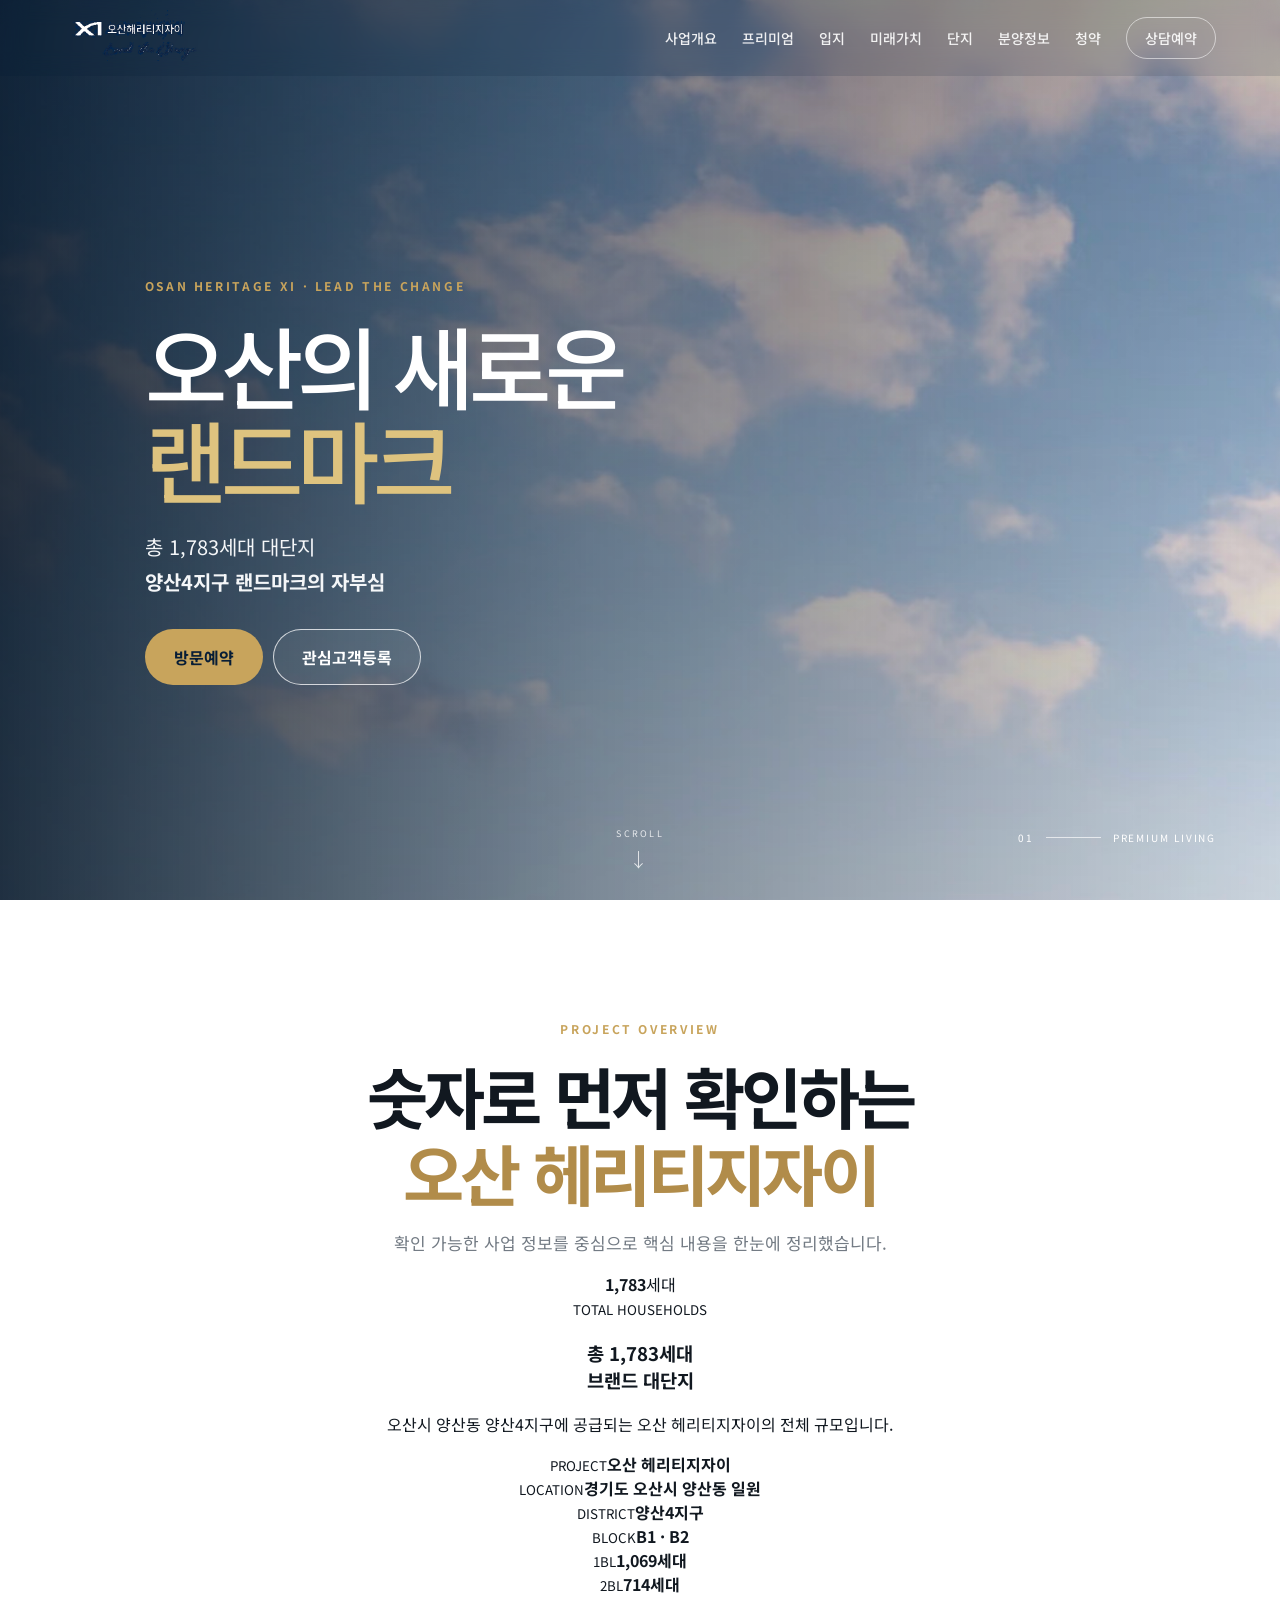
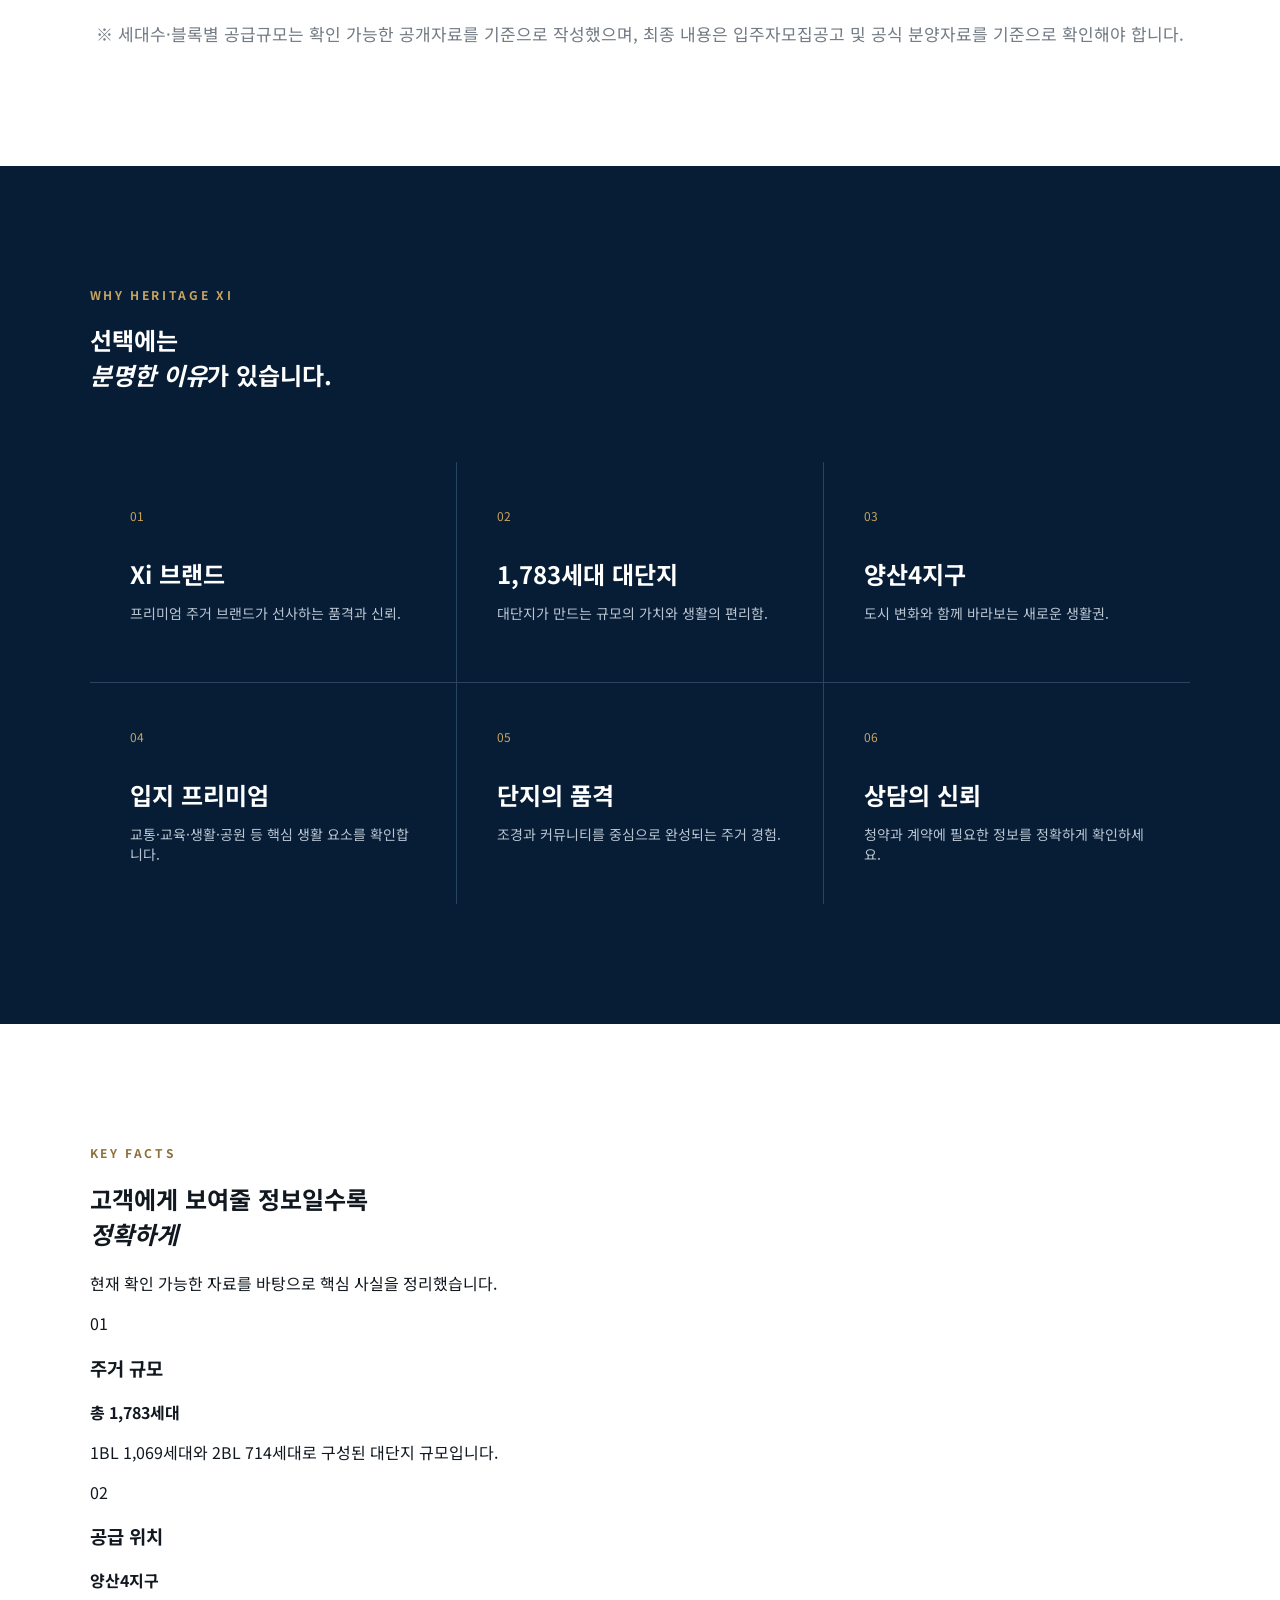
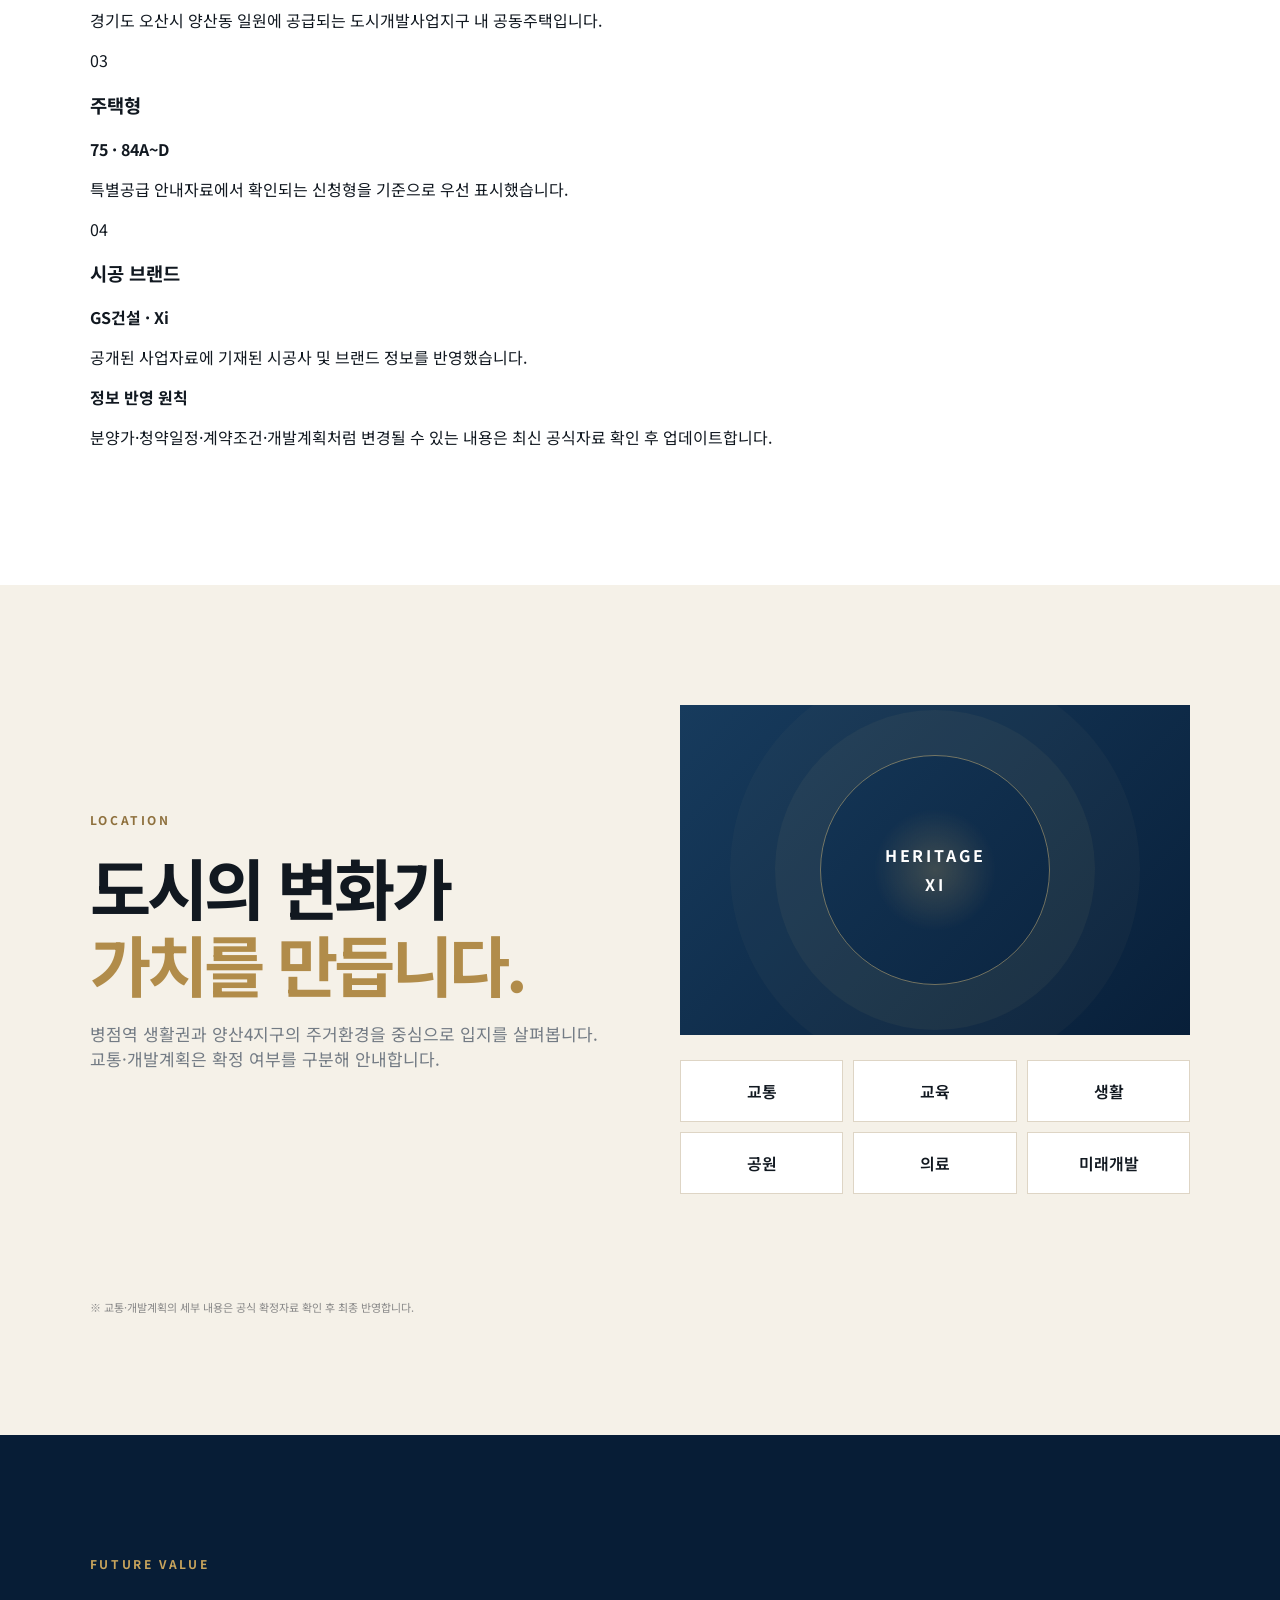
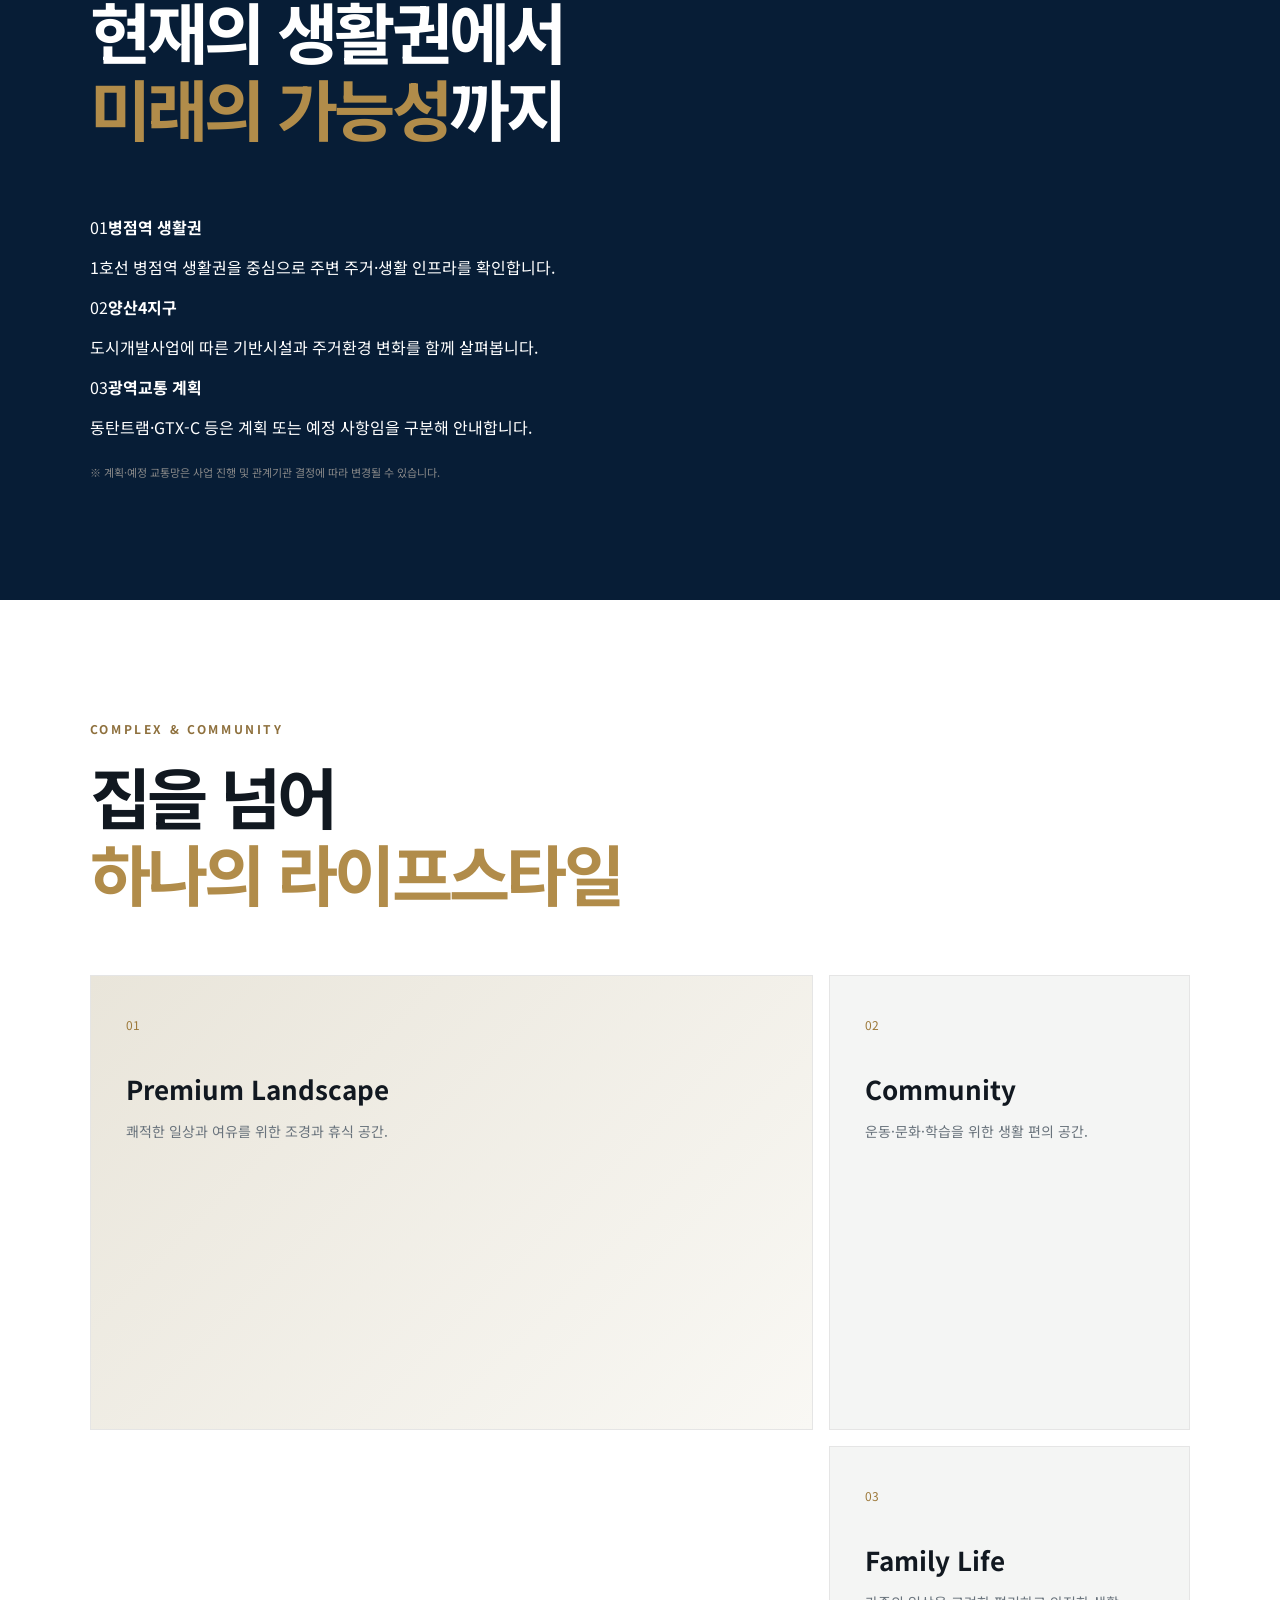
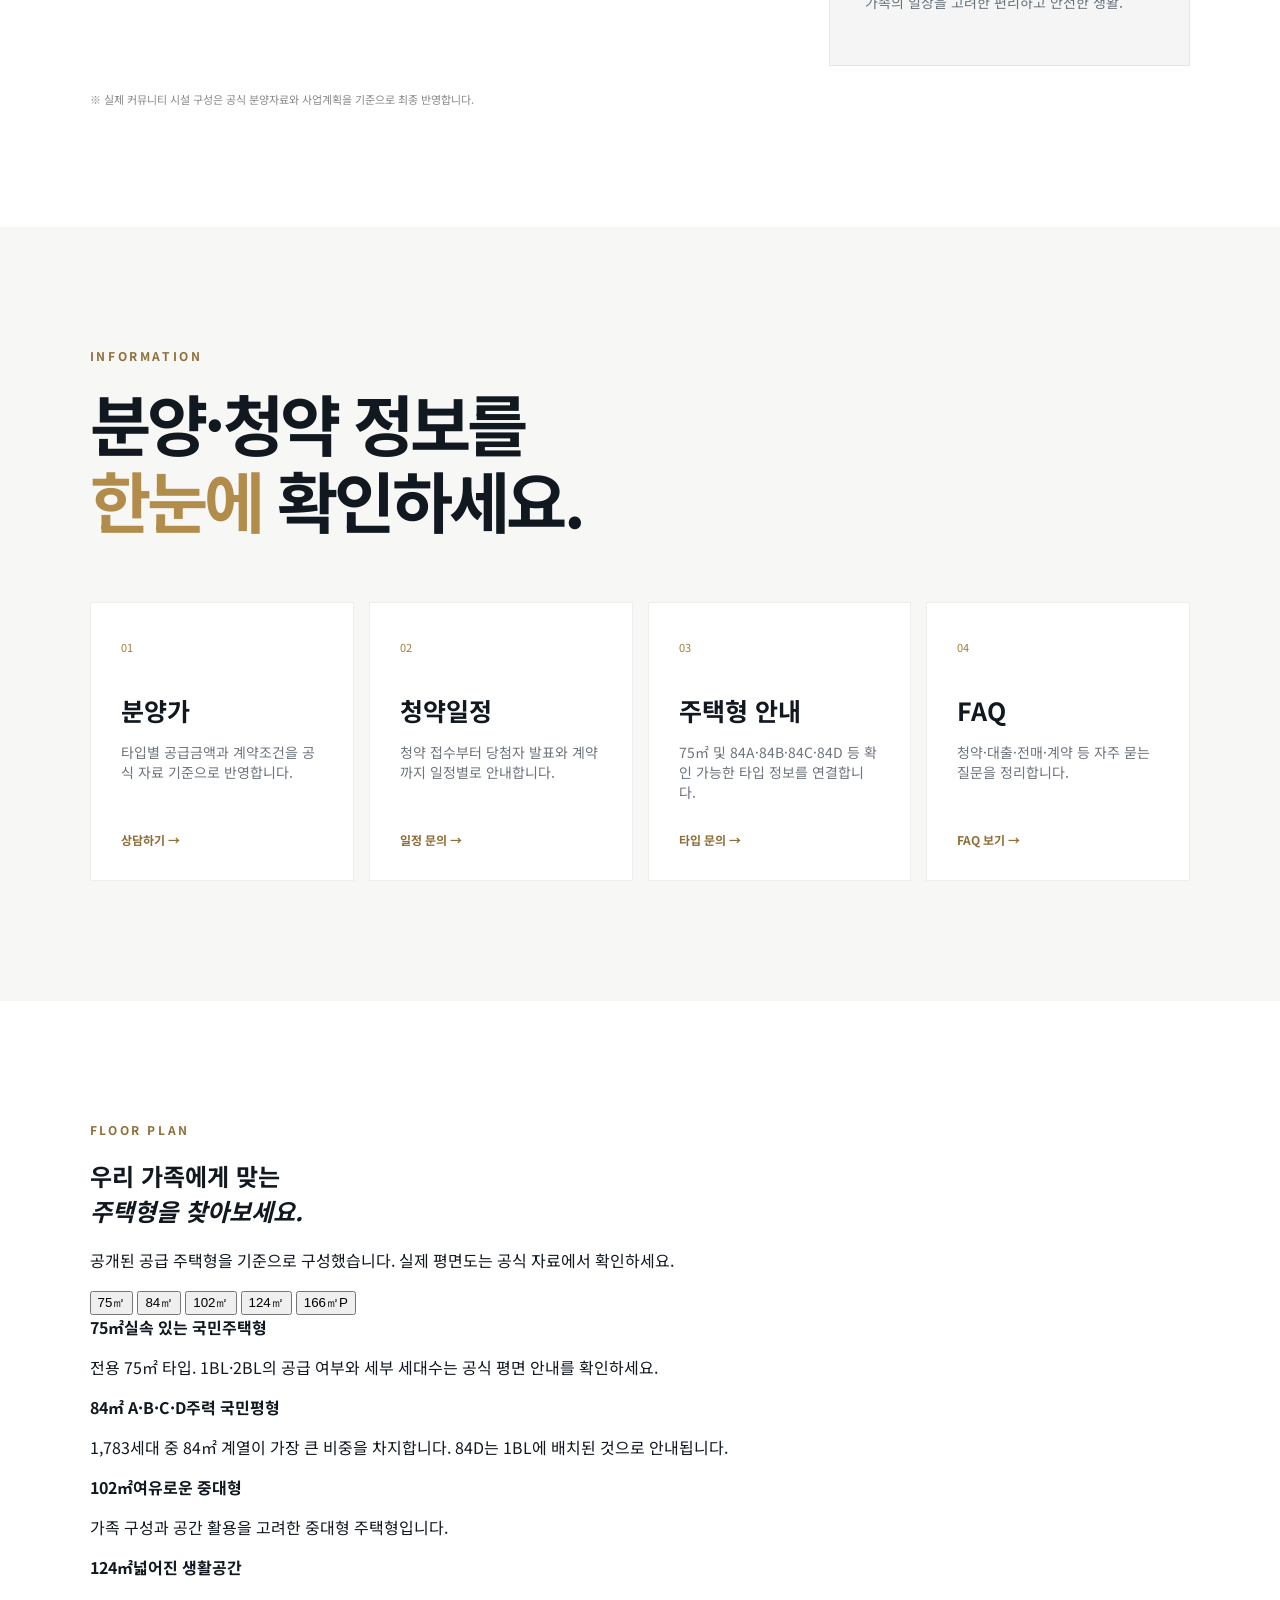
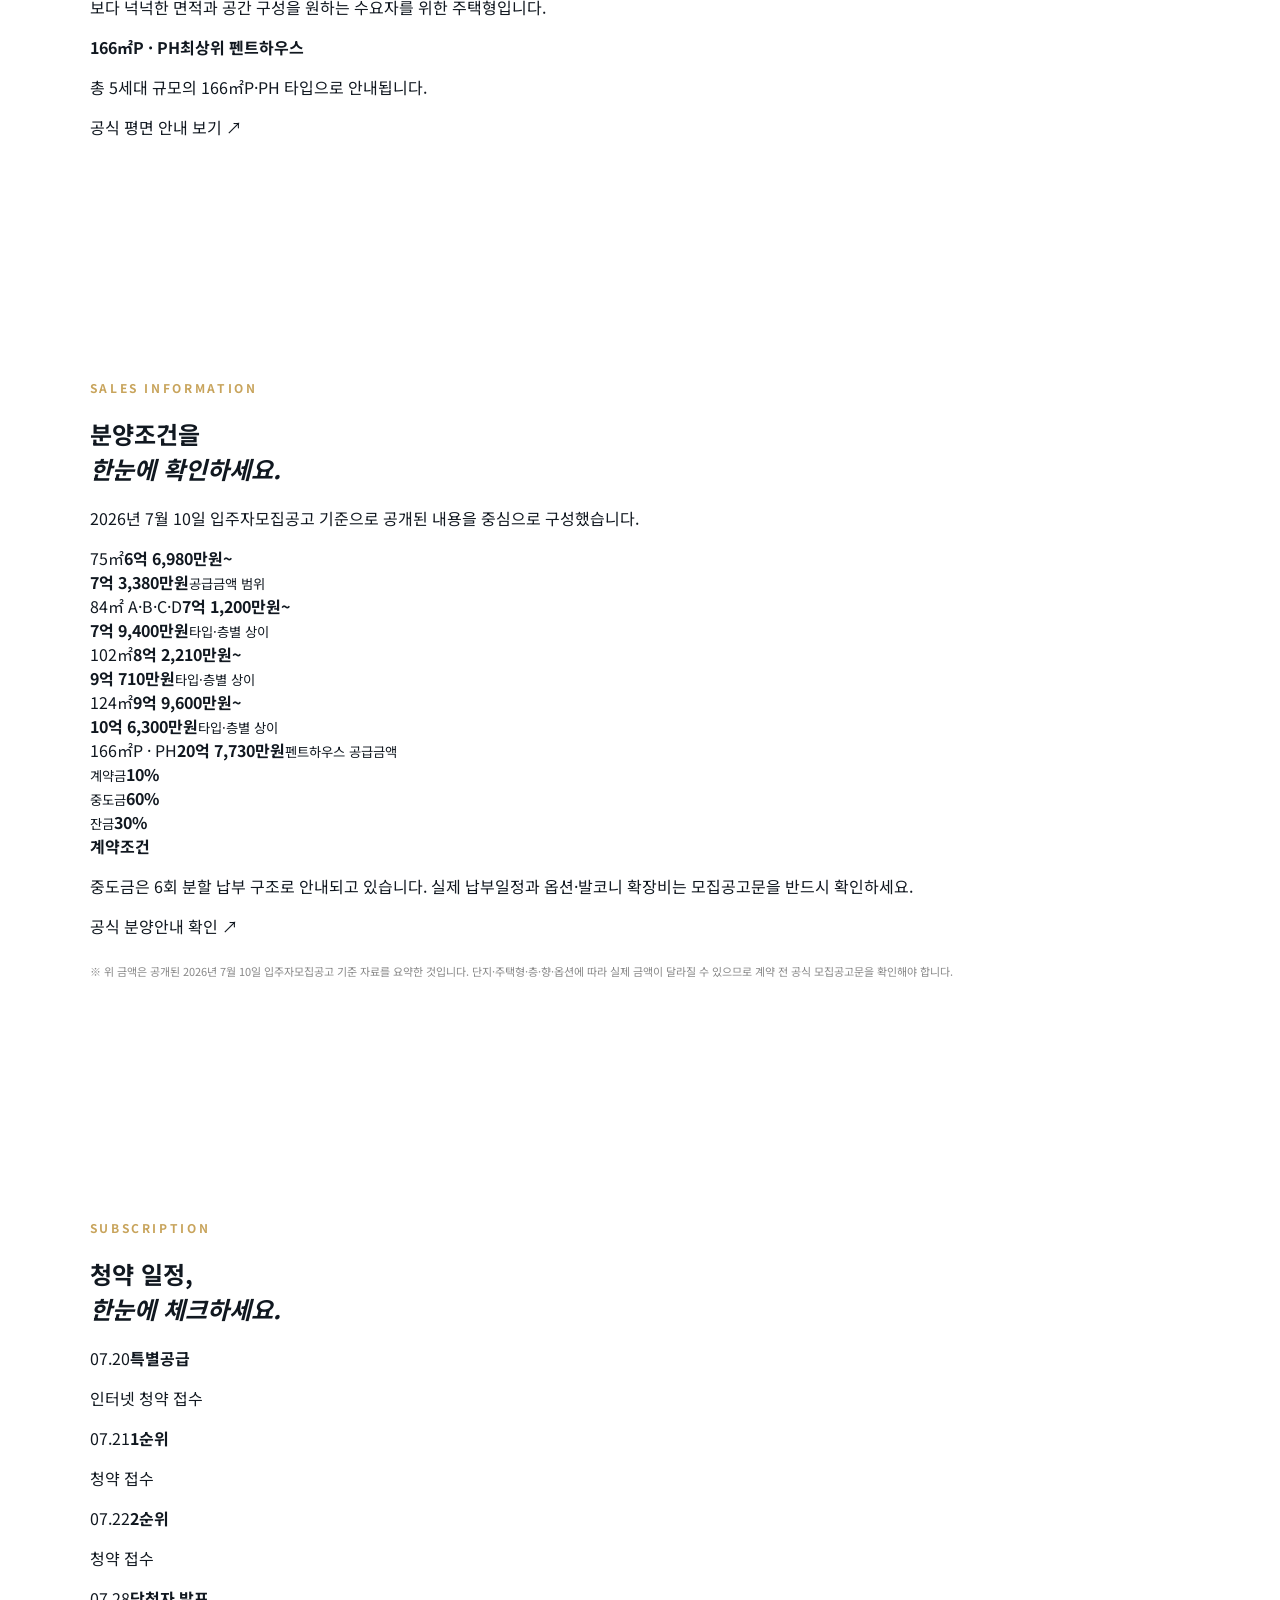
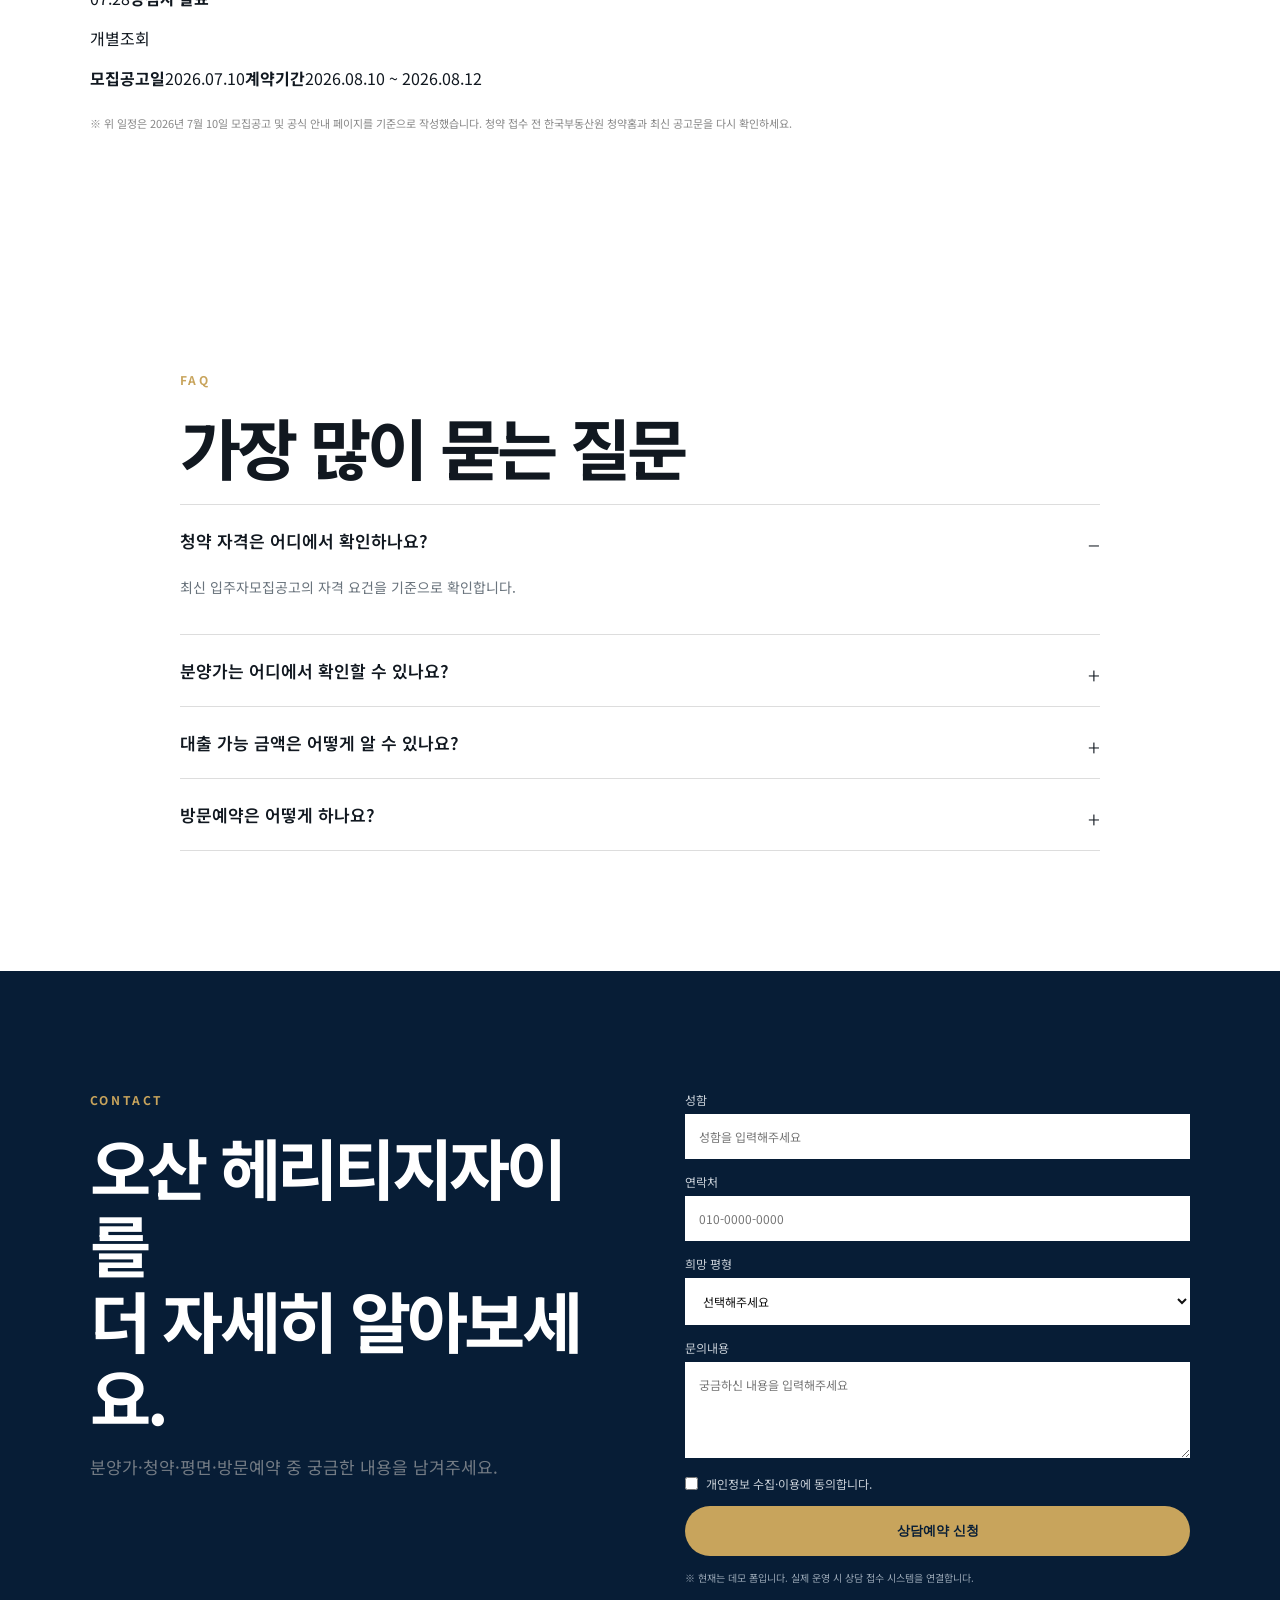
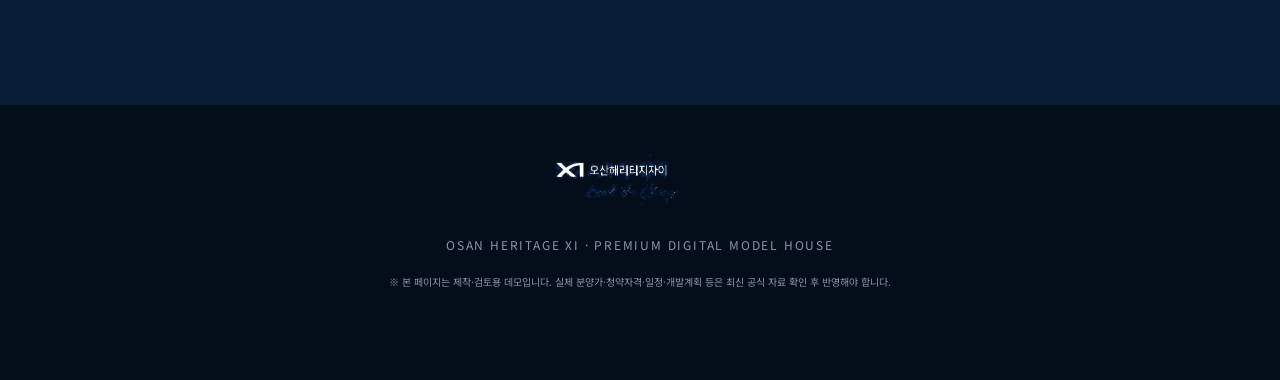
==== index.html @ a652e732 "Add files via upload" ====
<!doctype html>
<html lang="ko">
<head>
<meta charset="utf-8">
<meta name="viewport" content="width=device-width, initial-scale=1">
<title>오산 헤리티지자이 | Premium Digital Model House</title>
<meta name="description" content="오산 헤리티지자이 프리미엄 디지털 모델하우스">
<meta name="theme-color" content="#081f3a">
<link rel="stylesheet" href="css/style.css">
</head>
<body>
<header id="header">
  <a class="brand" href="#home"><img src="images/logo-transparent.png" alt="오산 헤리티지자이"></a>
  <button class="menu" id="menu" aria-label="메뉴">☰</button>
  <nav id="nav">
    <a href="#overview">사업개요</a>
    <a href="#premium">프리미엄</a>
    <a href="#location">입지</a>
    <a href="#future">미래가치</a>
    <a href="#complex">단지</a>
    <a href="#info">분양정보</a><a href="#schedule">청약</a>
    <a href="#contact" class="navCta">상담예약</a>
  </nav>
</header>

<main>
<section class="hero" id="home">
  <div class="heroImage"></div><div class="heroShade"></div>
  <div class="heroContent">
    <p class="eyebrow">OSAN HERITAGE XI · LEAD THE CHANGE</p>
    <h1>오산의 새로운<br><span>랜드마크</span></h1>
    <p class="heroSub">총 1,783세대 대단지<br><b>양산4지구 랜드마크의 자부심</b></p>
    <div class="heroButtons">
      <a class="btn gold" href="#contact">방문예약</a>
      <a class="btn glass" href="#contact">관심고객등록</a>
    </div>
  </div>
  <div class="heroMeta"><span>01</span><i></i><span>PREMIUM LIVING</span></div>
  <a class="scrollDown" href="#overview"><span>SCROLL</span><b>↓</b></a>
</section>

<section class="statement" id="overview">
  <div class="sectionKicker">PROJECT OVERVIEW</div>
  <h2>숫자로 먼저 확인하는<br><em>오산 헤리티지자이</em></h2>
  <p>확인 가능한 사업 정보를 중심으로 핵심 내용을 한눈에 정리했습니다.</p>
  <div class="factHero">
    <div class="factNumber"><strong data-count="1783">0</strong><span>세대</span></div>
    <div class="factCopy"><small>TOTAL HOUSEHOLDS</small><h3>총 1,783세대<br>브랜드 대단지</h3><p>오산시 양산동 양산4지구에 공급되는 오산 헤리티지자이의 전체 규모입니다.</p></div>
  </div>
  <div class="projectFacts">
    <div><small>PROJECT</small><b>오산 헤리티지자이</b></div>
    <div><small>LOCATION</small><b>경기도 오산시 양산동 일원</b></div>
    <div><small>DISTRICT</small><b>양산4지구</b></div>
    <div><small>BLOCK</small><b>B1 · B2</b></div>
    <div><small>1BL</small><b>1,069세대</b></div>
    <div><small>2BL</small><b>714세대</b></div>
  </div>
  <p class="legalNote">※ 세대수·블록별 공급규모는 확인 가능한 공개자료를 기준으로 작성했으며, 최종 내용은 입주자모집공고 및 공식 분양자료를 기준으로 확인해야 합니다.</p>
</section>
<section class="dark" id="premium">
  <div class="wideHead"><div class="sectionKicker">WHY HERITAGE XI</div><h2>선택에는<br><em>분명한 이유</em>가 있습니다.</h2></div>
  <div class="featureGrid">
    <article><span>01</span><h3>Xi 브랜드</h3><p>프리미엄 주거 브랜드가 선사하는 품격과 신뢰.</p></article>
    <article><span>02</span><h3>1,783세대 대단지</h3><p>대단지가 만드는 규모의 가치와 생활의 편리함.</p></article>
    <article><span>03</span><h3>양산4지구</h3><p>도시 변화와 함께 바라보는 새로운 생활권.</p></article>
    <article><span>04</span><h3>입지 프리미엄</h3><p>교통·교육·생활·공원 등 핵심 생활 요소를 확인합니다.</p></article>
    <article><span>05</span><h3>단지의 품격</h3><p>조경과 커뮤니티를 중심으로 완성되는 주거 경험.</p></article>
    <article><span>06</span><h3>상담의 신뢰</h3><p>청약과 계약에 필요한 정보를 정확하게 확인하세요.</p></article>
  </div>
</section>

<section class="verified" id="verified">
  <div class="verifiedHead">
    <div class="sectionKicker darkKicker">KEY FACTS</div>
    <h2>고객에게 보여줄 정보일수록<br><em>정확하게</em></h2>
    <p>현재 확인 가능한 자료를 바탕으로 핵심 사실을 정리했습니다.</p>
  </div>
  <div class="verifiedGrid">
    <article><span>01</span><h3>주거 규모</h3><strong>총 1,783세대</strong><p>1BL 1,069세대와 2BL 714세대로 구성된 대단지 규모입니다.</p></article>
    <article><span>02</span><h3>공급 위치</h3><strong>양산4지구</strong><p>경기도 오산시 양산동 일원에 공급되는 도시개발사업지구 내 공동주택입니다.</p></article>
    <article><span>03</span><h3>주택형</h3><strong>75 · 84A~D</strong><p>특별공급 안내자료에서 확인되는 신청형을 기준으로 우선 표시했습니다.</p></article>
    <article><span>04</span><h3>시공 브랜드</h3><strong>GS건설 · Xi</strong><p>공개된 사업자료에 기재된 시공사 및 브랜드 정보를 반영했습니다.</p></article>
  </div>
  <div class="sourceBox">
    <b>정보 반영 원칙</b>
    <p>분양가·청약일정·계약조건·개발계획처럼 변경될 수 있는 내용은 최신 공식자료 확인 후 업데이트합니다.</p>
  </div>
</section>

<section class="location" id="location">
  <div class="locationCopy">
    <div class="sectionKicker darkKicker">LOCATION</div>
    <h2>도시의 변화가<br><em>가치를 만듭니다.</em></h2>
    <p>병점역 생활권과 양산4지구의 주거환경을 중심으로 입지를 살펴봅니다. 교통·개발계획은 확정 여부를 구분해 안내합니다.</p>
  </div>
  <div class="locationVisual">
    <div class="mapCard"><div class="mapRing"></div><div class="mapCore">HERITAGE<br>XI</div></div>
    <div class="locationTags"><span>교통</span><span>교육</span><span>생활</span><span>공원</span><span>의료</span><span>미래개발</span></div>
  </div>
  <p class="legalNote">※ 교통·개발계획의 세부 내용은 공식 확정자료 확인 후 최종 반영합니다.</p>
</section>

<section class="future" id="future">
  <div class="sectionKicker">FUTURE VALUE</div>
  <h2>현재의 생활권에서<br><em>미래의 가능성</em>까지</h2>
  <div class="futureCards">
    <div><span>01</span><strong>병점역 생활권</strong><p>1호선 병점역 생활권을 중심으로 주변 주거·생활 인프라를 확인합니다.</p></div>
    <div><span>02</span><strong>양산4지구</strong><p>도시개발사업에 따른 기반시설과 주거환경 변화를 함께 살펴봅니다.</p></div>
    <div><span>03</span><strong>광역교통 계획</strong><p>동탄트램·GTX-C 등은 계획 또는 예정 사항임을 구분해 안내합니다.</p></div>
  </div>
  <p class="legalNote">※ 계획·예정 교통망은 사업 진행 및 관계기관 결정에 따라 변경될 수 있습니다.</p>
</section>

<section class="complex" id="complex">
  <div class="sectionKicker darkKicker">COMPLEX & COMMUNITY</div>
  <h2>집을 넘어<br><em>하나의 라이프스타일</em></h2>
  <div class="complexGrid">
    <div class="complexCard big"><span>01</span><h3>Premium Landscape</h3><p>쾌적한 일상과 여유를 위한 조경과 휴식 공간.</p></div>
    <div class="complexCard"><span>02</span><h3>Community</h3><p>운동·문화·학습을 위한 생활 편의 공간.</p></div>
    <div class="complexCard"><span>03</span><h3>Family Life</h3><p>가족의 일상을 고려한 편리하고 안전한 생활.</p></div>
  </div>
  <p class="legalNote">※ 실제 커뮤니티 시설 구성은 공식 분양자료와 사업계획을 기준으로 최종 반영합니다.</p>
</section>

<section class="info" id="info">
  <div class="sectionKicker darkKicker">INFORMATION</div>
  <h2>분양·청약 정보를<br><em>한눈에</em> 확인하세요.</h2>
  <div class="infoGrid">
    <article><span>01</span><h3>분양가</h3><p>타입별 공급금액과 계약조건을 공식 자료 기준으로 반영합니다.</p><a href="#contact">상담하기 →</a></article>
    <article><span>02</span><h3>청약일정</h3><p>청약 접수부터 당첨자 발표와 계약까지 일정별로 안내합니다.</p><a href="#contact">일정 문의 →</a></article>
    <article><span>03</span><h3>주택형 안내</h3><p>75㎡ 및 84A·84B·84C·84D 등 확인 가능한 타입 정보를 연결합니다.</p><a href="#contact">타입 문의 →</a></article>
    <article><span>04</span><h3>FAQ</h3><p>청약·대출·전매·계약 등 자주 묻는 질문을 정리합니다.</p><a href="#faq">FAQ 보기 →</a></article>
  </div>
</section>



<section class="floor" id="floor">
  <div class="sectionKicker darkKicker">FLOOR PLAN</div>
  <h2>우리 가족에게 맞는<br><em>주택형을 찾아보세요.</em></h2>
  <p class="floorIntro">공개된 공급 주택형을 기준으로 구성했습니다. 실제 평면도는 공식 자료에서 확인하세요.</p>
  <div class="typeTabs">
    <button class="typeTab active" data-type="75">75㎡</button>
    <button class="typeTab" data-type="84">84㎡</button>
    <button class="typeTab" data-type="102">102㎡</button>
    <button class="typeTab" data-type="124">124㎡</button>
    <button class="typeTab" data-type="166">166㎡P</button>
  </div>
  <div class="typePanel active" id="type-75"><b>75㎡</b><strong>실속 있는 국민주택형</strong><p>전용 75㎡ 타입. 1BL·2BL의 공급 여부와 세부 세대수는 공식 평면 안내를 확인하세요.</p></div>
  <div class="typePanel" id="type-84"><b>84㎡ A·B·C·D</b><strong>주력 국민평형</strong><p>1,783세대 중 84㎡ 계열이 가장 큰 비중을 차지합니다. 84D는 1BL에 배치된 것으로 안내됩니다.</p></div>
  <div class="typePanel" id="type-102"><b>102㎡</b><strong>여유로운 중대형</strong><p>가족 구성과 공간 활용을 고려한 중대형 주택형입니다.</p></div>
  <div class="typePanel" id="type-124"><b>124㎡</b><strong>넓어진 생활공간</strong><p>보다 넉넉한 면적과 공간 구성을 원하는 수요자를 위한 주택형입니다.</p></div>
  <div class="typePanel" id="type-166"><b>166㎡P · PH</b><strong>최상위 펜트하우스</strong><p>총 5세대 규모의 166㎡P·PH 타입으로 안내됩니다.</p></div>
  <a class="floorLink" href="https://xi-heritage.co.kr/세대안내/" target="_blank" rel="noopener">공식 평면 안내 보기 ↗</a>
</section>
<section class="sales" id="sales">
  <div class="sectionKicker">SALES INFORMATION</div>
  <h2>분양조건을<br><em>한눈에 확인하세요.</em></h2>
  <p class="salesIntro">2026년 7월 10일 입주자모집공고 기준으로 공개된 내용을 중심으로 구성했습니다.</p>
  <div class="priceGrid">
    <article><span>75㎡</span><strong>6억 6,980만원~<br>7억 3,380만원</strong><small>공급금액 범위</small></article>
    <article><span>84㎡ A·B·C·D</span><strong>7억 1,200만원~<br>7억 9,400만원</strong><small>타입·층별 상이</small></article>
    <article><span>102㎡</span><strong>8억 2,210만원~<br>9억 710만원</strong><small>타입·층별 상이</small></article>
    <article><span>124㎡</span><strong>9억 9,600만원~<br>10억 6,300만원</strong><small>타입·층별 상이</small></article>
    <article class="widePrice"><span>166㎡P · PH</span><strong>20억 7,730만원</strong><small>펜트하우스 공급금액</small></article>
  </div>
  <div class="contractBox">
    <div><small>계약금</small><b>10%</b></div>
    <div><small>중도금</small><b>60%</b></div>
    <div><small>잔금</small><b>30%</b></div>
    <div class="contractText"><strong>계약조건</strong><p>중도금은 6회 분할 납부 구조로 안내되고 있습니다. 실제 납부일정과 옵션·발코니 확장비는 모집공고문을 반드시 확인하세요.</p></div>
  </div>
  <div class="sourceLinks">
    <a href="https://xi-heritage.co.kr/분양안내/" target="_blank" rel="noopener">공식 분양안내 확인 ↗</a>
  </div>
  <p class="legalNote">※ 위 금액은 공개된 2026년 7월 10일 입주자모집공고 기준 자료를 요약한 것입니다. 단지·주택형·층·향·옵션에 따라 실제 금액이 달라질 수 있으므로 계약 전 공식 모집공고문을 확인해야 합니다.</p>
</section>

<section class="schedule" id="schedule">
  <div class="sectionKicker">SUBSCRIPTION</div>
  <h2>청약 일정,<br><em>한눈에 체크하세요.</em></h2>
  <div class="scheduleGrid">
    <div><span>07.20</span><strong>특별공급</strong><p>인터넷 청약 접수</p></div>
    <div><span>07.21</span><strong>1순위</strong><p>청약 접수</p></div>
    <div><span>07.22</span><strong>2순위</strong><p>청약 접수</p></div>
    <div><span>07.28</span><strong>당첨자 발표</strong><p>개별조회</p></div>
  </div>
  <div class="scheduleNote"><b>모집공고일</b><span>2026.07.10</span><b>계약기간</b><span>2026.08.10 ~ 2026.08.12</span></div>
  <p class="legalNote">※ 위 일정은 2026년 7월 10일 모집공고 및 공식 안내 페이지를 기준으로 작성했습니다. 청약 접수 전 한국부동산원 청약홈과 최신 공고문을 다시 확인하세요.</p>
</section>
<section class="faq" id="faq">
  <div class="sectionKicker">FAQ</div><h2>가장 많이 묻는 질문</h2>
  <details open><summary>청약 자격은 어디에서 확인하나요?</summary><p>최신 입주자모집공고의 자격 요건을 기준으로 확인합니다.</p></details>
  <details><summary>분양가는 어디에서 확인할 수 있나요?</summary><p>공식 분양자료를 기준으로 타입별 공급금액과 계약조건을 안내합니다.</p></details>
  <details><summary>대출 가능 금액은 어떻게 알 수 있나요?</summary><p>개인의 소득·신용·보유주택 및 금융기관 심사에 따라 달라지므로 상담을 통해 확인하세요.</p></details>
  <details><summary>방문예약은 어떻게 하나요?</summary><p>아래 상담예약 폼을 이용해 희망 일정을 남겨주세요. 현재 폼은 데모이며 실제 운영 시 접수 시스템을 연결합니다.</p></details>
</section>

<section class="contact" id="contact">
  <div><div class="sectionKicker">CONTACT</div><h2>오산 헤리티지자이를<br>더 자세히 알아보세요.</h2><p>분양가·청약·평면·방문예약 중 궁금한 내용을 남겨주세요.</p></div>
  <form onsubmit="return demoSubmit(event)">
    <label>성함<input required placeholder="성함을 입력해주세요"></label>
    <label>연락처<input required inputmode="tel" placeholder="010-0000-0000"></label>
    <label>희망 평형<select><option>선택해주세요</option><option>84A</option><option>84B</option><option>84C</option></select></label>
    <label>문의내용<textarea rows="4" placeholder="궁금하신 내용을 입력해주세요"></textarea></label>
    <label class="agree"><input type="checkbox" required> 개인정보 수집·이용에 동의합니다.</label>
    <button class="btn gold wide">상담예약 신청</button>
    <small>※ 현재는 데모 폼입니다. 실제 운영 시 상담 접수 시스템을 연결합니다.</small>
  </form>
</section>
</main>
<footer><img src="images/logo-transparent.png" alt="오산 헤리티지자이"><p>OSAN HERITAGE XI · PREMIUM DIGITAL MODEL HOUSE</p><small>※ 본 페이지는 제작·검토용 데모입니다. 실제 분양가·청약자격·일정·개발계획 등은 최신 공식 자료 확인 후 반영해야 합니다.</small></footer>
<div class="mobileBar"><a href="tel:01000000000">전화상담</a><a href="#contact">관심고객</a><a href="#contact">방문예약</a></div>
<script src="js/script.js"></script>
</body></html>
---- css/style.css ----
@import url('https://fonts.googleapis.com/css2?family=Noto+Sans+KR:wght@300;400;500;600;700;800&display=swap');
:root{--navy:#071d36;--navy2:#0d3154;--gold:#c8a45c;--cream:#f5f1e8;--ink:#111820;--muted:#737b84}*{box-sizing:border-box}html{scroll-behavior:smooth}body{margin:0;font-family:'Noto Sans KR',sans-serif;color:var(--ink);background:#fff}a{text-decoration:none;color:inherit}header{height:76px;position:fixed;inset:0 0 auto;z-index:50;display:flex;align-items:center;justify-content:space-between;padding:0 5vw;background:rgba(7,29,54,.12);backdrop-filter:blur(12px);transition:.35s}header.scrolled{background:rgba(7,29,54,.96);box-shadow:0 10px 35px rgba(0,0,0,.15)}.brand img{width:185px;height:auto;max-height:54px;object-fit:contain}.menu{display:none;border:0;background:transparent;color:#fff;font-size:27px}nav{display:flex;align-items:center;gap:25px;color:#fff;font-size:14px;font-weight:500}nav a{opacity:.9}nav a:hover{color:#e1c987}.navCta{border:1px solid rgba(255,255,255,.6);border-radius:999px;padding:10px 18px}
.hero{height:100vh;min-height:700px;position:relative;overflow:hidden;color:#fff;display:flex;align-items:center}.heroImage{position:absolute;inset:0;background:url('../images/hero.jpg') center/cover;transform:scale(1.04);animation:heroZoom 15s ease-out forwards}.heroShade{position:absolute;inset:0;background:linear-gradient(90deg,rgba(3,18,35,.86) 0%,rgba(3,18,35,.44) 46%,rgba(3,18,35,.08) 100%)}.heroContent{position:relative;z-index:2;width:min(1200px,90%);margin:auto;padding-top:50px}.eyebrow,.sectionKicker{font-size:12px;letter-spacing:.22em;font-weight:700;color:var(--gold)}.hero h1{font-size:clamp(54px,7vw,96px);line-height:1.04;letter-spacing:-.065em;font-weight:500;margin:24px 0}.hero h1 span{color:#dec37f}.heroSub{font-size:20px;line-height:1.75;color:#f4f6f8}.heroButtons{display:flex;gap:10px;margin-top:30px}.btn{display:inline-flex;justify-content:center;align-items:center;padding:15px 28px;border-radius:999px;border:1px solid transparent;font-weight:700;cursor:pointer}.gold{background:var(--gold);color:#071d36}.glass{color:#fff;background:rgba(255,255,255,.06);border-color:rgba(255,255,255,.75)}.heroMeta{position:absolute;z-index:2;right:5vw;bottom:55px;display:flex;align-items:center;gap:12px;font-size:10px;letter-spacing:.18em;color:#fff}.heroMeta i{display:block;width:55px;height:1px;background:rgba(255,255,255,.65)}.scrollDown{position:absolute;z-index:2;bottom:28px;left:50%;transform:translateX(-50%);display:flex;flex-direction:column;align-items:center;gap:5px;font-size:9px;letter-spacing:.25em;opacity:.8}.scrollDown b{font-size:19px;font-weight:300}
section{padding:120px 7vw}.statement{text-align:center}.statement h2,.location h2,.future h2,.complex h2,.info h2,.faq h2,.contact h2{font-size:clamp(40px,5.2vw,72px);line-height:1.15;letter-spacing:-.055em;margin:20px 0}.statement em,.location em,.future em,.complex em,.info em{font-style:normal;color:#b18c4a}.statement>p,.locationCopy>p,.contact>div>p{color:var(--muted);font-size:17px}.statGrid{max-width:900px;margin:70px auto 0;display:grid;grid-template-columns:repeat(3,1fr);border-top:1px solid #ddd}.statGrid div{padding:35px;border-right:1px solid #ddd}.statGrid div:last-child{border:0}.statGrid strong{display:block;font-size:50px;font-weight:500;color:var(--navy)}.statGrid small{font-size:11px;letter-spacing:.15em;color:#777}
.dark,.future{background:var(--navy);color:#fff}.wideHead{max-width:1200px;margin:auto}.dark h2,.future h2{margin-bottom:70px}.featureGrid{max-width:1200px;margin:auto;display:grid;grid-template-columns:repeat(3,1fr);gap:1px;background:#29445e}.featureGrid article{min-height:220px;padding:40px;background:var(--navy);transition:.35s}.featureGrid article:hover{background:#123b62;transform:translateY(-5px)}.featureGrid span{font-size:12px;color:var(--gold)}.featureGrid h3{font-size:24px;margin:30px 0 12px}.featureGrid p{font-size:14px;color:#b9c5d1;margin:0}
.location{background:var(--cream);display:grid;grid-template-columns:1fr 1fr;gap:80px;align-items:center}.darkKicker{color:#8e703d}.locationVisual{display:grid;gap:25px}.mapCard{height:330px;background:radial-gradient(circle at center,rgba(200,164,92,.25),transparent 20%),linear-gradient(135deg,#173b5d,#081f39);display:flex;align-items:center;justify-content:center;position:relative;overflow:hidden}.mapRing{position:absolute;width:230px;height:230px;border:1px solid rgba(216,188,123,.5);border-radius:50%;box-shadow:0 0 0 45px rgba(216,188,123,.05),0 0 0 90px rgba(216,188,123,.03)}.mapCore{position:relative;color:#fff;text-align:center;font-weight:700;letter-spacing:.18em;line-height:1.8}.locationTags{display:grid;grid-template-columns:repeat(3,1fr);gap:10px}.locationTags span{padding:18px;text-align:center;background:#fff;border:1px solid #ded5c5;font-weight:600}.legalNote{grid-column:1/-1;color:#888;font-size:11px;margin:25px 0 0}
.futureLine{max-width:1200px;margin:70px auto 0;display:grid;grid-template-columns:repeat(4,1fr)}.futureItem{padding:25px;border-top:1px solid rgba(255,255,255,.3);border-left:1px solid rgba(255,255,255,.12)}.futureItem:first-child{border-left:0}.futureItem span{color:var(--gold);font-size:11px}.futureItem strong{display:block;font-size:36px;margin:28px 0 8px}.futureItem p{color:#aebac6}.futureItem.active{background:linear-gradient(180deg,rgba(200,164,92,.10),transparent)}
.complex{background:#fff}.complexGrid{max-width:1200px;margin:65px auto 0;display:grid;grid-template-columns:2fr 1fr;gap:16px}.complexCard{min-height:220px;padding:35px;background:#f4f5f4;border:1px solid #e5e5e5}.complexCard.big{min-height:455px;background:linear-gradient(135deg,#e9e5da,#f9f8f4)}.complexCard span{color:#9d793a;font-size:12px}.complexCard h3{font-size:26px;margin:35px 0 10px}.complexCard p{color:#69737c;font-size:14px}.complexCard:nth-child(3){grid-column:2}
.info{background:#f7f7f5}.infoGrid{max-width:1200px;margin:65px auto 0;display:grid;grid-template-columns:repeat(4,1fr);gap:15px}.infoGrid article{background:#fff;padding:30px;min-height:250px;border:1px solid #eee}.infoGrid span{color:#a27d38;font-size:11px}.infoGrid h3{font-size:25px;margin:35px 0 12px}.infoGrid p{color:#6d747c;font-size:14px;min-height:70px}.infoGrid a{font-size:12px;font-weight:700;color:#8f6e39}
.faq{max-width:1100px;margin:auto}.faq details{border-top:1px solid #ddd;padding:23px 0}.faq details:last-child{border-bottom:1px solid #ddd}.faq summary{cursor:pointer;font-weight:600;font-size:17px;list-style:none}.faq summary::-webkit-details-marker{display:none}.faq summary:after{content:'+';float:right;font-size:22px;font-weight:300}.faq details[open] summary:after{content:'−'}.faq details p{color:#69737c;font-size:14px;padding-top:10px}
.contact{background:var(--navy);color:#fff;display:grid;grid-template-columns:1fr 1fr;gap:90px}.contact form{display:grid;gap:14px}.contact label{font-size:12px;color:#c9d0d8}.contact input,.contact select,.contact textarea{width:100%;margin-top:6px;border:0;padding:14px;font:inherit;background:#fff;color:#111}.contact .agree{display:flex;gap:8px;align-items:center}.contact .agree input{width:auto;margin:0}.wide{width:100%}.contact form>small{font-size:10px;color:#99a7b5}
footer{background:#040e1a;color:#8997a5;text-align:center;padding:45px 20px 90px}footer img{width:190px;max-height:55px;object-fit:contain;margin-bottom:15px}footer p{font-size:12px;letter-spacing:.15em}footer small{display:block;max-width:900px;margin:20px auto 0;font-size:10px;line-height:1.7}.mobileBar{display:none}
@keyframes heroZoom{from{transform:scale(1.04)}to{transform:scale(1.12)}}
@media(max-width:900px){header{height:66px;padding:0 18px}.brand img{width:150px}.menu{display:block}nav{display:none;position:absolute;top:66px;left:0;right:0;background:rgba(7,29,54,.98);padding:25px;flex-direction:column;gap:18px}nav.open{display:flex}.hero h1{font-size:54px}.heroMeta{display:none}.featureGrid,.infoGrid{grid-template-columns:1fr 1fr}.location,.contact{grid-template-columns:1fr}.futureLine{grid-template-columns:1fr 1fr}.complexGrid{grid-template-columns:1fr}.complexCard.big{min-height:300px}.complexCard:nth-child(3){grid-column:auto}.mobileBar{position:fixed;display:grid;grid-template-columns:repeat(3,1fr);left:0;right:0;bottom:0;z-index:60;background:#061a31;color:#fff}.mobileBar a{text-align:center;padding:14px 5px;font-size:12px;border-right:1px solid #29425d}}
@media(max-width:540px){section{padding:85px 6vw}.hero h1{font-size:45px}.heroSub{font-size:16px}.heroButtons{flex-direction:column;width:210px}.featureGrid,.infoGrid,.statGrid,.futureLine{grid-template-columns:1fr}.locationTags{grid-template-columns:1fr 1fr}.statGrid div{border-right:0;border-bottom:1px solid #ddd}.statGrid div:last-child{border-bottom:0}}
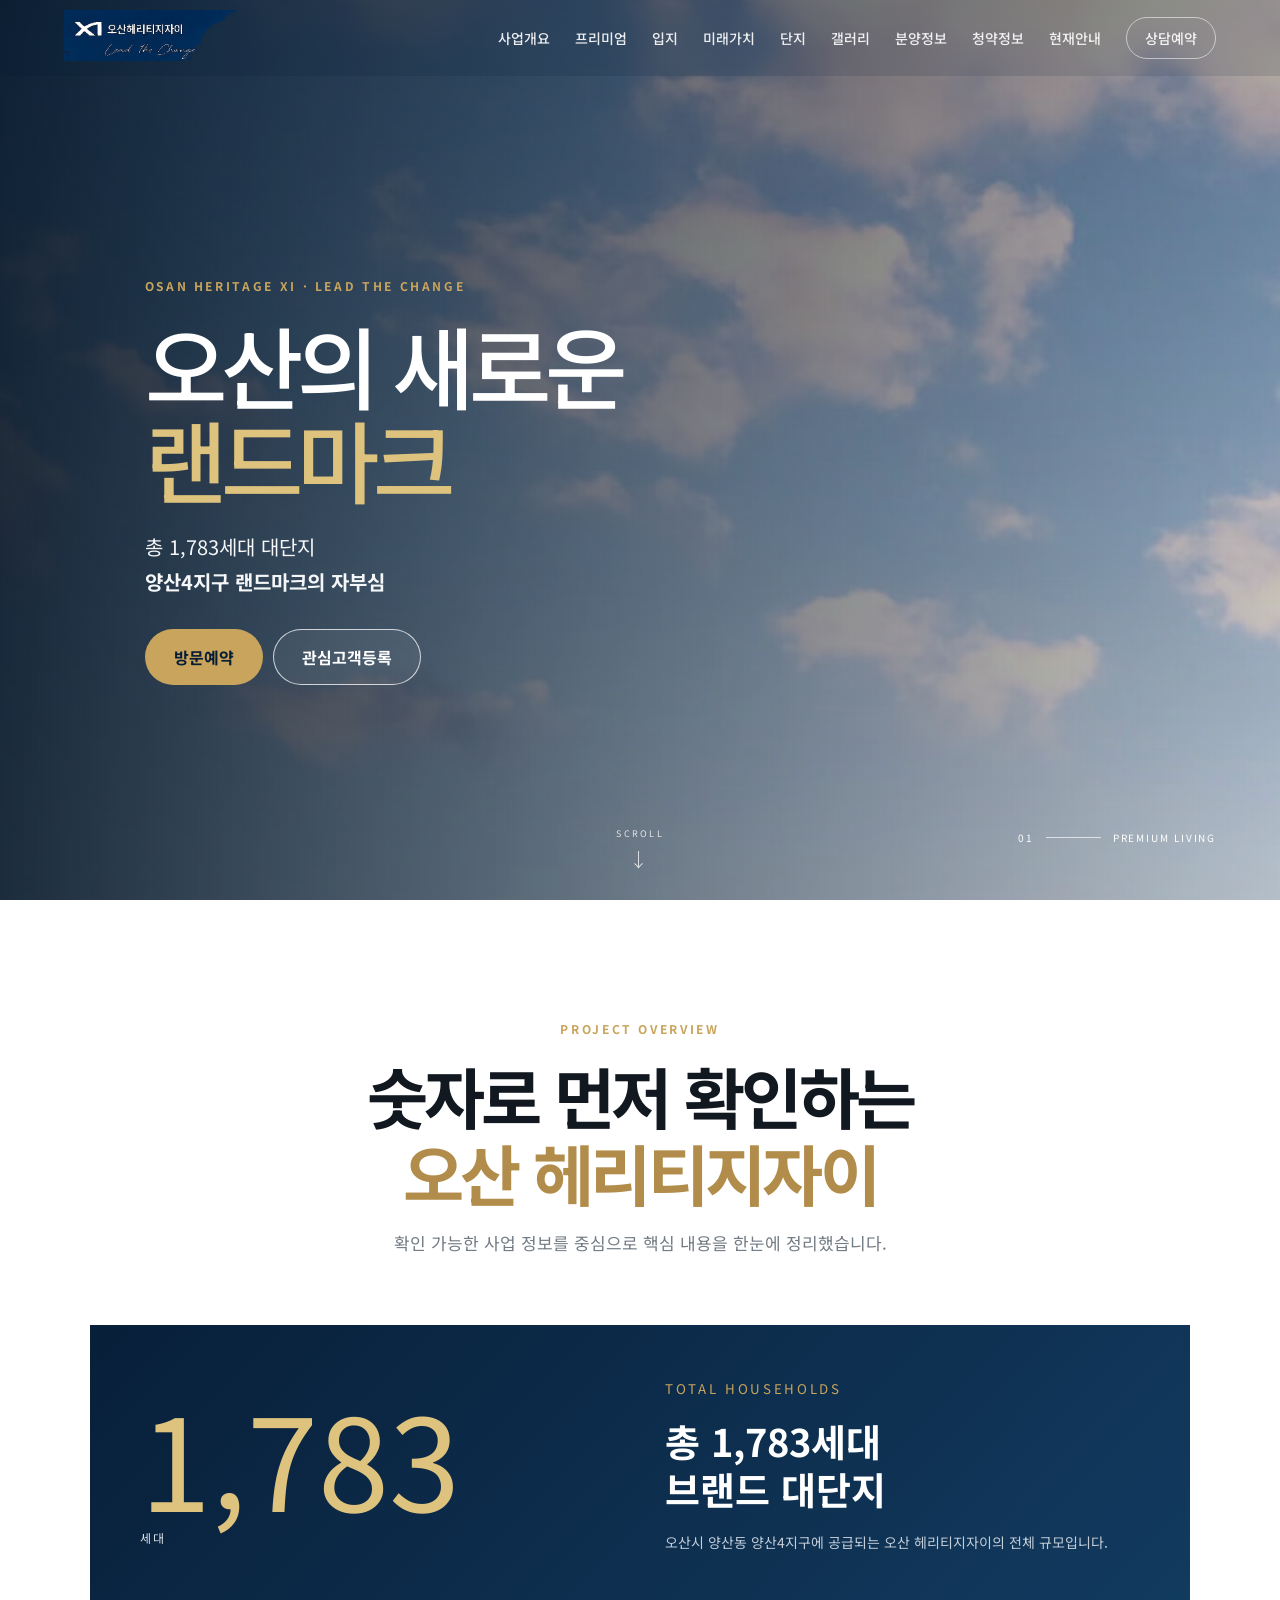
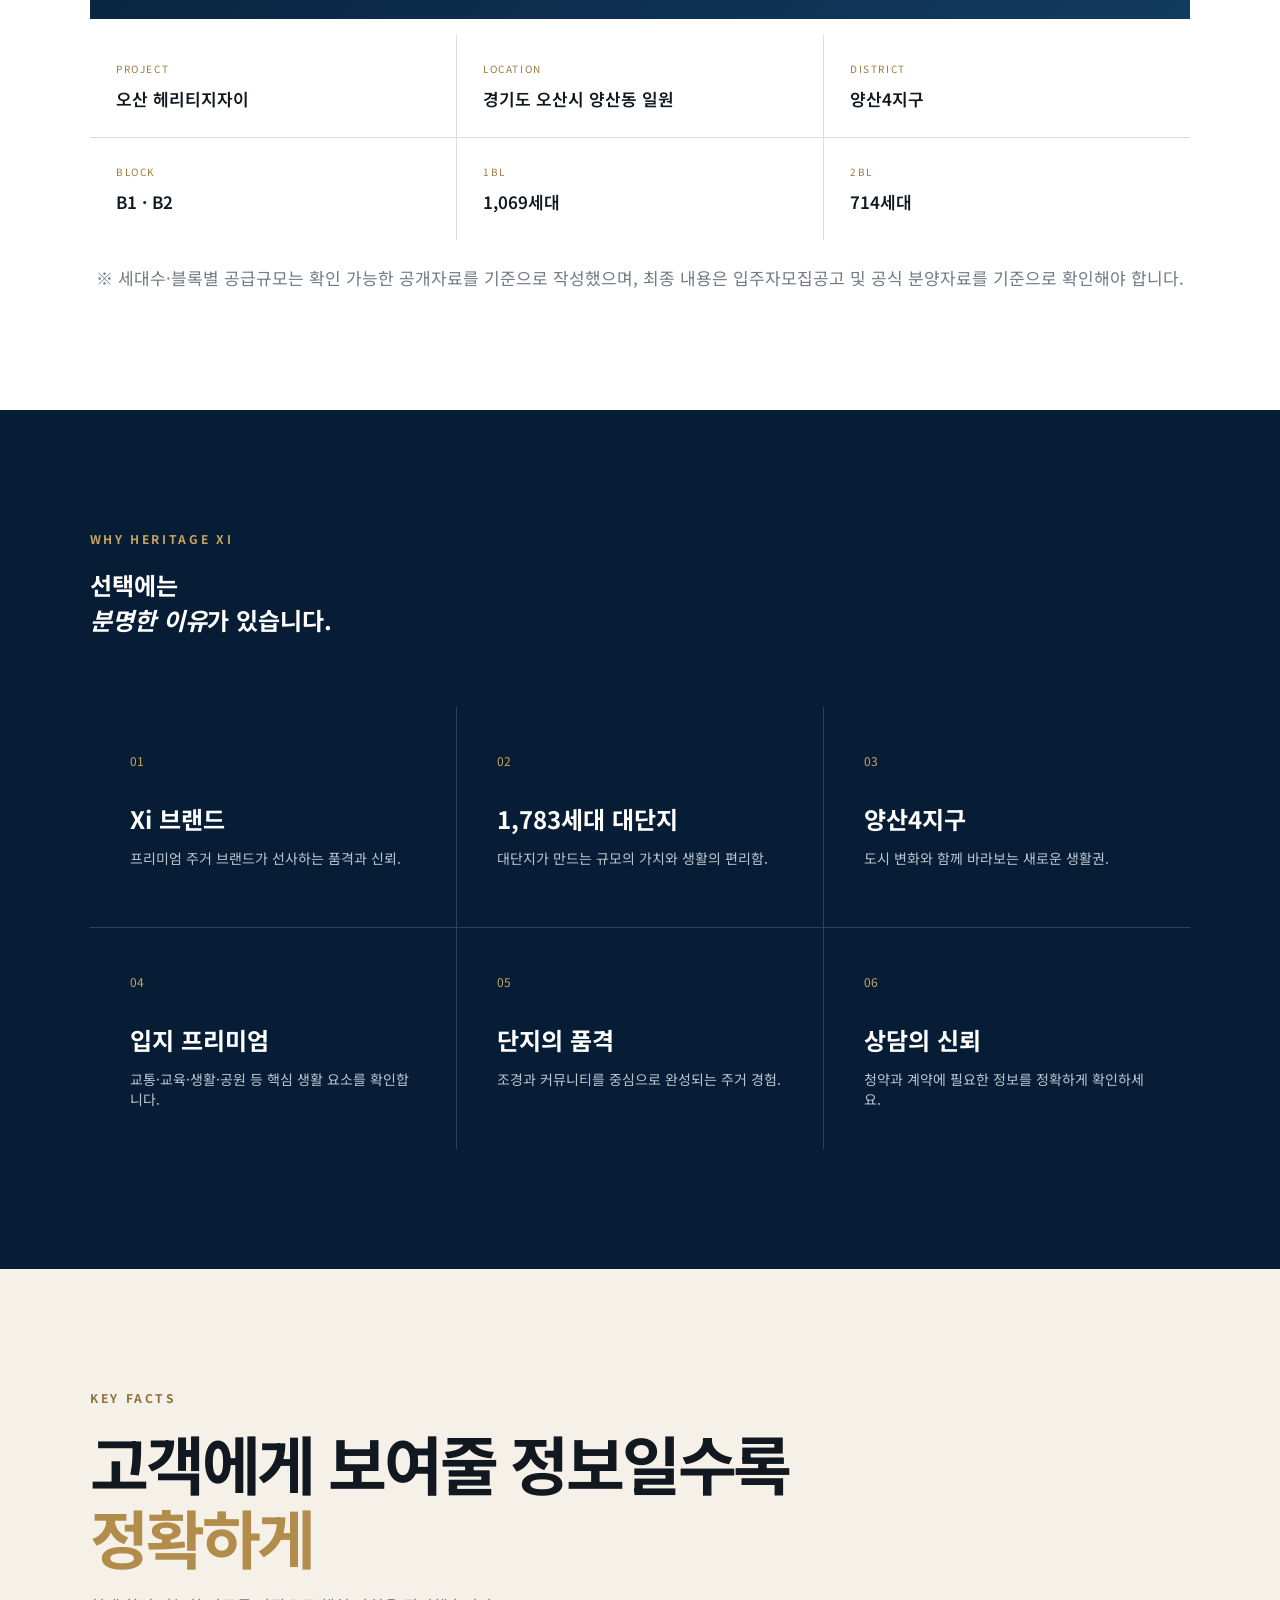
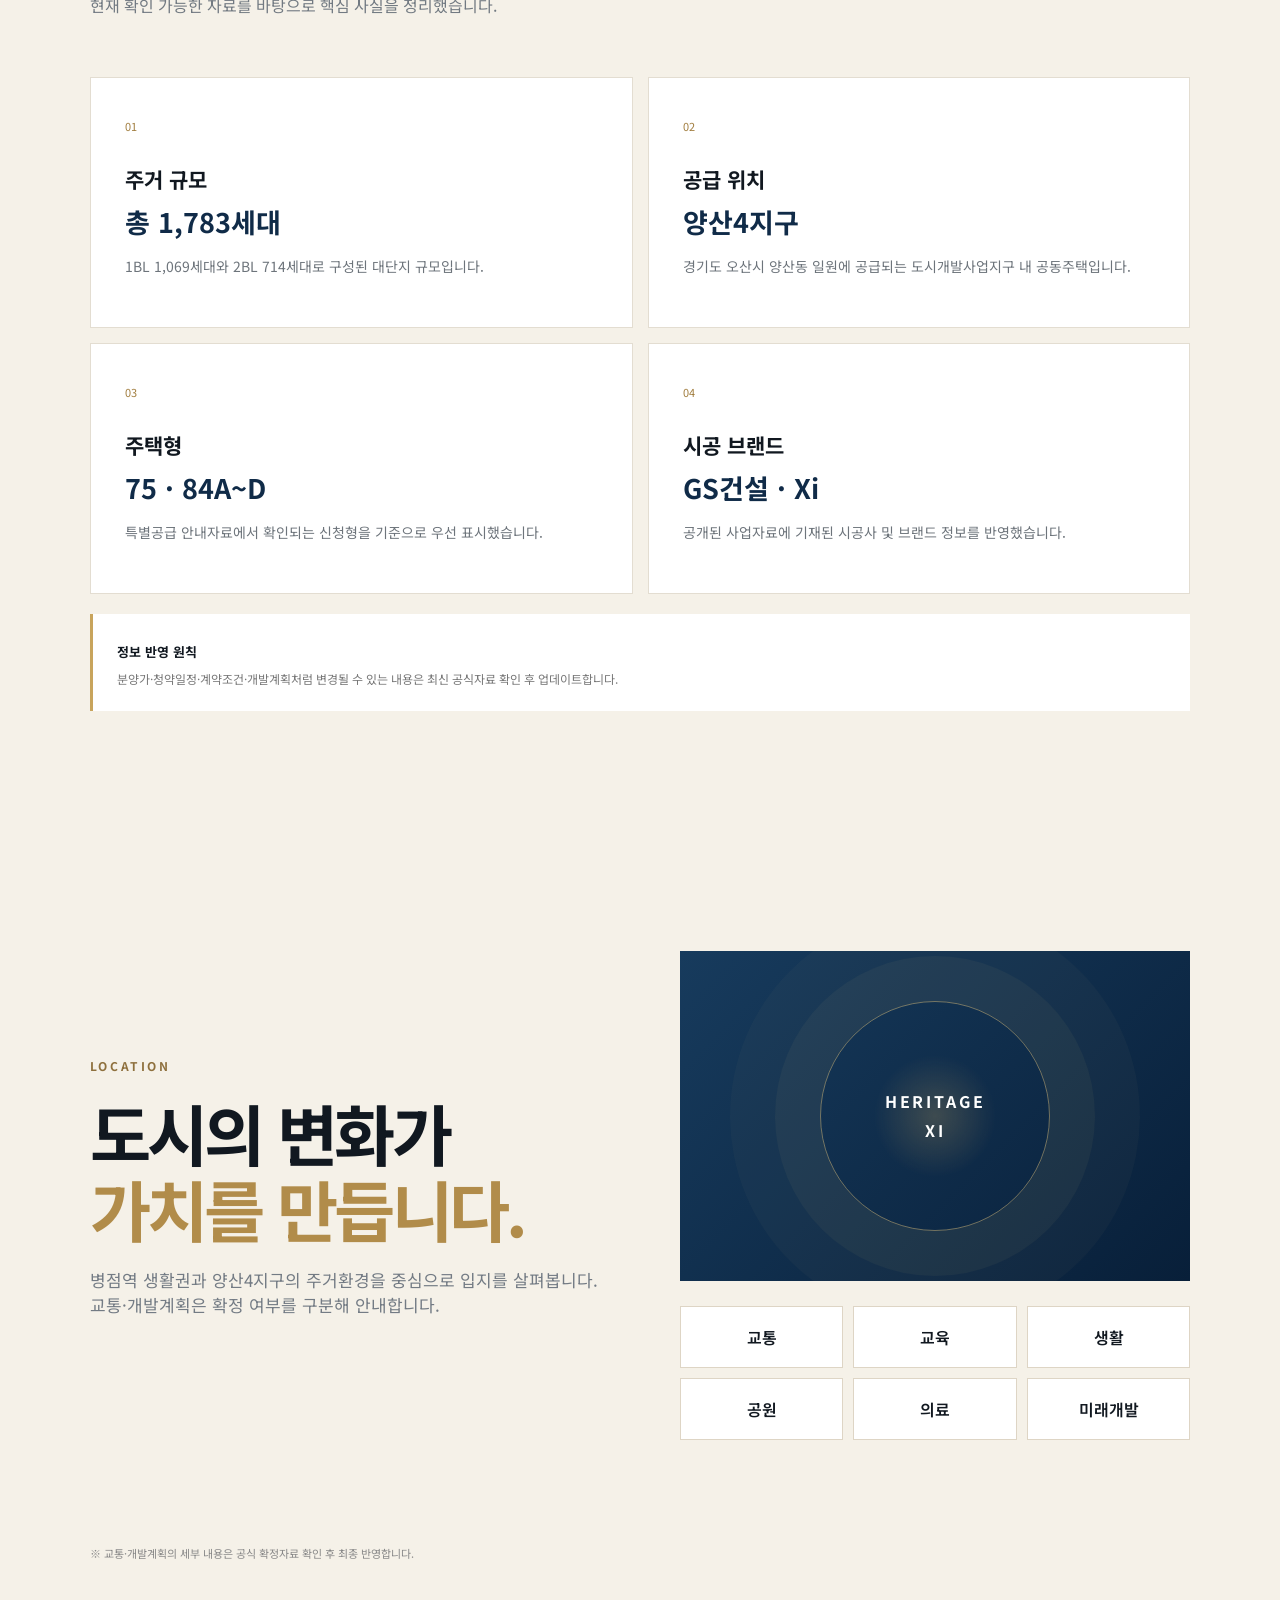
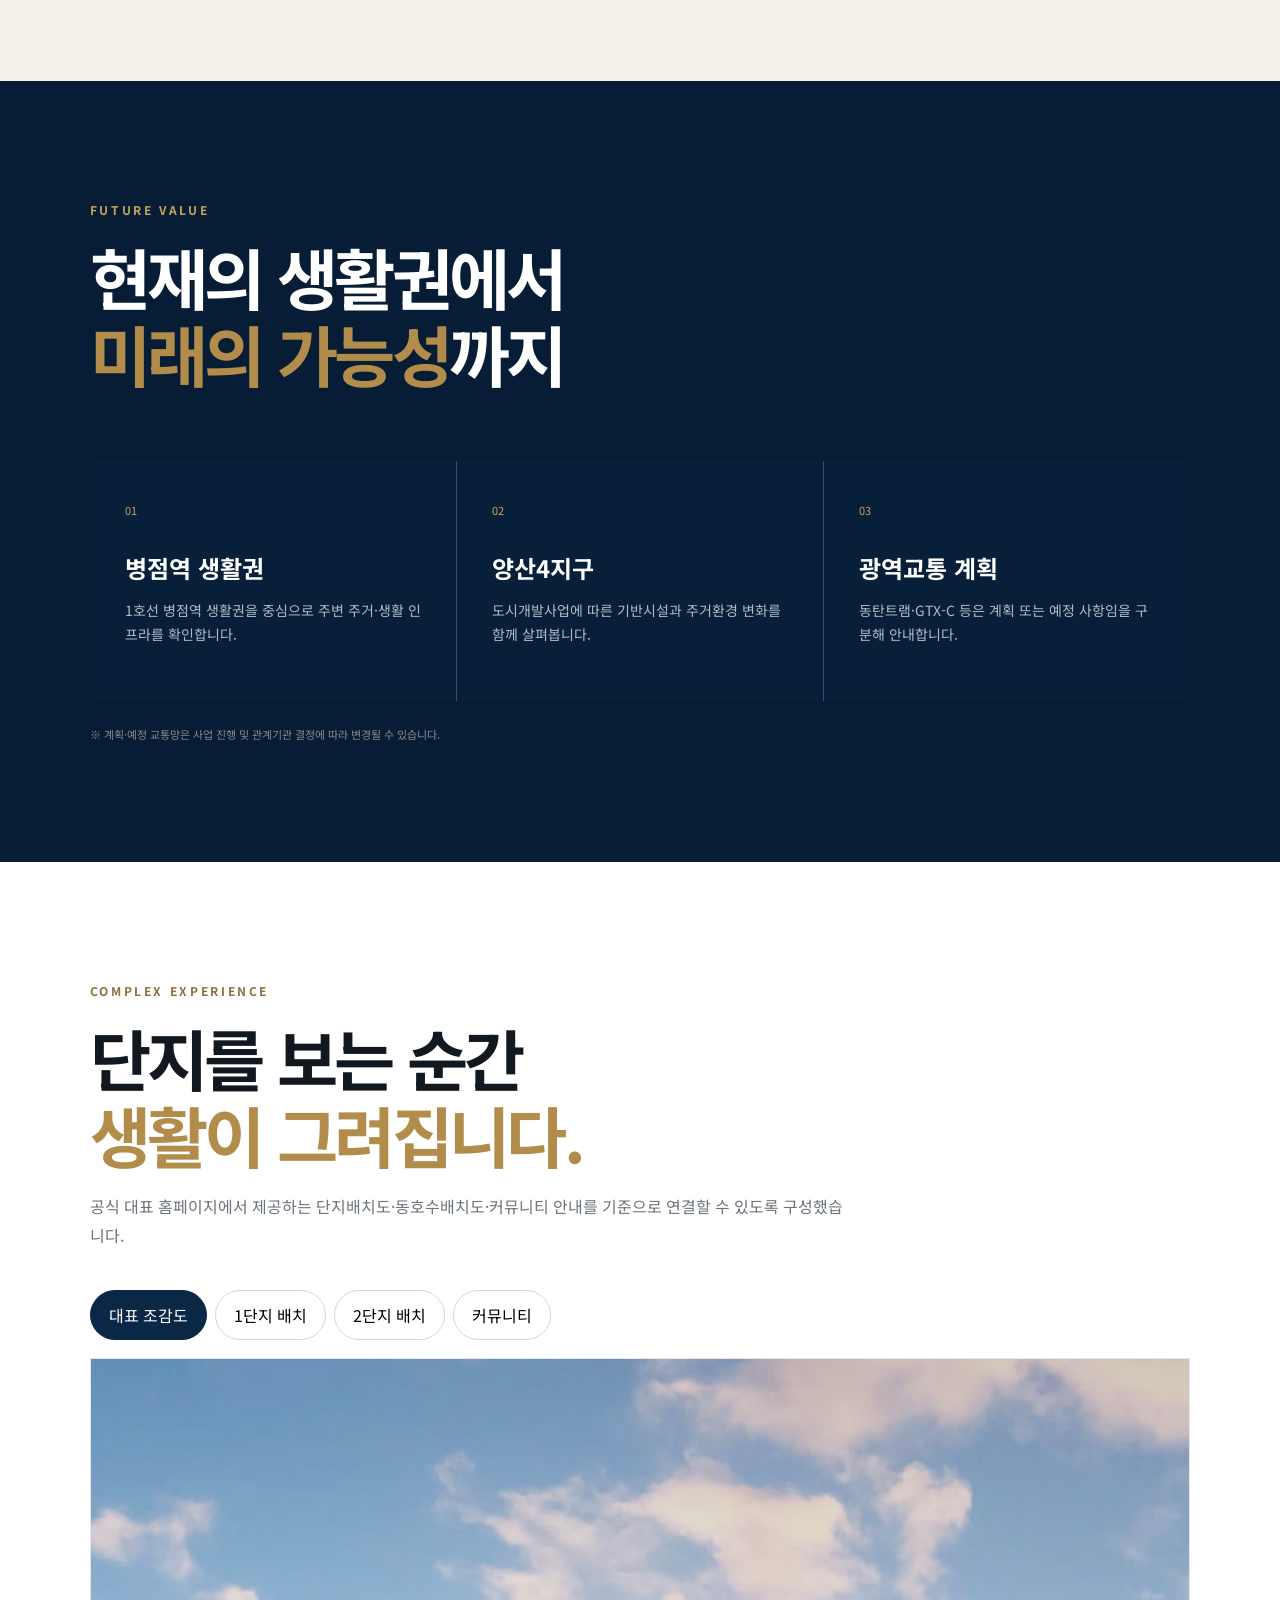
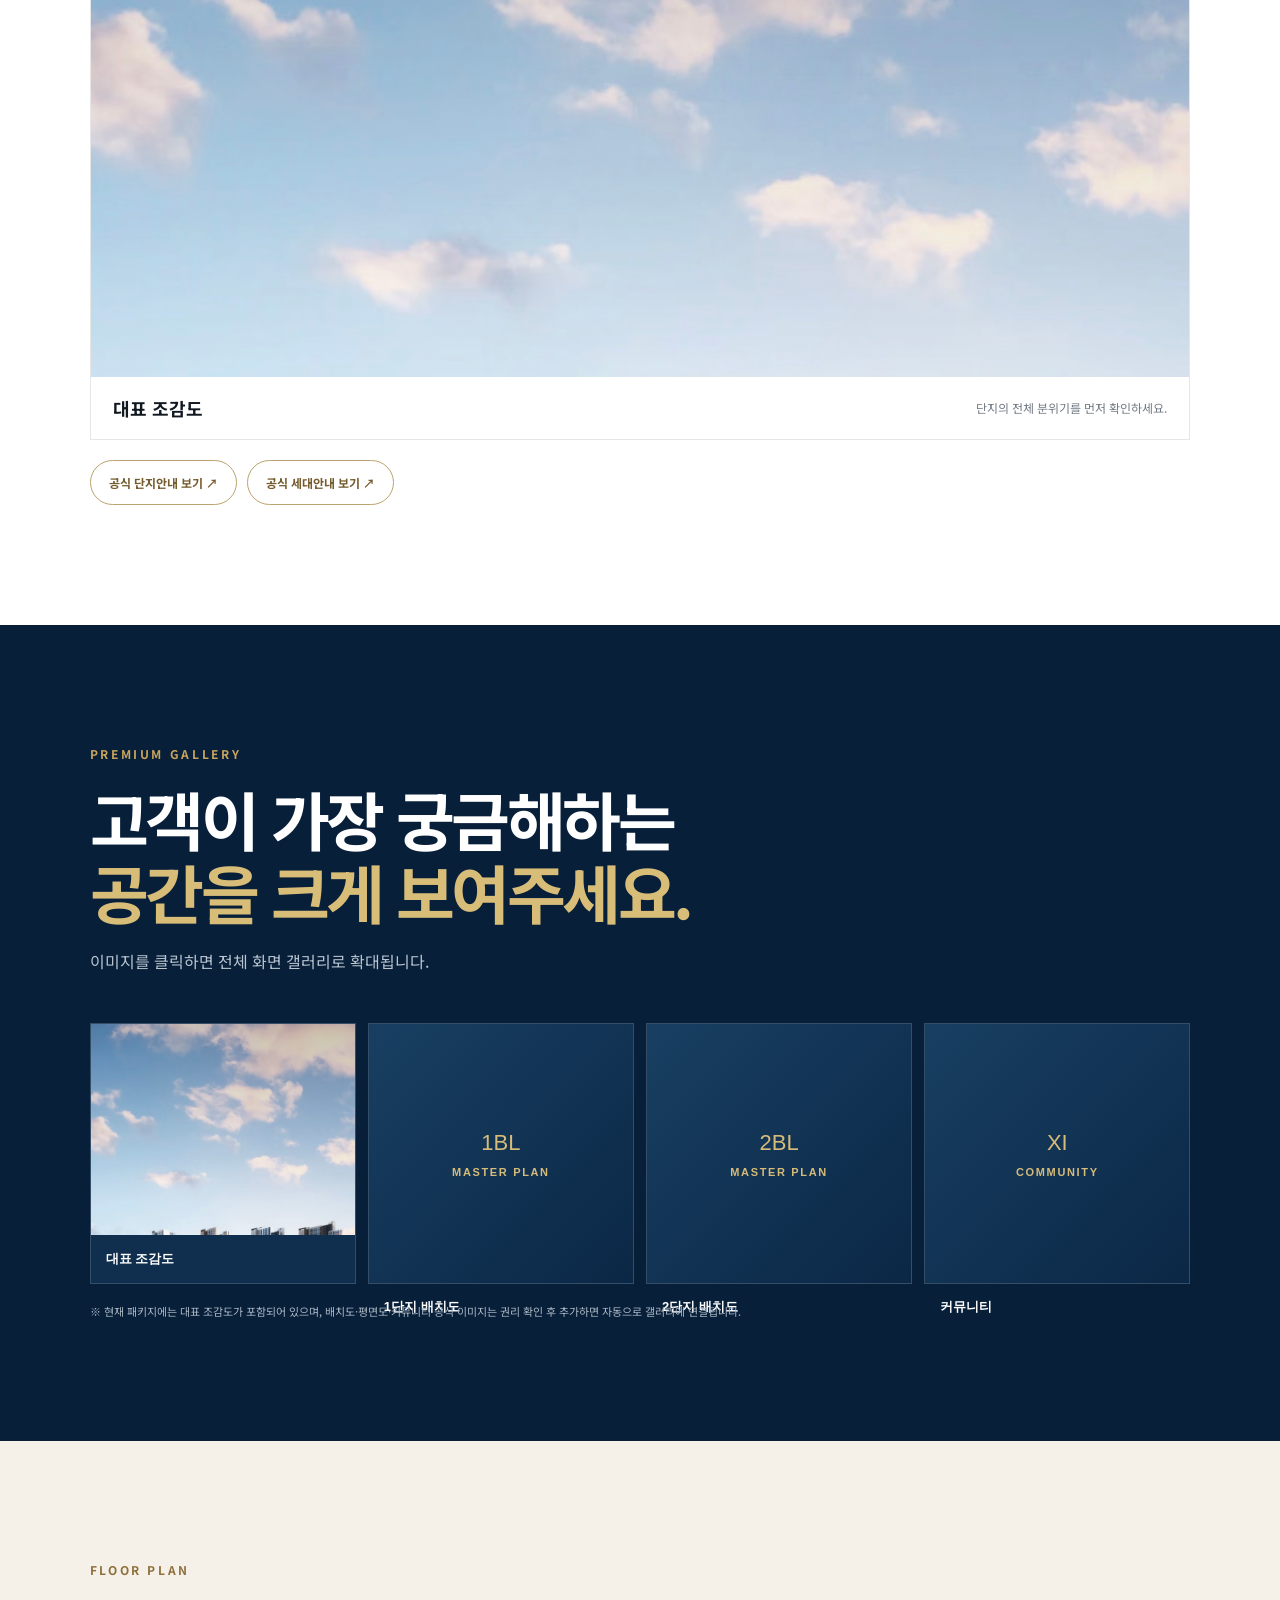
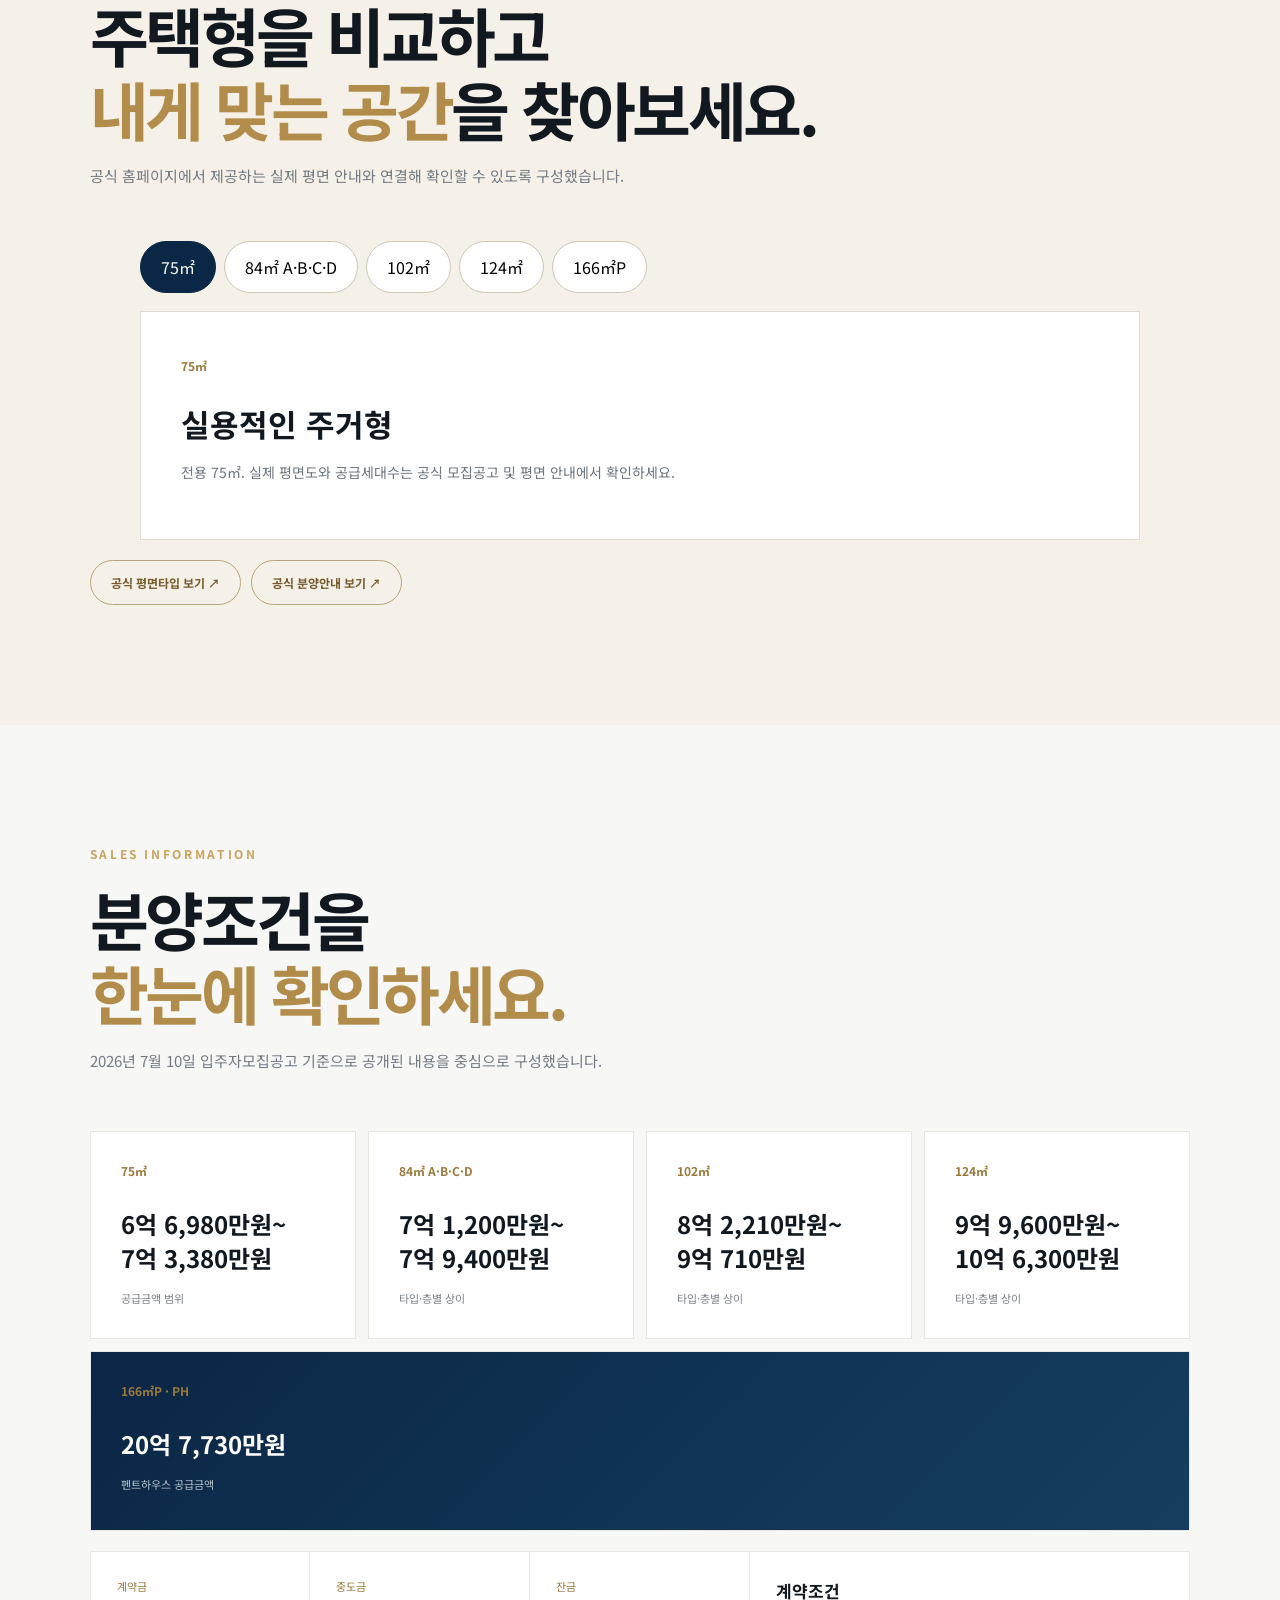
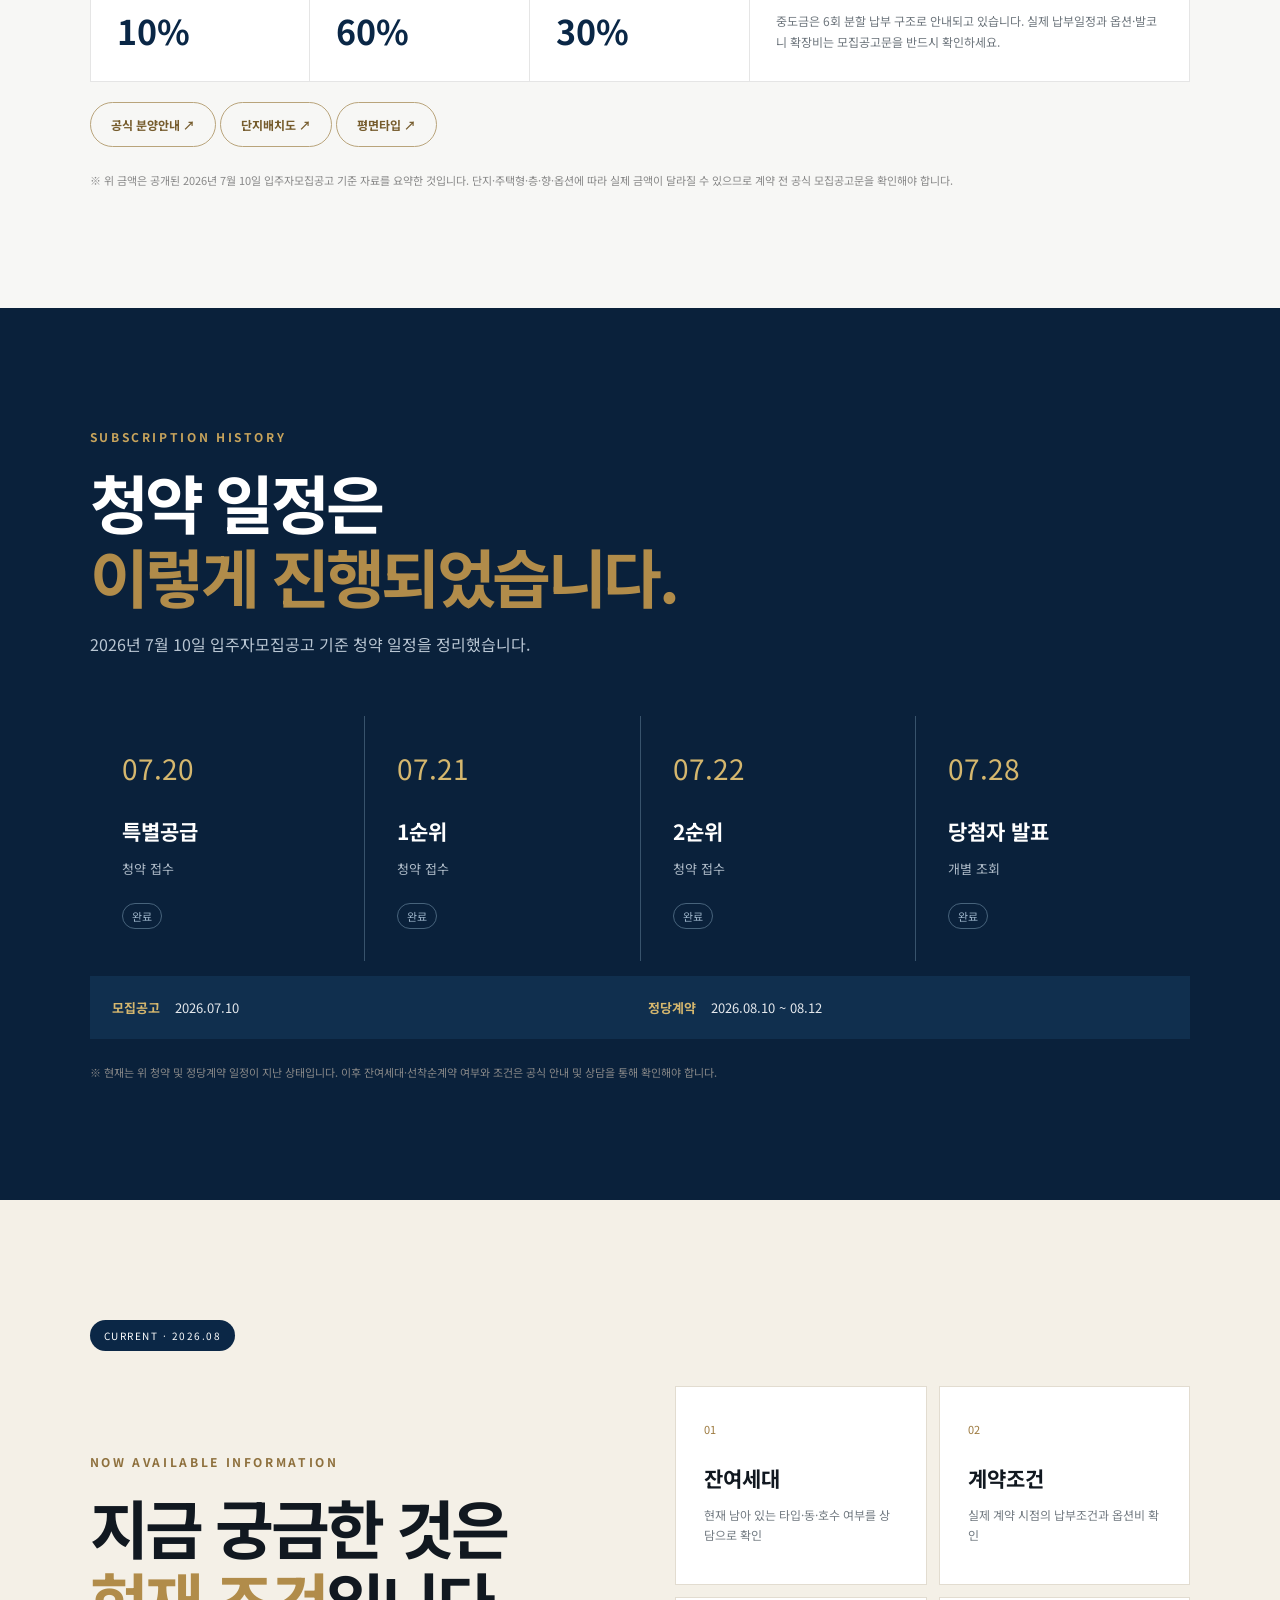
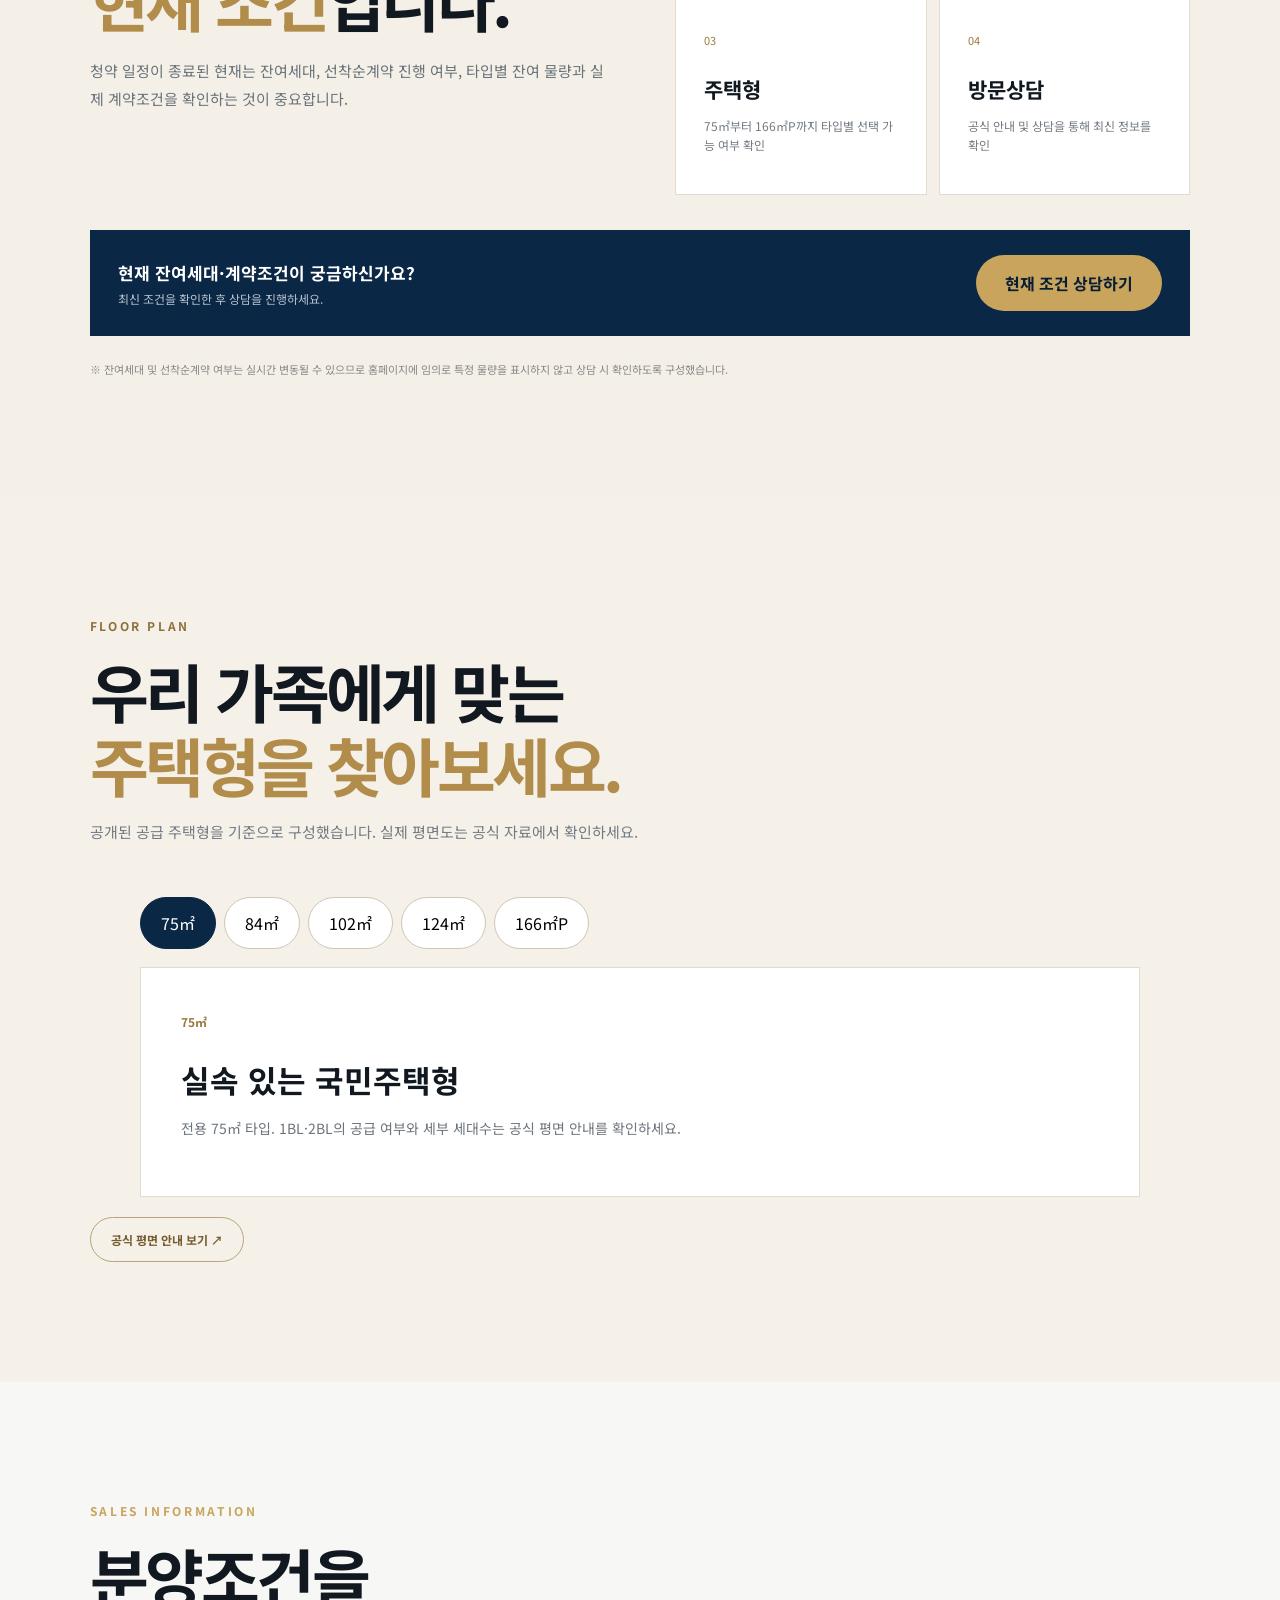
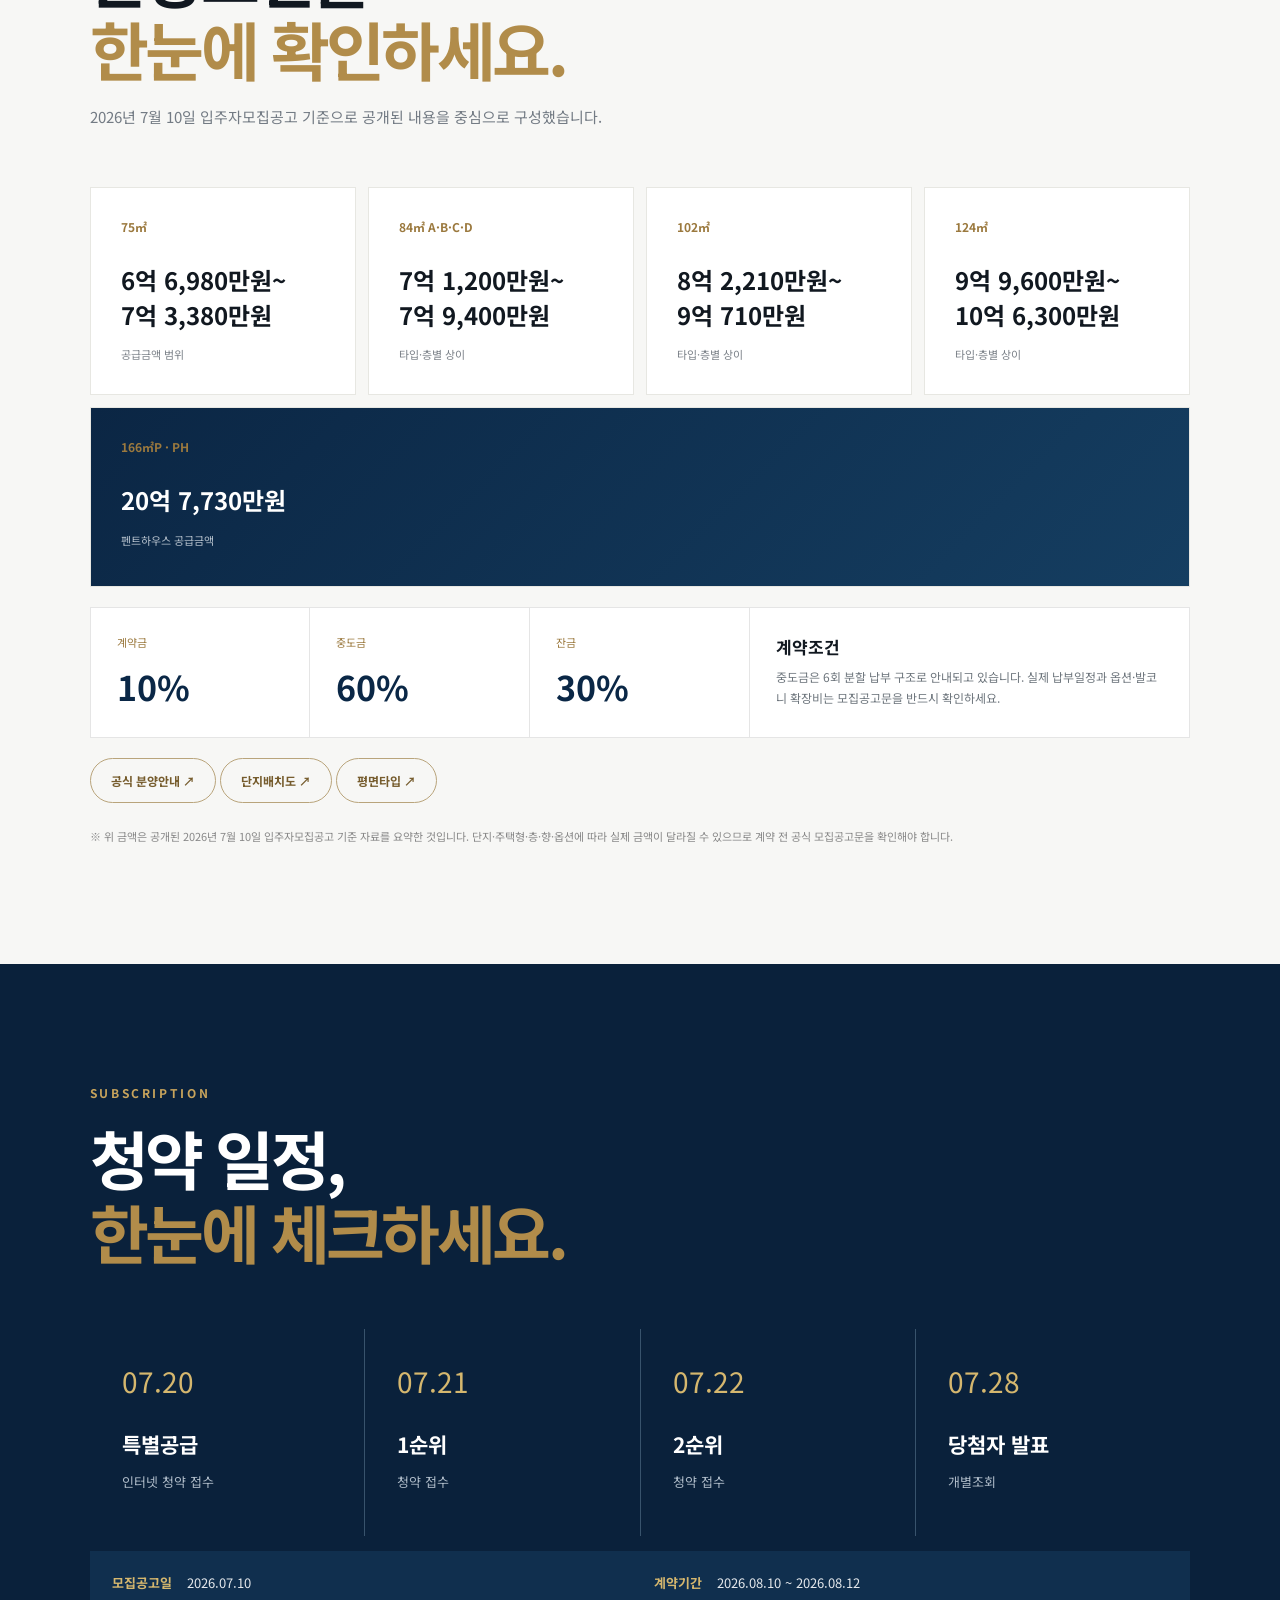
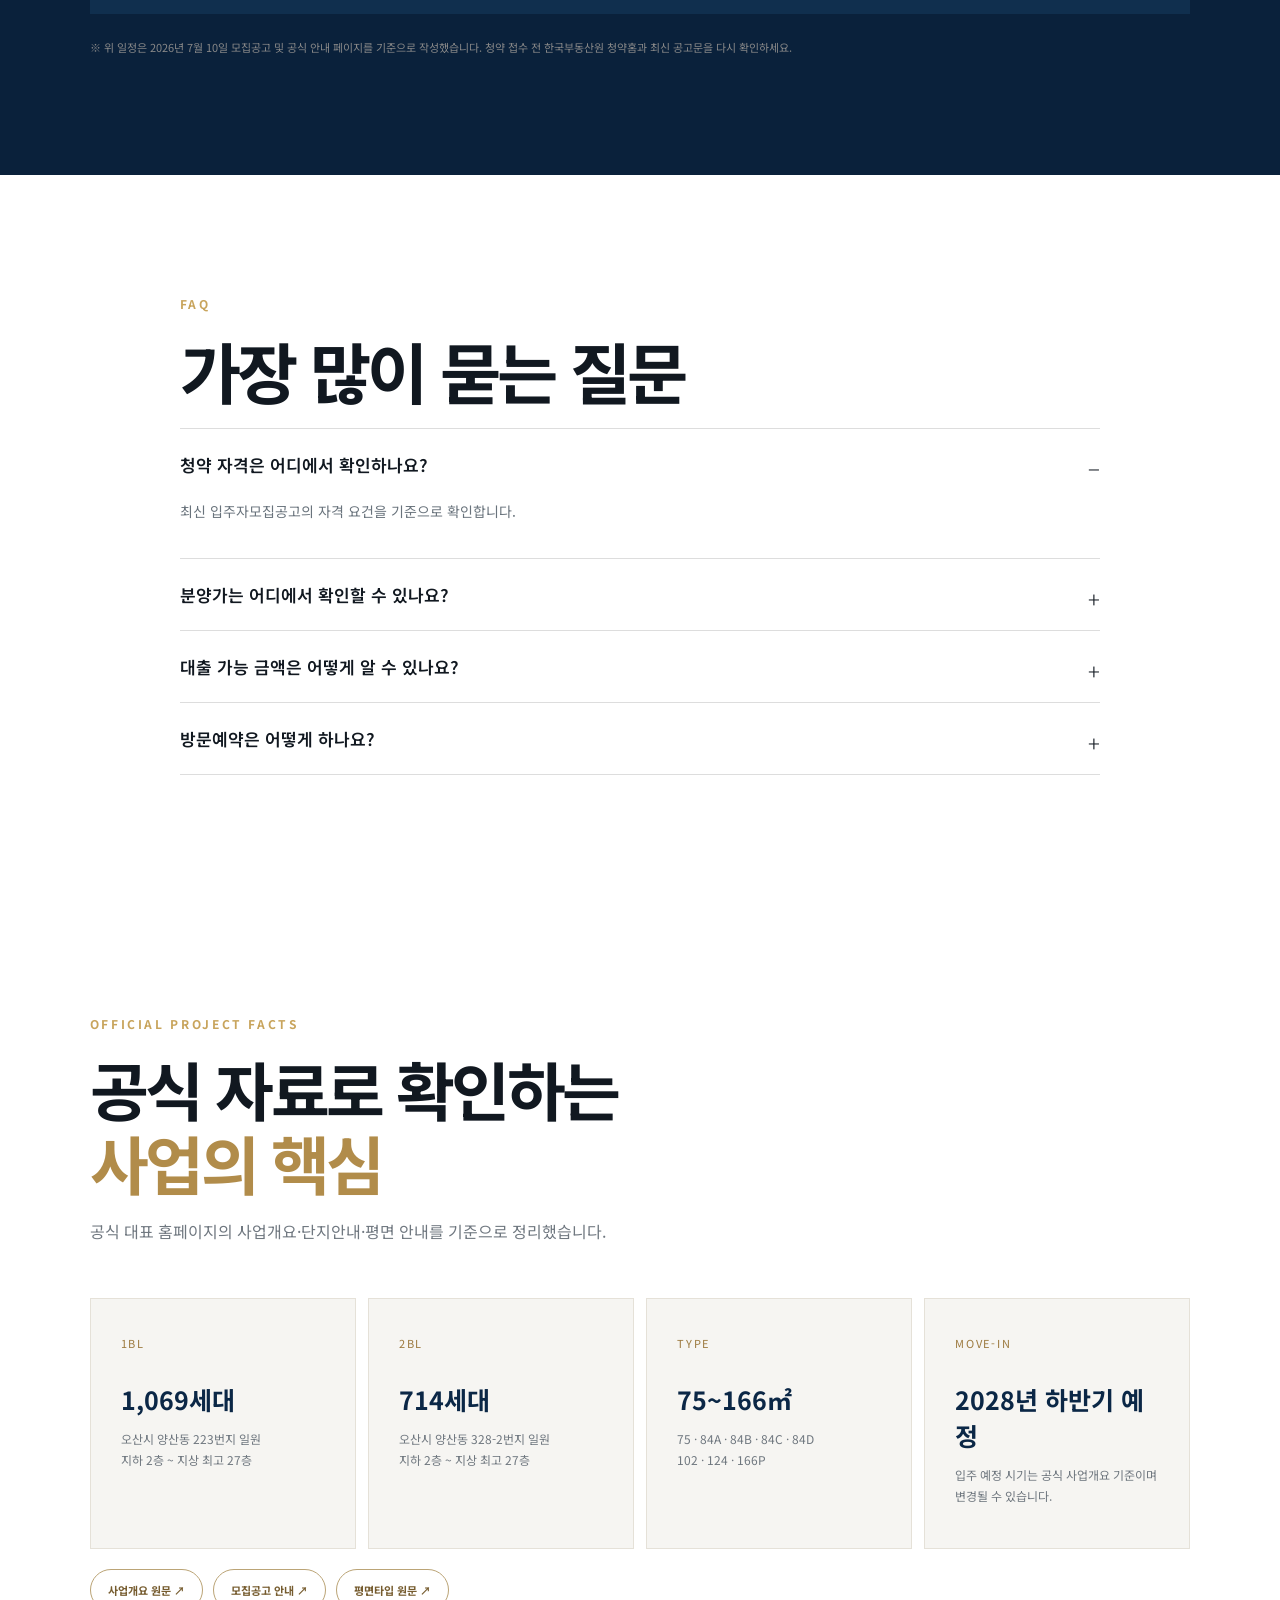
==== commit 48996654: "Add files via upload" ====
--- a/index.html
+++ b/index.html
@@ -17,8 +17,8 @@
     <a href="#premium">프리미엄</a>
     <a href="#location">입지</a>
     <a href="#future">미래가치</a>
-    <a href="#complex">단지</a>
-    <a href="#info">분양정보</a><a href="#schedule">청약</a>
+    <a href="#complex">단지</a><a href="#gallery">갤러리</a>
+    <a href="#info">분양정보</a><a href="#schedule">청약정보</a><a href="#current">현재안내</a>
     <a href="#contact" class="navCta">상담예약</a>
   </nav>
 </header>
@@ -112,29 +112,133 @@
 </section>
 
 <section class="complex" id="complex">
-  <div class="sectionKicker darkKicker">COMPLEX & COMMUNITY</div>
-  <h2>집을 넘어<br><em>하나의 라이프스타일</em></h2>
-  <div class="complexGrid">
-    <div class="complexCard big"><span>01</span><h3>Premium Landscape</h3><p>쾌적한 일상과 여유를 위한 조경과 휴식 공간.</p></div>
-    <div class="complexCard"><span>02</span><h3>Community</h3><p>운동·문화·학습을 위한 생활 편의 공간.</p></div>
-    <div class="complexCard"><span>03</span><h3>Family Life</h3><p>가족의 일상을 고려한 편리하고 안전한 생활.</p></div>
-  </div>
-  <p class="legalNote">※ 실제 커뮤니티 시설 구성은 공식 분양자료와 사업계획을 기준으로 최종 반영합니다.</p>
-</section>
-
-<section class="info" id="info">
-  <div class="sectionKicker darkKicker">INFORMATION</div>
-  <h2>분양·청약 정보를<br><em>한눈에</em> 확인하세요.</h2>
-  <div class="infoGrid">
-    <article><span>01</span><h3>분양가</h3><p>타입별 공급금액과 계약조건을 공식 자료 기준으로 반영합니다.</p><a href="#contact">상담하기 →</a></article>
-    <article><span>02</span><h3>청약일정</h3><p>청약 접수부터 당첨자 발표와 계약까지 일정별로 안내합니다.</p><a href="#contact">일정 문의 →</a></article>
-    <article><span>03</span><h3>주택형 안내</h3><p>75㎡ 및 84A·84B·84C·84D 등 확인 가능한 타입 정보를 연결합니다.</p><a href="#contact">타입 문의 →</a></article>
-    <article><span>04</span><h3>FAQ</h3><p>청약·대출·전매·계약 등 자주 묻는 질문을 정리합니다.</p><a href="#faq">FAQ 보기 →</a></article>
-  </div>
-</section>
-
-
-
+  <div class="sectionKicker darkKicker">COMPLEX EXPERIENCE</div>
+  <h2>단지를 보는 순간<br><em>생활이 그려집니다.</em></h2>
+  <p class="complexLead">공식 대표 홈페이지에서 제공하는 단지배치도·동호수배치도·커뮤니티 안내를 기준으로 연결할 수 있도록 구성했습니다.</p>
+  <div class="complexTabs">
+    <button class="complexTab active" data-view="overview">대표 조감도</button>
+    <button class="complexTab" data-view="layout1">1단지 배치</button>
+    <button class="complexTab" data-view="layout2">2단지 배치</button>
+    <button class="complexTab" data-view="community">커뮤니티</button>
+  </div>
+  <div class="complexViewer active" id="view-overview">
+    <img src="images/hero.jpg" alt="오산 헤리티지자이 대표 조감도" class="viewerImage" data-modal="대표 조감도">
+    <div class="viewerCaption"><b>대표 조감도</b><span>단지의 전체 분위기를 먼저 확인하세요.</span></div>
+  </div>
+  <div class="complexViewer" id="view-layout1">
+    <div class="diagramPlaceholder"><span>1BL</span><strong>단지배치도</strong><p>공식 배치도 이미지를 이 영역에 추가하면 바로 확대 갤러리로 표시됩니다.</p></div>
+    <div class="viewerCaption"><b>1단지 배치</b><span>실제 공식 배치도 연결 준비 완료</span></div>
+  </div>
+  <div class="complexViewer" id="view-layout2">
+    <div class="diagramPlaceholder"><span>2BL</span><strong>단지배치도</strong><p>공식 배치도 이미지를 이 영역에 추가하면 바로 확대 갤러리로 표시됩니다.</p></div>
+    <div class="viewerCaption"><b>2단지 배치</b><span>실제 공식 배치도 연결 준비 완료</span></div>
+  </div>
+  <div class="complexViewer" id="view-community">
+    <div class="communityPlaceholder">
+      <div>LOUNGE</div><div>LIBRARY</div><div>FITNESS</div><div>CLUB CLOUD</div>
+    </div>
+    <div class="viewerCaption"><b>커뮤니티</b><span>공식 커뮤니티 이미지를 추가하면 동일한 방식으로 확대됩니다.</span></div>
+  </div>
+  <div class="officialActions">
+    <a href="https://xi-heritage.co.kr/%EB%8B%A8%EC%A7%80%EC%95%88%EB%82%B4/" target="_blank" rel="noopener">공식 단지안내 보기 ↗</a>
+    <a href="https://xi-heritage.co.kr/%EC%84%B8%EB%8C%80%EC%95%88%EB%82%B4/" target="_blank" rel="noopener">공식 세대안내 보기 ↗</a>
+  </div>
+</section>
+
+<section class="gallery" id="gallery">
+  <div class="sectionKicker">PREMIUM GALLERY</div>
+  <h2>고객이 가장 궁금해하는<br><em>공간을 크게 보여주세요.</em></h2>
+  <p>이미지를 클릭하면 전체 화면 갤러리로 확대됩니다.</p>
+  <div class="galleryGrid">
+    <button class="galleryCard" data-modal="대표 조감도"><img src="images/hero.jpg" alt="대표 조감도"><span>대표 조감도</span></button>
+    <button class="galleryCard placeholderCard" data-open-placeholder="1단지 배치도"><div>1BL<br><b>MASTER PLAN</b></div><span>1단지 배치도</span></button>
+    <button class="galleryCard placeholderCard" data-open-placeholder="2단지 배치도"><div>2BL<br><b>MASTER PLAN</b></div><span>2단지 배치도</span></button>
+    <button class="galleryCard placeholderCard" data-open-placeholder="커뮤니티"><div>XI<br><b>COMMUNITY</b></div><span>커뮤니티</span></button>
+  </div>
+  <div class="galleryNotice">※ 현재 패키지에는 대표 조감도가 포함되어 있으며, 배치도·평면도·커뮤니티 공식 이미지는 권리 확인 후 추가하면 자동으로 갤러리에 연결됩니다.</div>
+</section>
+<section class="floor" id="floor">
+  <div class="sectionKicker darkKicker">FLOOR PLAN</div>
+  <h2>주택형을 비교하고<br><em>내게 맞는 공간</em>을 찾아보세요.</h2>
+  <p class="floorIntro">공식 홈페이지에서 제공하는 실제 평면 안내와 연결해 확인할 수 있도록 구성했습니다.</p>
+  <div class="typeTabs">
+    <button class="typeTab active" data-type="75">75㎡</button>
+    <button class="typeTab" data-type="84">84㎡ A·B·C·D</button>
+    <button class="typeTab" data-type="102">102㎡</button>
+    <button class="typeTab" data-type="124">124㎡</button>
+    <button class="typeTab" data-type="166">166㎡P</button>
+  </div>
+  <div class="typePanel active" id="type-75"><b>75㎡</b><strong>실용적인 주거형</strong><p>전용 75㎡. 실제 평면도와 공급세대수는 공식 모집공고 및 평면 안내에서 확인하세요.</p></div>
+  <div class="typePanel" id="type-84"><b>84㎡ A·B·C·D</b><strong>가장 폭넓은 선택지</strong><p>84A·84B·84C·84D로 세분화된 주택형입니다. 단지별 공급 여부가 다를 수 있습니다.</p></div>
+  <div class="typePanel" id="type-102"><b>102㎡</b><strong>여유로운 중대형</strong><p>가족 구성과 공간 활용을 고려하는 수요자를 위한 중대형 타입입니다.</p></div>
+  <div class="typePanel" id="type-124"><b>124㎡</b><strong>넉넉한 생활공간</strong><p>넓은 면적과 공간 구성을 원하는 수요자를 위한 타입입니다.</p></div>
+  <div class="typePanel" id="type-166"><b>166㎡P</b><strong>최상위 펜트하우스</strong><p>공식 사업개요에 166P㎡ 타입이 확인됩니다. 세부 공급 여부와 조건은 모집공고를 확인하세요.</p></div>
+  <div class="floorActions">
+    <a class="floorLink" href="https://www.xi-home.kr/평면타입/" target="_blank" rel="noopener">공식 평면타입 보기 ↗</a>
+    <a class="floorLink" href="https://xi-heritage.co.kr/분양안내/" target="_blank" rel="noopener">공식 분양안내 보기 ↗</a>
+  </div>
+</section>
+
+<section class="sales" id="sales">
+  <div class="sectionKicker">SALES INFORMATION</div>
+  <h2>분양조건을<br><em>한눈에 확인하세요.</em></h2>
+  <p class="salesIntro">2026년 7월 10일 입주자모집공고 기준으로 공개된 내용을 중심으로 구성했습니다.</p>
+  <div class="priceGrid">
+    <article><span>75㎡</span><strong>6억 6,980만원~<br>7억 3,380만원</strong><small>공급금액 범위</small></article>
+    <article><span>84㎡ A·B·C·D</span><strong>7억 1,200만원~<br>7억 9,400만원</strong><small>타입·층별 상이</small></article>
+    <article><span>102㎡</span><strong>8억 2,210만원~<br>9억 710만원</strong><small>타입·층별 상이</small></article>
+    <article><span>124㎡</span><strong>9억 9,600만원~<br>10억 6,300만원</strong><small>타입·층별 상이</small></article>
+    <article class="widePrice"><span>166㎡P · PH</span><strong>20억 7,730만원</strong><small>펜트하우스 공급금액</small></article>
+  </div>
+  <div class="contractBox">
+    <div><small>계약금</small><b>10%</b></div>
+    <div><small>중도금</small><b>60%</b></div>
+    <div><small>잔금</small><b>30%</b></div>
+    <div class="contractText"><strong>계약조건</strong><p>중도금은 6회 분할 납부 구조로 안내되고 있습니다. 실제 납부일정과 옵션·발코니 확장비는 모집공고문을 반드시 확인하세요.</p></div>
+  </div>
+  <div class="sourceLinks">
+    <a href="https://xi-heritage.co.kr/분양안내/" target="_blank" rel="noopener">공식 분양안내 ↗</a>
+    <a href="https://www.xi-home.kr/단지배치/" target="_blank" rel="noopener">단지배치도 ↗</a>
+    <a href="https://www.xi-home.kr/평면타입/" target="_blank" rel="noopener">평면타입 ↗</a>
+  </div>
+  <p class="legalNote">※ 위 금액은 공개된 2026년 7월 10일 입주자모집공고 기준 자료를 요약한 것입니다. 단지·주택형·층·향·옵션에 따라 실제 금액이 달라질 수 있으므로 계약 전 공식 모집공고문을 확인해야 합니다.</p>
+</section>
+
+<section class="schedule" id="schedule">
+  <div class="sectionKicker">SUBSCRIPTION HISTORY</div>
+  <h2>청약 일정은<br><em>이렇게 진행되었습니다.</em></h2>
+  <p class="scheduleLead">2026년 7월 10일 입주자모집공고 기준 청약 일정을 정리했습니다.</p>
+  <div class="scheduleGrid">
+    <div><span>07.20</span><strong>특별공급</strong><p>청약 접수</p><em>완료</em></div>
+    <div><span>07.21</span><strong>1순위</strong><p>청약 접수</p><em>완료</em></div>
+    <div><span>07.22</span><strong>2순위</strong><p>청약 접수</p><em>완료</em></div>
+    <div><span>07.28</span><strong>당첨자 발표</strong><p>개별 조회</p><em>완료</em></div>
+  </div>
+  <div class="scheduleNote"><b>모집공고</b><span>2026.07.10</span><b>정당계약</b><span>2026.08.10 ~ 08.12</span></div>
+  <p class="legalNote">※ 현재는 위 청약 및 정당계약 일정이 지난 상태입니다. 이후 잔여세대·선착순계약 여부와 조건은 공식 안내 및 상담을 통해 확인해야 합니다.</p>
+</section>
+
+<section class="current" id="current">
+  <div class="currentBadge">CURRENT · 2026.08</div>
+  <div class="currentGrid">
+    <div>
+      <div class="sectionKicker darkKicker">NOW AVAILABLE INFORMATION</div>
+      <h2>지금 궁금한 것은<br><em>현재 조건</em>입니다.</h2>
+      <p>청약 일정이 종료된 현재는 잔여세대, 선착순계약 진행 여부, 타입별 잔여 물량과 실제 계약조건을 확인하는 것이 중요합니다.</p>
+    </div>
+    <div class="currentCards">
+      <article><span>01</span><strong>잔여세대</strong><p>현재 남아 있는 타입·동·호수 여부를 상담으로 확인</p></article>
+      <article><span>02</span><strong>계약조건</strong><p>실제 계약 시점의 납부조건과 옵션비 확인</p></article>
+      <article><span>03</span><strong>주택형</strong><p>75㎡부터 166㎡P까지 타입별 선택 가능 여부 확인</p></article>
+      <article><span>04</span><strong>방문상담</strong><p>공식 안내 및 상담을 통해 최신 정보를 확인</p></article>
+    </div>
+  </div>
+  <div class="currentCta">
+    <div><b>현재 잔여세대·계약조건이 궁금하신가요?</b><span>최신 조건을 확인한 후 상담을 진행하세요.</span></div>
+    <a class="btn gold" href="#contact">현재 조건 상담하기</a>
+  </div>
+  <p class="legalNote">※ 잔여세대 및 선착순계약 여부는 실시간 변동될 수 있으므로 홈페이지에 임의로 특정 물량을 표시하지 않고 상담 시 확인하도록 구성했습니다.</p>
+</section>
 <section class="floor" id="floor">
   <div class="sectionKicker darkKicker">FLOOR PLAN</div>
   <h2>우리 가족에게 맞는<br><em>주택형을 찾아보세요.</em></h2>
@@ -171,7 +275,9 @@
     <div class="contractText"><strong>계약조건</strong><p>중도금은 6회 분할 납부 구조로 안내되고 있습니다. 실제 납부일정과 옵션·발코니 확장비는 모집공고문을 반드시 확인하세요.</p></div>
   </div>
   <div class="sourceLinks">
-    <a href="https://xi-heritage.co.kr/분양안내/" target="_blank" rel="noopener">공식 분양안내 확인 ↗</a>
+    <a href="https://xi-heritage.co.kr/분양안내/" target="_blank" rel="noopener">공식 분양안내 ↗</a>
+    <a href="https://www.xi-home.kr/단지배치/" target="_blank" rel="noopener">단지배치도 ↗</a>
+    <a href="https://www.xi-home.kr/평면타입/" target="_blank" rel="noopener">평면타입 ↗</a>
   </div>
   <p class="legalNote">※ 위 금액은 공개된 2026년 7월 10일 입주자모집공고 기준 자료를 요약한 것입니다. 단지·주택형·층·향·옵션에 따라 실제 금액이 달라질 수 있으므로 계약 전 공식 모집공고문을 확인해야 합니다.</p>
 </section>
@@ -196,20 +302,86 @@
   <details><summary>방문예약은 어떻게 하나요?</summary><p>아래 상담예약 폼을 이용해 희망 일정을 남겨주세요. 현재 폼은 데모이며 실제 운영 시 접수 시스템을 연결합니다.</p></details>
 </section>
 
+
+<section class="officialFacts" id="officialFacts">
+  <div class="sectionKicker">OFFICIAL PROJECT FACTS</div>
+  <h2>공식 자료로 확인하는<br><em>사업의 핵심</em></h2>
+  <p class="officialLead">공식 대표 홈페이지의 사업개요·단지안내·평면 안내를 기준으로 정리했습니다.</p>
+  <div class="officialFactGrid">
+    <article><span>1BL</span><strong>1,069세대</strong><p>오산시 양산동 223번지 일원<br>지하 2층 ~ 지상 최고 27층</p></article>
+    <article><span>2BL</span><strong>714세대</strong><p>오산시 양산동 328-2번지 일원<br>지하 2층 ~ 지상 최고 27층</p></article>
+    <article><span>TYPE</span><strong>75~166㎡</strong><p>75 · 84A · 84B · 84C · 84D<br>102 · 124 · 166P</p></article>
+    <article><span>MOVE-IN</span><strong>2028년 하반기 예정</strong><p>입주 예정 시기는 공식 사업개요 기준이며 변경될 수 있습니다.</p></article>
+  </div>
+  <div class="officialButtons">
+    <a href="https://xi-heritage.co.kr/%EC%82%AC%EC%97%85%EA%B0%9C%EC%9A%94/" target="_blank" rel="noopener">사업개요 원문 ↗</a>
+    <a href="https://xi-heritage.co.kr/%EB%B6%84%EC%96%91%EC%95%88%EB%82%B4/" target="_blank" rel="noopener">모집공고 안내 ↗</a>
+    <a href="https://www.xi-home.kr/%ED%8F%89%EB%A9%B4%ED%83%80%EC%9E%85/" target="_blank" rel="noopener">평면타입 원문 ↗</a>
+  </div>
+</section>
+
+
+<section class="consultant" id="consultant">
+  <div class="consultantInner">
+    <div class="consultantBadge">PREMIUM CONSULTING</div>
+    <div class="consultantGrid">
+      <div>
+        <div class="sectionKicker">OSAN HERITAGE XI · CONSULTANT</div>
+        <h2>복잡한 분양정보를<br><em>쉽게 설명해드리겠습니다.</em></h2>
+        <p>분양가, 주택형, 청약 이력, 현재 계약조건 등 고객이 궁금한 내용을 하나씩 확인하고 상담할 수 있도록 구성했습니다.</p>
+      </div>
+      <div class="consultantCard">
+        <div class="consultantLogo">김영태</div>
+        <small>오산 헤리티지자이 분양상담</small>
+        <strong>1544-5403</strong>
+        <p>방문상담 · 타입상담 · 현재조건 확인</p>
+        <a class="btn gold" href="tel:15445403">전화 상담하기</a>
+      </div>
+    </div>
+  </div>
+</section>
+
+<section class="conversion" id="conversion">
+  <div class="conversionWrap">
+    <div>
+      <div class="sectionKicker">SMART CONSULTING</div>
+      <h2>어떤 타입이 나에게 맞을지<br><em>1분이면 상담 준비 완료</em></h2>
+      <p>희망 평형과 관심 내용을 먼저 선택하면 상담사가 더 빠르게 안내할 수 있도록 구성했습니다.</p>
+    </div>
+    <div class="consultSteps">
+      <div class="consultChoice"><span>STEP 1</span><b>희망 주택형</b><div class="chips" id="typeChips">
+        <button data-value="75㎡">75㎡</button><button data-value="84㎡">84㎡</button><button data-value="102㎡">102㎡</button><button data-value="124㎡">124㎡</button><button data-value="166㎡P">166㎡P</button>
+      </div></div>
+      <div class="consultChoice"><span>STEP 2</span><b>관심 목적</b><div class="chips" id="purposeChips">
+        <button data-value="실거주">실거주</button><button data-value="투자검토">투자검토</button><button data-value="청약문의">청약문의</button><button data-value="잔여세대">현재조건</button>
+      </div></div>
+      <a href="#contact" class="btn gold consultGo">선택 내용으로 상담 신청</a>
+      <small id="consultSummary">선택한 내용은 상담폼에 자동으로 반영됩니다.</small>
+    </div>
+  </div>
+</section>
+
 <section class="contact" id="contact">
-  <div><div class="sectionKicker">CONTACT</div><h2>오산 헤리티지자이를<br>더 자세히 알아보세요.</h2><p>분양가·청약·평면·방문예약 중 궁금한 내용을 남겨주세요.</p></div>
-  <form onsubmit="return demoSubmit(event)">
+  <div><div class="sectionKicker">CONTACT</div><a class="phoneLarge" href="tel:15445403">1544-5403</a><h2>현재 오산 헤리티지자이<br>조건을 확인해보세요.</h2><p>분양가·청약·평면·방문예약 중 궁금한 내용을 남겨주세요.</p></div>
+  <form id="consultForm" onsubmit="return demoSubmit(event)"><input type="hidden" id="selectedType" name="selectedType"><input type="hidden" id="selectedPurpose" name="selectedPurpose">
     <label>성함<input required placeholder="성함을 입력해주세요"></label>
     <label>연락처<input required inputmode="tel" placeholder="010-0000-0000"></label>
     <label>희망 평형<select><option>선택해주세요</option><option>84A</option><option>84B</option><option>84C</option></select></label>
-    <label>문의내용<textarea rows="4" placeholder="궁금하신 내용을 입력해주세요"></textarea></label>
+    <label>문의내용<textarea id="message" rows="4" placeholder="궁금하신 내용을 입력해주세요"></textarea></label>
     <label class="agree"><input type="checkbox" required> 개인정보 수집·이용에 동의합니다.</label>
-    <button class="btn gold wide">상담예약 신청</button>
+    <button class="btn gold wide">현재 조건 상담 신청</button>
     <small>※ 현재는 데모 폼입니다. 실제 운영 시 상담 접수 시스템을 연결합니다.</small>
   </form>
 </section>
 </main>
-<footer><img src="images/logo-transparent.png" alt="오산 헤리티지자이"><p>OSAN HERITAGE XI · PREMIUM DIGITAL MODEL HOUSE</p><small>※ 본 페이지는 제작·검토용 데모입니다. 실제 분양가·청약자격·일정·개발계획 등은 최신 공식 자료 확인 후 반영해야 합니다.</small></footer>
-<div class="mobileBar"><a href="tel:01000000000">전화상담</a><a href="#contact">관심고객</a><a href="#contact">방문예약</a></div>
+<section class="trust"><div><b>정확한 정보</b><span>공식 자료 기준으로 안내</span></div><div><b>현재 조건</b><span>실시간 변동 사항은 상담 확인</span></div><div><b>맞춤 상담</b><span>희망 타입부터 함께 검토</span></div></section><footer><a class="footerPhone" href="tel:15445403">☎ 1544-5403</a><img src="images/logo-transparent.png" alt="오산 헤리티지자이"><p>OSAN HERITAGE XI · PREMIUM DIGITAL MODEL HOUSE</p><small>※ 본 페이지는 제작·검토용 데모입니다. 실제 분양가·청약자격·일정·개발계획 등은 최신 공식 자료 확인 후 반영해야 합니다.</small></footer>
+<div class="mobileBar"><a href="tel:15445403">1544-5403</a><a href="#contact">관심고객</a><a href="#contact">방문예약</a></div>
+<div class="imageModal" id="imageModal" aria-hidden="true">
+  <button class="modalClose" id="modalClose" aria-label="닫기">×</button>
+  <div class="modalInner">
+    <img id="modalImage" src="" alt="">
+    <div class="modalPlaceholder" id="modalPlaceholder"><strong id="modalTitle"></strong><p>이 위치에 공식 이미지를 추가하면 실제 배치도·커뮤니티 이미지를 크게 표시할 수 있습니다.</p></div>
+  </div>
+</div>
 <script src="js/script.js"></script>
 </body></html>
--- a/css/style.css
+++ b/css/style.css
@@ -1,6 +1,6 @@
 @import url('https://fonts.googleapis.com/css2?family=Noto+Sans+KR:wght@300;400;500;600;700;800&display=swap');
 :root{--navy:#071d36;--navy2:#0d3154;--gold:#c8a45c;--cream:#f5f1e8;--ink:#111820;--muted:#737b84}*{box-sizing:border-box}html{scroll-behavior:smooth}body{margin:0;font-family:'Noto Sans KR',sans-serif;color:var(--ink);background:#fff}a{text-decoration:none;color:inherit}header{height:76px;position:fixed;inset:0 0 auto;z-index:50;display:flex;align-items:center;justify-content:space-between;padding:0 5vw;background:rgba(7,29,54,.12);backdrop-filter:blur(12px);transition:.35s}header.scrolled{background:rgba(7,29,54,.96);box-shadow:0 10px 35px rgba(0,0,0,.15)}.brand img{width:185px;height:auto;max-height:54px;object-fit:contain}.menu{display:none;border:0;background:transparent;color:#fff;font-size:27px}nav{display:flex;align-items:center;gap:25px;color:#fff;font-size:14px;font-weight:500}nav a{opacity:.9}nav a:hover{color:#e1c987}.navCta{border:1px solid rgba(255,255,255,.6);border-radius:999px;padding:10px 18px}
-.hero{height:100vh;min-height:700px;position:relative;overflow:hidden;color:#fff;display:flex;align-items:center}.heroImage{position:absolute;inset:0;background:url('../images/hero.jpg') center/cover;transform:scale(1.04);animation:heroZoom 15s ease-out forwards}.heroShade{position:absolute;inset:0;background:linear-gradient(90deg,rgba(3,18,35,.86) 0%,rgba(3,18,35,.44) 46%,rgba(3,18,35,.08) 100%)}.heroContent{position:relative;z-index:2;width:min(1200px,90%);margin:auto;padding-top:50px}.eyebrow,.sectionKicker{font-size:12px;letter-spacing:.22em;font-weight:700;color:var(--gold)}.hero h1{font-size:clamp(54px,7vw,96px);line-height:1.04;letter-spacing:-.065em;font-weight:500;margin:24px 0}.hero h1 span{color:#dec37f}.heroSub{font-size:20px;line-height:1.75;color:#f4f6f8}.heroButtons{display:flex;gap:10px;margin-top:30px}.btn{display:inline-flex;justify-content:center;align-items:center;padding:15px 28px;border-radius:999px;border:1px solid transparent;font-weight:700;cursor:pointer}.gold{background:var(--gold);color:#071d36}.glass{color:#fff;background:rgba(255,255,255,.06);border-color:rgba(255,255,255,.75)}.heroMeta{position:absolute;z-index:2;right:5vw;bottom:55px;display:flex;align-items:center;gap:12px;font-size:10px;letter-spacing:.18em;color:#fff}.heroMeta i{display:block;width:55px;height:1px;background:rgba(255,255,255,.65)}.scrollDown{position:absolute;z-index:2;bottom:28px;left:50%;transform:translateX(-50%);display:flex;flex-direction:column;align-items:center;gap:5px;font-size:9px;letter-spacing:.25em;opacity:.8}.scrollDown b{font-size:19px;font-weight:300}
+.hero{height:100vh;min-height:700px;position:relative;overflow:hidden;color:#fff;display:flex;align-items:center}.heroImage{position:absolute;inset:0;background-color:#173a5e;background-image:url('../images/hero.jpg');background-position:center;background-size:cover;background-repeat:no-repeat;transform:scale(1.04);animation:heroZoom 15s ease-out forwards}.heroShade{position:absolute;inset:0;background:linear-gradient(90deg,rgba(3,18,35,.88) 0%,rgba(3,18,35,.50) 52%,rgba(3,18,35,.18) 100%)}.heroContent{position:relative;z-index:2;width:min(1200px,90%);margin:auto;padding-top:50px}.eyebrow,.sectionKicker{font-size:12px;letter-spacing:.22em;font-weight:700;color:var(--gold)}.hero h1{font-size:clamp(54px,7vw,96px);line-height:1.04;letter-spacing:-.065em;font-weight:500;margin:24px 0}.hero h1 span{color:#dec37f}.heroSub{font-size:20px;line-height:1.75;color:#f4f6f8}.heroButtons{display:flex;gap:10px;margin-top:30px}.btn{display:inline-flex;justify-content:center;align-items:center;padding:15px 28px;border-radius:999px;border:1px solid transparent;font-weight:700;cursor:pointer}.gold{background:var(--gold);color:#071d36}.glass{color:#fff;background:rgba(255,255,255,.06);border-color:rgba(255,255,255,.75)}.heroMeta{position:absolute;z-index:2;right:5vw;bottom:55px;display:flex;align-items:center;gap:12px;font-size:10px;letter-spacing:.18em;color:#fff}.heroMeta i{display:block;width:55px;height:1px;background:rgba(255,255,255,.65)}.scrollDown{position:absolute;z-index:2;bottom:28px;left:50%;transform:translateX(-50%);display:flex;flex-direction:column;align-items:center;gap:5px;font-size:9px;letter-spacing:.25em;opacity:.8}.scrollDown b{font-size:19px;font-weight:300}
 section{padding:120px 7vw}.statement{text-align:center}.statement h2,.location h2,.future h2,.complex h2,.info h2,.faq h2,.contact h2{font-size:clamp(40px,5.2vw,72px);line-height:1.15;letter-spacing:-.055em;margin:20px 0}.statement em,.location em,.future em,.complex em,.info em{font-style:normal;color:#b18c4a}.statement>p,.locationCopy>p,.contact>div>p{color:var(--muted);font-size:17px}.statGrid{max-width:900px;margin:70px auto 0;display:grid;grid-template-columns:repeat(3,1fr);border-top:1px solid #ddd}.statGrid div{padding:35px;border-right:1px solid #ddd}.statGrid div:last-child{border:0}.statGrid strong{display:block;font-size:50px;font-weight:500;color:var(--navy)}.statGrid small{font-size:11px;letter-spacing:.15em;color:#777}
 .dark,.future{background:var(--navy);color:#fff}.wideHead{max-width:1200px;margin:auto}.dark h2,.future h2{margin-bottom:70px}.featureGrid{max-width:1200px;margin:auto;display:grid;grid-template-columns:repeat(3,1fr);gap:1px;background:#29445e}.featureGrid article{min-height:220px;padding:40px;background:var(--navy);transition:.35s}.featureGrid article:hover{background:#123b62;transform:translateY(-5px)}.featureGrid span{font-size:12px;color:var(--gold)}.featureGrid h3{font-size:24px;margin:30px 0 12px}.featureGrid p{font-size:14px;color:#b9c5d1;margin:0}
 .location{background:var(--cream);display:grid;grid-template-columns:1fr 1fr;gap:80px;align-items:center}.darkKicker{color:#8e703d}.locationVisual{display:grid;gap:25px}.mapCard{height:330px;background:radial-gradient(circle at center,rgba(200,164,92,.25),transparent 20%),linear-gradient(135deg,#173b5d,#081f39);display:flex;align-items:center;justify-content:center;position:relative;overflow:hidden}.mapRing{position:absolute;width:230px;height:230px;border:1px solid rgba(216,188,123,.5);border-radius:50%;box-shadow:0 0 0 45px rgba(216,188,123,.05),0 0 0 90px rgba(216,188,123,.03)}.mapCore{position:relative;color:#fff;text-align:center;font-weight:700;letter-spacing:.18em;line-height:1.8}.locationTags{display:grid;grid-template-columns:repeat(3,1fr);gap:10px}.locationTags span{padding:18px;text-align:center;background:#fff;border:1px solid #ded5c5;font-weight:600}.legalNote{grid-column:1/-1;color:#888;font-size:11px;margin:25px 0 0}
@@ -13,3 +13,32 @@
 @keyframes heroZoom{from{transform:scale(1.04)}to{transform:scale(1.12)}}
 @media(max-width:900px){header{height:66px;padding:0 18px}.brand img{width:150px}.menu{display:block}nav{display:none;position:absolute;top:66px;left:0;right:0;background:rgba(7,29,54,.98);padding:25px;flex-direction:column;gap:18px}nav.open{display:flex}.hero h1{font-size:54px}.heroMeta{display:none}.featureGrid,.infoGrid{grid-template-columns:1fr 1fr}.location,.contact{grid-template-columns:1fr}.futureLine{grid-template-columns:1fr 1fr}.complexGrid{grid-template-columns:1fr}.complexCard.big{min-height:300px}.complexCard:nth-child(3){grid-column:auto}.mobileBar{position:fixed;display:grid;grid-template-columns:repeat(3,1fr);left:0;right:0;bottom:0;z-index:60;background:#061a31;color:#fff}.mobileBar a{text-align:center;padding:14px 5px;font-size:12px;border-right:1px solid #29425d}}
 @media(max-width:540px){section{padding:85px 6vw}.hero h1{font-size:45px}.heroSub{font-size:16px}.heroButtons{flex-direction:column;width:210px}.featureGrid,.infoGrid,.statGrid,.futureLine{grid-template-columns:1fr}.locationTags{grid-template-columns:1fr 1fr}.statGrid div{border-right:0;border-bottom:1px solid #ddd}.statGrid div:last-child{border-bottom:0}}
+
+/* V3 factual information sections */
+.factHero{max-width:1100px;margin:70px auto 0;padding:50px;background:linear-gradient(135deg,#081f39,#123b60);color:#fff;display:grid;grid-template-columns:1fr 1fr;gap:50px;align-items:center;text-align:left}.factNumber strong{display:block;font-size:clamp(80px,10vw,140px);line-height:.9;font-weight:400;color:#dec37f}.factNumber span{display:block;margin-top:15px;letter-spacing:.2em;color:#d9e0e7;font-size:12px}.factCopy small{letter-spacing:.2em;color:#c8a45c}.factCopy h3{font-size:38px;line-height:1.25;margin:18px 0}.factCopy p{color:#c3ced9;font-size:14px;line-height:1.8}.projectFacts{max-width:1100px;margin:16px auto 0;display:grid;grid-template-columns:repeat(3,1fr);gap:1px;background:#ddd}.projectFacts div{background:#fff;padding:26px;text-align:left}.projectFacts small{display:block;color:#9b7a43;font-size:10px;letter-spacing:.16em}.projectFacts b{display:block;margin-top:10px;font-size:17px;font-weight:600}.verified{background:#f5f1e8}.verifiedHead{max-width:1100px;margin:auto}.verifiedHead h2{font-size:clamp(40px,5vw,70px);line-height:1.15;letter-spacing:-.05em;margin:20px 0}.verifiedHead em{font-style:normal;color:#b18c4a}.verifiedHead p{color:#727a82}.verifiedGrid{max-width:1100px;margin:60px auto 0;display:grid;grid-template-columns:repeat(2,1fr);gap:15px}.verifiedGrid article{background:#fff;padding:34px;border:1px solid #e3ddd1;min-height:230px}.verifiedGrid span{color:#a17d3e;font-size:11px}.verifiedGrid h3{margin:28px 0 8px;font-size:21px}.verifiedGrid strong{display:block;font-size:27px;color:#102b48}.verifiedGrid p{color:#6d747b;font-size:14px;line-height:1.7}.sourceBox{max-width:1100px;margin:20px auto 0;padding:24px;background:#fff;border-left:3px solid #c8a45c}.sourceBox b{font-size:13px}.sourceBox p{font-size:12px;color:#777;margin:8px 0 0}.futureCards{max-width:1100px;margin:60px auto 0;display:grid;grid-template-columns:repeat(3,1fr);gap:1px;background:#35506a}.futureCards div{background:#081f39;padding:35px;min-height:240px}.futureCards span{color:#c8a45c;font-size:11px}.futureCards strong{display:block;font-size:24px;margin:30px 0 12px}.futureCards p{color:#afbbc7;font-size:14px;line-height:1.7}
+@media(max-width:900px){.factHero{grid-template-columns:1fr;padding:35px}.projectFacts{grid-template-columns:1fr 1fr}.verifiedGrid,.futureCards{grid-template-columns:1fr 1fr}}
+@media(max-width:540px){.projectFacts,.verifiedGrid,.futureCards{grid-template-columns:1fr}.factNumber strong{font-size:90px}.factCopy h3{font-size:30px}}
+
+/* V4 Sales / Subscription / Floor Plan */
+.sales{background:#f7f7f5}.sales h2,.schedule h2,.floor h2{font-size:clamp(40px,5vw,70px);line-height:1.15;letter-spacing:-.055em;margin:20px 0}.sales h2 em,.schedule h2 em,.floor h2 em{font-style:normal;color:#b18c4a}.salesIntro,.floorIntro{color:#737b84;font-size:15px}.priceGrid{max-width:1200px;margin:60px auto 20px;display:grid;grid-template-columns:repeat(4,1fr);gap:12px}.priceGrid article{background:#fff;padding:30px;min-height:180px;border:1px solid #e7e7e2}.priceGrid article.widePrice{grid-column:span 4;background:linear-gradient(135deg,#0b2644,#153e61);color:#fff}.priceGrid span{display:block;color:#9b793e;font-size:12px;font-weight:700}.priceGrid strong{display:block;font-size:24px;line-height:1.45;margin:28px 0 8px}.priceGrid small{font-size:11px;color:#7b8188}.priceGrid .widePrice small{color:#b8c3ce}.contractBox{max-width:1200px;margin:12px auto 0;display:grid;grid-template-columns:repeat(3,1fr) 2fr;background:#fff;border:1px solid #e5e5e5}.contractBox>div{padding:26px;border-right:1px solid #e5e5e5}.contractBox>div:last-child{border-right:0}.contractBox small{display:block;color:#9b793e;font-size:11px}.contractBox b{display:block;font-size:34px;color:#0a2746;margin-top:12px}.contractText strong{font-size:17px}.contractText p{font-size:12px;color:#6e767d;line-height:1.7;margin:8px 0 0}.sourceLinks{max-width:1200px;margin:20px auto}.sourceLinks a,.floorLink{display:inline-block;padding:13px 20px;border:1px solid #b9a47b;border-radius:999px;color:#765c2d;font-size:12px;font-weight:700}.schedule{background:#0a213b;color:#fff}.scheduleGrid{max-width:1100px;margin:60px auto 0;display:grid;grid-template-columns:repeat(4,1fr);gap:1px;background:#38536c}.scheduleGrid div{padding:32px;background:#0a213b;min-height:200px}.scheduleGrid span{color:#d5b76e;font-size:28px}.scheduleGrid strong{display:block;font-size:21px;margin:28px 0 8px}.scheduleGrid p{color:#aebbc8;font-size:13px}.scheduleNote{max-width:1100px;margin:15px auto 0;display:grid;grid-template-columns:auto 1fr auto 1fr;gap:15px;padding:22px;background:#102f4e;font-size:13px;align-items:center}.scheduleNote b{color:#d5b76e}.scheduleNote span{color:#e5e9ed}.floor{background:#f5f1e8}.typeTabs{max-width:1000px;margin:55px auto 0;display:flex;gap:8px;flex-wrap:wrap}.typeTab{padding:13px 20px;border:1px solid #cfc7b7;background:#fff;border-radius:999px;cursor:pointer;font:inherit}.typeTab.active{background:#0b2746;color:#fff;border-color:#0b2746}.typePanel{max-width:1000px;margin:18px auto 0;padding:40px;background:#fff;border:1px solid #e1dbcf;display:none;min-height:210px}.typePanel.active{display:block}.typePanel b{color:#9b793e;font-size:12px}.typePanel strong{display:block;font-size:31px;margin:25px 0 10px}.typePanel p{color:#6c747c;font-size:14px;line-height:1.8}.floorLink{margin:20px 0 0}
+@media(max-width:900px){.priceGrid{grid-template-columns:1fr 1fr}.priceGrid article.widePrice{grid-column:span 2}.contractBox{grid-template-columns:1fr 1fr}.contractText{grid-column:span 2}.scheduleGrid{grid-template-columns:1fr 1fr}.scheduleNote{grid-template-columns:auto 1fr}}
+@media(max-width:540px){.priceGrid{grid-template-columns:1fr}.priceGrid article.widePrice{grid-column:auto}.contractBox{grid-template-columns:1fr}.contractBox>div{border-right:0;border-bottom:1px solid #e5e5e5}.contractText{grid-column:auto}.scheduleGrid{grid-template-columns:1fr}.scheduleNote{grid-template-columns:1fr}.typeTabs{gap:6px}.typeTab{flex:1 1 28%}}
+
+/* V5 current-status / conversion UX */
+.scheduleLead{color:#b8c5d2;max-width:900px}.scheduleGrid em{display:inline-block;margin-top:12px;font-style:normal;color:#9ab1c6;font-size:11px;border:1px solid #47637b;border-radius:999px;padding:4px 9px}.current{background:#f4f0e7}.currentBadge{display:inline-block;background:#0b2746;color:#fff;padding:8px 14px;border-radius:999px;font-size:10px;letter-spacing:.15em}.currentGrid{max-width:1200px;margin:35px auto 0;display:grid;grid-template-columns:1fr 1fr;gap:70px;align-items:center}.currentGrid h2{font-size:clamp(40px,5vw,70px);line-height:1.15;letter-spacing:-.055em;margin:20px 0}.currentGrid h2 em{font-style:normal;color:#b18c4a}.currentGrid>div>p{color:#69737b;line-height:1.9;font-size:15px}.currentCards{display:grid;grid-template-columns:1fr 1fr;gap:12px}.currentCards article{background:#fff;padding:28px;min-height:170px;border:1px solid #e2dcd0}.currentCards span{color:#9c793e;font-size:11px}.currentCards strong{display:block;font-size:21px;margin:24px 0 8px}.currentCards p{font-size:12px;color:#737b82;line-height:1.6}.currentCta{max-width:1200px;margin:35px auto 0;padding:25px 28px;background:#0b2746;color:#fff;display:flex;justify-content:space-between;align-items:center;gap:20px}.currentCta b{display:block;font-size:17px}.currentCta span{display:block;color:#b7c3cf;font-size:12px;margin-top:5px}.floorActions{display:flex;gap:10px;flex-wrap:wrap}
+@media(max-width:900px){.currentGrid{grid-template-columns:1fr;gap:40px}.currentCta{align-items:flex-start;flex-direction:column}.currentCta .btn{width:100%}}
+@media(max-width:540px){.currentCards{grid-template-columns:1fr}.floorActions a{flex:1;text-align:center}.scheduleGrid div{min-height:170px}}
+
+/* V6 gallery & conversion */
+.complexLead{max-width:760px;color:#6d747b;line-height:1.8}.complexTabs{display:flex;gap:8px;flex-wrap:wrap;margin:40px 0 18px}.complexTab{border:1px solid #d6d6d6;background:#fff;border-radius:999px;padding:12px 18px;font:inherit;cursor:pointer}.complexTab.active{background:#0b2746;color:#fff;border-color:#0b2746}.complexViewer{display:none;border:1px solid #e6e6e6;background:#fff}.complexViewer.active{display:block}.viewerImage{width:100%;display:block;aspect-ratio:16/9;object-fit:cover;cursor:zoom-in}.viewerCaption{padding:18px 22px;display:flex;justify-content:space-between;gap:20px;align-items:center}.viewerCaption b{font-size:18px}.viewerCaption span{font-size:12px;color:#737b84}.diagramPlaceholder{height:480px;background:linear-gradient(135deg,#edf1f3,#dce5ea);display:flex;flex-direction:column;align-items:center;justify-content:center;text-align:center;color:#0b2746}.diagramPlaceholder span{font-size:18px;letter-spacing:.25em;color:#a07b39}.diagramPlaceholder strong{font-size:44px;margin:15px 0}.diagramPlaceholder p{max-width:420px;color:#63707b;font-size:13px}.communityPlaceholder{min-height:480px;padding:40px;display:grid;grid-template-columns:1fr 1fr;gap:18px;background:#f3f4f2}.communityPlaceholder div{background:linear-gradient(135deg,#0b2746,#1d4a72);color:#d8c187;display:flex;align-items:center;justify-content:center;font-weight:700;letter-spacing:.12em}.officialActions{display:flex;gap:10px;flex-wrap:wrap;margin-top:20px}.officialActions a{border:1px solid #bca36f;border-radius:999px;padding:13px 18px;font-size:12px;font-weight:700;color:#755c2f}.gallery{background:#081f39;color:#fff}.gallery h2{font-size:clamp(40px,5vw,70px);line-height:1.15;letter-spacing:-.055em;margin:20px 0}.gallery h2 em{font-style:normal;color:#d8bd79}.gallery>p{color:#b8c4d0}.galleryGrid{display:grid;grid-template-columns:repeat(4,1fr);gap:12px;margin-top:50px}.galleryCard{border:1px solid rgba(255,255,255,.15);background:#102f4e;padding:0;color:#fff;cursor:pointer;text-align:left}.galleryCard img{width:100%;aspect-ratio:5/4;object-fit:cover;display:block}.galleryCard span{display:block;padding:15px;font-size:13px;font-weight:600}.placeholderCard>div{height:100%;min-height:210px;display:flex;align-items:center;justify-content:center;flex-direction:column;background:linear-gradient(135deg,#183f62,#0b2746);color:#d6bb79;font-size:22px;text-align:center}.placeholderCard b{font-size:11px;letter-spacing:.15em;margin-top:10px}.galleryNotice{margin-top:18px;font-size:11px;color:#aab7c3;line-height:1.7}.conversion{background:#f5f1e8}.conversionWrap{max-width:1200px;margin:auto;display:grid;grid-template-columns:1fr 1fr;gap:70px;align-items:center}.conversion h2{font-size:clamp(38px,5vw,66px);line-height:1.18;letter-spacing:-.055em;margin:20px 0}.conversion h2 em{font-style:normal;color:#b18c4a}.conversion p{color:#6d747b;line-height:1.8}.consultSteps{background:#fff;padding:30px;border:1px solid #e4ddcf}.consultChoice{margin-bottom:22px}.consultChoice span{display:block;color:#9d7a40;font-size:10px;letter-spacing:.15em}.consultChoice b{display:block;margin:8px 0 12px}.chips{display:flex;gap:8px;flex-wrap:wrap}.chips button{border:1px solid #d8d2c7;background:#fff;border-radius:999px;padding:10px 14px;font:inherit;font-size:12px;cursor:pointer}.chips button.active{background:#0b2746;color:#fff;border-color:#0b2746}.consultGo{width:100%;margin-top:8px}.consultSteps small{display:block;margin-top:12px;color:#888;font-size:11px}.imageModal{position:fixed;inset:0;background:rgba(0,0,0,.82);display:none;align-items:center;justify-content:center;padding:30px;z-index:100}.imageModal.open{display:flex}.modalInner{max-width:1100px;width:100%;max-height:90vh;background:#fff;position:relative;overflow:auto}.modalInner img{width:100%;display:block}.modalPlaceholder{display:none;min-height:520px;align-items:center;justify-content:center;flex-direction:column;padding:40px;text-align:center;background:linear-gradient(135deg,#e8edf0,#d9e1e7);color:#0b2746}.modalPlaceholder strong{font-size:36px;margin-bottom:15px}.modalPlaceholder p{max-width:520px;color:#68727b}.modalClose{position:absolute;right:18px;top:18px;width:44px;height:44px;border-radius:50%;border:0;background:#0b2746;color:#fff;font-size:28px;cursor:pointer;z-index:2}
+@media(max-width:900px){.galleryGrid{grid-template-columns:1fr 1fr}.conversionWrap{grid-template-columns:1fr}.diagramPlaceholder,.communityPlaceholder{min-height:360px}.viewerCaption{align-items:flex-start;flex-direction:column}}
+@media(max-width:540px){.galleryGrid{grid-template-columns:1fr}.complexTabs{gap:6px}.complexTab{flex:1 1 40%;padding:10px}.communityPlaceholder{grid-template-columns:1fr 1fr;padding:16px;gap:10px}.modalPlaceholder{min-height:420px}.imageModal{padding:12px}}
+
+/* V7 official facts / contact */
+.officialFacts{background:#fff}.officialFacts h2{font-size:clamp(40px,5vw,70px);line-height:1.15;letter-spacing:-.055em;margin:20px 0}.officialFacts h2 em{font-style:normal;color:#b18c4a}.officialLead{color:#707880}.officialFactGrid{max-width:1200px;margin:55px auto 0;display:grid;grid-template-columns:repeat(4,1fr);gap:12px}.officialFactGrid article{padding:30px;background:#f6f5f2;border:1px solid #e5e1d8;min-height:220px}.officialFactGrid span{color:#9c793e;font-size:11px;letter-spacing:.16em}.officialFactGrid strong{display:block;color:#0b2746;font-size:25px;margin:28px 0 10px}.officialFactGrid p{font-size:12px;line-height:1.7;color:#6f777f}.officialButtons{max-width:1200px;margin:20px auto 0;display:flex;gap:10px;flex-wrap:wrap}.officialButtons a{padding:12px 17px;border:1px solid #bba476;border-radius:999px;font-size:11px;font-weight:700;color:#765c2f}.phoneLarge{display:inline-block;color:#d8bd79;font-size:25px;font-weight:700;letter-spacing:.08em;margin:18px 0}.footerPhone{display:inline-block;color:#d8bd79;font-weight:700;font-size:18px;margin-bottom:15px}
+@media(max-width:900px){.officialFactGrid{grid-template-columns:1fr 1fr}}
+@media(max-width:540px){.officialFactGrid{grid-template-columns:1fr}.officialButtons a{flex:1;text-align:center}}
+
+/* V8 consultant branding */
+.consultant{background:linear-gradient(135deg,#071d36,#123b5e);color:#fff}.consultantInner{max-width:1200px;margin:auto}.consultantBadge{display:inline-block;border:1px solid rgba(216,189,121,.55);border-radius:999px;padding:8px 13px;font-size:9px;letter-spacing:.2em;color:#d8bd79}.consultantGrid{display:grid;grid-template-columns:1fr 420px;gap:80px;align-items:center;margin-top:30px}.consultantGrid h2{font-size:clamp(40px,5vw,70px);line-height:1.15;letter-spacing:-.055em;margin:20px 0}.consultantGrid h2 em{font-style:normal;color:#d8bd79}.consultantGrid>div>p{color:#b8c5d1;line-height:1.9;font-size:14px}.consultantCard{background:#fff;color:#0b2746;padding:35px}.consultantLogo{font-size:38px;font-weight:700;letter-spacing:-.05em}.consultantCard small{display:block;color:#8c7348;margin-top:8px}.consultantCard strong{display:block;font-size:34px;margin:24px 0 5px;letter-spacing:.05em}.consultantCard p{font-size:12px;color:#6d767e}.consultantCard .btn{margin-top:15px;width:100%}.trust{display:grid;grid-template-columns:repeat(3,1fr);background:#0b2746;color:#fff}.trust div{padding:25px;text-align:center;border-right:1px solid rgba(255,255,255,.12)}.trust div:last-child{border:0}.trust b{display:block;color:#d8bd79;font-size:14px}.trust span{display:block;color:#aebbc8;font-size:11px;margin-top:7px}
+@media(max-width:900px){.consultantGrid{grid-template-columns:1fr;gap:40px}.consultantCard{max-width:500px}.trust{grid-template-columns:1fr}}
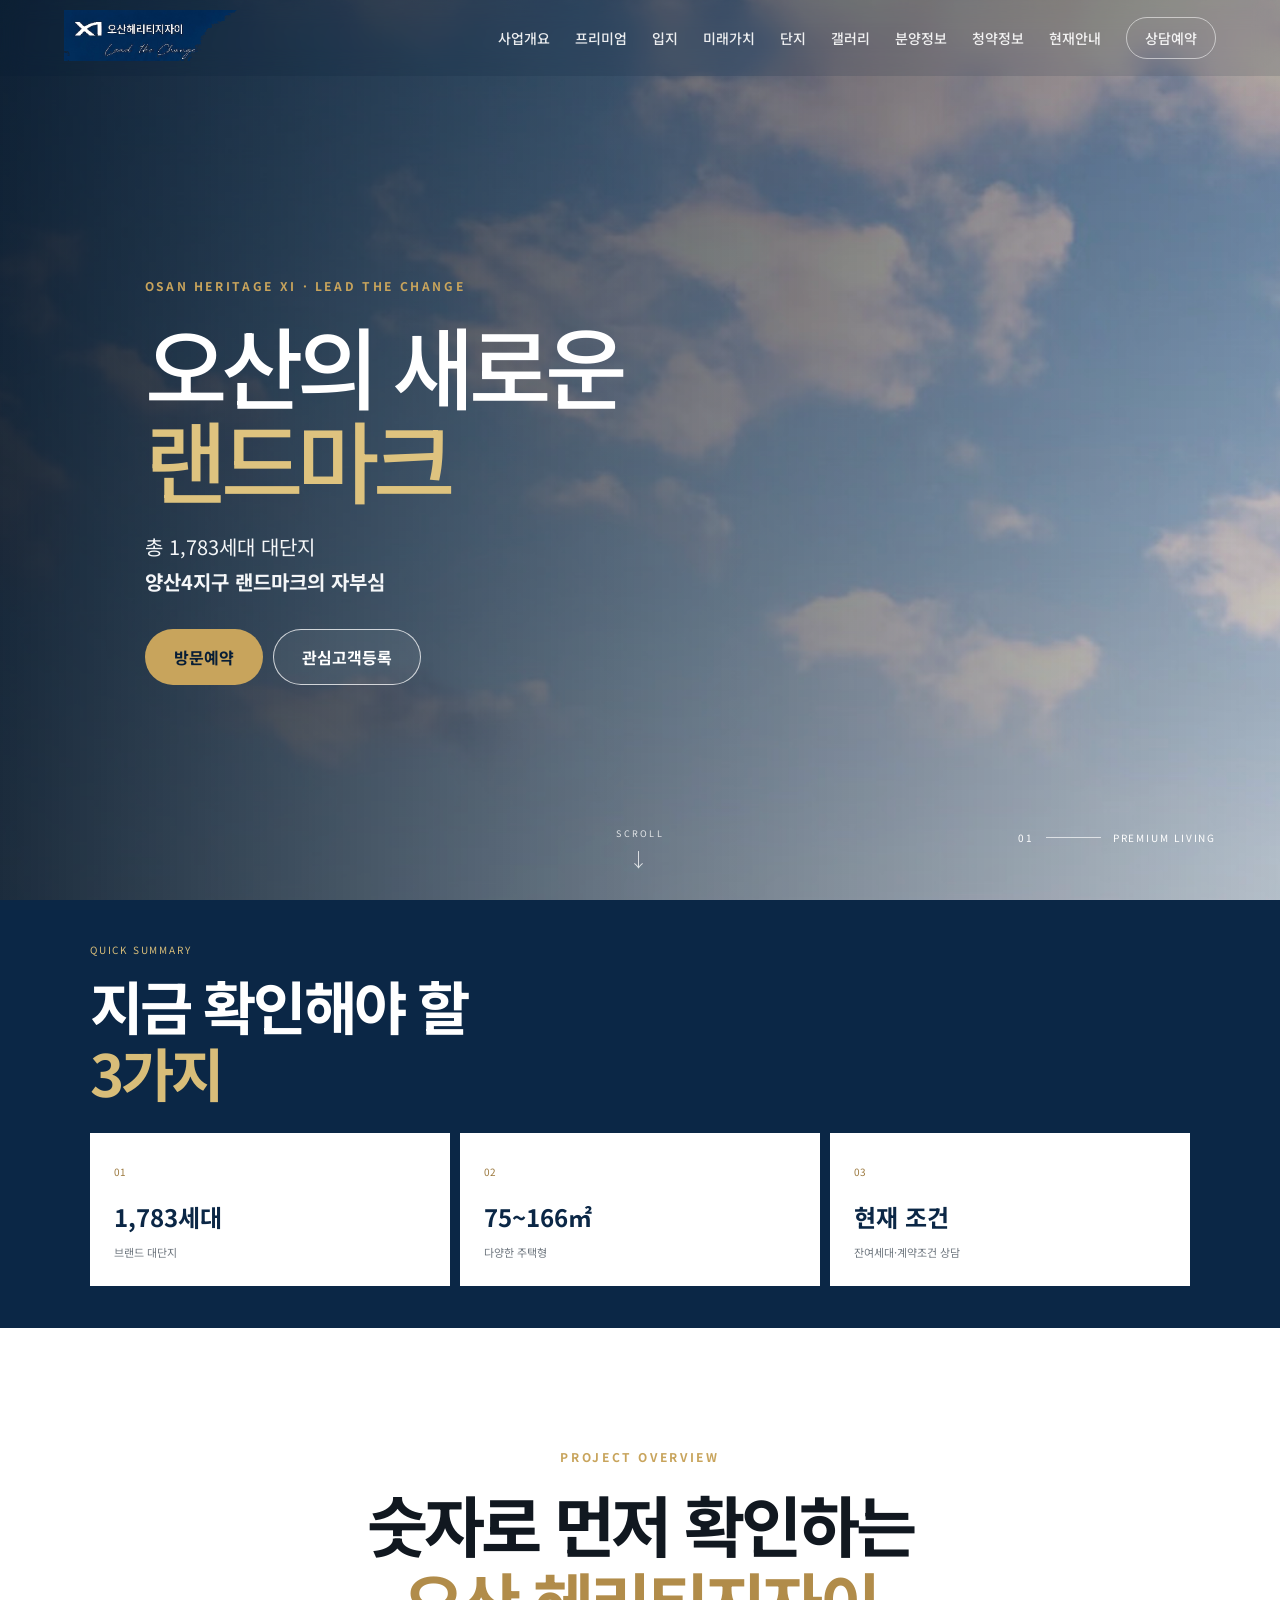
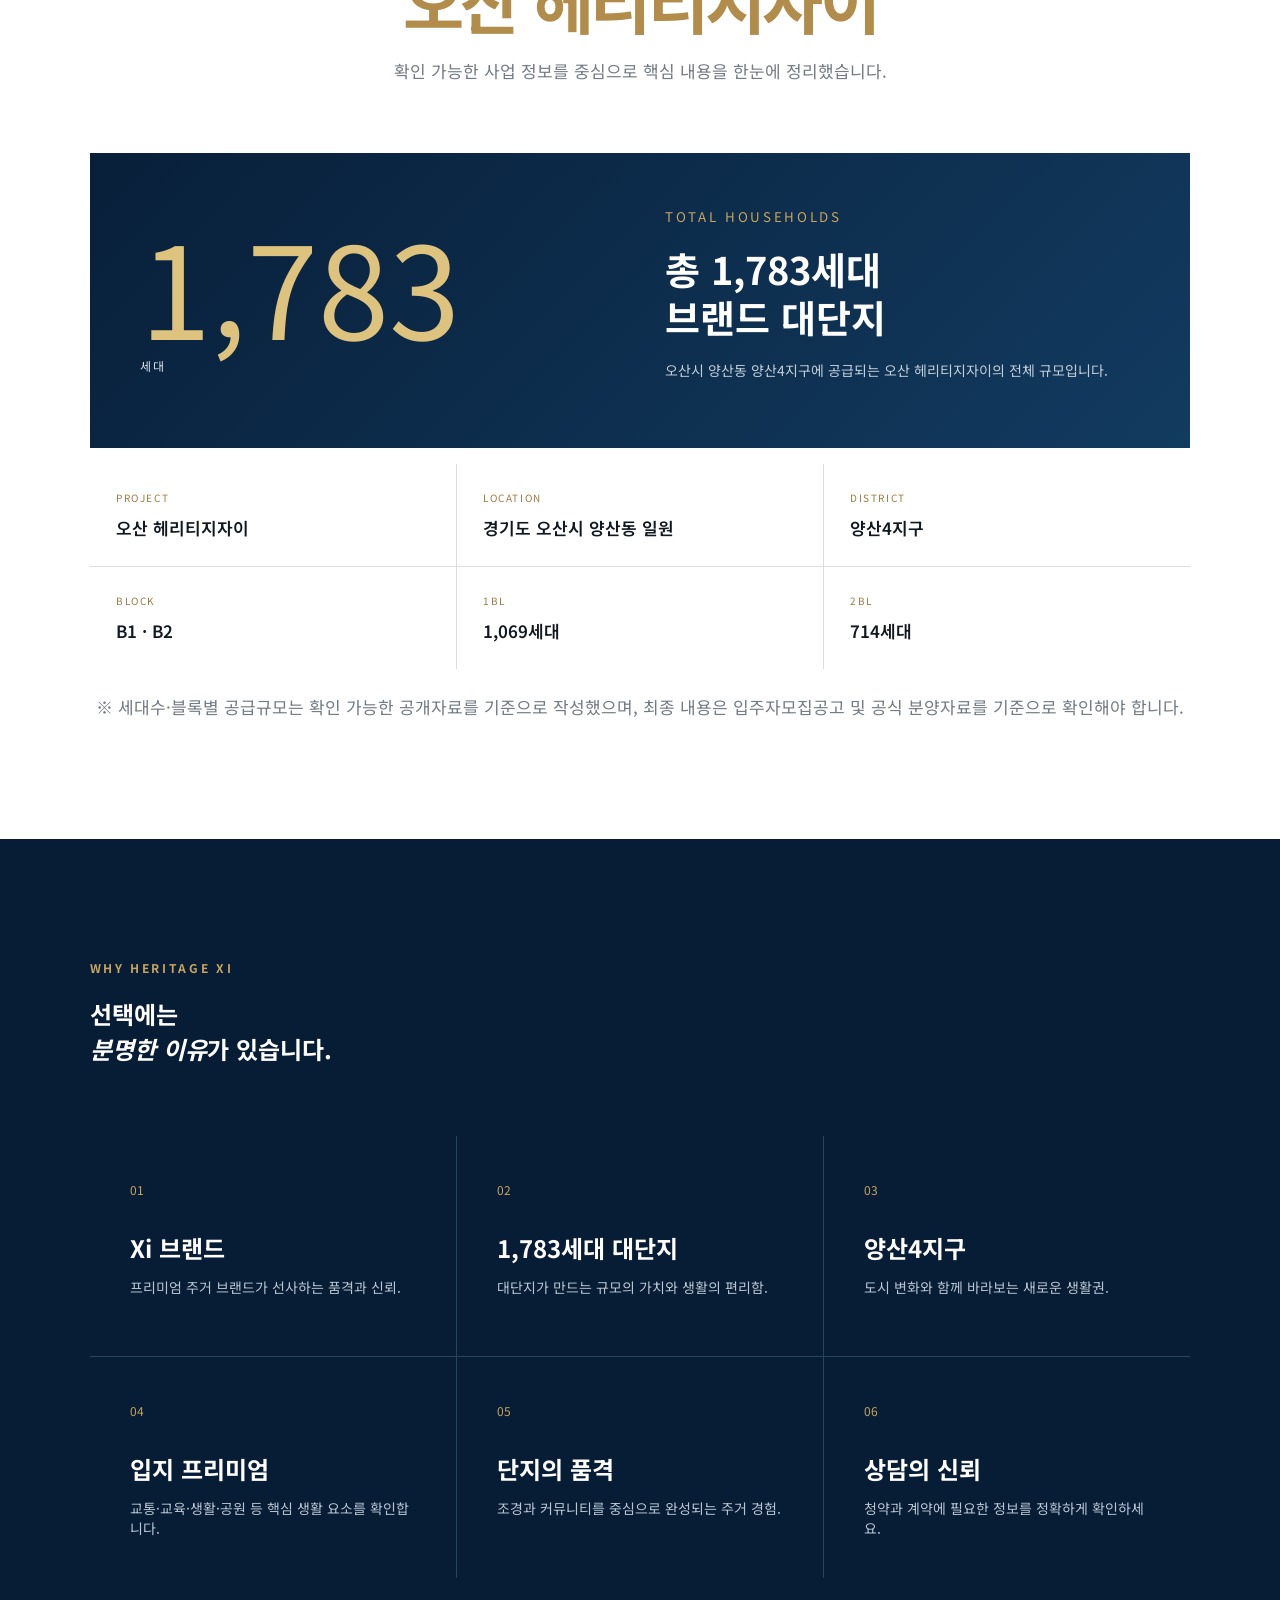
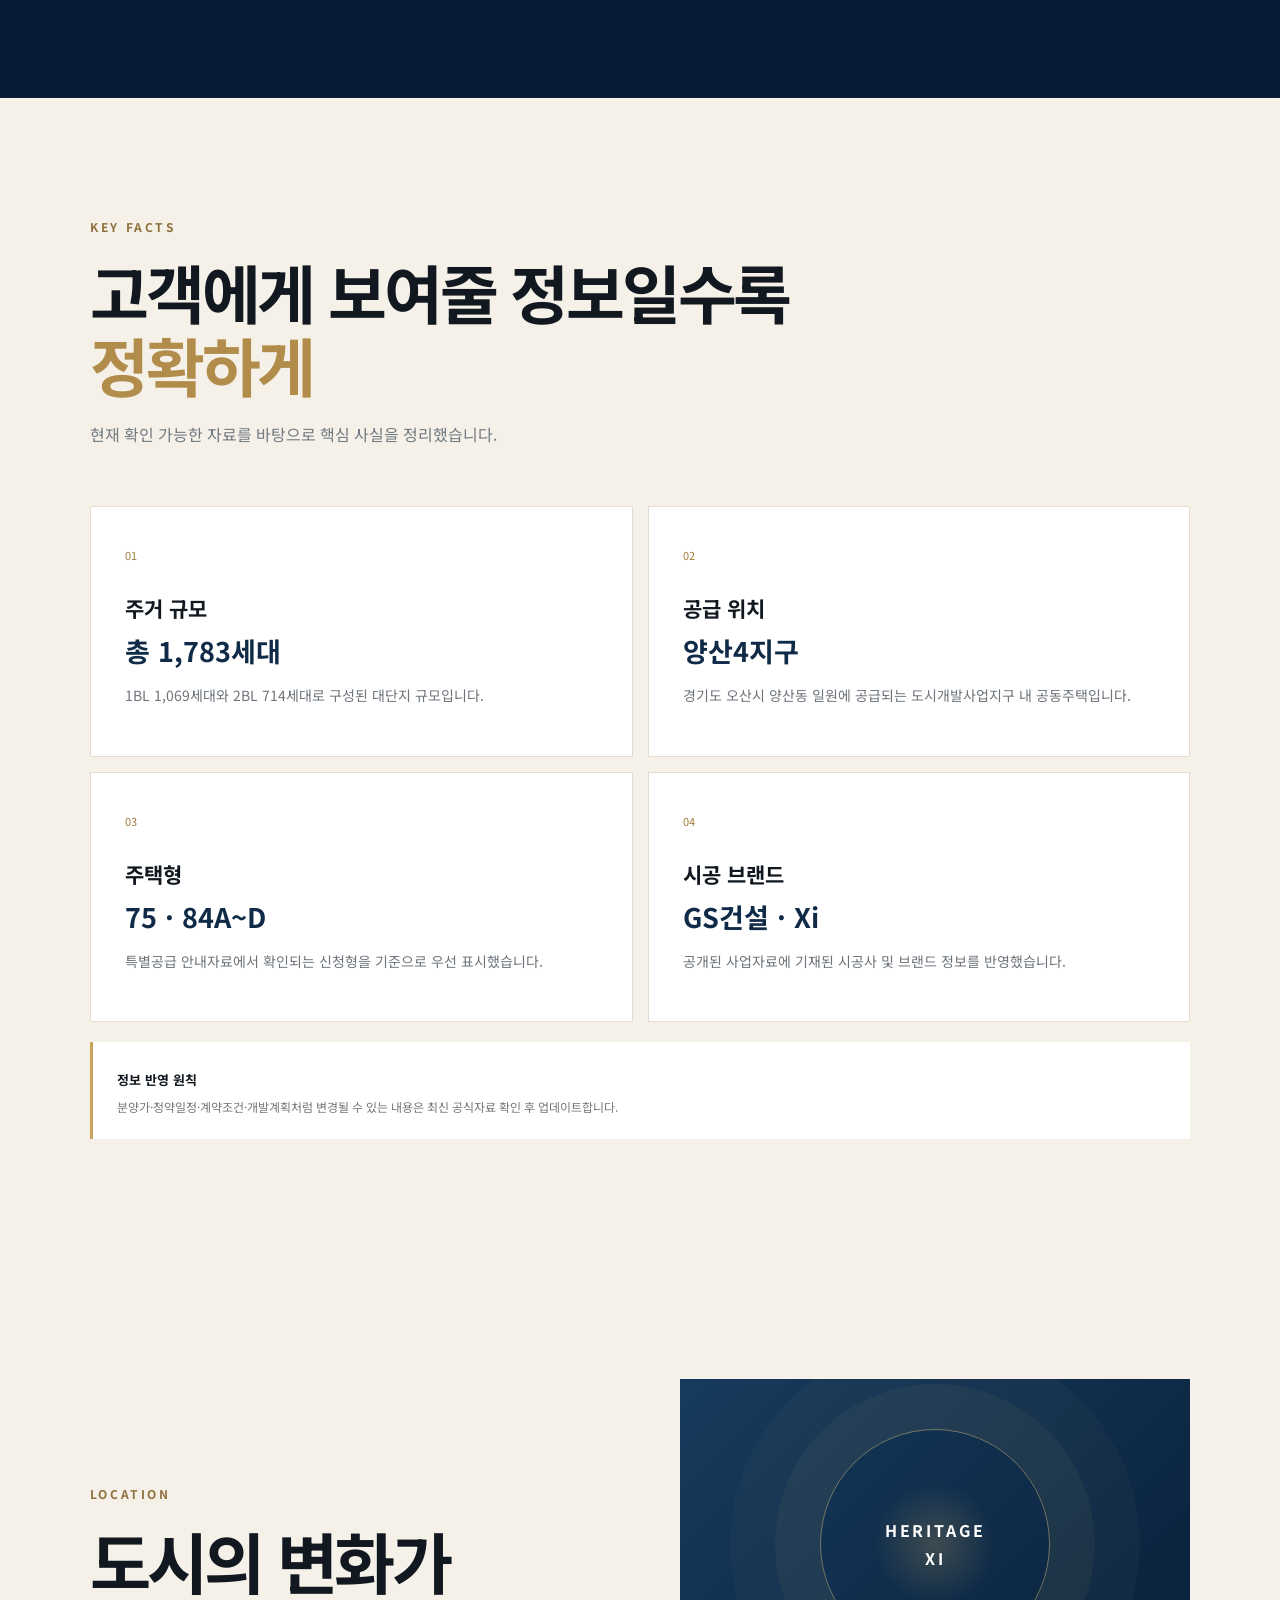
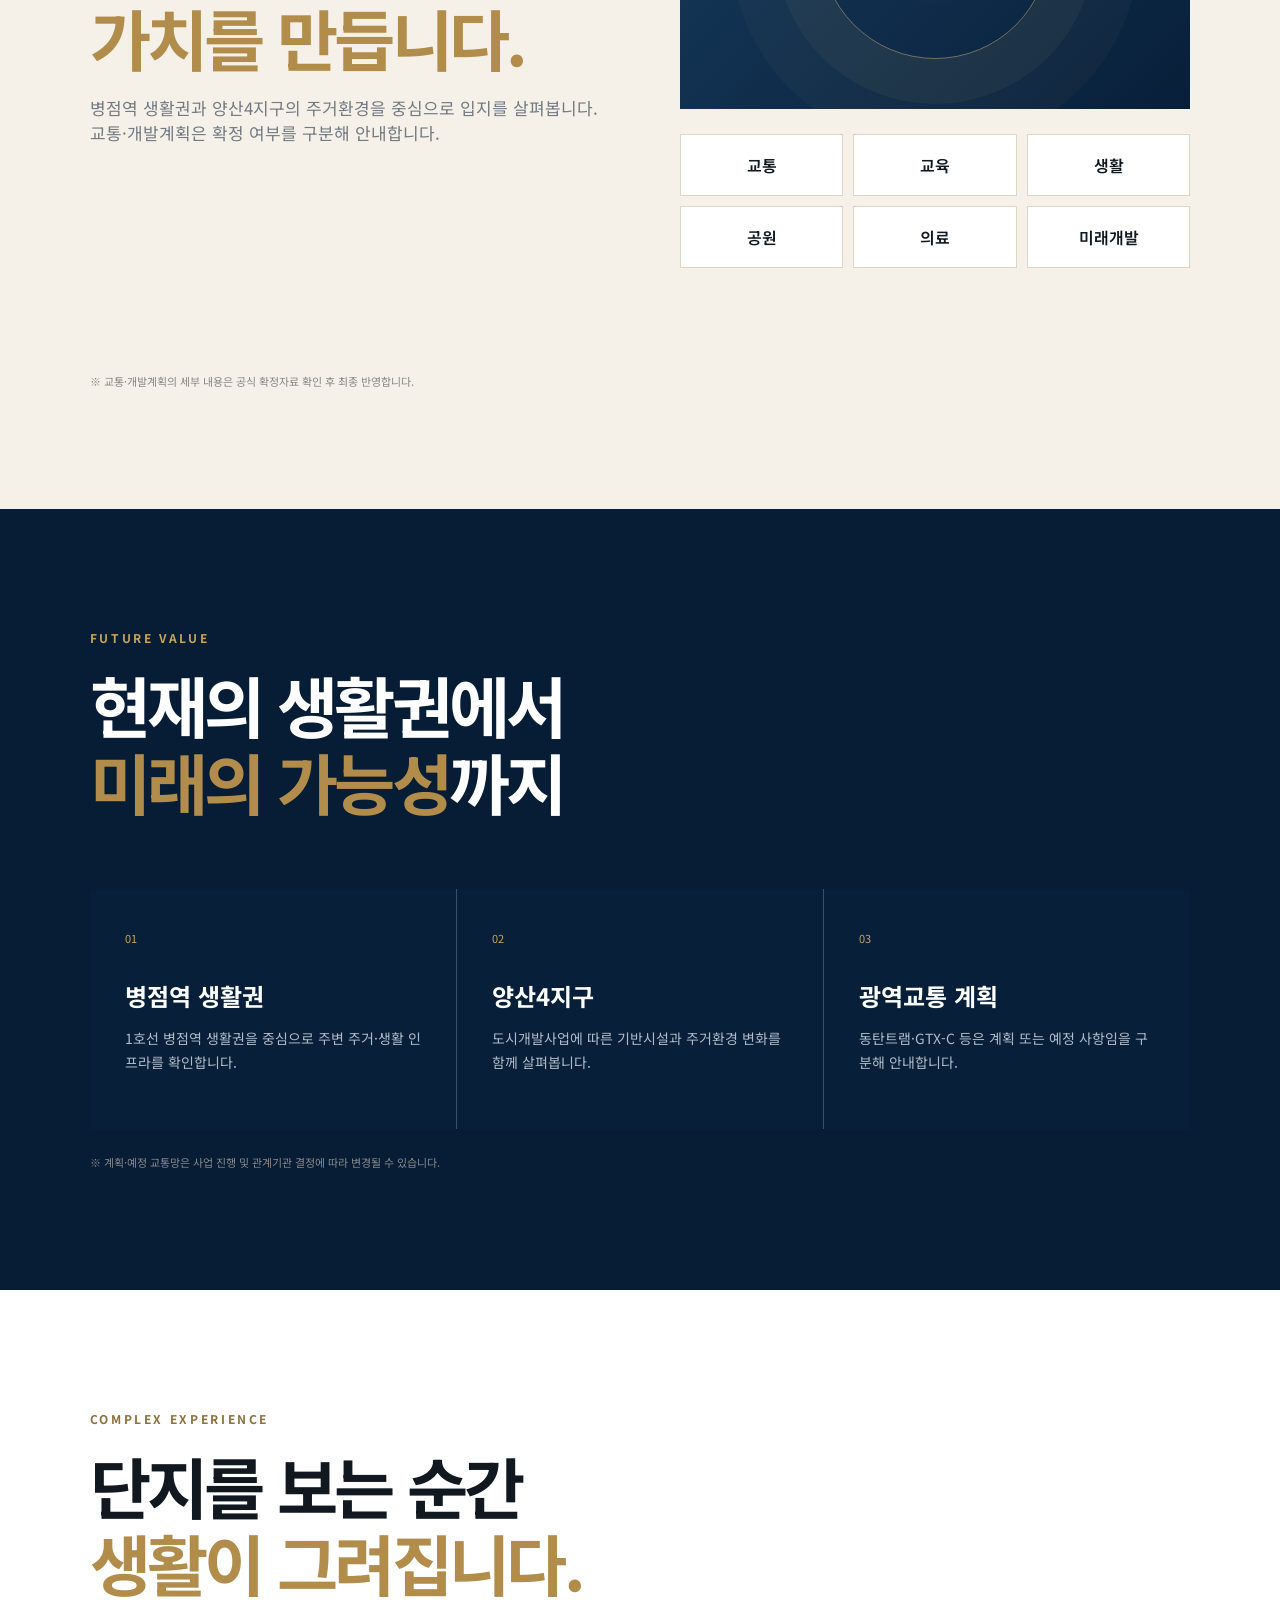
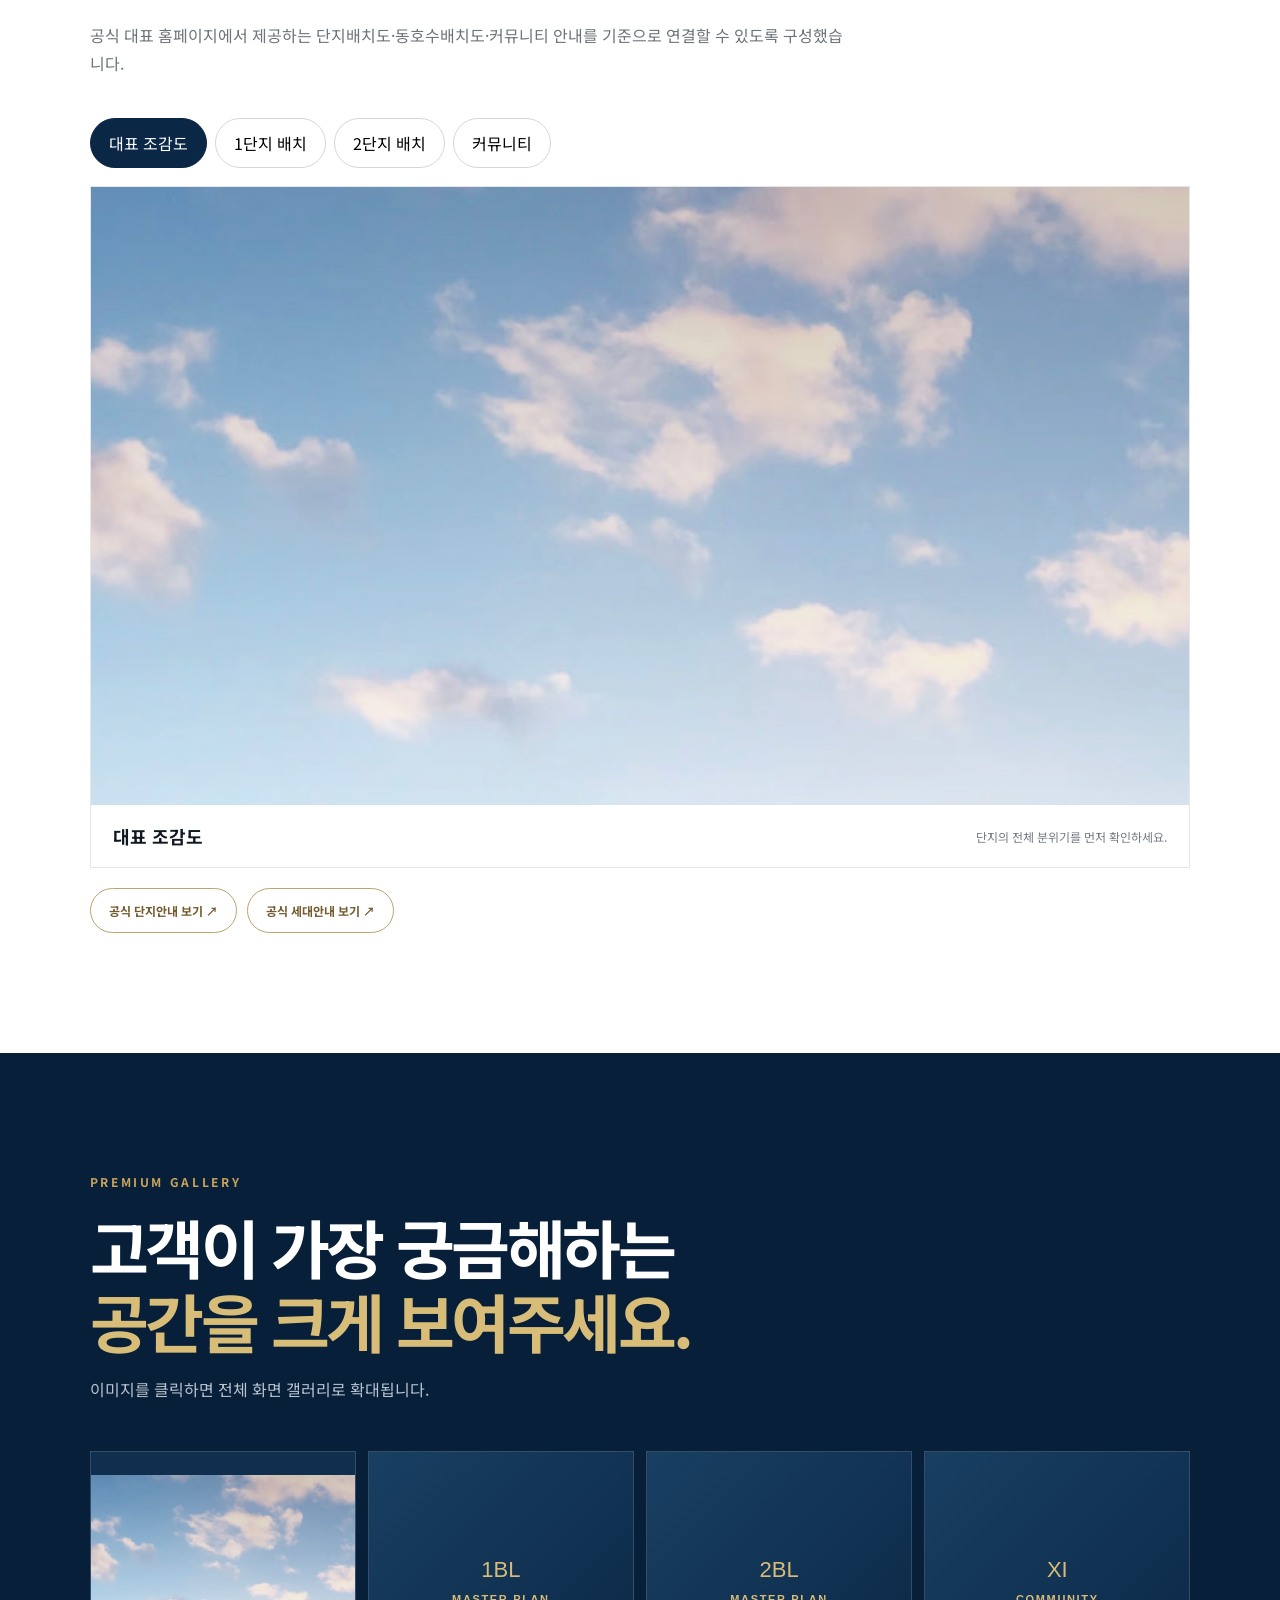
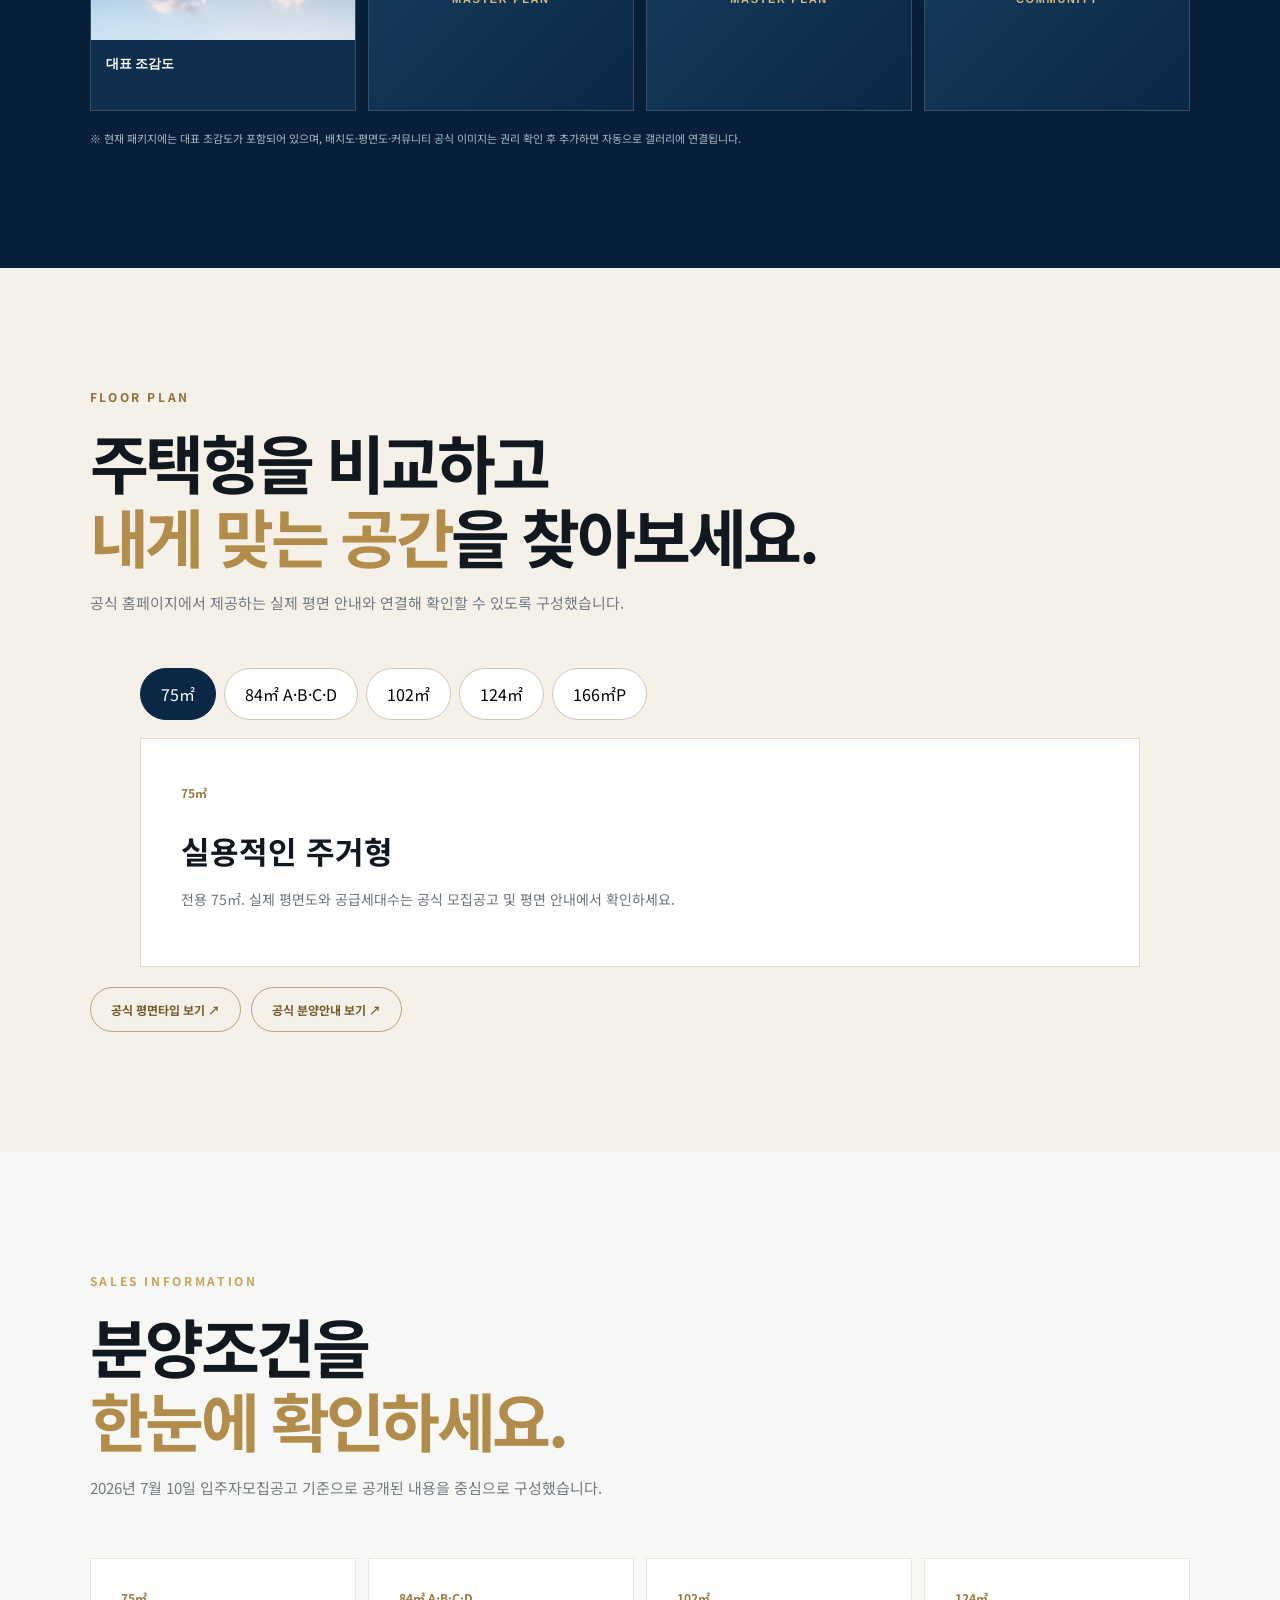
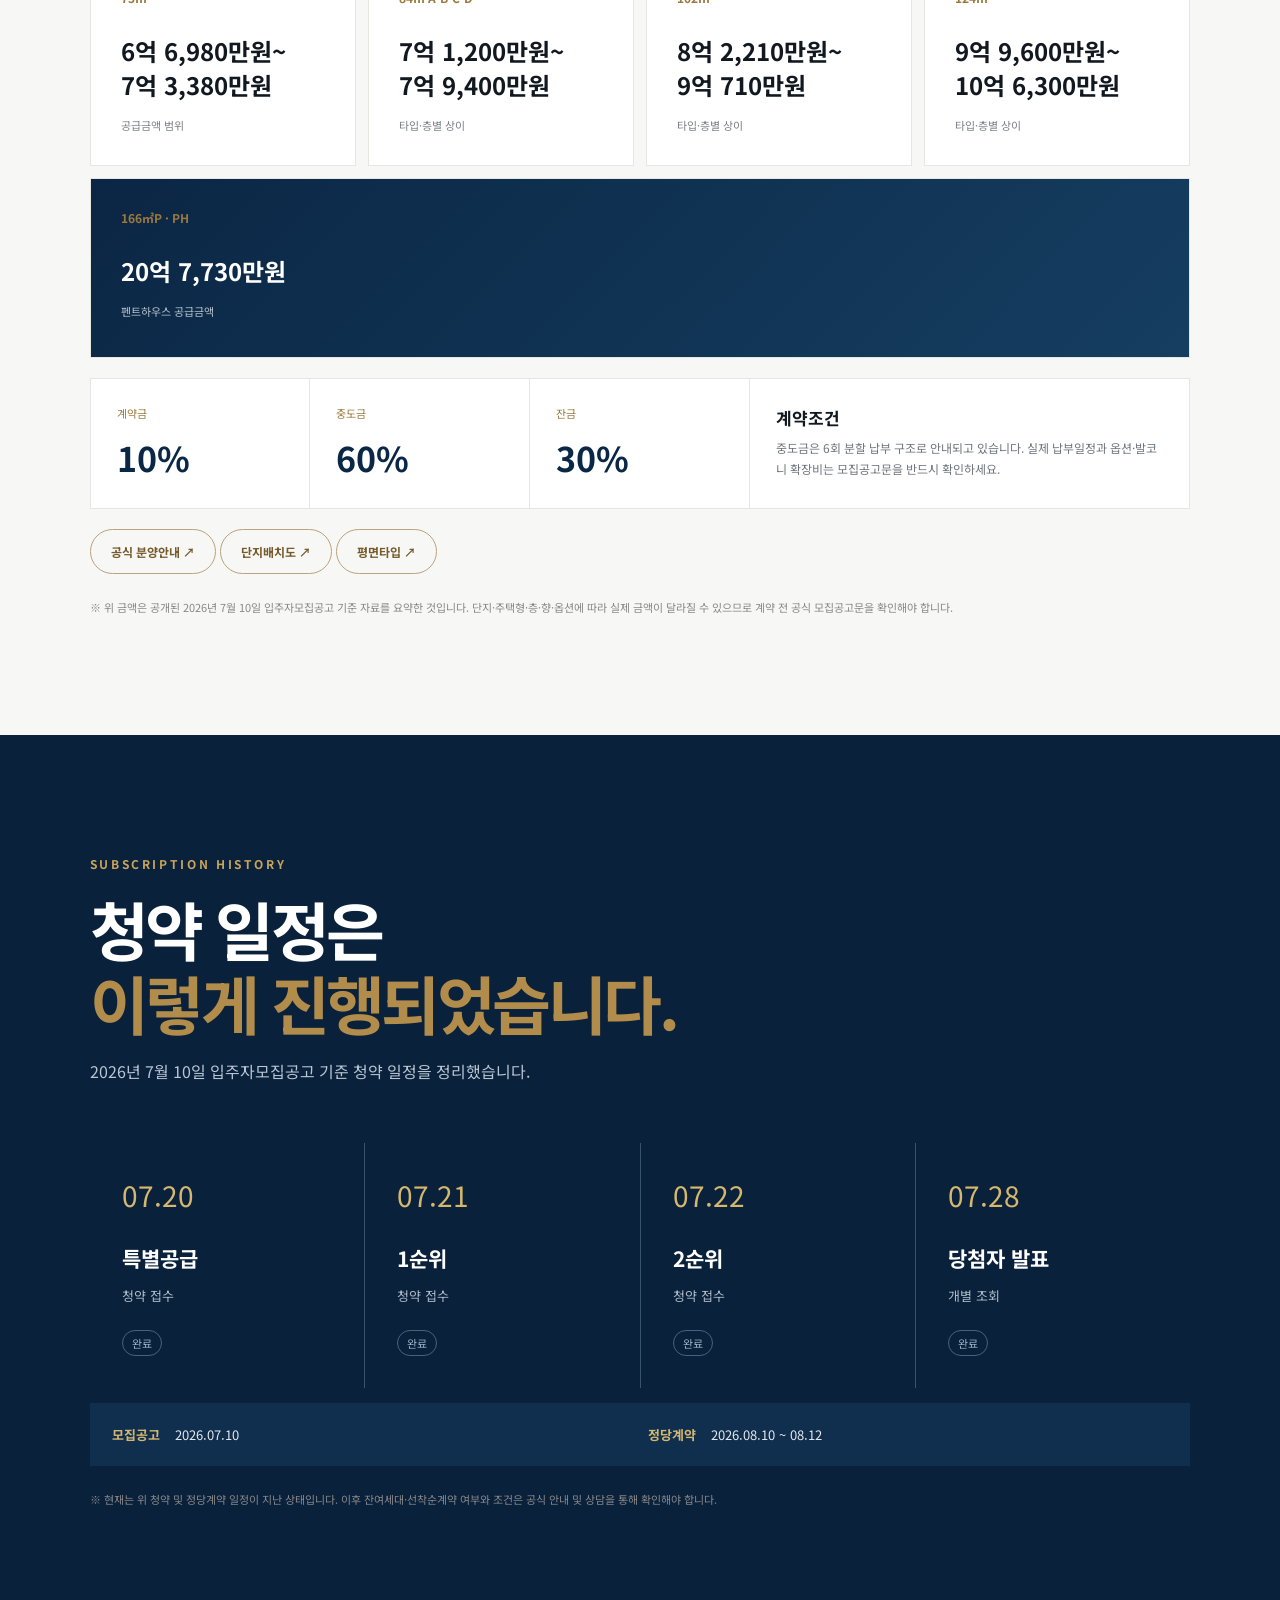
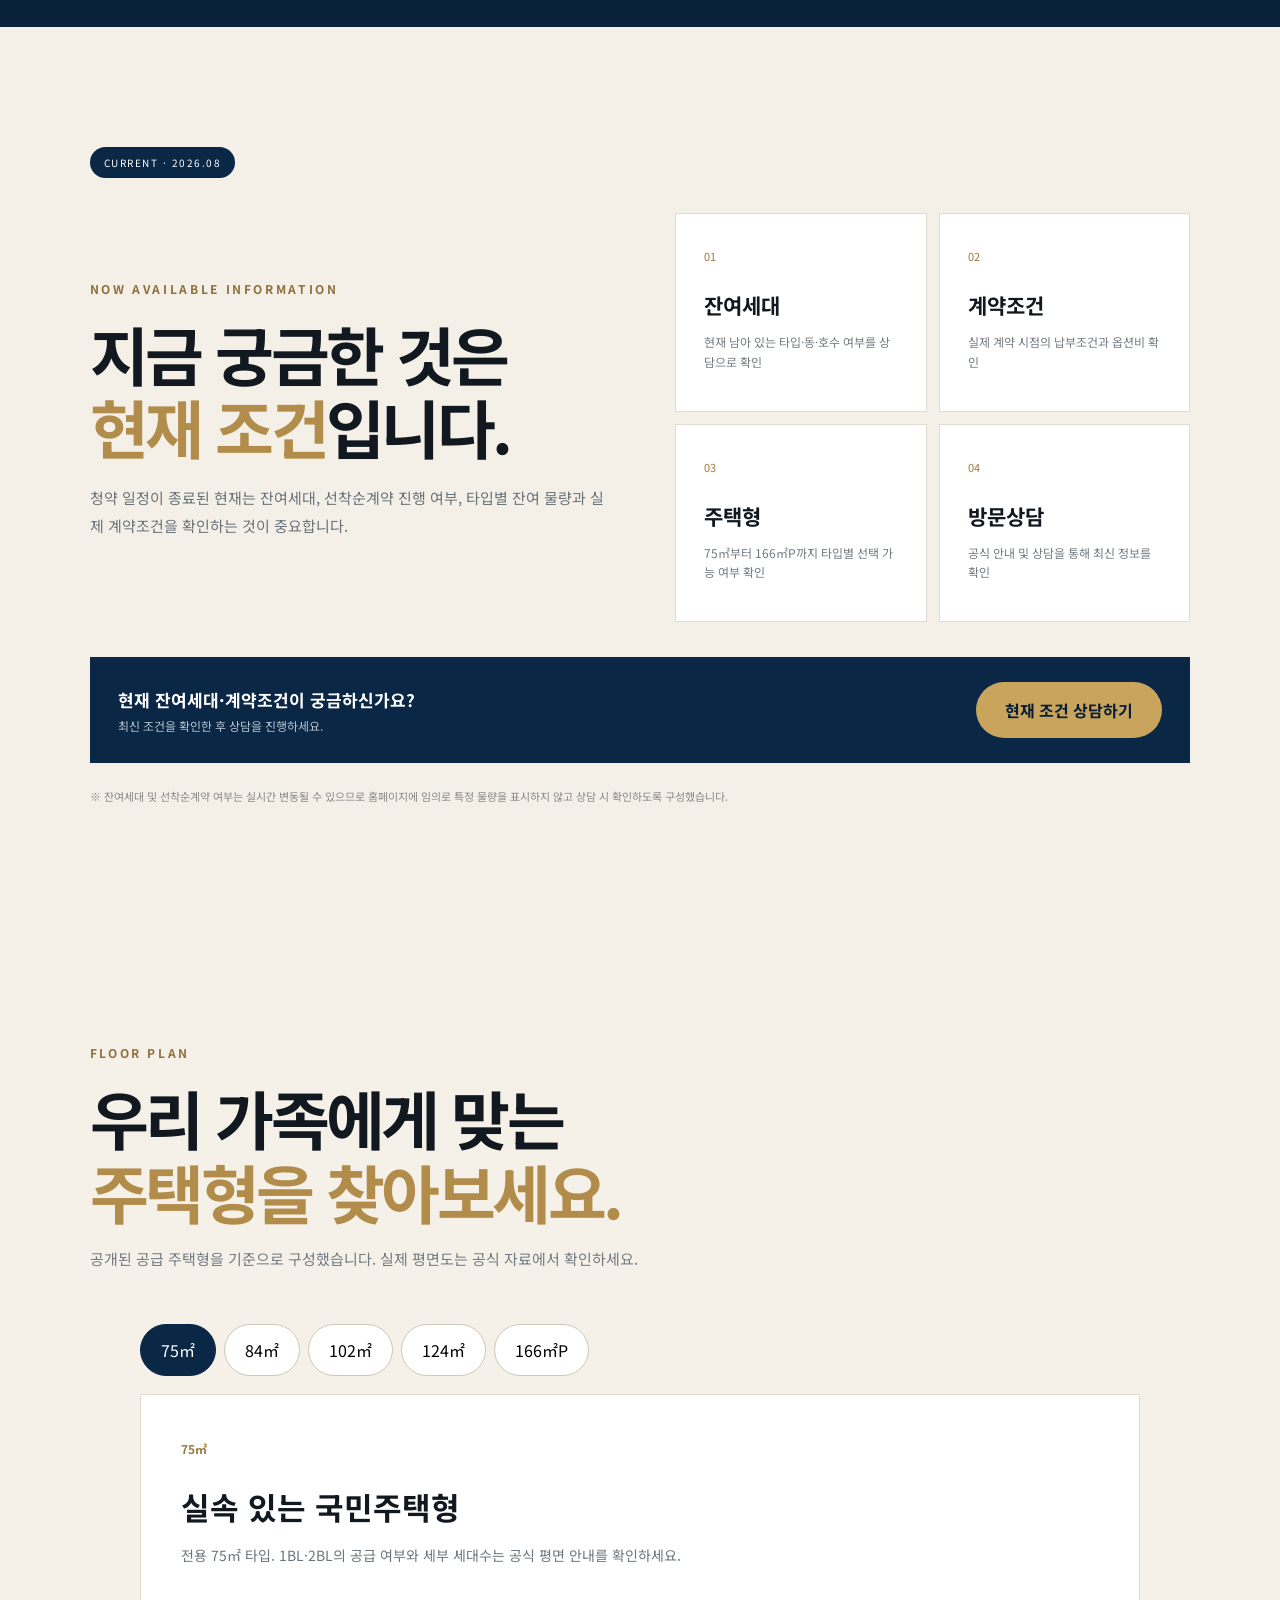
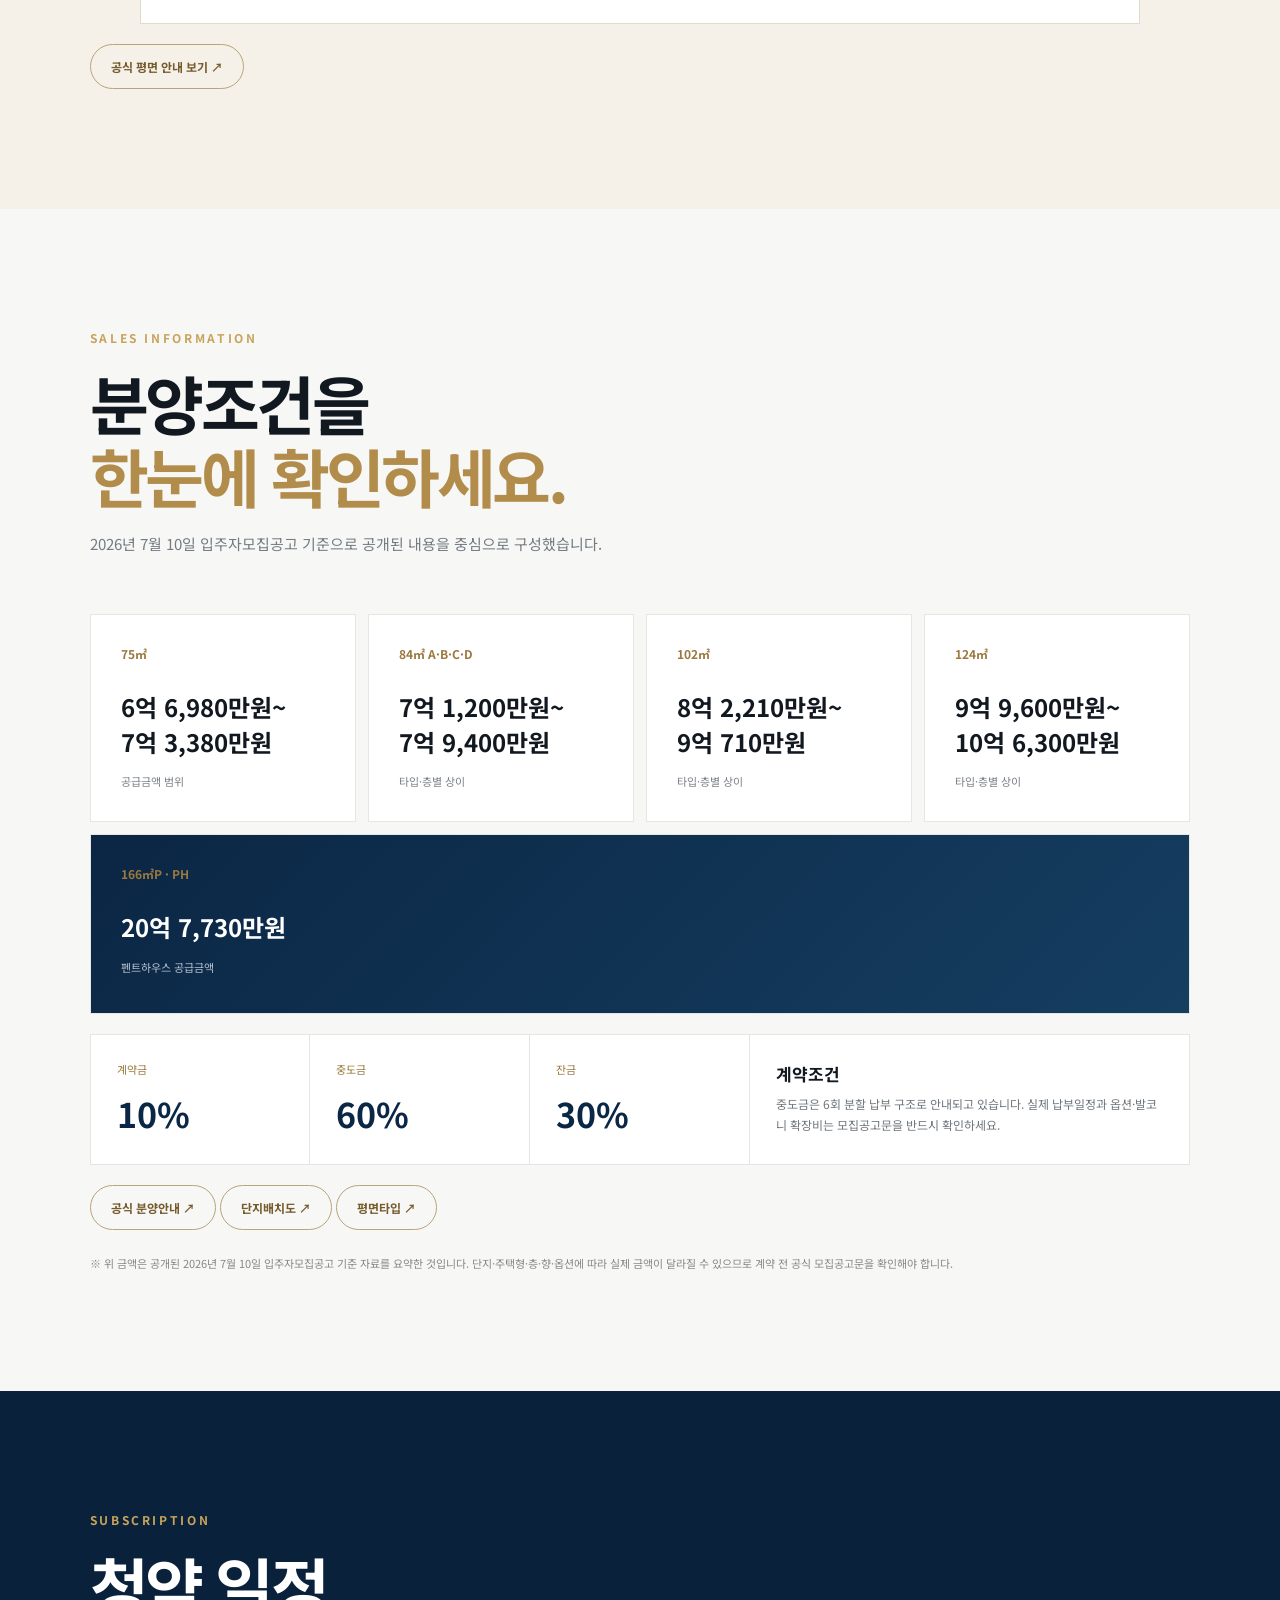
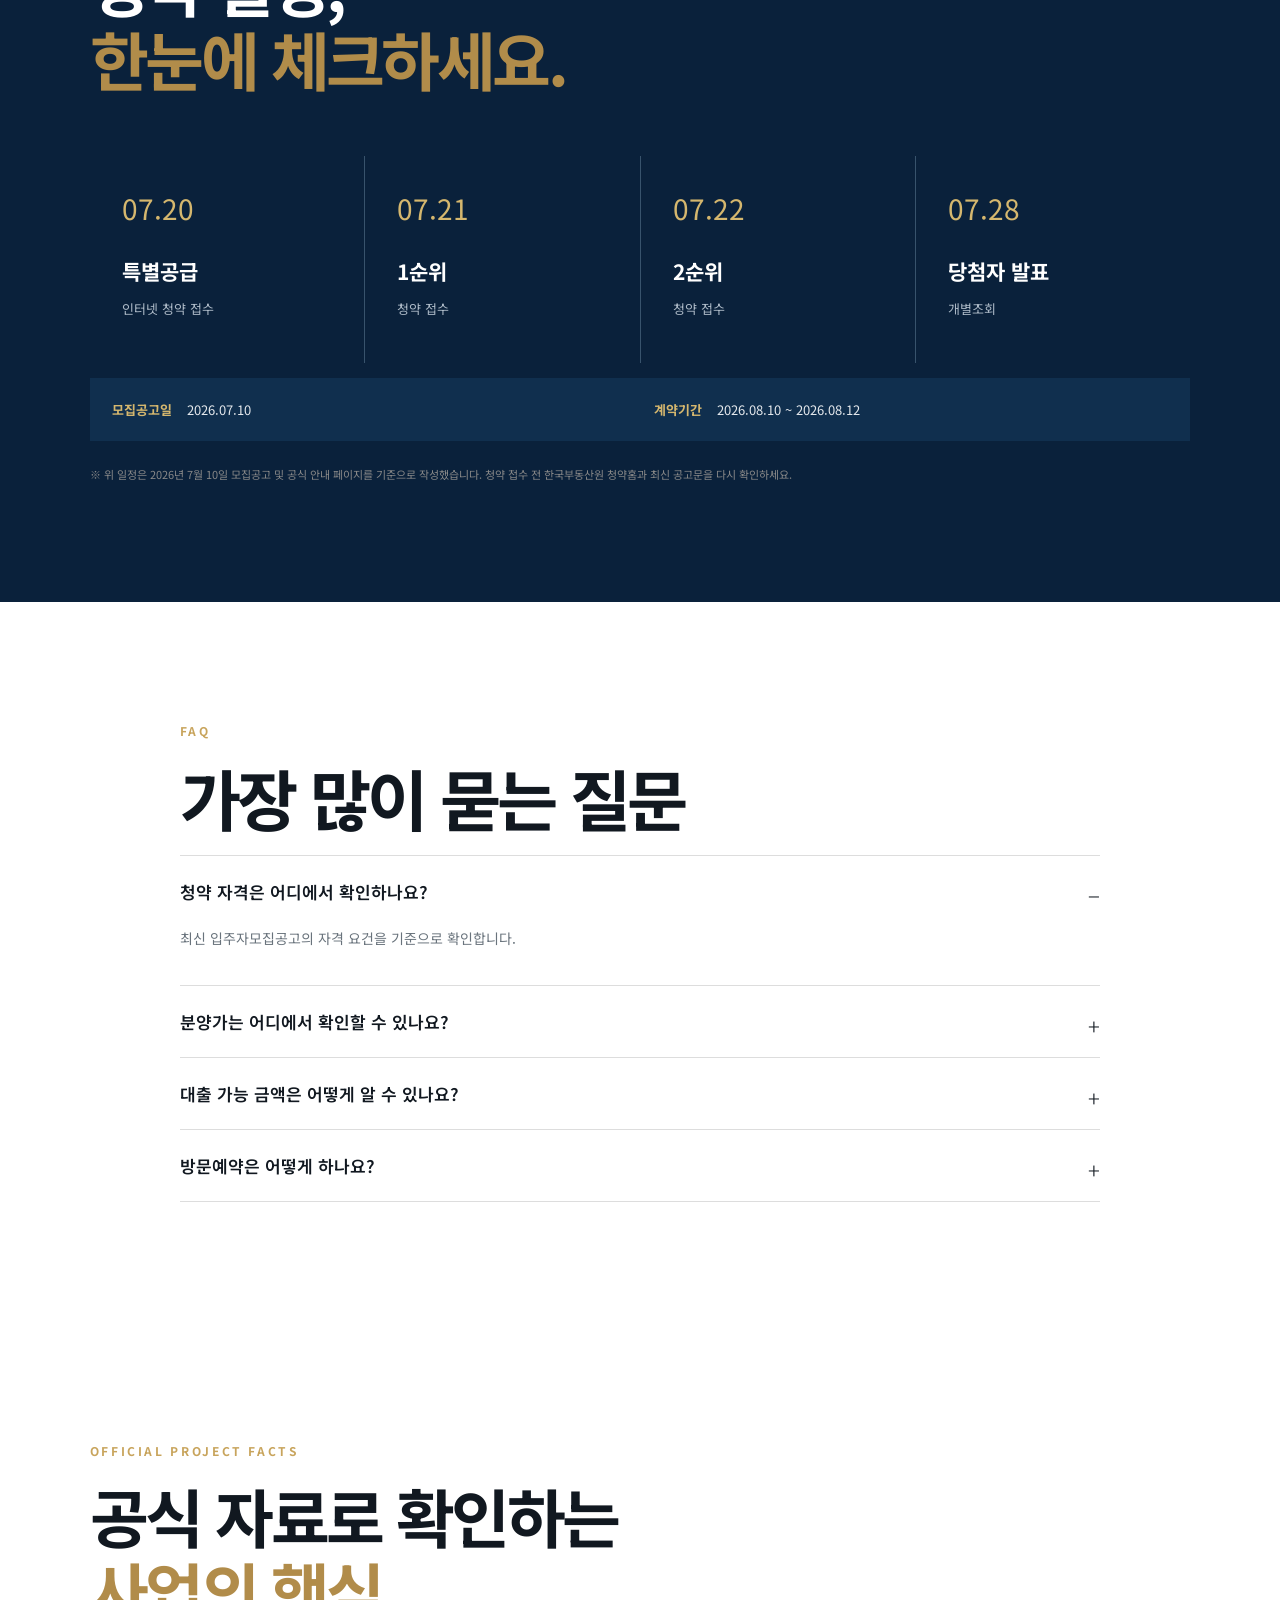
==== commit a82fbe95: "Add files via upload" ====
--- a/index.html
+++ b/index.html
@@ -7,8 +7,17 @@
 <meta name="description" content="오산 헤리티지자이 프리미엄 디지털 모델하우스">
 <meta name="theme-color" content="#081f3a">
 <link rel="stylesheet" href="css/style.css">
+
+<meta name="description" content="오산 헤리티지자이 1,783세대 브랜드 대단지. 사업개요, 평면, 분양정보, 공식 모집공고 및 현재 상담 안내를 한눈에 확인하세요.">
+<meta name="keywords" content="오산헤리티지자이, 양산4지구, 오산자이, 1783세대, 분양상담, 오산아파트">
+<meta property="og:type" content="website">
+<meta property="og:title" content="오산 헤리티지자이 | 김영태 분양상담">
+<meta property="og:description" content="오산 헤리티지자이 사업개요·평면·분양정보·현재 조건 상담">
+<meta property="og:image" content="images/hero.jpg">
+<meta name="theme-color" content="#0b2746">
 </head>
 <body>
+<div class="adTopbar"><span>오산 헤리티지자이</span><b>현재 조건 상담</b><a href="tel:01089008869">010-8900-8869</a></div>
 <header id="header">
   <a class="brand" href="#home"><img src="images/logo-transparent.png" alt="오산 헤리티지자이"></a>
   <button class="menu" id="menu" aria-label="메뉴">☰</button>
@@ -39,6 +48,19 @@
   <a class="scrollDown" href="#overview"><span>SCROLL</span><b>↓</b></a>
 </section>
 
+
+<section class="adValue">
+  <div class="adValueInner">
+    <div class="adKicker">QUICK SUMMARY</div>
+    <h2>지금 확인해야 할<br><em>3가지</em></h2>
+    <div class="adValueGrid">
+      <a href="#officialFacts"><span>01</span><b>1,783세대</b><small>브랜드 대단지</small></a>
+      <a href="#floor"><span>02</span><b>75~166㎡</b><small>다양한 주택형</small></a>
+      <a href="#current"><span>03</span><b>현재 조건</b><small>잔여세대·계약조건 상담</small></a>
+    </div>
+  </div>
+</section>
+
 <section class="statement" id="overview">
   <div class="sectionKicker">PROJECT OVERVIEW</div>
   <h2>숫자로 먼저 확인하는<br><em>오산 헤리티지자이</em></h2>
@@ -333,9 +355,9 @@
       <div class="consultantCard">
         <div class="consultantLogo">김영태</div>
         <small>오산 헤리티지자이 분양상담</small>
-        <strong>1544-5403</strong>
+        <strong>010-8900-8869</strong>
         <p>방문상담 · 타입상담 · 현재조건 확인</p>
-        <a class="btn gold" href="tel:15445403">전화 상담하기</a>
+        <a class="btn gold" href="tel:01089008869">전화 상담하기</a><a class="btn outline" href="#contact">온라인 상담신청</a>
       </div>
     </div>
   </div>
@@ -361,21 +383,57 @@
   </div>
 </section>
 
+
+<section class="quickConsult" id="quickConsult">
+  <div class="quickConsultInner">
+    <div>
+      <div class="sectionKicker">ONE-MINUTE CONSULT</div>
+      <h2>궁금한 것 하나만<br><em>선택해주세요.</em></h2>
+      <p>선택하신 항목을 기준으로 상담 내용을 정리해 드립니다.</p>
+    </div>
+    <div class="questionGrid">
+      <a href="tel:01089008869" data-q="분양가 문의">💰 <b>분양가 문의</b><small>타입·층별 공급금액</small></a>
+      <a href="tel:01089008869" data-q="84㎡ 문의">🏠 <b>84㎡ 문의</b><small>84A~D 타입 비교</small></a>
+      <a href="tel:01089008869" data-q="현재 조건 문의">📌 <b>현재 조건</b><small>잔여세대·계약조건</small></a>
+      <a href="tel:01089008869" data-q="방문상담 문의">👤 <b>방문상담</b><small>상담 일정 확인</small></a>
+    </div>
+  </div>
+</section>
+
 <section class="contact" id="contact">
-  <div><div class="sectionKicker">CONTACT</div><a class="phoneLarge" href="tel:15445403">1544-5403</a><h2>현재 오산 헤리티지자이<br>조건을 확인해보세요.</h2><p>분양가·청약·평면·방문예약 중 궁금한 내용을 남겨주세요.</p></div>
+  <div><div class="sectionKicker">CONTACT</div><a class="phoneLarge" href="tel:01089008869">010-8900-8869</a><h2>현재 오산 헤리티지자이<br>조건을 확인해보세요.</h2><p>분양가·청약·평면·방문예약 중 궁금한 내용을 남겨주세요.</p></div>
   <form id="consultForm" onsubmit="return demoSubmit(event)"><input type="hidden" id="selectedType" name="selectedType"><input type="hidden" id="selectedPurpose" name="selectedPurpose">
     <label>성함<input required placeholder="성함을 입력해주세요"></label>
     <label>연락처<input required inputmode="tel" placeholder="010-0000-0000"></label>
     <label>희망 평형<select><option>선택해주세요</option><option>84A</option><option>84B</option><option>84C</option></select></label>
     <label>문의내용<textarea id="message" rows="4" placeholder="궁금하신 내용을 입력해주세요"></textarea></label>
+    <label class="consent"><input type="checkbox" id="privacyConsent" required> 개인정보 수집 및 이용에 동의합니다. <a href="#privacy">내용보기</a></label>
     <label class="agree"><input type="checkbox" required> 개인정보 수집·이용에 동의합니다.</label>
     <button class="btn gold wide">현재 조건 상담 신청</button>
     <small>※ 현재는 데모 폼입니다. 실제 운영 시 상담 접수 시스템을 연결합니다.</small>
   </form>
 </section>
 </main>
-<section class="trust"><div><b>정확한 정보</b><span>공식 자료 기준으로 안내</span></div><div><b>현재 조건</b><span>실시간 변동 사항은 상담 확인</span></div><div><b>맞춤 상담</b><span>희망 타입부터 함께 검토</span></div></section><footer><a class="footerPhone" href="tel:15445403">☎ 1544-5403</a><img src="images/logo-transparent.png" alt="오산 헤리티지자이"><p>OSAN HERITAGE XI · PREMIUM DIGITAL MODEL HOUSE</p><small>※ 본 페이지는 제작·검토용 데모입니다. 실제 분양가·청약자격·일정·개발계획 등은 최신 공식 자료 확인 후 반영해야 합니다.</small></footer>
-<div class="mobileBar"><a href="tel:15445403">1544-5403</a><a href="#contact">관심고객</a><a href="#contact">방문예약</a></div>
+<section class="trust"><div><b>정확한 정보</b><span>공식 자료 기준으로 안내</span></div><div><b>현재 조건</b><span>실시간 변동 사항은 상담 확인</span></div><div><b>맞춤 상담</b><span>희망 타입부터 함께 검토</span></div></section>
+<section class="privacy" id="privacy">
+  <div class="privacyInner">
+    <div class="sectionKicker">PRIVACY NOTICE</div>
+    <h2>개인정보 수집·이용 안내</h2>
+    <p>상담 신청을 위해 이름·연락처 등 필요한 최소한의 정보를 입력받을 수 있습니다. 실제 운영 시 개인정보처리방침 및 수집·이용 동의 문구를 현장 운영주체의 최신 정책에 맞게 확정해 주세요.</p>
+    <div class="privacyBox">
+      <b>중요</b>
+      <span>현재 이 GitHub Pages 버전은 서버 DB에 개인정보를 저장하지 않습니다. 실제 접수 기능을 연결하기 전에는 고객 개인정보가 외부로 전송되지 않도록 별도 폼/CRM 연동을 완료해야 합니다.</span>
+    </div>
+  </div>
+</section>
+
+<section class="sourceDisclosure">
+  <div><b>정보 기준</b><span>공식 사업개요·모집공고·평면 안내를 우선 기준으로 제작했습니다.</span></div>
+  <div><b>현재 조건</b><span>잔여세대·계약조건은 실시간 변동될 수 있어 상담 시 최신 확인합니다.</span></div>
+  <div><b>공식 자료</b><span><a href="https://xi-heritage.co.kr/" target="_blank" rel="noopener">대표 홈페이지 ↗</a> · <a href="https://www.xi-home.kr/" target="_blank" rel="noopener">공식 안내 ↗</a></span></div>
+</section>
+<footer><a class="footerPhone" href="tel:01089008869">☎ 010-8900-8869</a><img src="images/logo-transparent.png" alt="오산 헤리티지자이"><p>OSAN HERITAGE XI · PREMIUM DIGITAL MODEL HOUSE</p><small>※ 본 페이지는 제작·검토용 데모입니다. 실제 분양가·청약자격·일정·개발계획 등은 최신 공식 자료 확인 후 반영해야 합니다.</small></footer>
+<div class="mobileBar"><a href="tel:01089008869">010-8900-8869</a><a href="#contact">관심고객</a><a href="#contact">방문예약</a></div>
 <div class="imageModal" id="imageModal" aria-hidden="true">
   <button class="modalClose" id="modalClose" aria-label="닫기">×</button>
   <div class="modalInner">
--- a/css/style.css
+++ b/css/style.css
@@ -42,3 +42,22 @@
 /* V8 consultant branding */
 .consultant{background:linear-gradient(135deg,#071d36,#123b5e);color:#fff}.consultantInner{max-width:1200px;margin:auto}.consultantBadge{display:inline-block;border:1px solid rgba(216,189,121,.55);border-radius:999px;padding:8px 13px;font-size:9px;letter-spacing:.2em;color:#d8bd79}.consultantGrid{display:grid;grid-template-columns:1fr 420px;gap:80px;align-items:center;margin-top:30px}.consultantGrid h2{font-size:clamp(40px,5vw,70px);line-height:1.15;letter-spacing:-.055em;margin:20px 0}.consultantGrid h2 em{font-style:normal;color:#d8bd79}.consultantGrid>div>p{color:#b8c5d1;line-height:1.9;font-size:14px}.consultantCard{background:#fff;color:#0b2746;padding:35px}.consultantLogo{font-size:38px;font-weight:700;letter-spacing:-.05em}.consultantCard small{display:block;color:#8c7348;margin-top:8px}.consultantCard strong{display:block;font-size:34px;margin:24px 0 5px;letter-spacing:.05em}.consultantCard p{font-size:12px;color:#6d767e}.consultantCard .btn{margin-top:15px;width:100%}.trust{display:grid;grid-template-columns:repeat(3,1fr);background:#0b2746;color:#fff}.trust div{padding:25px;text-align:center;border-right:1px solid rgba(255,255,255,.12)}.trust div:last-child{border:0}.trust b{display:block;color:#d8bd79;font-size:14px}.trust span{display:block;color:#aebbc8;font-size:11px;margin-top:7px}
 @media(max-width:900px){.consultantGrid{grid-template-columns:1fr;gap:40px}.consultantCard{max-width:500px}.trust{grid-template-columns:1fr}}
+
+/* V9 production readiness */
+.consent{display:flex!important;align-items:flex-start;gap:8px;font-size:11px!important;color:#68727b!important;line-height:1.6}.consent input{margin-top:3px}.consent a{color:#8d6d36;text-decoration:underline}.privacy{background:#f3f4f2}.privacyInner{max-width:1000px;margin:auto}.privacy h2{font-size:32px;margin:18px 0}.privacyInner>p{color:#69737b;line-height:1.8;font-size:13px}.privacyBox{margin-top:20px;background:#fff;border-left:3px solid #c8a45c;padding:20px;display:flex;gap:15px;font-size:12px;line-height:1.7}.privacyBox b{color:#8e6d38;white-space:nowrap}.mobileBar{display:none}
+@media(max-width:700px){.mobileBar{display:grid;grid-template-columns:repeat(3,1fr);position:fixed;left:0;right:0;bottom:0;z-index:90;background:#081f39;box-shadow:0 -4px 18px rgba(0,0,0,.15)}.mobileBar a{color:#fff;text-align:center;padding:14px 4px;font-size:11px;border-right:1px solid rgba(255,255,255,.12)}.mobileBar a:nth-child(2){background:#c8a45c;color:#0b2746;font-weight:700}.mobileBar a:last-child{border:0}body{padding-bottom:48px}}
+
+/* V10 official-image gallery polish */
+.galleryCard img{aspect-ratio:16/10;object-fit:cover;background:#e8edf0}.galleryCard{overflow:hidden}.galleryCard span{min-height:48px;display:flex;align-items:center}
+.officialImgNote{max-width:1200px;margin:14px auto 0;color:#7a8188;font-size:11px}
+
+/* V11 Naver-ad / mobile conversion layer */
+.adTopbar{display:none}.adValue{background:#0b2746;color:#fff;padding:42px 24px}.adValueInner{max-width:1100px;margin:auto}.adKicker{font-size:10px;letter-spacing:.18em;color:#d8bd79}.adValue h2{font-size:clamp(34px,6vw,58px);line-height:1.15;letter-spacing:-.05em;margin:15px 0 28px}.adValue h2 em{font-style:normal;color:#d8bd79}.adValueGrid{display:grid;grid-template-columns:repeat(3,1fr);gap:10px}.adValueGrid a{display:block;background:#fff;color:#0b2746;padding:24px;text-decoration:none;min-height:135px}.adValueGrid span{font-size:10px;color:#9c793e}.adValueGrid b{display:block;font-size:24px;margin:18px 0 4px}.adValueGrid small{color:#707880;font-size:11px}
+.btn.outline{display:inline-block;border:1px solid #bca36f;color:#765c2f;background:#fff;padding:12px 18px;border-radius:999px;font-size:12px;font-weight:700;text-decoration:none;margin-left:8px}
+@media(max-width:700px){
+  .adTopbar{display:flex;position:fixed;top:0;left:0;right:0;z-index:95;background:#081f39;color:#fff;align-items:center;gap:10px;padding:9px 12px;font-size:10px}.adTopbar span{flex:1}.adTopbar b{color:#d8bd79}.adTopbar a{color:#fff;font-weight:700;text-decoration:none}.adValue{padding:34px 18px}.adValueGrid{grid-template-columns:1fr}.adValueGrid a{min-height:90px;padding:18px}.adValueGrid b{font-size:21px;margin:8px 0 2px}body{padding-top:34px}.btn.outline{margin-left:0;margin-top:8px;width:100%;text-align:center}}
+
+/* V12 high-conversion question chooser */
+.quickConsult{background:#f5f1e8}.quickConsultInner{max-width:1150px;margin:auto;display:grid;grid-template-columns:.9fr 1.1fr;gap:60px;align-items:center}.quickConsult h2{font-size:clamp(38px,5vw,64px);line-height:1.15;letter-spacing:-.05em;margin:18px 0}.quickConsult h2 em{font-style:normal;color:#b18c4a}.quickConsult p{color:#6d747b;line-height:1.8}.questionGrid{display:grid;grid-template-columns:1fr 1fr;gap:12px}.questionGrid a{background:#fff;border:1px solid #e1dcd2;padding:24px;color:#0b2746;text-decoration:none;min-height:145px;transition:.2s}.questionGrid a:hover{transform:translateY(-3px);box-shadow:0 10px 24px rgba(0,0,0,.08)}.questionGrid b{display:block;font-size:19px;margin:16px 0 5px}.questionGrid small{color:#737b82;font-size:11px}.sourceDisclosure{display:grid;grid-template-columns:repeat(3,1fr);background:#071d36;color:#fff}.sourceDisclosure>div{padding:22px;border-right:1px solid rgba(255,255,255,.1)}.sourceDisclosure>div:last-child{border:0}.sourceDisclosure b{display:block;color:#d8bd79;font-size:12px}.sourceDisclosure span{display:block;color:#aebbc8;font-size:10px;line-height:1.6;margin-top:6px}.sourceDisclosure a{color:#d8bd79}
+@media(max-width:900px){.quickConsultInner{grid-template-columns:1fr;gap:35px}.sourceDisclosure{grid-template-columns:1fr}.sourceDisclosure>div{border-right:0;border-bottom:1px solid rgba(255,255,255,.1)}}
+@media(max-width:540px){.questionGrid{grid-template-columns:1fr}.questionGrid a{min-height:110px;padding:20px}}
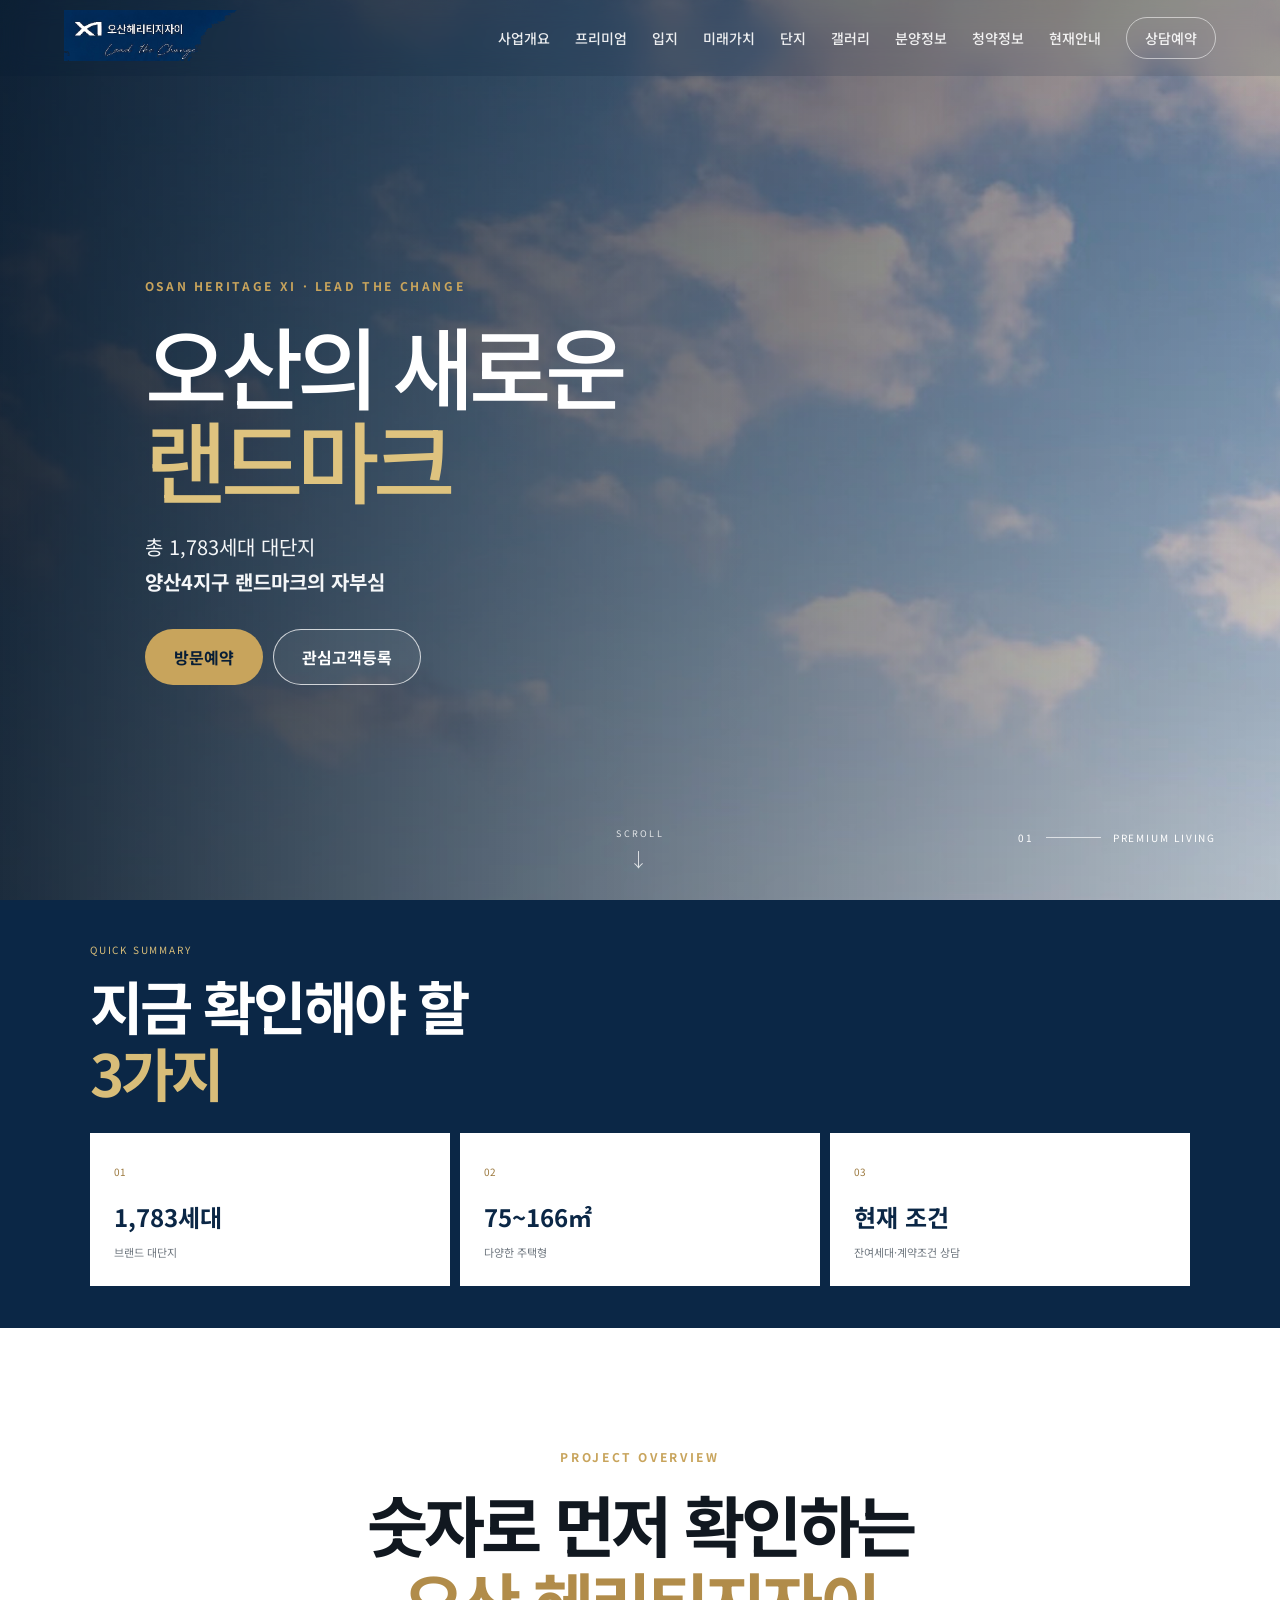
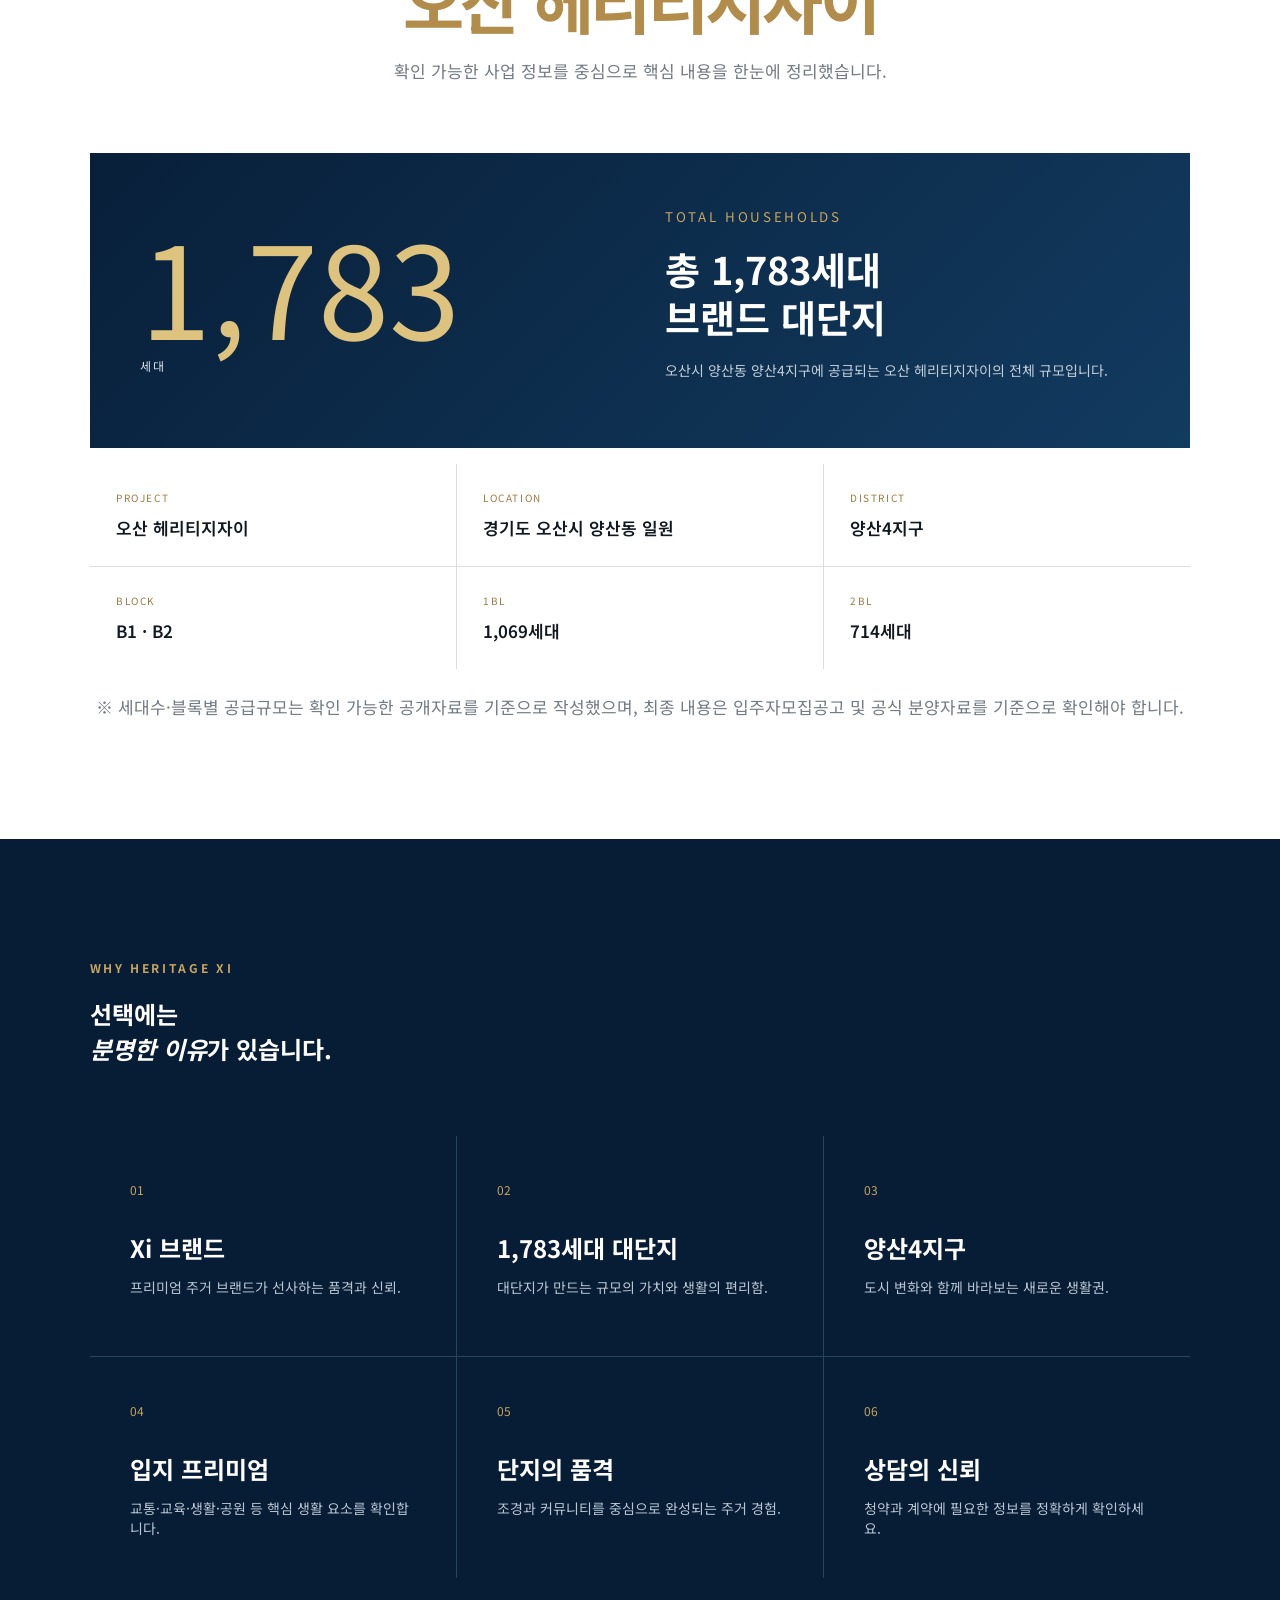
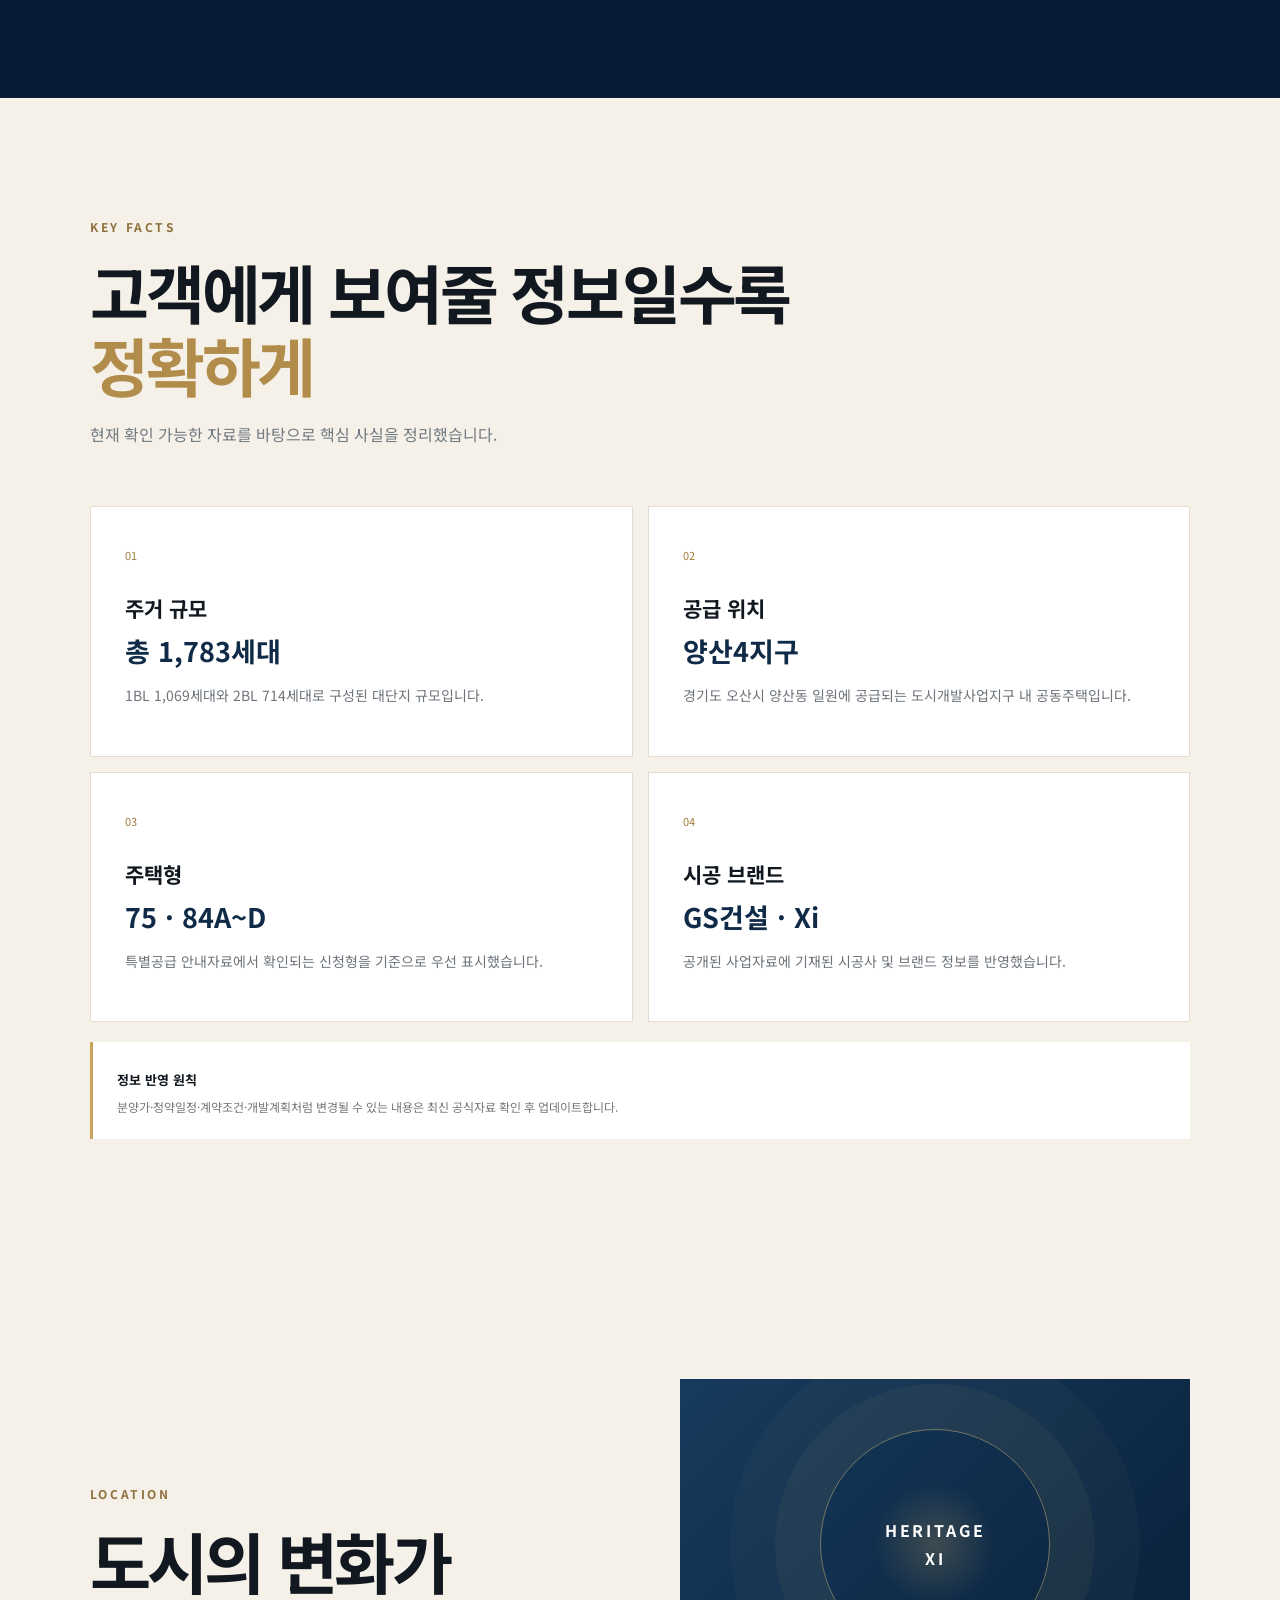
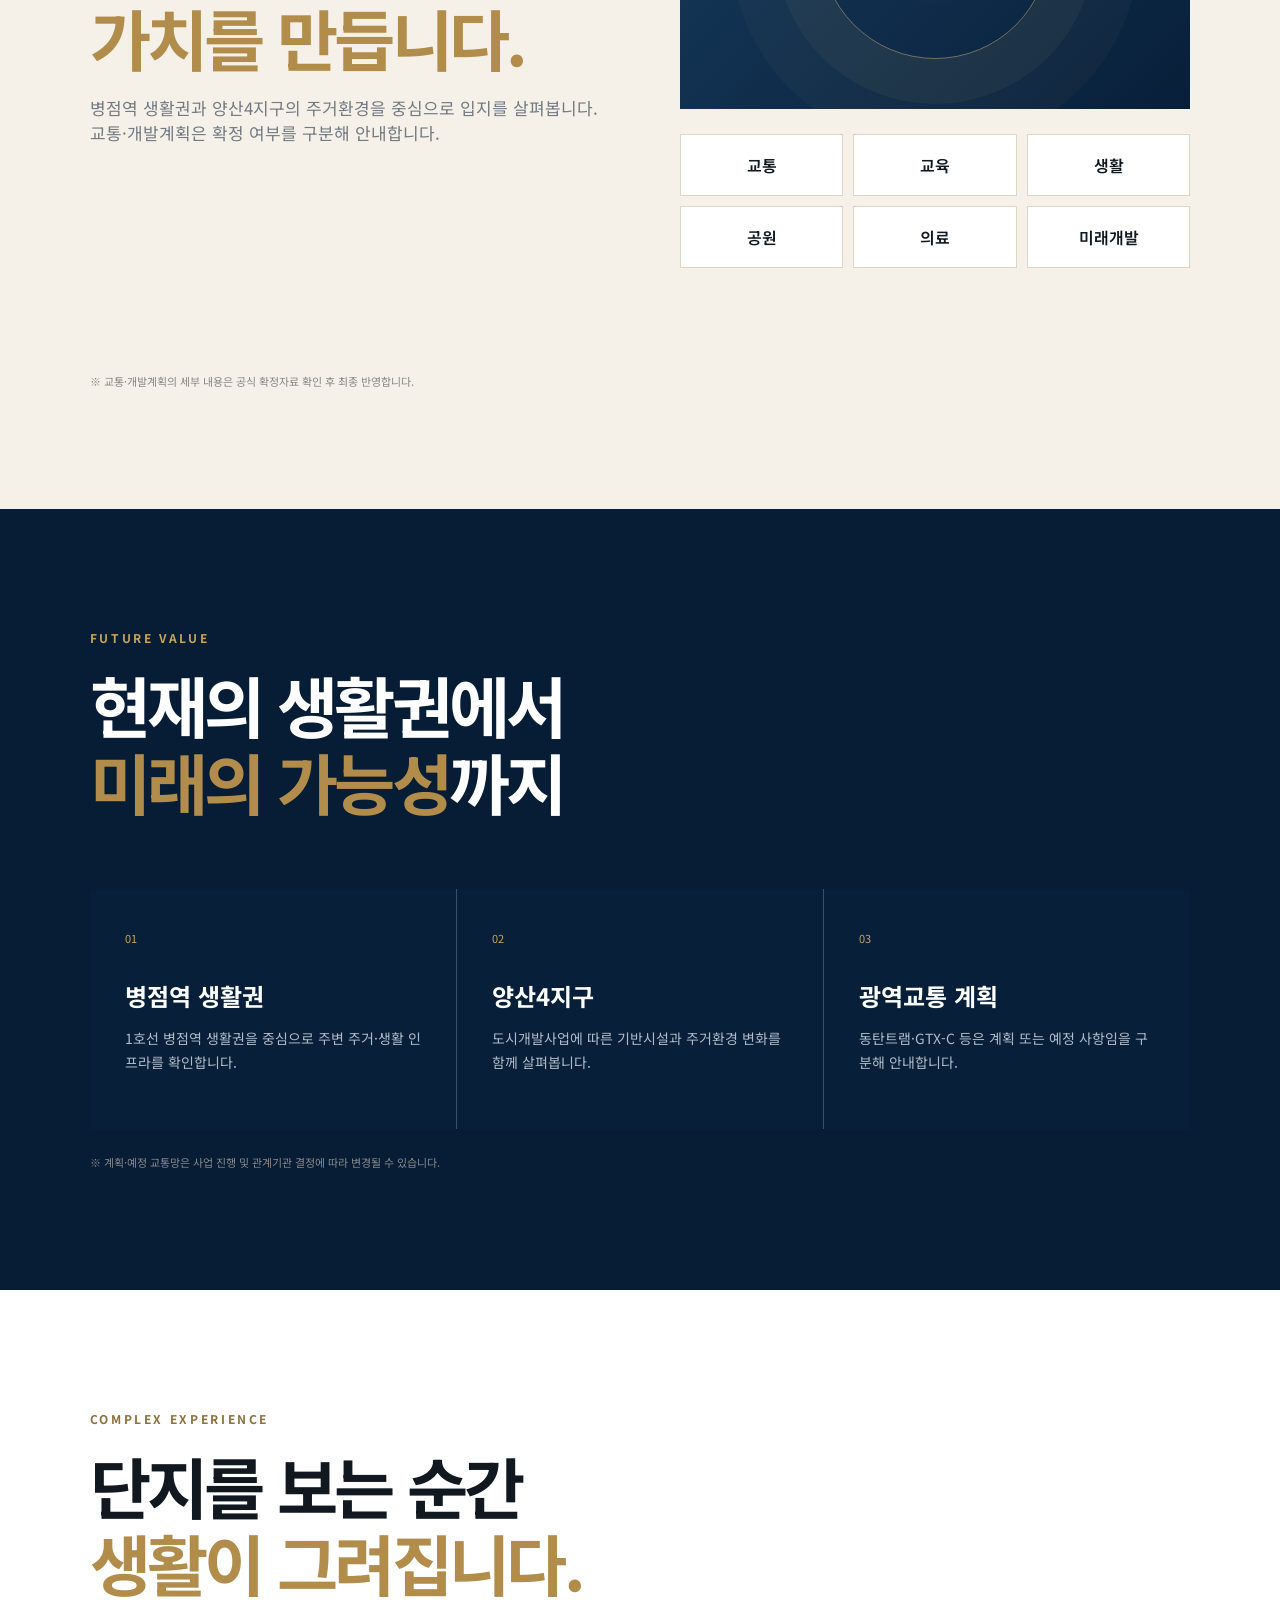
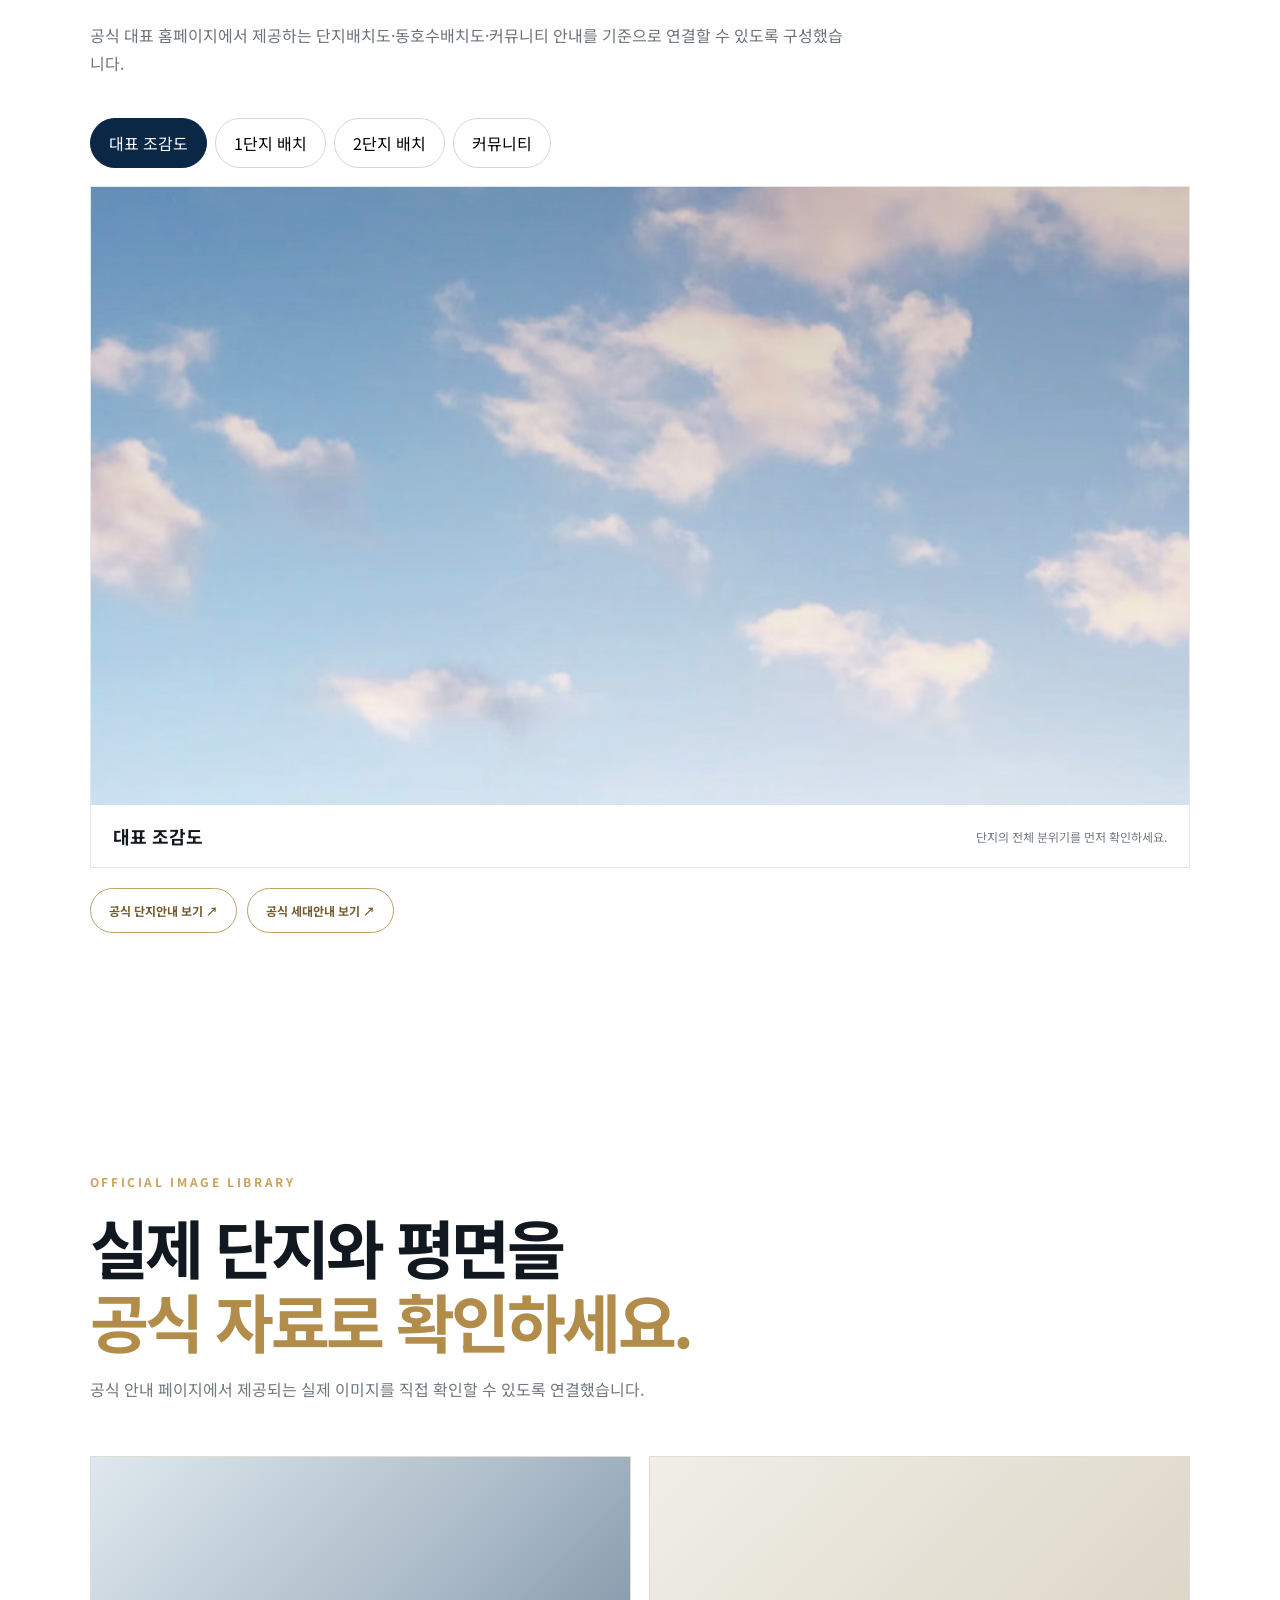
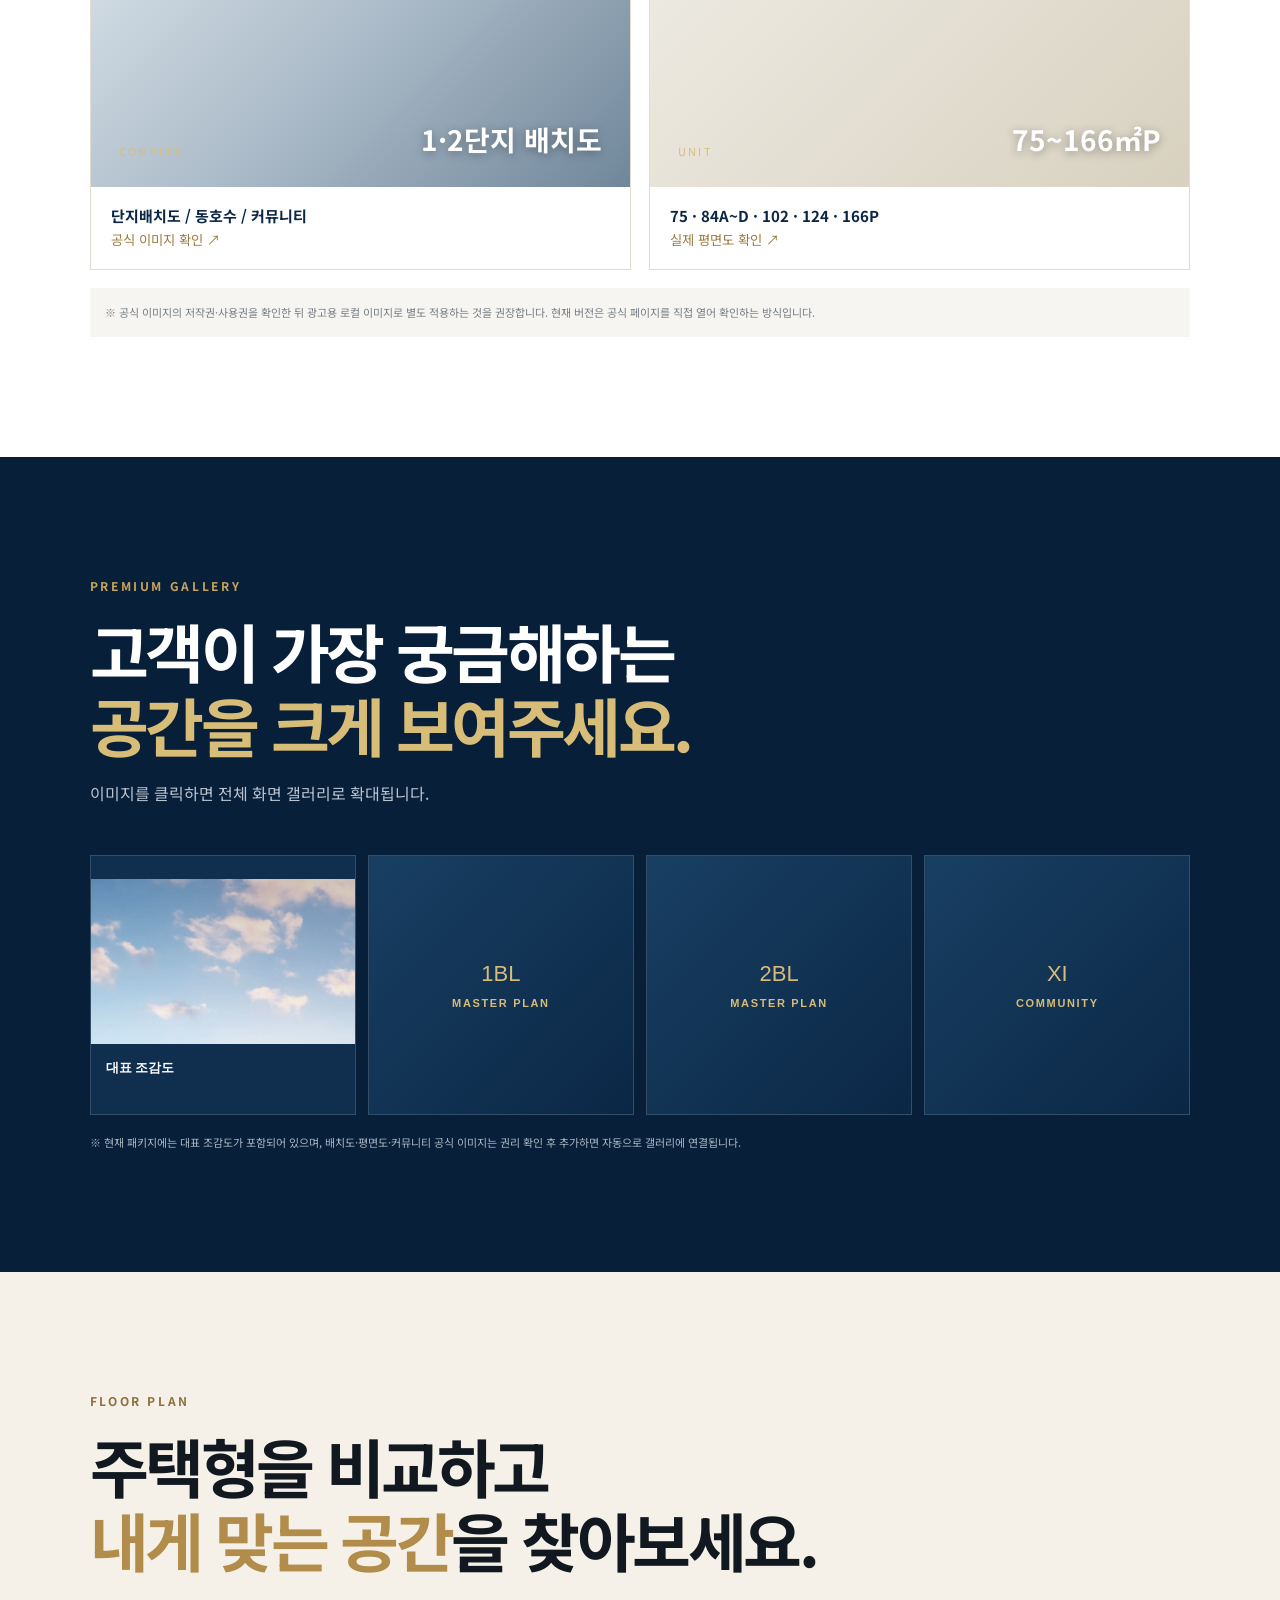
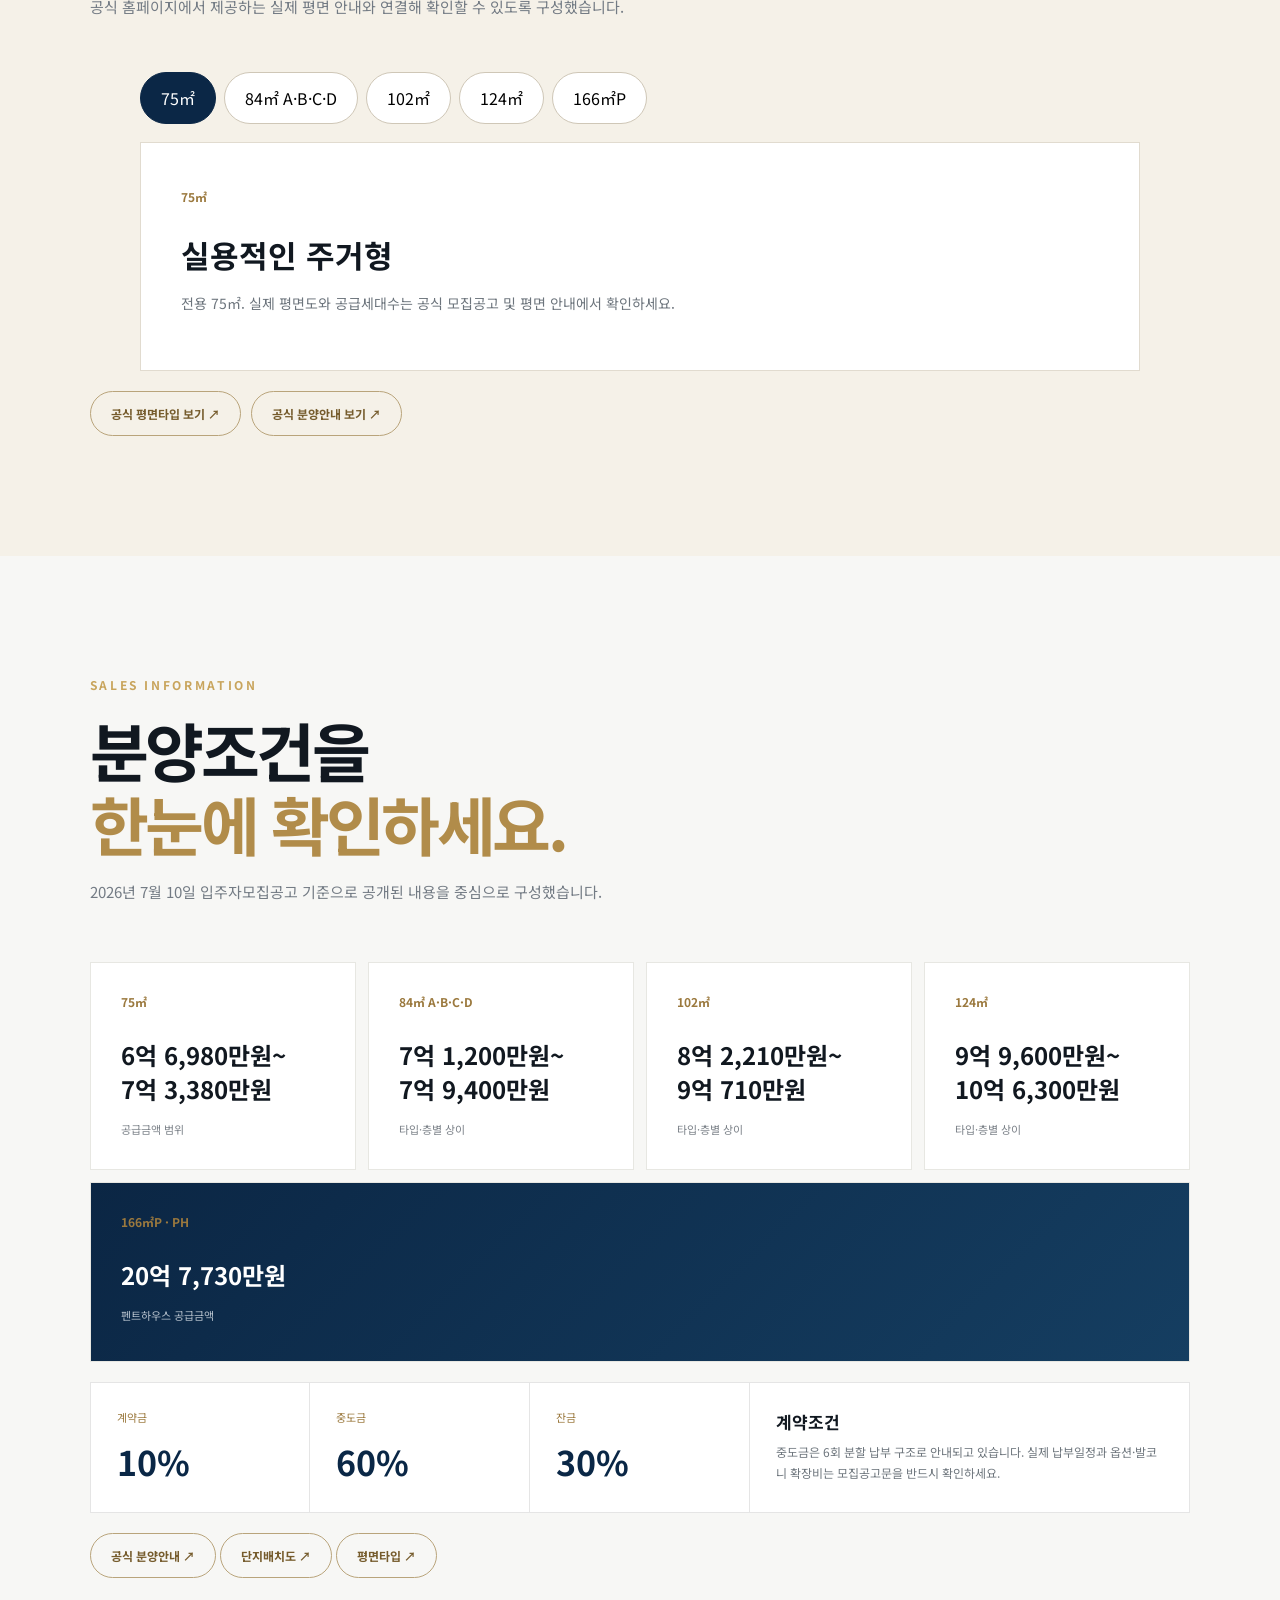
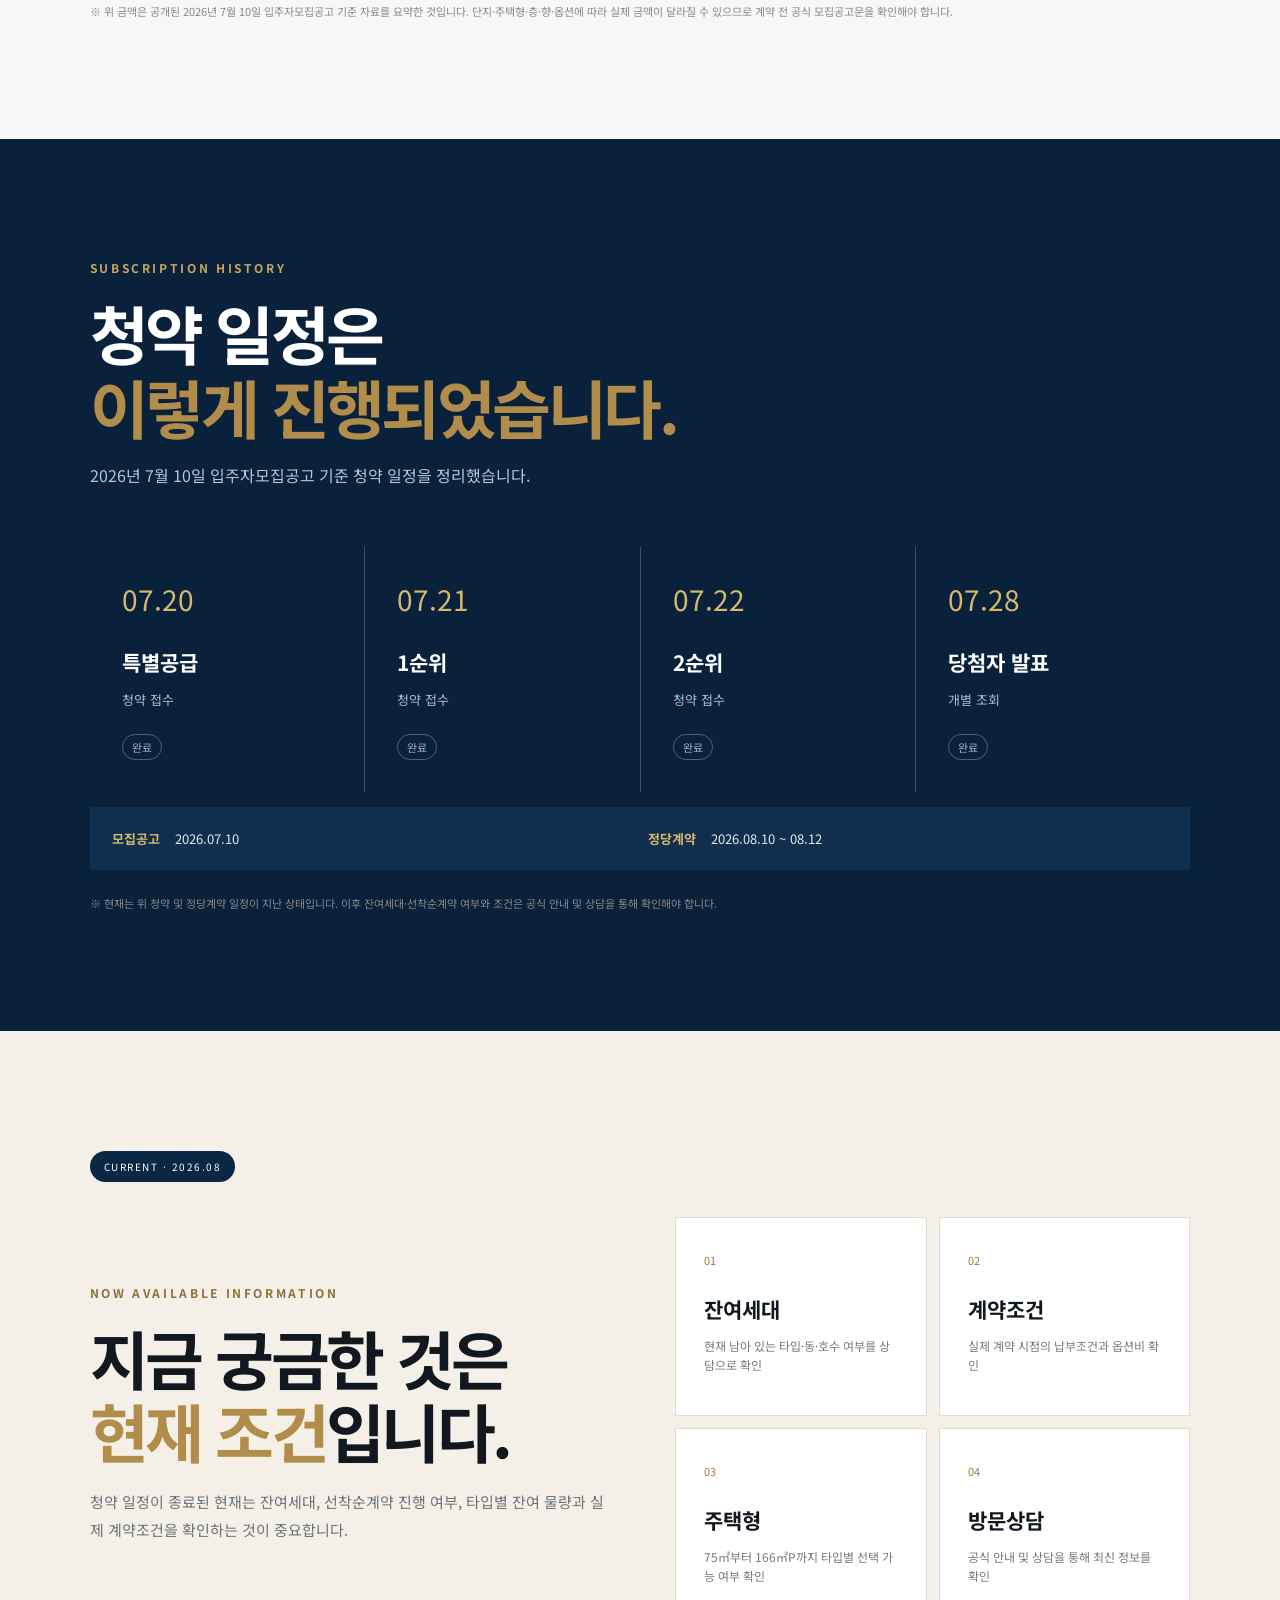
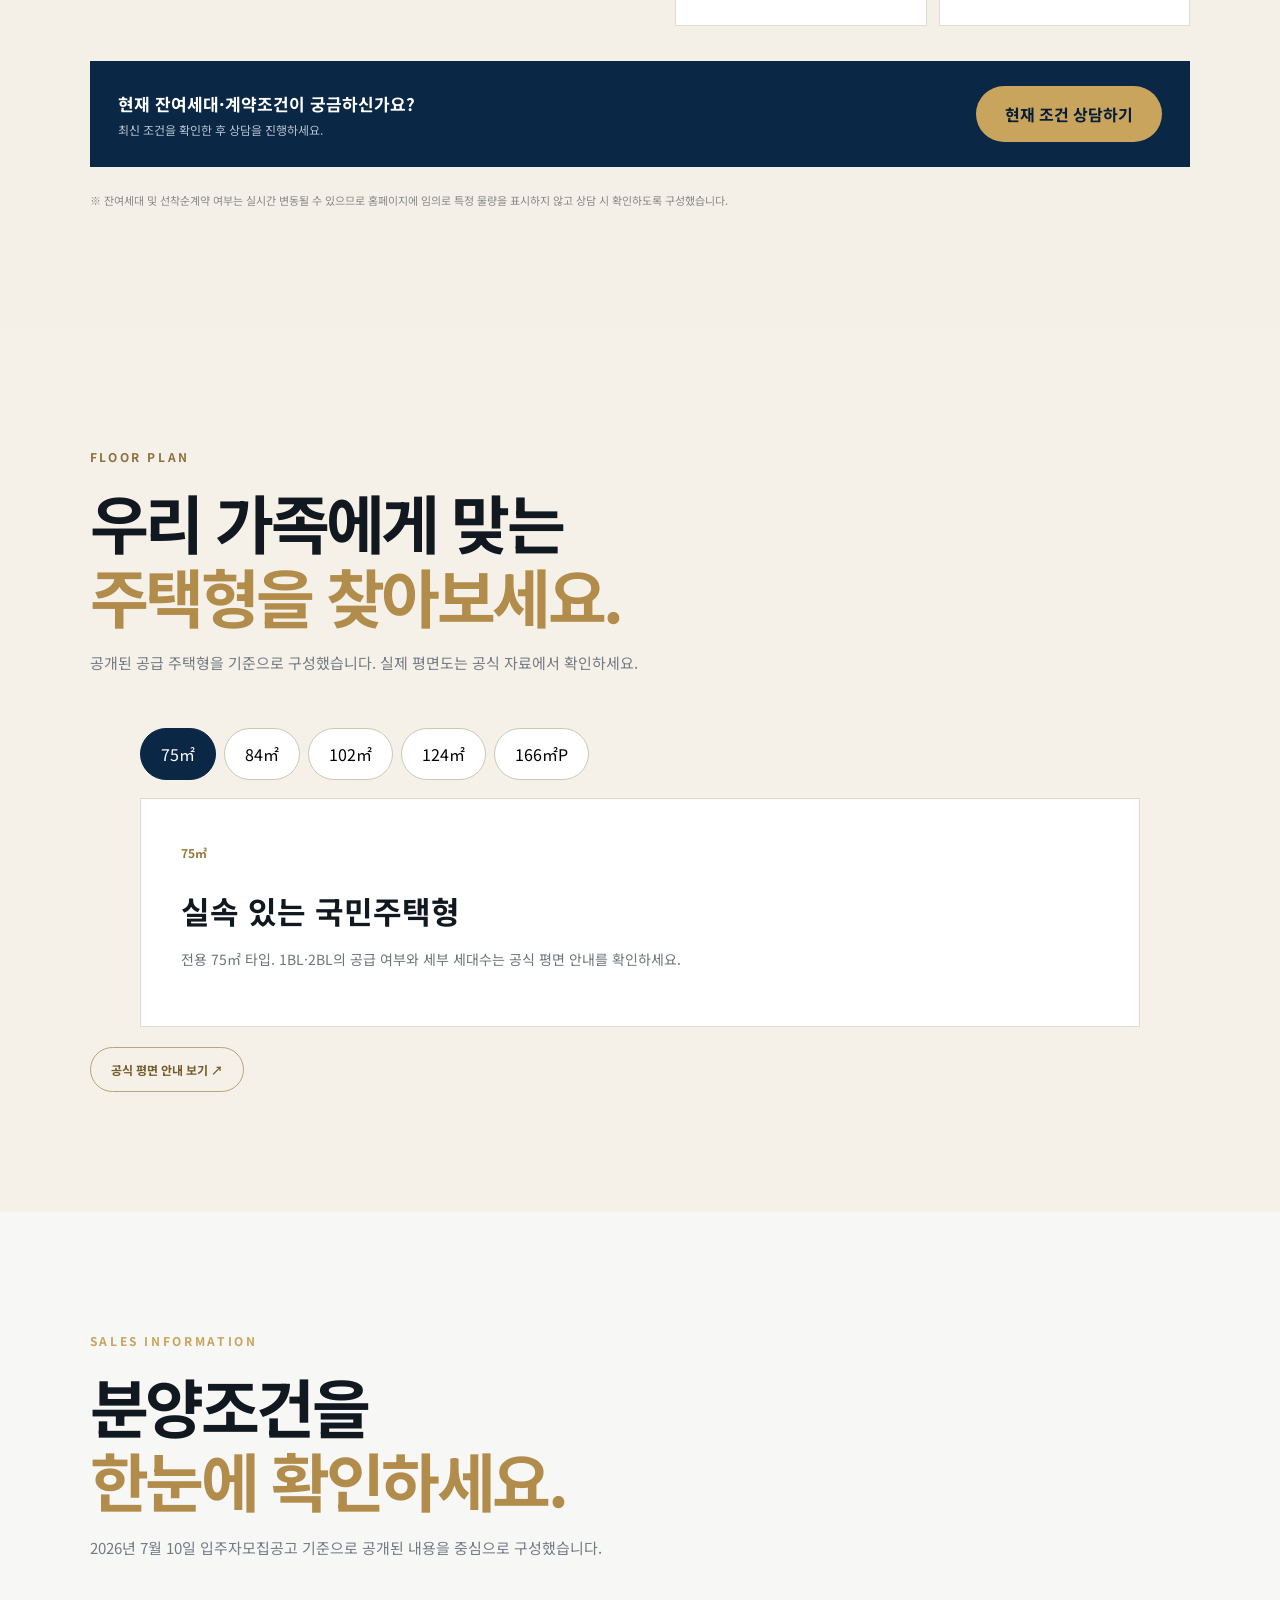
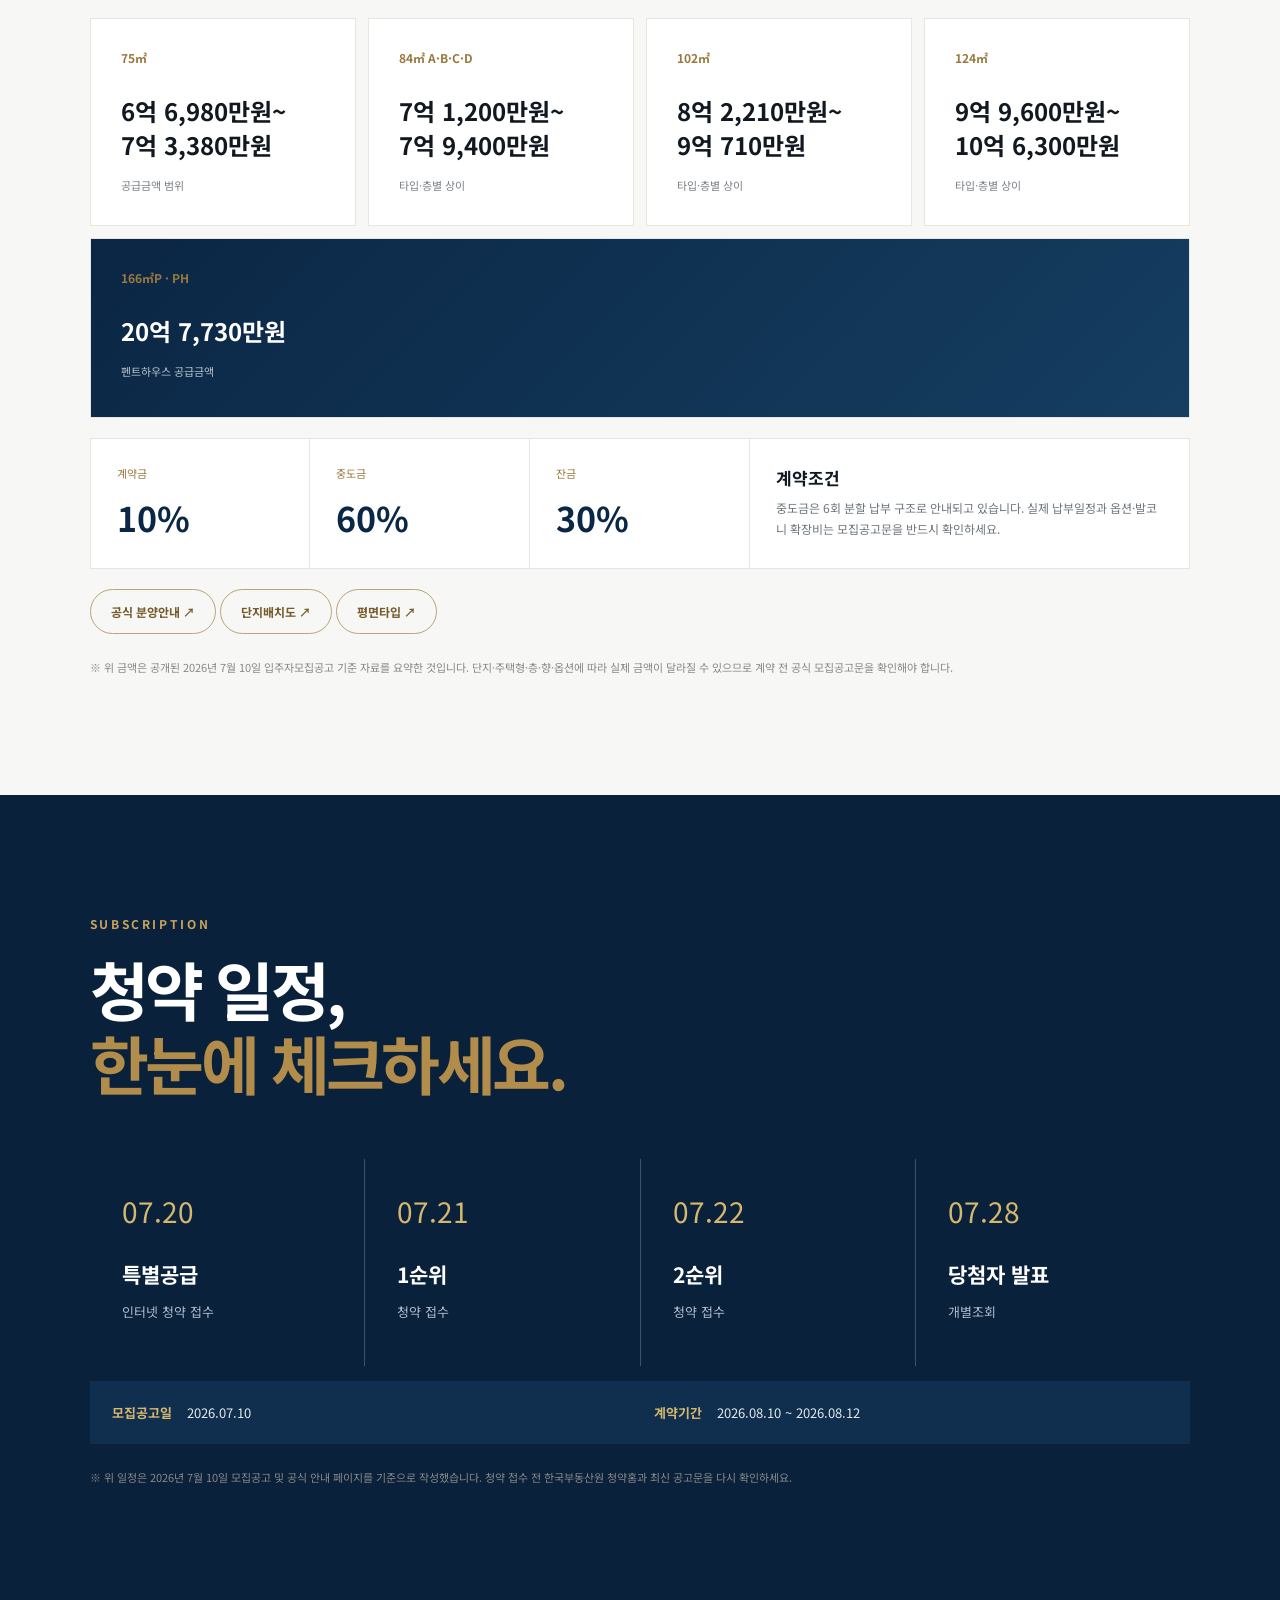
==== commit 47e34237: "Add files via upload" ====
--- a/index.html
+++ b/index.html
@@ -167,6 +167,18 @@
   </div>
 </section>
 
+
+<section class="realGallery" id="realGallery">
+  <div class="sectionKicker">OFFICIAL IMAGE LIBRARY</div>
+  <h2>실제 단지와 평면을<br><em>공식 자료로 확인하세요.</em></h2>
+  <p>공식 안내 페이지에서 제공되는 실제 이미지를 직접 확인할 수 있도록 연결했습니다.</p>
+  <div class="realGalleryGrid">
+    <a href="https://www.xi-home.kr/단지배치/" target="_blank" rel="noopener"><div class="realVisual complexVisual"><span>COMPLEX</span><b>1·2단지 배치도</b></div><strong>단지배치도 / 동호수 / 커뮤니티</strong><small>공식 이미지 확인 ↗</small></a>
+    <a href="https://www.xi-home.kr/평면타입/" target="_blank" rel="noopener"><div class="realVisual planVisual"><span>UNIT</span><b>75~166㎡P</b></div><strong>75 · 84A~D · 102 · 124 · 166P</strong><small>실제 평면도 확인 ↗</small></a>
+  </div>
+  <div class="realGalleryNote">※ 공식 이미지의 저작권·사용권을 확인한 뒤 광고용 로컬 이미지로 별도 적용하는 것을 권장합니다. 현재 버전은 공식 페이지를 직접 열어 확인하는 방식입니다.</div>
+</section>
+
 <section class="gallery" id="gallery">
   <div class="sectionKicker">PREMIUM GALLERY</div>
   <h2>고객이 가장 궁금해하는<br><em>공간을 크게 보여주세요.</em></h2>
@@ -324,6 +336,54 @@
   <details><summary>방문예약은 어떻게 하나요?</summary><p>아래 상담예약 폼을 이용해 희망 일정을 남겨주세요. 현재 폼은 데모이며 실제 운영 시 접수 시스템을 연결합니다.</p></details>
 </section>
 
+
+
+
+<section class="officialViewer" id="officialViewer">
+  <div class="sectionKicker">OFFICIAL VISUALS</div>
+  <h2>실제 이미지는<br><em>공식 자료에서 바로 확인</em></h2>
+  <p>아래 버튼을 누르면 공식 사이트의 실제 배치도·동호수·커뮤니티·평면을 바로 확인할 수 있습니다.</p>
+  <div class="viewerLinks">
+    <a href="https://www.xi-home.kr/단지배치/" target="_blank" rel="noopener">
+      <span>01</span><b>단지배치도</b><small>1단지 · 2단지 · 동호수 · 커뮤니티 ↗</small>
+    </a>
+    <a href="https://www.xi-home.kr/평면타입/" target="_blank" rel="noopener">
+      <span>02</span><b>평면도</b><small>75 · 84A~D · 102 · 124 · 166P ↗</small>
+    </a>
+    <a href="https://xi-heritage.co.kr/분양안내/" target="_blank" rel="noopener">
+      <span>03</span><b>모집공고</b><small>1단지 · 2단지 공식 공고 ↗</small>
+    </a>
+  </div>
+  <div class="viewerFoot">※ 실제 이미지의 광고용 사용권이 확인되면 다음 버전에서 로컬 이미지로 교체할 수 있습니다.</div>
+</section>
+
+<section class="campaign" id="campaign">
+  <div class="campaignInner">
+    <div class="campaignTag">NAVER AD LANDING</div>
+    <h2>오산 헤리티지자이,<br><em>지금 조건부터 확인하세요.</em></h2>
+    <p>1,783세대 브랜드 대단지 · 다양한 주택형 · 공식자료 기반 상담</p>
+    <div class="campaignActions">
+      <a href="tel:01089008869">010-8900-8869 바로 상담</a>
+      <a href="#realGallery">실제 이미지 보기</a>
+    </div>
+  </div>
+</section>
+
+
+<section class="liveStatus" id="liveStatus">
+  <div class="liveStatusInner">
+    <div class="liveBadge">CURRENT STATUS · 2026.08.26</div>
+    <h2>청약은 종료되었습니다.<br><em>이제 현재 조건을 확인하세요.</em></h2>
+    <p>공식 모집공고 기준 청약 일정은 2026년 7월에 진행됐습니다. 현재 잔여세대·선착순계약 가능 여부와 실제 적용 조건은 변동될 수 있으므로 상담을 통해 최신 정보를 확인하세요.</p>
+    <div class="statusCards">
+      <div><span>청약 일정</span><b>종료</b><small>7월 접수 완료</small></div>
+      <div><span>당첨자 발표</span><b>완료</b><small>7월 28일</small></div>
+      <div><span>정당계약</span><b>완료</b><small>8월 10~12일</small></div>
+      <div><span>현재 확인</span><b>상담</b><small>잔여세대·계약조건</small></div>
+    </div>
+    <a class="statusCta" href="tel:01089008869">현재 조건 010-8900-8869</a>
+  </div>
+</section>
 
 <section class="officialFacts" id="officialFacts">
   <div class="sectionKicker">OFFICIAL PROJECT FACTS</div>
@@ -384,6 +444,61 @@
 </section>
 
 
+
+
+<section class="priceGuide" id="priceGuide">
+  <div class="priceInner">
+    <div class="sectionKicker">PRICE GUIDE</div>
+    <h2>평형별 공급금액을<br><em>한눈에 비교하세요.</em></h2>
+    <p class="priceLead">2026년 7월 입주자모집공고를 기준으로 공개자료에서 확인되는 최고·범위 금액을 요약했습니다. 실제 계약금액은 동·호수, 옵션 및 모집공고의 세부 조건을 반드시 확인하세요.</p>
+    <div class="priceTableWrap">
+      <table class="priceTable">
+        <thead><tr><th>주택형</th><th>공급금액</th><th>상담 포인트</th></tr></thead>
+        <tbody>
+          <tr><td>75㎡</td><td><b>최고 7억 3,380만원</b></td><td>실수요형</td></tr>
+          <tr><td>84㎡ A·B·C·D</td><td><b>7억 1,200만 ~ 7억 9,400만원</b></td><td>주력 평형</td></tr>
+          <tr><td>102㎡</td><td><b>최고 9억 710만원</b></td><td>중대형</td></tr>
+          <tr><td>124㎡</td><td><b>최고 10억 6,300만원</b></td><td>대형 평형</td></tr>
+          <tr><td>166㎡P</td><td><b>20억 7,730만원</b></td><td>펜트하우스</td></tr>
+        </tbody>
+      </table>
+    </div>
+    <div class="priceActions">
+      <a href="https://xi-heritage.co.kr/분양안내/" target="_blank" rel="noopener">공식 모집공고 확인 ↗</a>
+      <a href="tel:01089008869">내 예산에 맞는 타입 상담 ↗</a>
+    </div>
+    <div class="priceNote">※ 위 금액은 공개된 모집공고 요약자료를 바탕으로 표시한 참고 정보입니다. 발코니 확장비, 유상옵션, 세금·대출 관련 비용 등은 별도일 수 있습니다. 광고 집행 전 반드시 최신 공식 모집공고 원문과 현장 계약조건을 최종 확인하세요.</div>
+  </div>
+</section>
+
+<section class="prep">
+  <div class="prepInner">
+    <div class="sectionKicker">CONSULTATION GUIDE</div>
+    <h2>상담 전에 이것만<br><em>알고 오시면 됩니다.</em></h2>
+    <div class="prepGrid">
+      <div><span>01</span><b>희망 평형</b><p>75㎡ / 84㎡ / 102㎡ / 124㎡ / 166㎡P 중 관심 타입</p></div>
+      <div><span>02</span><b>예산 범위</b><p>계약금·중도금·잔금 등 자금계획</p></div>
+      <div><span>03</span><b>목적</b><p>실거주 / 투자검토 / 현재 조건 확인</p></div>
+    </div>
+  </div>
+</section>
+
+
+<section class="budget" id="budget">
+  <div class="budgetInner">
+    <div class="sectionKicker">BUDGET MATCH</div>
+    <h2>내 예산에 맞는<br><em>주택형부터 상담하세요.</em></h2>
+    <div class="budgetGrid">
+      <button data-budget="7억대">7억대 <small>75㎡ · 84㎡ 중심</small></button>
+      <button data-budget="9억대">9억대 <small>102㎡ 중심</small></button>
+      <button data-budget="10억대">10억대 <small>124㎡ 중심</small></button>
+      <button data-budget="20억대">20억대 <small>166㎡P</small></button>
+    </div>
+    <p id="budgetMessage">예산대를 선택하면 추천 상담 문구가 표시됩니다.</p>
+    <a class="budgetCta" href="tel:01089008869">010-8900-8869 전화상담</a>
+  </div>
+</section>
+
 <section class="quickConsult" id="quickConsult">
   <div class="quickConsultInner">
     <div>
@@ -415,6 +530,19 @@
 </section>
 </main>
 <section class="trust"><div><b>정확한 정보</b><span>공식 자료 기준으로 안내</span></div><div><b>현재 조건</b><span>실시간 변동 사항은 상담 확인</span></div><div><b>맞춤 상담</b><span>희망 타입부터 함께 검토</span></div></section>
+
+<section class="faq" id="faq">
+  <div class="faqInner">
+    <div class="sectionKicker">FAQ</div>
+    <h2>상담 전에<br><em>많이 물어보시는 것</em></h2>
+    <div class="faqList">
+      <details><summary>현재도 계약 상담이 가능한가요?</summary><p>현재 잔여세대와 계약 가능 여부는 실시간 변동될 수 있습니다. 최신 조건은 010-8900-8869로 확인해 주세요.</p></details>
+      <details><summary>어떤 주택형이 있나요?</summary><p>공식 사업개요 기준 75㎡, 84A·84B·84C·84D, 102㎡, 124㎡, 166P㎡가 안내되어 있습니다.</p></details>
+      <details><summary>분양가와 계약조건은 어디서 확인하나요?</summary><p>공식 입주자모집공고에서 공급금액과 세부 조건을 확인할 수 있으며, 현재 적용 조건은 상담 시 다시 확인하는 것이 안전합니다.</p></details>
+      <details><summary>모델하우스 방문이 가능한가요?</summary><p>방문 가능 여부와 운영시간은 변동될 수 있으므로 최신 방문 안내를 확인하거나 상담으로 문의해 주세요.</p></details>
+    </div>
+  </div>
+</section>
 <section class="privacy" id="privacy">
   <div class="privacyInner">
     <div class="sectionKicker">PRIVACY NOTICE</div>
--- a/css/style.css
+++ b/css/style.css
@@ -61,3 +61,21 @@
 .quickConsult{background:#f5f1e8}.quickConsultInner{max-width:1150px;margin:auto;display:grid;grid-template-columns:.9fr 1.1fr;gap:60px;align-items:center}.quickConsult h2{font-size:clamp(38px,5vw,64px);line-height:1.15;letter-spacing:-.05em;margin:18px 0}.quickConsult h2 em{font-style:normal;color:#b18c4a}.quickConsult p{color:#6d747b;line-height:1.8}.questionGrid{display:grid;grid-template-columns:1fr 1fr;gap:12px}.questionGrid a{background:#fff;border:1px solid #e1dcd2;padding:24px;color:#0b2746;text-decoration:none;min-height:145px;transition:.2s}.questionGrid a:hover{transform:translateY(-3px);box-shadow:0 10px 24px rgba(0,0,0,.08)}.questionGrid b{display:block;font-size:19px;margin:16px 0 5px}.questionGrid small{color:#737b82;font-size:11px}.sourceDisclosure{display:grid;grid-template-columns:repeat(3,1fr);background:#071d36;color:#fff}.sourceDisclosure>div{padding:22px;border-right:1px solid rgba(255,255,255,.1)}.sourceDisclosure>div:last-child{border:0}.sourceDisclosure b{display:block;color:#d8bd79;font-size:12px}.sourceDisclosure span{display:block;color:#aebbc8;font-size:10px;line-height:1.6;margin-top:6px}.sourceDisclosure a{color:#d8bd79}
 @media(max-width:900px){.quickConsultInner{grid-template-columns:1fr;gap:35px}.sourceDisclosure{grid-template-columns:1fr}.sourceDisclosure>div{border-right:0;border-bottom:1px solid rgba(255,255,255,.1)}}
 @media(max-width:540px){.questionGrid{grid-template-columns:1fr}.questionGrid a{min-height:110px;padding:20px}}
+
+/* V13 official image library */
+.realGallery{background:#fff}.realGallery h2{font-size:clamp(40px,5vw,70px);line-height:1.15;letter-spacing:-.055em;margin:20px 0}.realGallery h2 em{font-style:normal;color:#b18c4a}.realGallery>p{color:#707880}.realGalleryGrid{max-width:1100px;margin:55px auto 0;display:grid;grid-template-columns:1fr 1fr;gap:18px}.realGalleryGrid>a{display:block;text-decoration:none;color:#0b2746;border:1px solid #e2ddd4;background:#fff}.realVisual{height:330px;display:flex;align-items:flex-end;justify-content:space-between;padding:28px;background-size:cover;background-position:center}.complexVisual{background:linear-gradient(135deg,#dfe8ee,#aebdca 50%,#70879b)}.planVisual{background:linear-gradient(135deg,#f0eee7,#d8d1c0)}.realVisual span{font-size:11px;letter-spacing:.2em;color:#d8bd79}.realVisual b{font-size:28px;color:#fff;text-shadow:0 2px 10px rgba(0,0,0,.35)}.realGalleryGrid>a>strong{display:block;padding:18px 20px 4px;font-size:15px}.realGalleryGrid>a>small{display:block;padding:0 20px 20px;color:#9a7a40}.realGalleryNote{max-width:1100px;margin:18px auto 0;padding:15px;background:#f6f5f2;color:#767e85;font-size:11px;line-height:1.7}.campaign{background:#0b2746;color:#fff}.campaignInner{max-width:1100px;margin:auto}.campaignTag{display:inline-block;border:1px solid rgba(216,189,121,.5);border-radius:999px;padding:7px 12px;color:#d8bd79;font-size:9px;letter-spacing:.18em}.campaign h2{font-size:clamp(40px,6vw,78px);line-height:1.1;letter-spacing:-.06em;margin:22px 0}.campaign h2 em{font-style:normal;color:#d8bd79}.campaign p{color:#b9c5d0}.campaignActions{display:flex;gap:10px;margin-top:30px}.campaignActions a{display:inline-block;padding:15px 20px;border-radius:999px;text-decoration:none;font-size:12px;font-weight:700}.campaignActions a:first-child{background:#d8bd79;color:#0b2746}.campaignActions a:last-child{border:1px solid #8da0b1;color:#fff}
+@media(max-width:700px){.realGalleryGrid{grid-template-columns:1fr}.realVisual{height:230px}.campaignActions{flex-direction:column}.campaignActions a{text-align:center}}
+
+/* V14 official visual viewer + FAQ */
+.officialViewer{background:#f5f1e8}.officialViewer h2,.faq h2{font-size:clamp(40px,5vw,68px);line-height:1.15;letter-spacing:-.055em;margin:18px 0}.officialViewer h2 em,.faq h2 em{font-style:normal;color:#b18c4a}.officialViewer>p{color:#6f777e;line-height:1.8}.viewerLinks{max-width:1100px;margin:45px auto 0;display:grid;grid-template-columns:repeat(3,1fr);gap:12px}.viewerLinks a{background:#0b2746;color:#fff;padding:28px;text-decoration:none;min-height:180px}.viewerLinks span{color:#d8bd79;font-size:10px}.viewerLinks b{display:block;font-size:24px;margin:30px 0 7px}.viewerLinks small{color:#b7c3cf;font-size:11px}.viewerFoot{max-width:1100px;margin:14px auto 0;font-size:10px;color:#777f86}.faq{background:#fff}.faqInner{max-width:1000px;margin:auto}.faqList{margin-top:40px;border-top:1px solid #dcd7ce}.faqList details{border-bottom:1px solid #dcd7ce;padding:0}.faqList summary{cursor:pointer;list-style:none;padding:22px 8px;font-weight:700;color:#0b2746}.faqList summary::-webkit-details-marker{display:none}.faqList summary:after{content:"+";float:right;color:#b18c4a;font-size:20px}.faqList details[open] summary:after{content:"−"}.faqList p{padding:0 8px 22px;color:#6d757d;font-size:13px;line-height:1.8}
+@media(max-width:800px){.viewerLinks{grid-template-columns:1fr}.viewerLinks a{min-height:130px}.viewerLinks b{margin:18px 0 6px}}
+
+/* V15 current status */
+.liveStatus{background:#0b2746;color:#fff}.liveStatusInner{max-width:1100px;margin:auto}.liveBadge{display:inline-block;color:#d8bd79;border:1px solid rgba(216,189,121,.5);border-radius:999px;padding:8px 13px;font-size:9px;letter-spacing:.16em}.liveStatus h2{font-size:clamp(40px,6vw,74px);line-height:1.12;letter-spacing:-.06em;margin:20px 0}.liveStatus h2 em{font-style:normal;color:#d8bd79}.liveStatusInner>p{max-width:800px;color:#b7c4cf;line-height:1.85;font-size:13px}.statusCards{display:grid;grid-template-columns:repeat(4,1fr);gap:10px;margin:35px 0 20px}.statusCards div{background:#102f4e;padding:22px;min-height:125px}.statusCards span{font-size:10px;color:#aebbc8}.statusCards b{display:block;color:#d8bd79;font-size:23px;margin:18px 0 4px}.statusCards small{font-size:10px;color:#b7c4cf}.statusCta{display:inline-block;background:#d8bd79;color:#0b2746;padding:15px 22px;border-radius:999px;text-decoration:none;font-size:12px;font-weight:800}.prep{background:#f4f0e7}.prepInner{max-width:1100px;margin:auto}.prep h2{font-size:clamp(40px,5vw,66px);line-height:1.15;letter-spacing:-.055em;margin:18px 0}.prep h2 em{font-style:normal;color:#b18c4a}.prepGrid{display:grid;grid-template-columns:repeat(3,1fr);gap:12px;margin-top:38px}.prepGrid div{background:#fff;border:1px solid #e1dbd1;padding:26px;min-height:160px}.prepGrid span{color:#9c793e;font-size:10px}.prepGrid b{display:block;color:#0b2746;font-size:20px;margin:20px 0 7px}.prepGrid p{color:#6d757d;font-size:11px;line-height:1.7}
+@media(max-width:800px){.statusCards{grid-template-columns:1fr 1fr}.prepGrid{grid-template-columns:1fr}}
+@media(max-width:480px){.statusCards{grid-template-columns:1fr 1fr}.statusCards div{padding:16px;min-height:105px}}
+
+/* V16 price comparison / budget match */
+.priceGuide{background:#fff}.priceInner{max-width:1100px;margin:auto}.priceGuide h2,.budget h2{font-size:clamp(40px,5vw,68px);line-height:1.15;letter-spacing:-.055em;margin:18px 0}.priceGuide h2 em,.budget h2 em{font-style:normal;color:#b18c4a}.priceLead{max-width:850px;color:#6d757d;font-size:13px;line-height:1.8}.priceTableWrap{overflow-x:auto;margin-top:38px}.priceTable{width:100%;border-collapse:collapse;min-width:620px}.priceTable th{background:#0b2746;color:#fff;padding:15px;text-align:left;font-size:11px}.priceTable td{border-bottom:1px solid #e4dfd6;padding:19px 15px;font-size:12px;color:#5f6972}.priceTable td:first-child{font-weight:700;color:#0b2746}.priceTable td b{color:#8d6d38}.priceActions{display:flex;gap:10px;flex-wrap:wrap;margin-top:20px}.priceActions a{border:1px solid #bca36f;border-radius:999px;padding:13px 18px;color:#765c2f;text-decoration:none;font-size:11px;font-weight:700}.priceNote{margin-top:15px;padding:15px;background:#f5f3ee;color:#777f86;font-size:10px;line-height:1.7}.budget{background:#0b2746;color:#fff}.budgetInner{max-width:1100px;margin:auto}.budgetGrid{display:grid;grid-template-columns:repeat(4,1fr);gap:10px;margin-top:35px}.budgetGrid button{border:1px solid #49647c;background:#123553;color:#fff;padding:25px 18px;text-align:left;cursor:pointer;font:inherit}.budgetGrid button.active{background:#d8bd79;color:#0b2746;border-color:#d8bd79}.budgetGrid small{display:block;font-size:10px;margin-top:8px;opacity:.75}.budgetInner>p{color:#b7c4cf;font-size:12px;margin:18px 0}.budgetCta{display:inline-block;background:#d8bd79;color:#0b2746;padding:14px 20px;border-radius:999px;text-decoration:none;font-size:12px;font-weight:800}
+@media(max-width:800px){.budgetGrid{grid-template-columns:1fr 1fr}}
+@media(max-width:480px){.budgetGrid{grid-template-columns:1fr}}
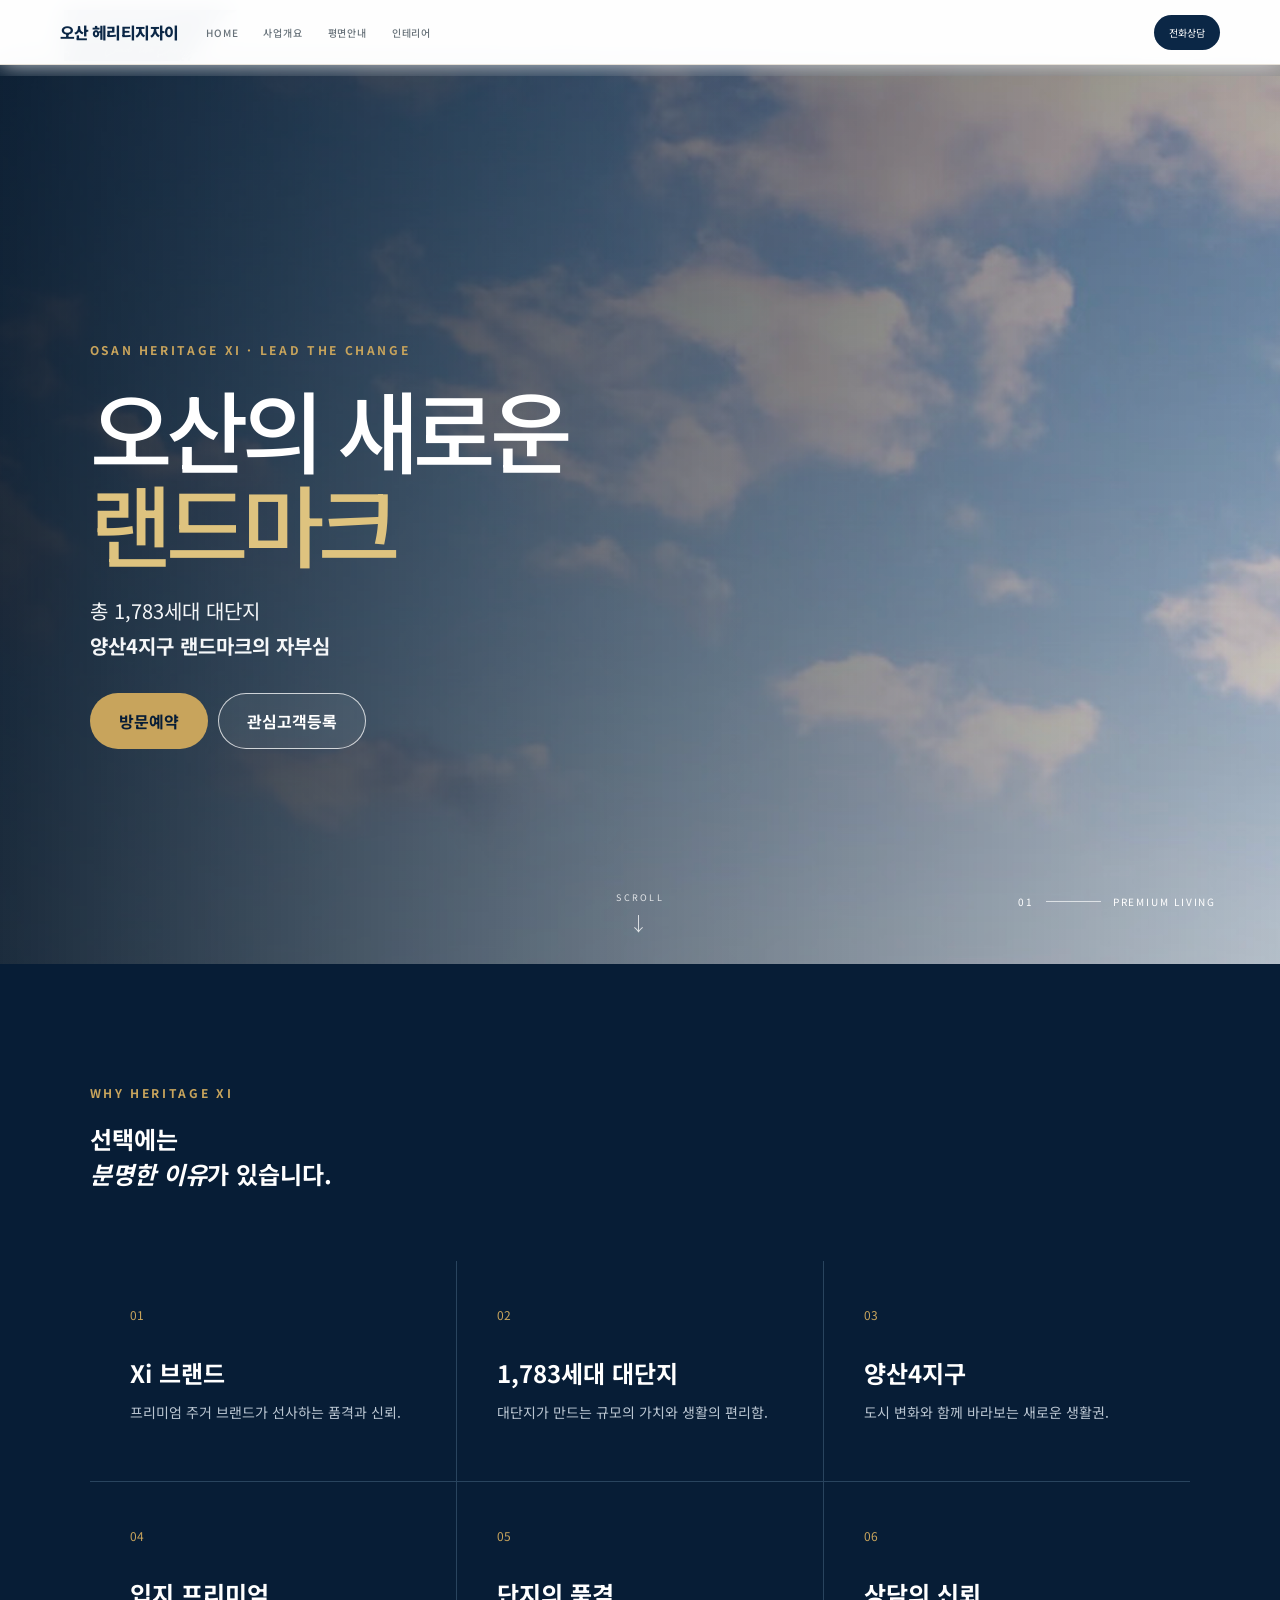
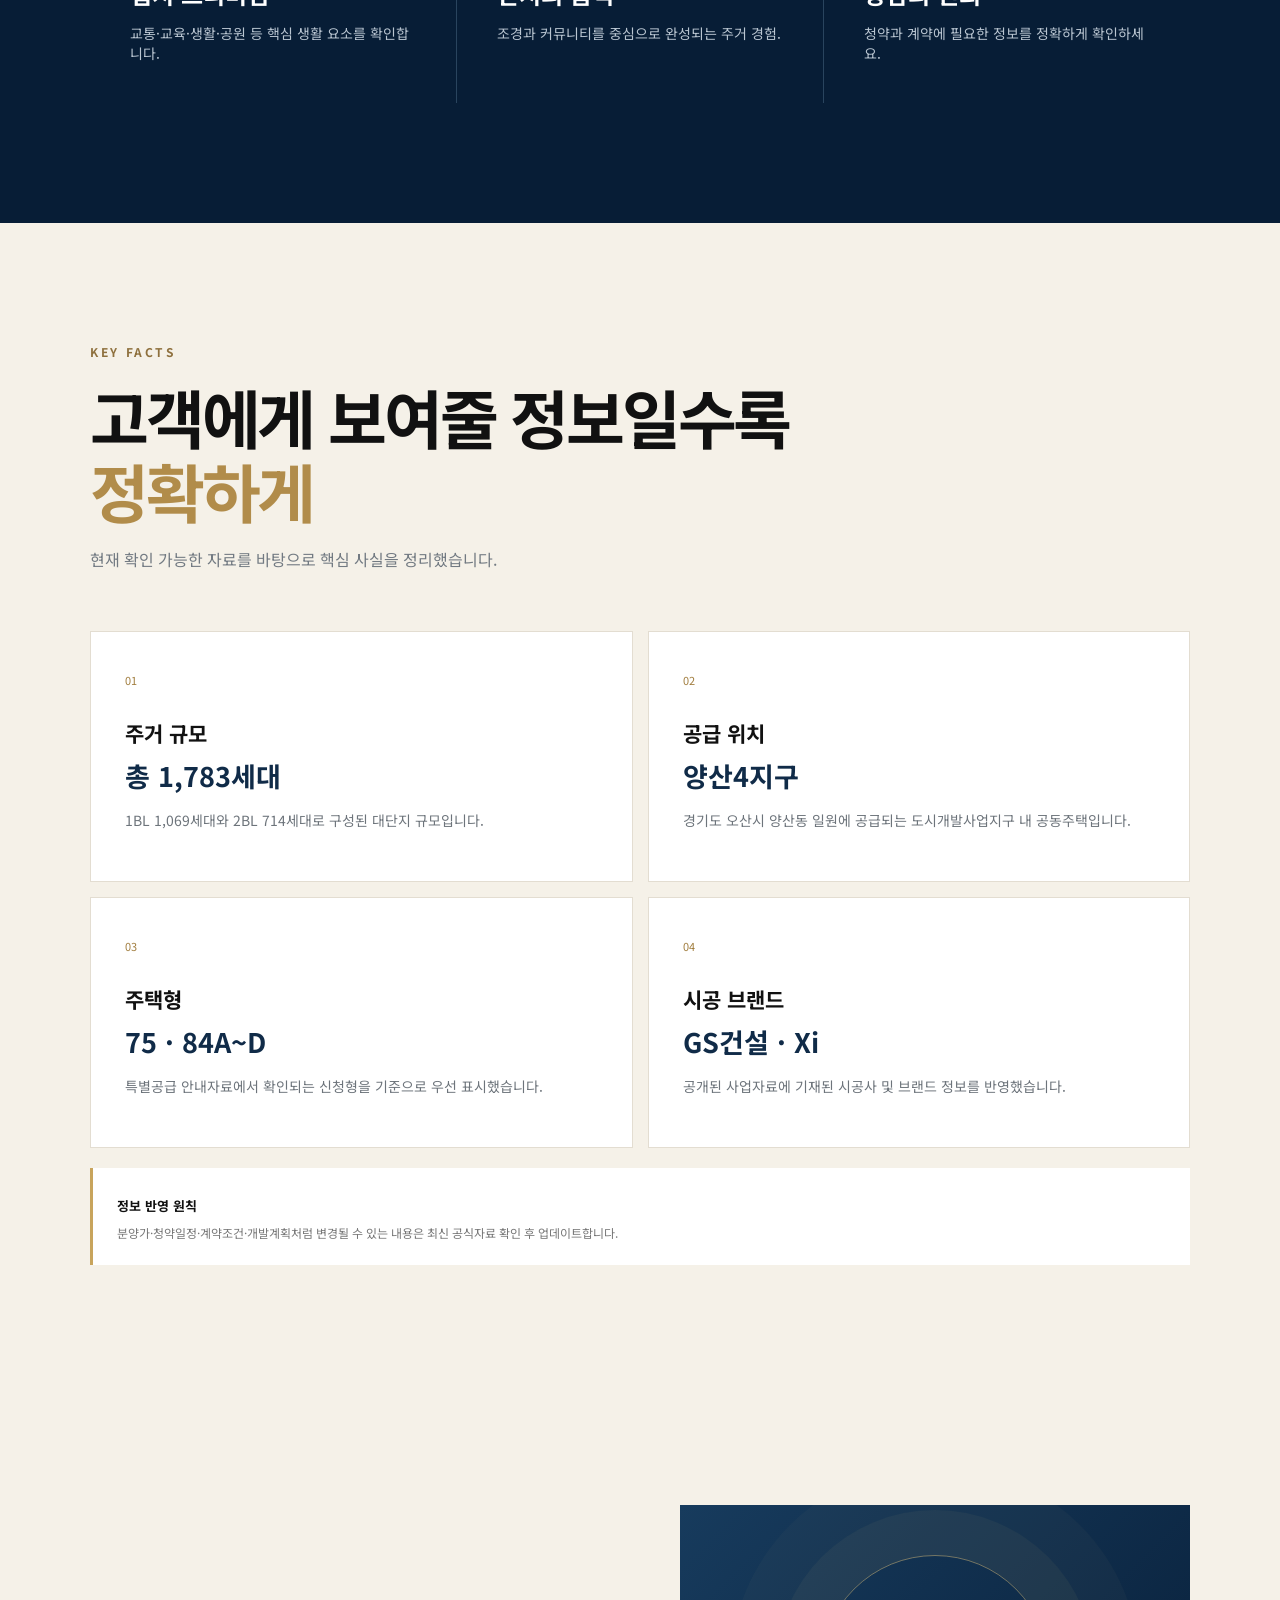
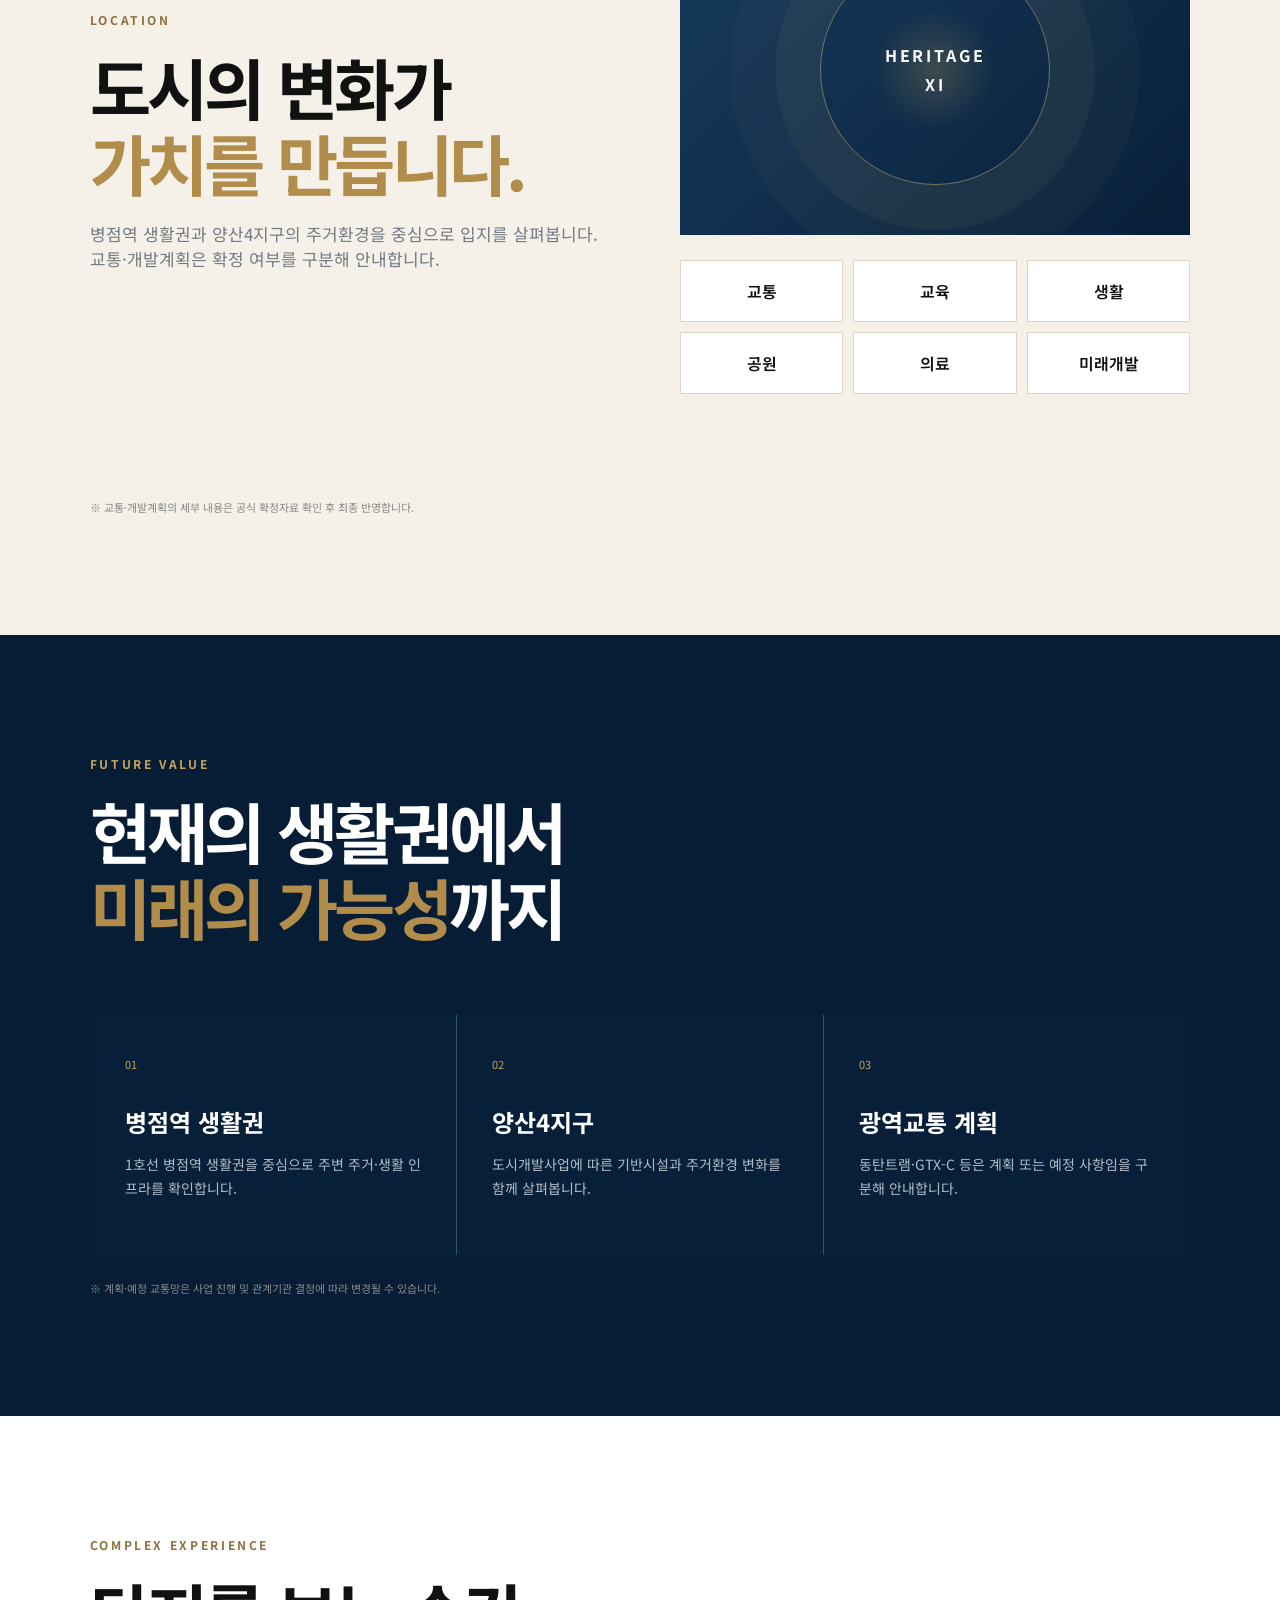
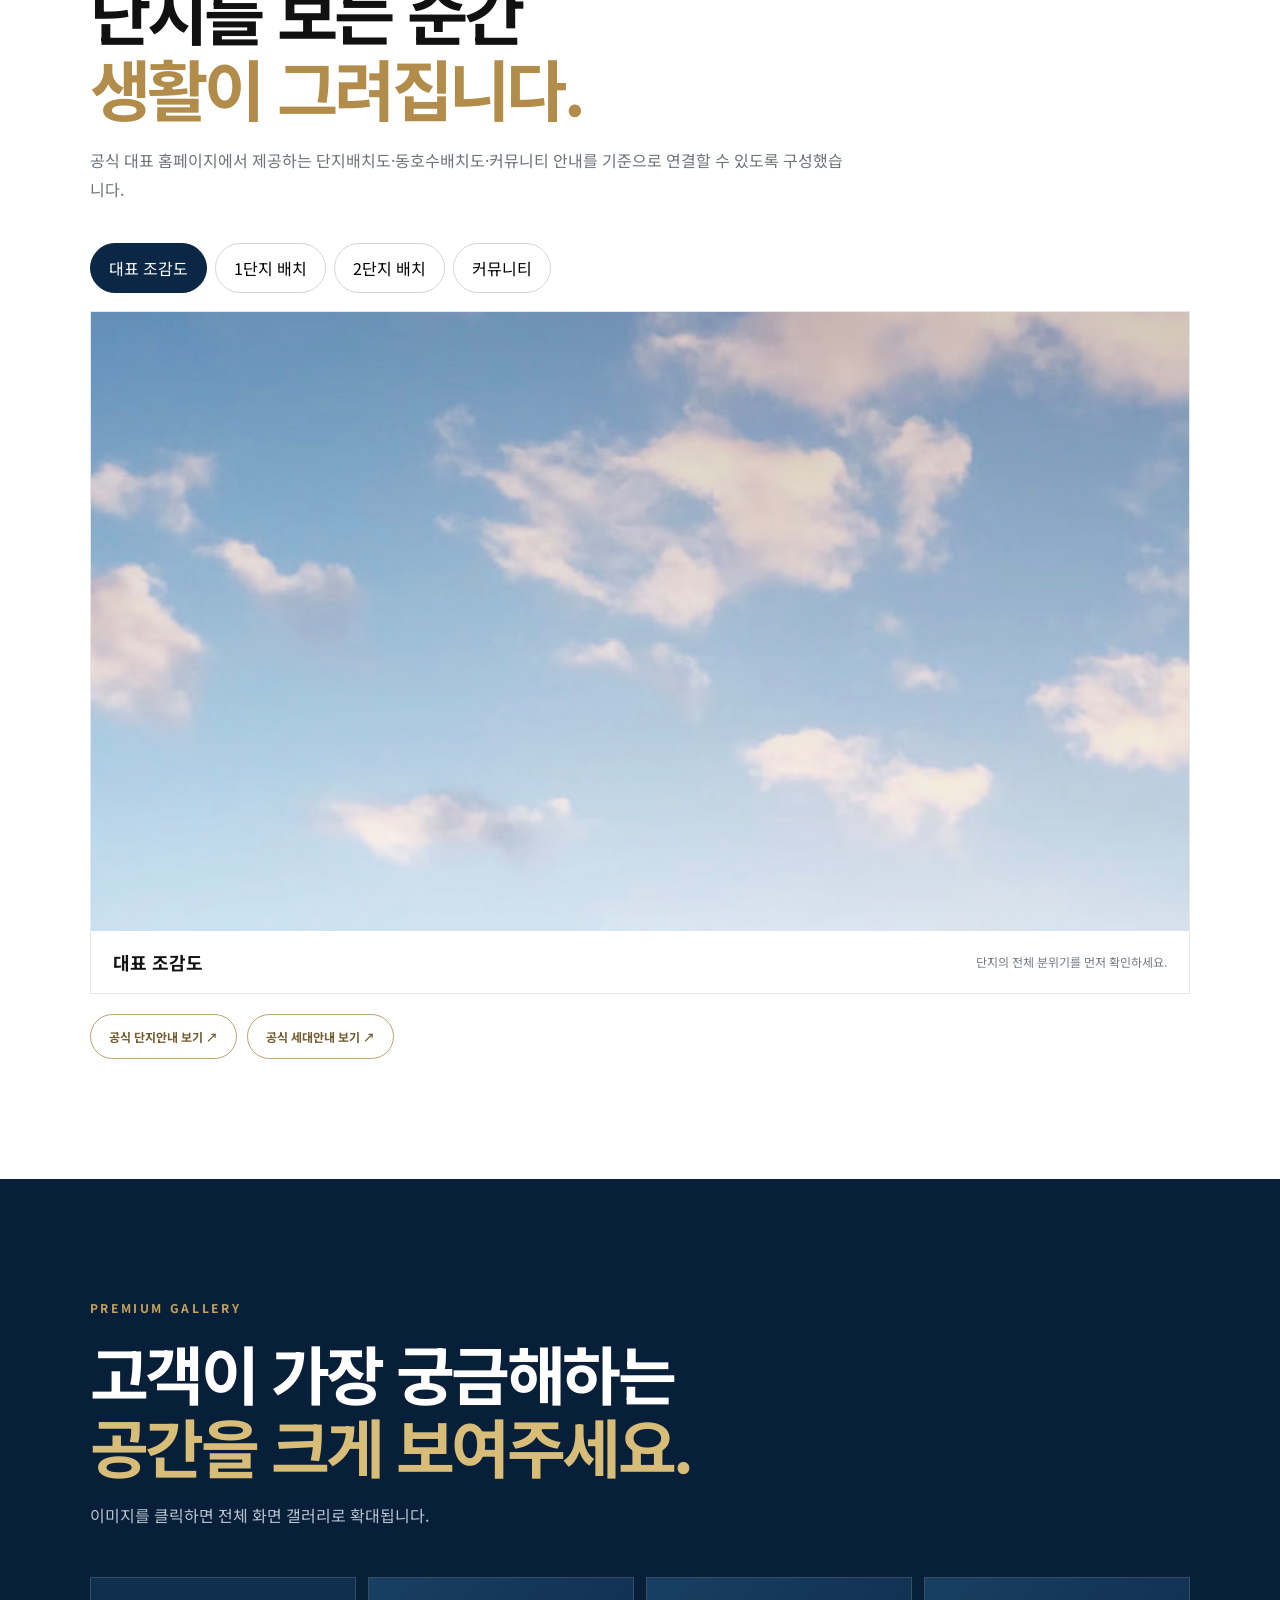
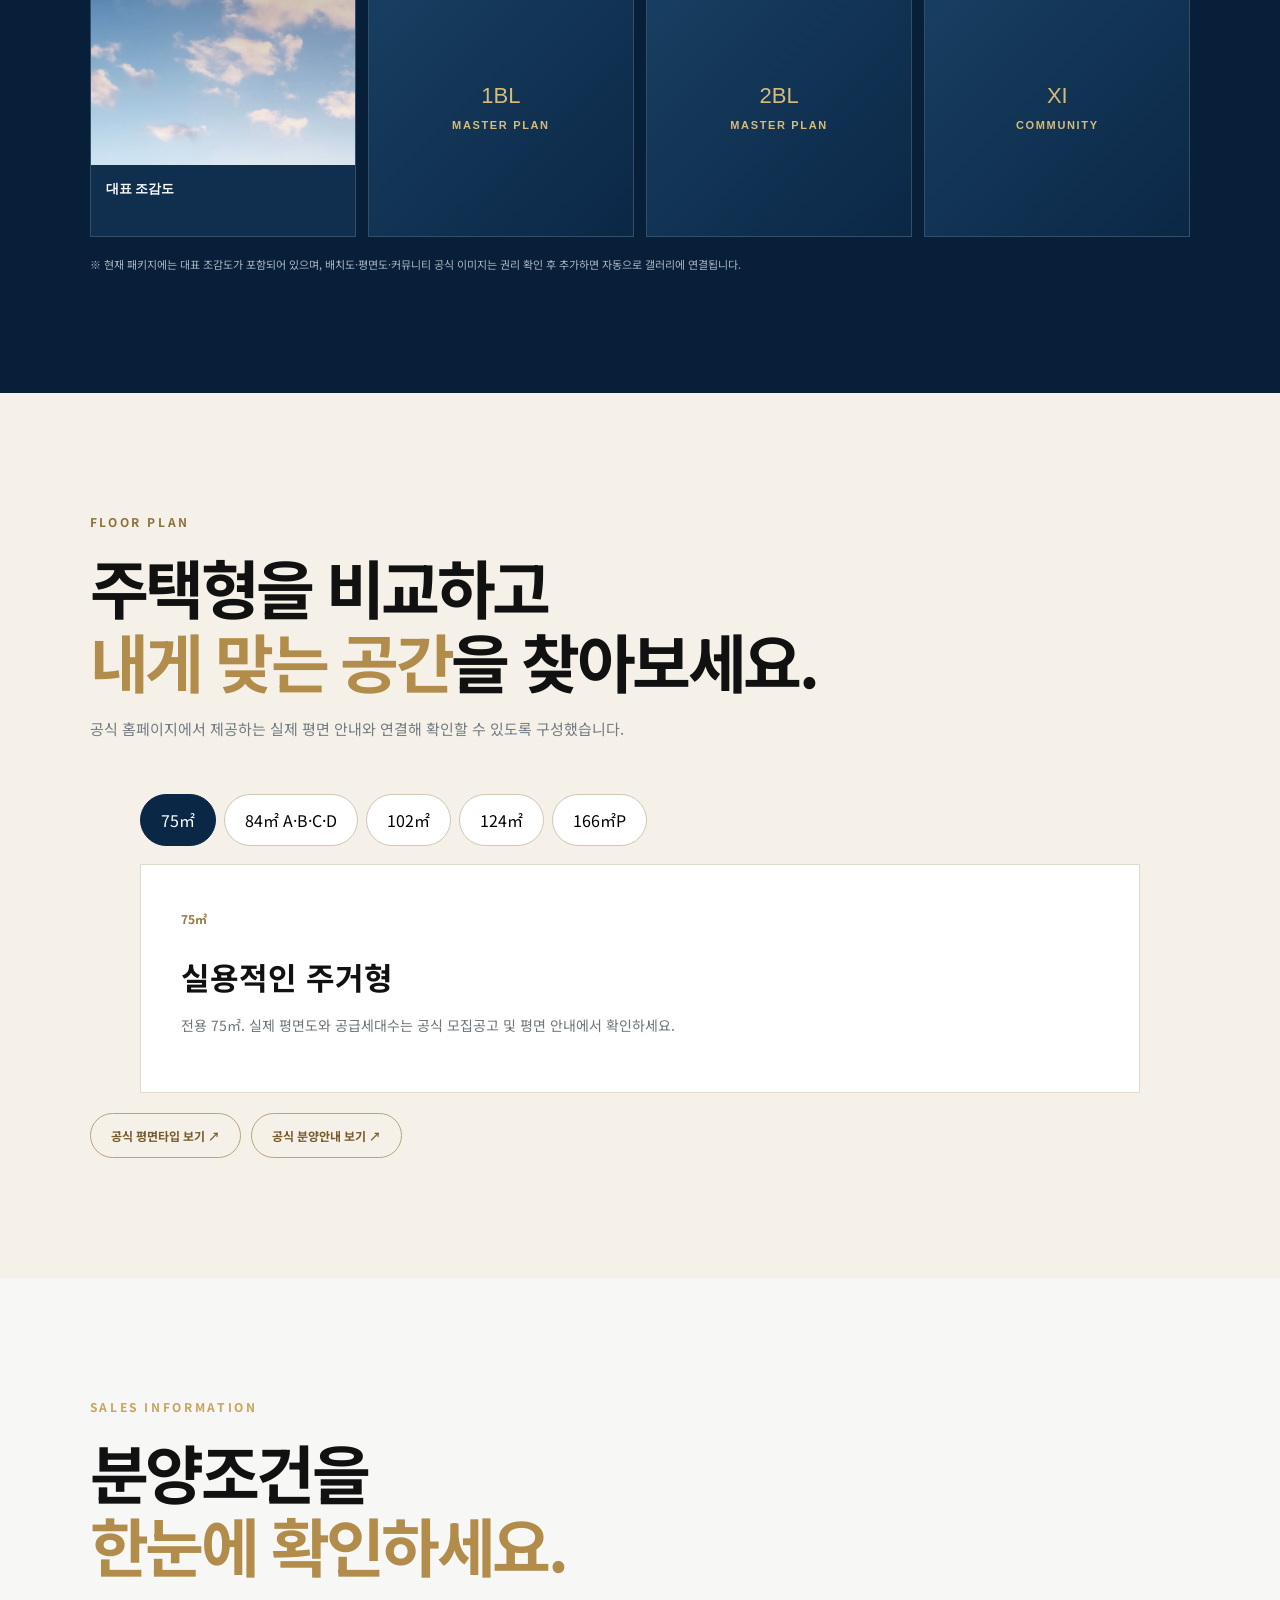
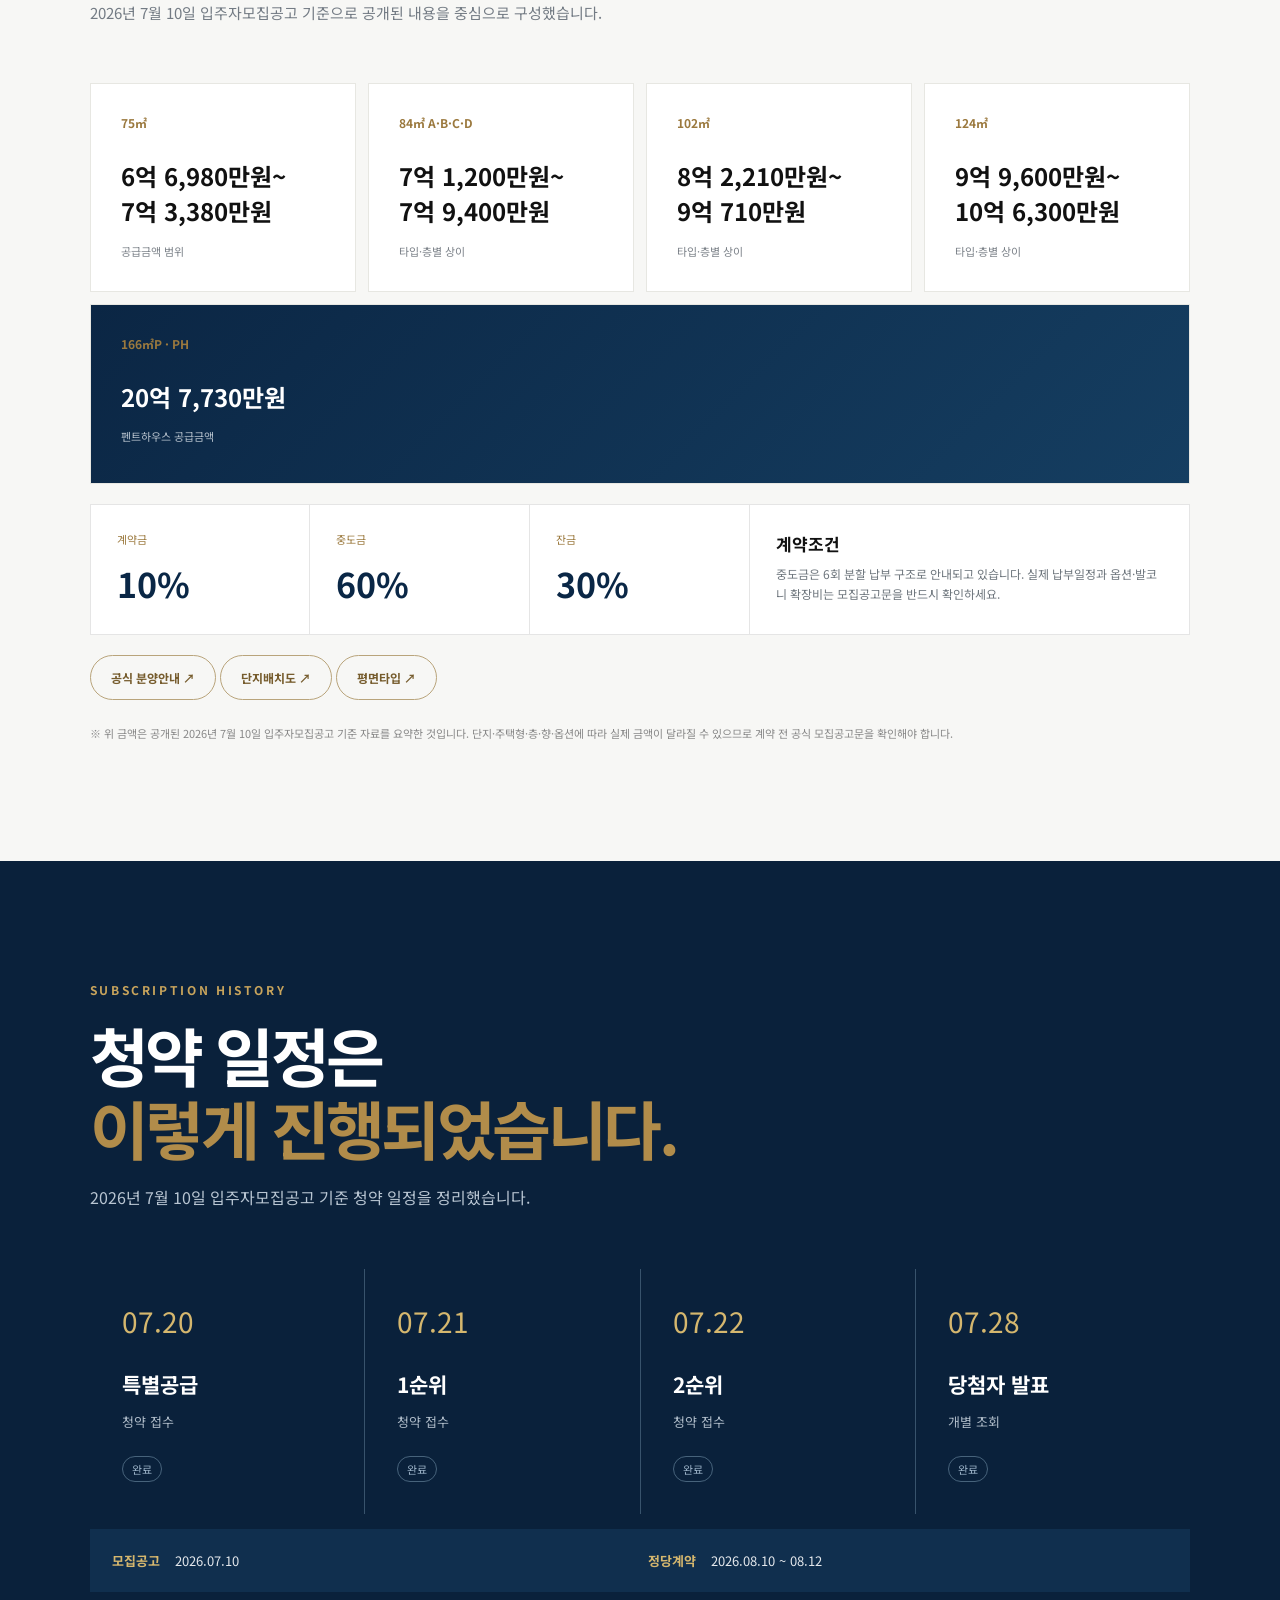
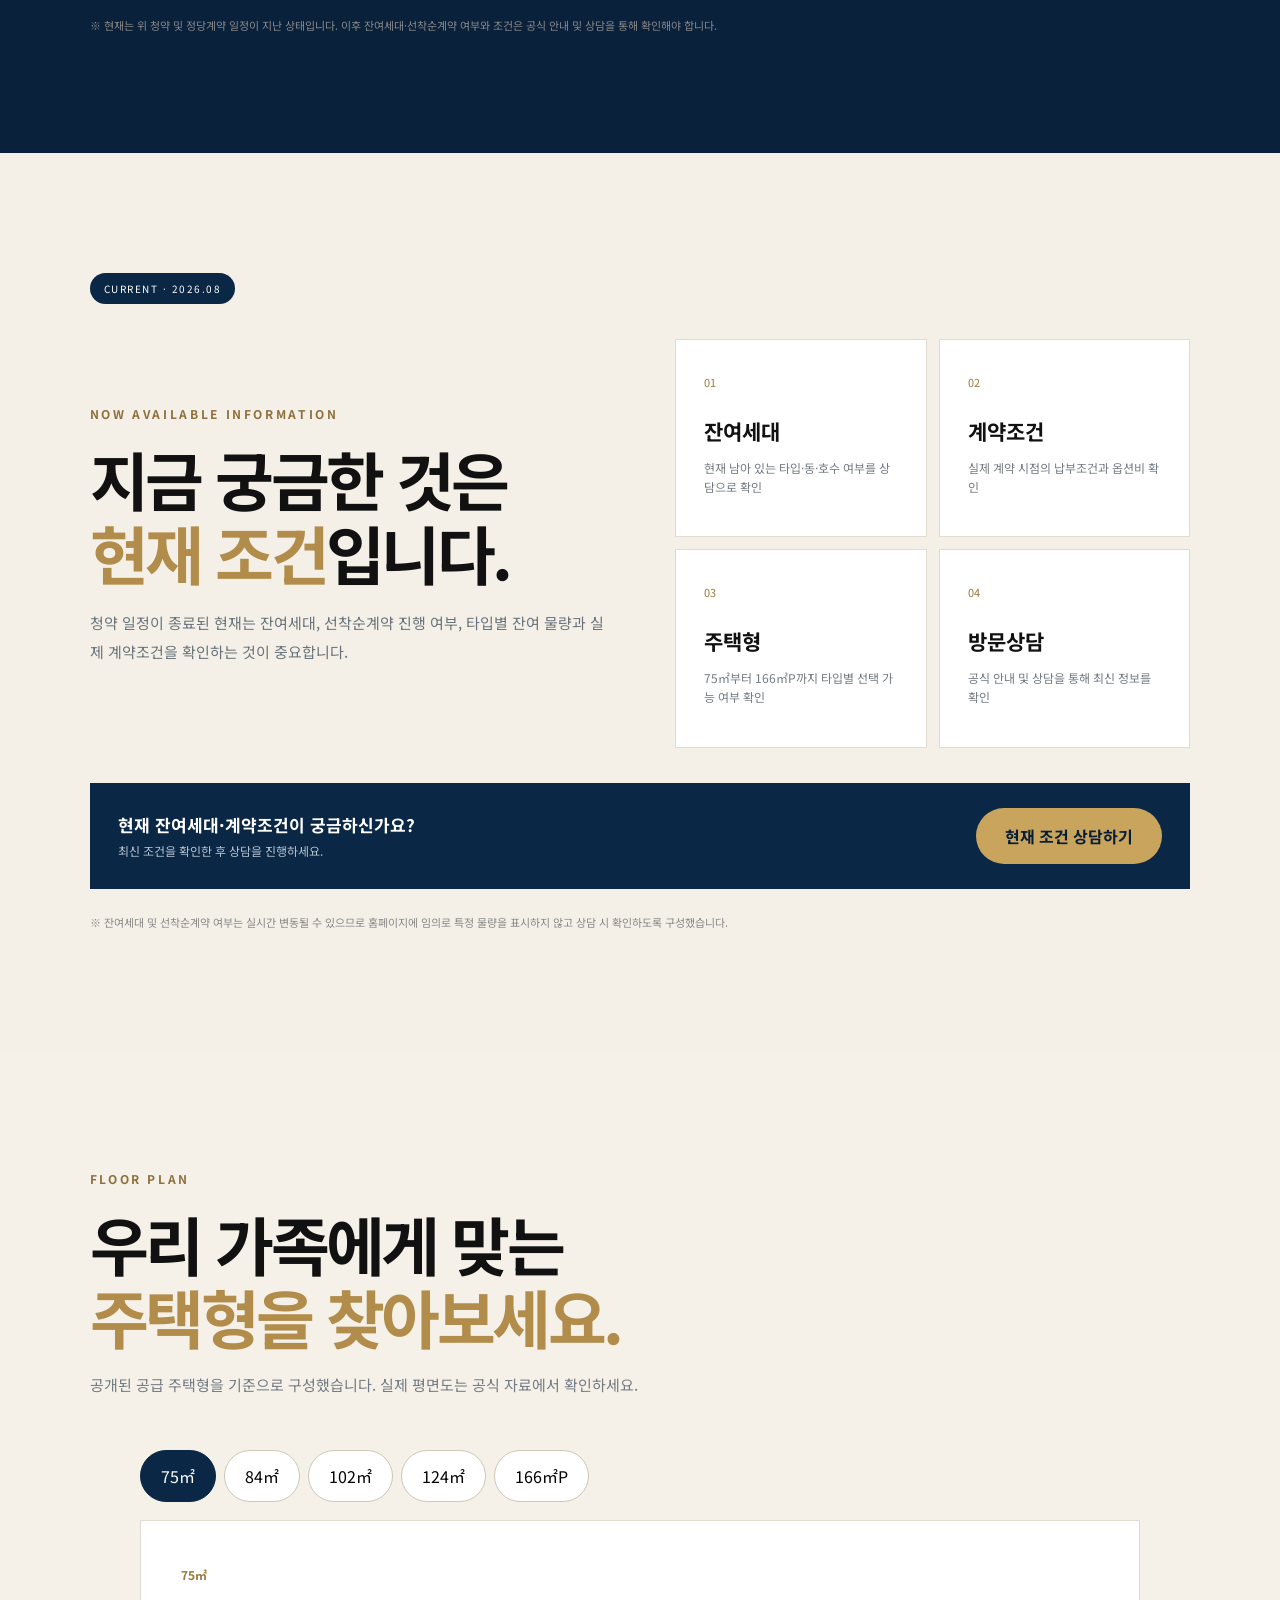
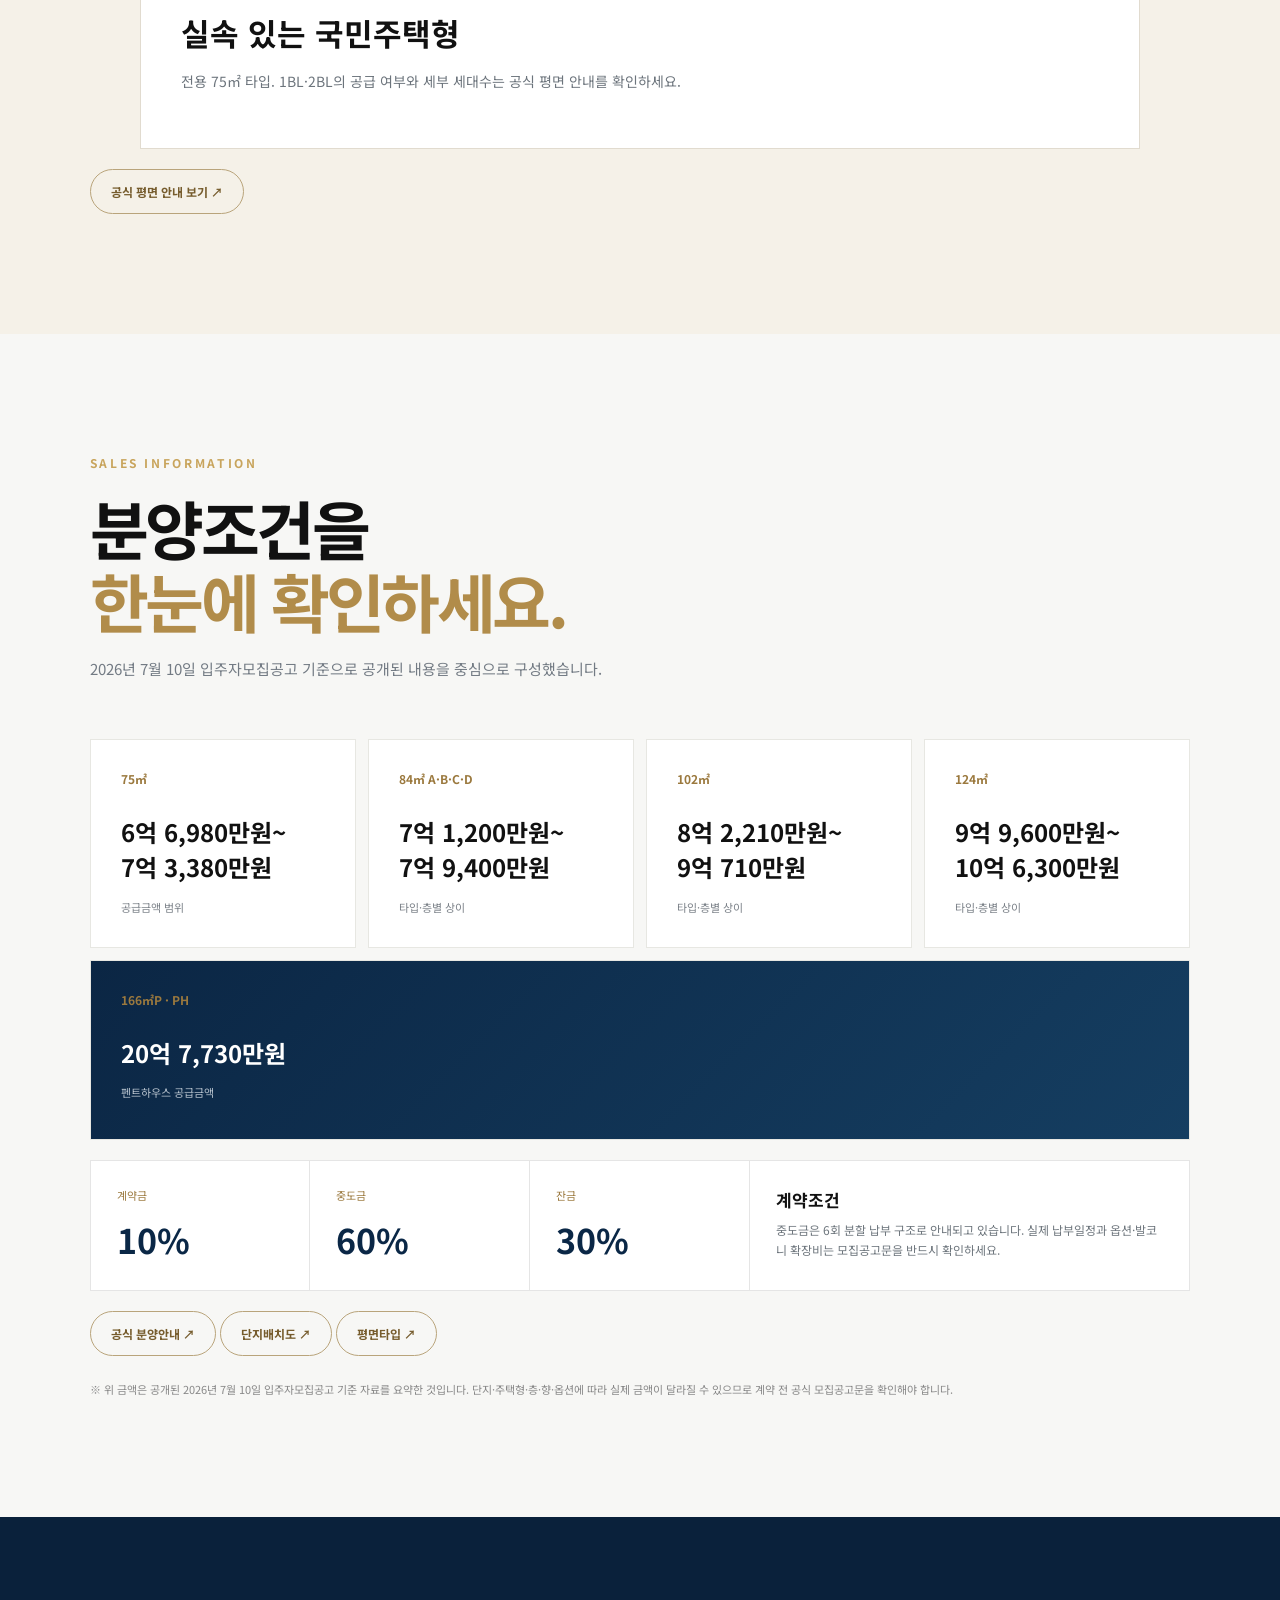
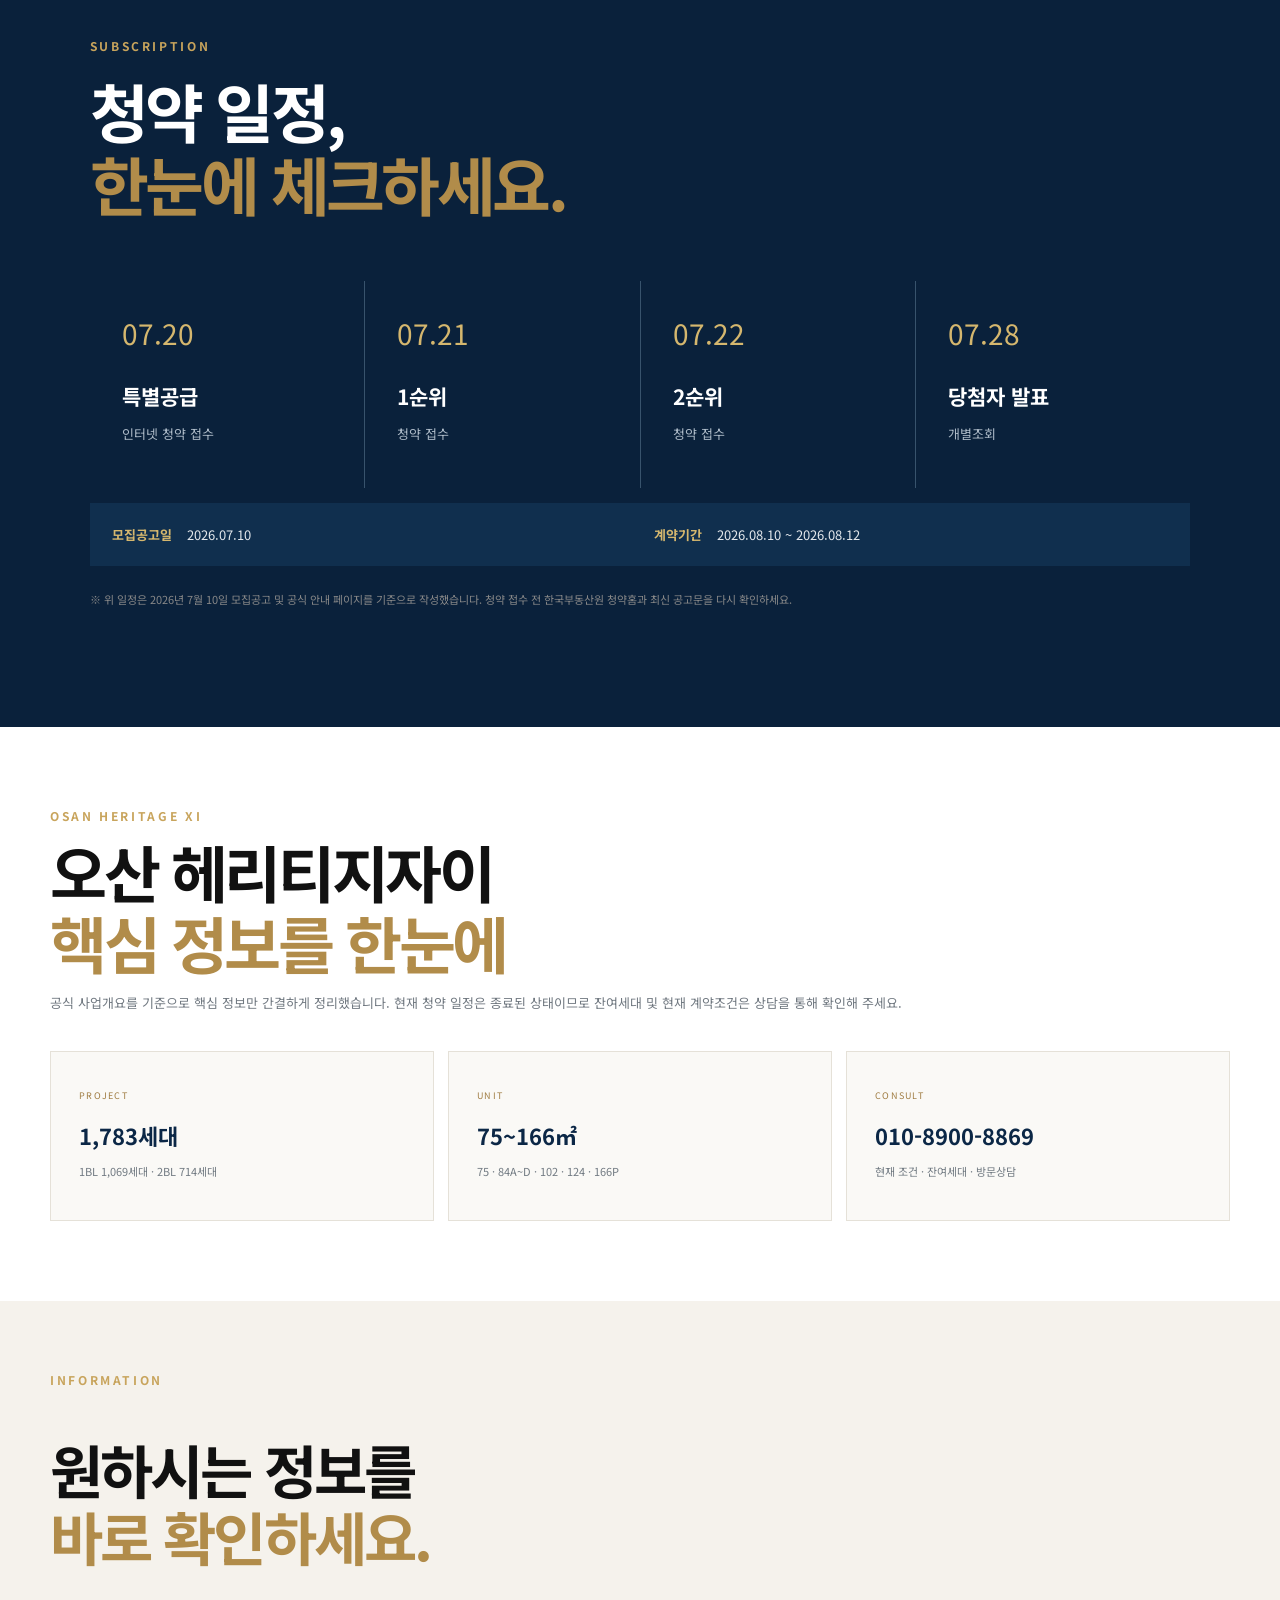
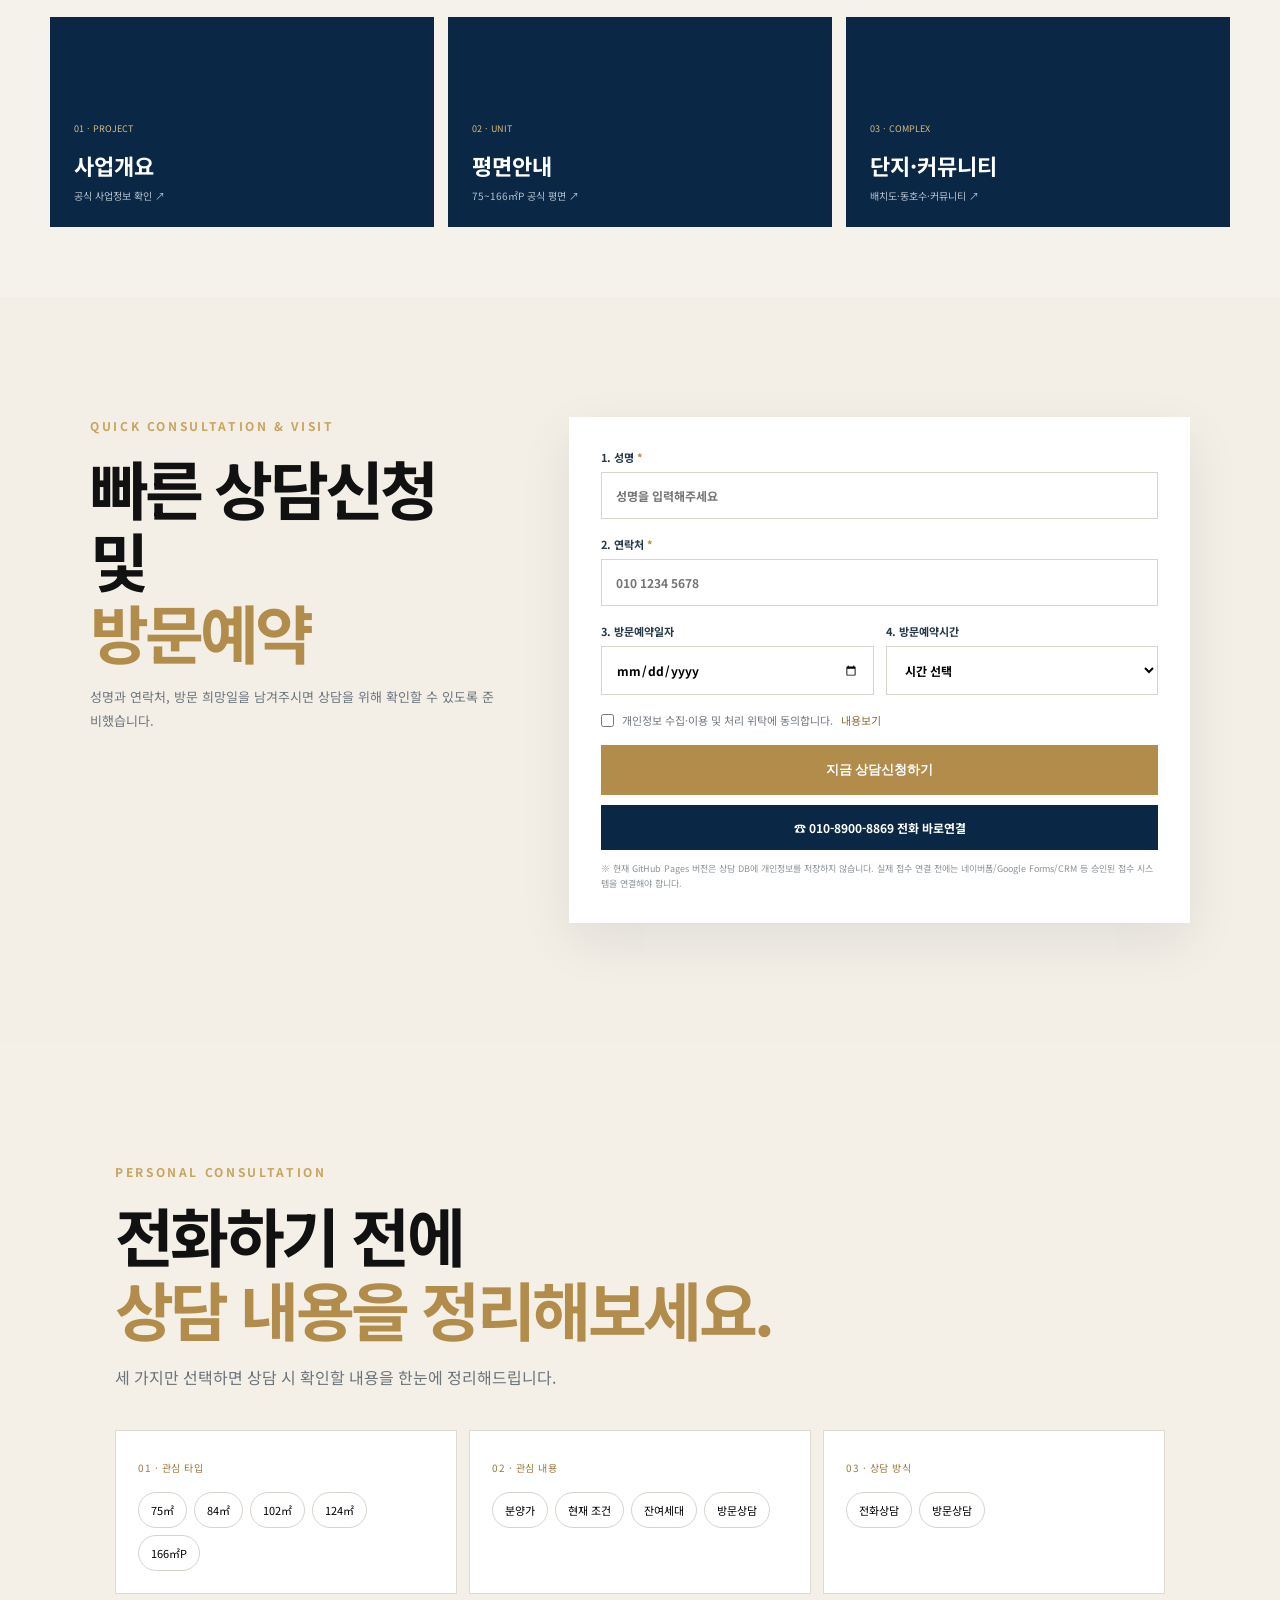
==== commit 879c2d24: "Add files via upload" ====
--- a/index.html
+++ b/index.html
@@ -17,6 +17,19 @@
 <meta name="theme-color" content="#0b2746">
 </head>
 <body>
+<div class="refTop">
+  <div class="refTopInner">
+    <a href="#top" class="brand">오산 헤리티지자이</a>
+    <nav>
+      <a href="#top">HOME</a>
+      <a href="#officialFacts">사업개요</a>
+      <a href="#floor">평면안내</a>
+      <a href="#realGallery">인테리어</a>
+    </nav>
+    <a class="refTopCall" href="tel:01089008869">전화상담</a>
+  </div>
+</div>
+
 <div class="adTopbar"><span>오산 헤리티지자이</span><b>현재 조건 상담</b><a href="tel:01089008869">010-8900-8869</a></div>
 <header id="header">
   <a class="brand" href="#home"><img src="images/logo-transparent.png" alt="오산 헤리티지자이"></a>
@@ -33,7 +46,7 @@
 </header>
 
 <main>
-<section class="hero" id="home">
+<div id="top"></div><section class="hero" id="home">
   <div class="heroImage"></div><div class="heroShade"></div>
   <div class="heroContent">
     <p class="eyebrow">OSAN HERITAGE XI · LEAD THE CHANGE</p>
@@ -328,6 +341,54 @@
   <div class="scheduleNote"><b>모집공고일</b><span>2026.07.10</span><b>계약기간</b><span>2026.08.10 ~ 2026.08.12</span></div>
   <p class="legalNote">※ 위 일정은 2026년 7월 10일 모집공고 및 공식 안내 페이지를 기준으로 작성했습니다. 청약 접수 전 한국부동산원 청약홈과 최신 공고문을 다시 확인하세요.</p>
 </section>
+
+
+<section class="refLandingInfo">
+  <div class="refLandingInner">
+    <div class="sectionKicker">OSAN HERITAGE XI</div>
+    <h2>오산 헤리티지자이<br><em>핵심 정보를 한눈에</em></h2>
+    <p class="refLandingLead">공식 사업개요를 기준으로 핵심 정보만 간결하게 정리했습니다. 현재 청약 일정은 종료된 상태이므로 잔여세대 및 현재 계약조건은 상담을 통해 확인해 주세요.</p>
+    <div class="refCards">
+      <article class="refCard"><span>PROJECT</span><b>1,783세대</b><p>1BL 1,069세대 · 2BL 714세대</p></article>
+      <article class="refCard"><span>UNIT</span><b>75~166㎡</b><p>75 · 84A~D · 102 · 124 · 166P</p></article>
+      <article class="refCard"><span>CONSULT</span><b>010-8900-8869</b><p>현재 조건 · 잔여세대 · 방문상담</p></article>
+    </div>
+  </div>
+</section>
+<section class="refSections">
+  <div class="refSectionsInner">
+    <div class="sectionKicker">INFORMATION</div>
+    <h2 class="refSectionTitle">원하시는 정보를<br><em>바로 확인하세요.</em></h2>
+    <div class="refLinks">
+      <a class="refLink" href="https://www.xi-home.kr/사업개요/" target="_blank" rel="noopener"><small>01 · PROJECT</small><b>사업개요</b><span>공식 사업정보 확인 ↗</span></a>
+      <a class="refLink" href="https://www.xi-home.kr/평면타입/" target="_blank" rel="noopener"><small>02 · UNIT</small><b>평면안내</b><span>75~166㎡P 공식 평면 ↗</span></a>
+      <a class="refLink" href="https://www.xi-home.kr/단지배치/" target="_blank" rel="noopener"><small>03 · COMPLEX</small><b>단지·커뮤니티</b><span>배치도·동호수·커뮤니티 ↗</span></a>
+    </div>
+  </div>
+</section>
+
+<section class="reservation" id="reservation">
+  <div class="reservationInner">
+    <div class="reservationHead">
+      <div class="sectionKicker">QUICK CONSULTATION & VISIT</div>
+      <h2>빠른 상담신청 및<br><em>방문예약</em></h2>
+      <p>성명과 연락처, 방문 희망일을 남겨주시면 상담을 위해 확인할 수 있도록 준비했습니다.</p>
+    </div>
+    <form id="reservationForm" class="reservationForm">
+      <label>1. 성명 <b>*</b><input name="name" required placeholder="성명을 입력해주세요"></label>
+      <label>2. 연락처 <b>*</b><input name="phone" required inputmode="tel" placeholder="010 1234 5678"></label>
+      <div class="twoFields">
+        <label>3. 방문예약일자<input name="date" type="date"></label>
+        <label>4. 방문예약시간<select name="time"><option value="">시간 선택</option><option>10:00</option><option>11:00</option><option>13:00</option><option>14:00</option><option>15:00</option><option>16:00</option><option>17:00</option></select></label>
+      </div>
+      <label class="refConsent"><input type="checkbox" id="refConsent" required> 개인정보 수집·이용 및 처리 위탁에 동의합니다. <a href="#privacy">내용보기</a></label>
+      <button type="submit">지금 상담신청하기</button>
+      <a class="directCall" href="tel:01089008869">☎ 010-8900-8869 전화 바로연결</a>
+      <p class="formNote">※ 현재 GitHub Pages 버전은 상담 DB에 개인정보를 저장하지 않습니다. 실제 접수 연결 전에는 네이버폼/Google Forms/CRM 등 승인된 접수 시스템을 연결해야 합니다.</p>
+    </form>
+  </div>
+</section>
+
 <section class="faq" id="faq">
   <div class="sectionKicker">FAQ</div><h2>가장 많이 묻는 질문</h2>
   <details open><summary>청약 자격은 어디에서 확인하나요?</summary><p>최신 입주자모집공고의 자격 요건을 기준으로 확인합니다.</p></details>
@@ -515,6 +576,40 @@
   </div>
 </section>
 
+
+<section class="leadBuilder" id="leadBuilder">
+  <div class="leadBuilderInner">
+    <div class="sectionKicker">PERSONAL CONSULTATION</div>
+    <h2>전화하기 전에<br><em>상담 내용을 정리해보세요.</em></h2>
+    <p class="builderLead">세 가지만 선택하면 상담 시 확인할 내용을 한눈에 정리해드립니다.</p>
+    <div class="builderSteps">
+      <div class="builderStep">
+        <span>01 · 관심 타입</span>
+        <div class="builderOptions" data-group="type">
+          <button data-value="75㎡">75㎡</button><button data-value="84㎡">84㎡</button><button data-value="102㎡">102㎡</button><button data-value="124㎡">124㎡</button><button data-value="166㎡P">166㎡P</button>
+        </div>
+      </div>
+      <div class="builderStep">
+        <span>02 · 관심 내용</span>
+        <div class="builderOptions" data-group="topic">
+          <button data-value="분양가">분양가</button><button data-value="현재 조건">현재 조건</button><button data-value="잔여세대">잔여세대</button><button data-value="방문상담">방문상담</button>
+        </div>
+      </div>
+      <div class="builderStep">
+        <span>03 · 상담 방식</span>
+        <div class="builderOptions" data-group="method">
+          <button data-value="전화상담">전화상담</button><button data-value="방문상담">방문상담</button>
+        </div>
+      </div>
+    </div>
+    <div class="leadSummary" id="leadSummary"><button id="copyLead" type="button">상담내용 복사</button>
+      <small>상담 준비 내용</small>
+      <strong>관심 타입과 문의 내용을 선택해주세요.</strong>
+    </div>
+    <a class="leadCall" href="tel:01089008869" id="leadCall">010-8900-8869 · 상담전화</a>
+  </div>
+</section>
+
 <section class="contact" id="contact">
   <div><div class="sectionKicker">CONTACT</div><a class="phoneLarge" href="tel:01089008869">010-8900-8869</a><h2>현재 오산 헤리티지자이<br>조건을 확인해보세요.</h2><p>분양가·청약·평면·방문예약 중 궁금한 내용을 남겨주세요.</p></div>
   <form id="consultForm" onsubmit="return demoSubmit(event)"><input type="hidden" id="selectedType" name="selectedType"><input type="hidden" id="selectedPurpose" name="selectedPurpose">
@@ -531,6 +626,54 @@
 </main>
 <section class="trust"><div><b>정확한 정보</b><span>공식 자료 기준으로 안내</span></div><div><b>현재 조건</b><span>실시간 변동 사항은 상담 확인</span></div><div><b>맞춤 상담</b><span>희망 타입부터 함께 검토</span></div></section>
 
+
+
+<section class="refLandingInfo">
+  <div class="refLandingInner">
+    <div class="sectionKicker">OSAN HERITAGE XI</div>
+    <h2>오산 헤리티지자이<br><em>핵심 정보를 한눈에</em></h2>
+    <p class="refLandingLead">공식 사업개요를 기준으로 핵심 정보만 간결하게 정리했습니다. 현재 청약 일정은 종료된 상태이므로 잔여세대 및 현재 계약조건은 상담을 통해 확인해 주세요.</p>
+    <div class="refCards">
+      <article class="refCard"><span>PROJECT</span><b>1,783세대</b><p>1BL 1,069세대 · 2BL 714세대</p></article>
+      <article class="refCard"><span>UNIT</span><b>75~166㎡</b><p>75 · 84A~D · 102 · 124 · 166P</p></article>
+      <article class="refCard"><span>CONSULT</span><b>010-8900-8869</b><p>현재 조건 · 잔여세대 · 방문상담</p></article>
+    </div>
+  </div>
+</section>
+<section class="refSections">
+  <div class="refSectionsInner">
+    <div class="sectionKicker">INFORMATION</div>
+    <h2 class="refSectionTitle">원하시는 정보를<br><em>바로 확인하세요.</em></h2>
+    <div class="refLinks">
+      <a class="refLink" href="https://www.xi-home.kr/사업개요/" target="_blank" rel="noopener"><small>01 · PROJECT</small><b>사업개요</b><span>공식 사업정보 확인 ↗</span></a>
+      <a class="refLink" href="https://www.xi-home.kr/평면타입/" target="_blank" rel="noopener"><small>02 · UNIT</small><b>평면안내</b><span>75~166㎡P 공식 평면 ↗</span></a>
+      <a class="refLink" href="https://www.xi-home.kr/단지배치/" target="_blank" rel="noopener"><small>03 · COMPLEX</small><b>단지·커뮤니티</b><span>배치도·동호수·커뮤니티 ↗</span></a>
+    </div>
+  </div>
+</section>
+
+<section class="reservation" id="reservation">
+  <div class="reservationInner">
+    <div class="reservationHead">
+      <div class="sectionKicker">QUICK CONSULTATION & VISIT</div>
+      <h2>빠른 상담신청 및<br><em>방문예약</em></h2>
+      <p>성명과 연락처, 방문 희망일을 남겨주시면 상담을 위해 확인할 수 있도록 준비했습니다.</p>
+    </div>
+    <form id="reservationForm" class="reservationForm">
+      <label>1. 성명 <b>*</b><input name="name" required placeholder="성명을 입력해주세요"></label>
+      <label>2. 연락처 <b>*</b><input name="phone" required inputmode="tel" placeholder="010 1234 5678"></label>
+      <div class="twoFields">
+        <label>3. 방문예약일자<input name="date" type="date"></label>
+        <label>4. 방문예약시간<select name="time"><option value="">시간 선택</option><option>10:00</option><option>11:00</option><option>13:00</option><option>14:00</option><option>15:00</option><option>16:00</option><option>17:00</option></select></label>
+      </div>
+      <label class="refConsent"><input type="checkbox" id="refConsent" required> 개인정보 수집·이용 및 처리 위탁에 동의합니다. <a href="#privacy">내용보기</a></label>
+      <button type="submit">지금 상담신청하기</button>
+      <a class="directCall" href="tel:01089008869">☎ 010-8900-8869 전화 바로연결</a>
+      <p class="formNote">※ 현재 GitHub Pages 버전은 상담 DB에 개인정보를 저장하지 않습니다. 실제 접수 연결 전에는 네이버폼/Google Forms/CRM 등 승인된 접수 시스템을 연결해야 합니다.</p>
+    </form>
+  </div>
+</section>
+
 <section class="faq" id="faq">
   <div class="faqInner">
     <div class="sectionKicker">FAQ</div>
@@ -570,4 +713,4 @@
   </div>
 </div>
 <script src="js/script.js"></script>
-</body></html>+<div class="refBottom"><a href="#reservation">상담예약</a><a href="tel:01089008869">전화 바로연결</a></div></body></html>
--- a/css/style.css
+++ b/css/style.css
@@ -79,3 +79,21 @@
 .priceGuide{background:#fff}.priceInner{max-width:1100px;margin:auto}.priceGuide h2,.budget h2{font-size:clamp(40px,5vw,68px);line-height:1.15;letter-spacing:-.055em;margin:18px 0}.priceGuide h2 em,.budget h2 em{font-style:normal;color:#b18c4a}.priceLead{max-width:850px;color:#6d757d;font-size:13px;line-height:1.8}.priceTableWrap{overflow-x:auto;margin-top:38px}.priceTable{width:100%;border-collapse:collapse;min-width:620px}.priceTable th{background:#0b2746;color:#fff;padding:15px;text-align:left;font-size:11px}.priceTable td{border-bottom:1px solid #e4dfd6;padding:19px 15px;font-size:12px;color:#5f6972}.priceTable td:first-child{font-weight:700;color:#0b2746}.priceTable td b{color:#8d6d38}.priceActions{display:flex;gap:10px;flex-wrap:wrap;margin-top:20px}.priceActions a{border:1px solid #bca36f;border-radius:999px;padding:13px 18px;color:#765c2f;text-decoration:none;font-size:11px;font-weight:700}.priceNote{margin-top:15px;padding:15px;background:#f5f3ee;color:#777f86;font-size:10px;line-height:1.7}.budget{background:#0b2746;color:#fff}.budgetInner{max-width:1100px;margin:auto}.budgetGrid{display:grid;grid-template-columns:repeat(4,1fr);gap:10px;margin-top:35px}.budgetGrid button{border:1px solid #49647c;background:#123553;color:#fff;padding:25px 18px;text-align:left;cursor:pointer;font:inherit}.budgetGrid button.active{background:#d8bd79;color:#0b2746;border-color:#d8bd79}.budgetGrid small{display:block;font-size:10px;margin-top:8px;opacity:.75}.budgetInner>p{color:#b7c4cf;font-size:12px;margin:18px 0}.budgetCta{display:inline-block;background:#d8bd79;color:#0b2746;padding:14px 20px;border-radius:999px;text-decoration:none;font-size:12px;font-weight:800}
 @media(max-width:800px){.budgetGrid{grid-template-columns:1fr 1fr}}
 @media(max-width:480px){.budgetGrid{grid-template-columns:1fr}}
+
+/* V17 guided lead builder */
+.leadBuilder{background:#f4f0e7}.leadBuilderInner{max-width:1050px;margin:auto}.leadBuilder h2{font-size:clamp(40px,5vw,68px);line-height:1.15;letter-spacing:-.055em;margin:18px 0}.leadBuilder h2 em{font-style:normal;color:#b18c4a}.builderLead{color:#6c747c;line-height:1.8}.builderSteps{display:grid;grid-template-columns:1fr 1fr 1fr;gap:12px;margin-top:38px}.builderStep{background:#fff;border:1px solid #e0dbd2;padding:22px}.builderStep>span{font-size:10px;color:#9a793f;letter-spacing:.05em}.builderOptions{display:flex;flex-wrap:wrap;gap:7px;margin-top:15px}.builderOptions button{border:1px solid #d8d3ca;background:#fff;border-radius:999px;padding:9px 12px;font:inherit;font-size:11px;cursor:pointer}.builderOptions button.active{background:#0b2746;border-color:#0b2746;color:#fff}.leadSummary{position:relative;background:#0b2746;color:#fff;margin-top:15px;padding:25px 150px 25px 25px;min-height:82px}.leadSummary small{display:block;color:#d8bd79;font-size:9px;letter-spacing:.15em}.leadSummary strong{display:block;margin-top:8px;font-size:14px;line-height:1.6}.leadSummary #copyLead{position:absolute;right:20px;top:25px;border:1px solid #6d8396;background:transparent;color:#fff;border-radius:999px;padding:8px 11px;font-size:10px;cursor:pointer}.leadCall{display:inline-block;margin-top:14px;background:#d8bd79;color:#0b2746;text-decoration:none;padding:14px 22px;border-radius:999px;font-size:12px;font-weight:800}
+@media(max-width:800px){.builderSteps{grid-template-columns:1fr}.leadSummary{padding-right:25px;padding-bottom:60px}.leadSummary #copyLead{left:25px;right:auto;top:auto;bottom:18px}}
+
+/* V18 reference-style landing design */
+.refTop{position:fixed;top:0;left:0;right:0;z-index:100;background:rgba(255,255,255,.96);border-bottom:1px solid #e6e1d8;backdrop-filter:blur(12px)}.refTopInner{max-width:1200px;margin:auto;height:64px;display:flex;align-items:center;padding:0 20px;gap:28px}.refTop .brand{font-weight:800;color:#0b2746;text-decoration:none;letter-spacing:-.04em}.refTop nav{display:flex;gap:25px;flex:1}.refTop nav a{font-size:10px;color:#58636c;text-decoration:none;letter-spacing:.08em}.refTopCall{background:#0b2746;color:#fff;padding:10px 15px;border-radius:999px;font-size:10px;text-decoration:none}.hero{margin-top:64px}.reservation{background:#f3efe7}.reservationInner{max-width:1100px;margin:auto;display:grid;grid-template-columns:.8fr 1.2fr;gap:65px;align-items:start}.reservationHead h2{font-size:clamp(40px,5vw,70px);line-height:1.12;letter-spacing:-.06em;margin:18px 0}.reservationHead h2 em{font-style:normal;color:#b18c4a}.reservationHead p{color:#6e767e;font-size:13px;line-height:1.8}.reservationForm{background:#fff;padding:32px;box-shadow:0 18px 50px rgba(19,29,38,.08)}.reservationForm label{display:block;color:#273848;font-size:11px;font-weight:700;margin-bottom:17px}.reservationForm label b{color:#b18c4a}.reservationForm input,.reservationForm select{display:block;width:100%;box-sizing:border-box;border:1px solid #d9d5cd;background:#fff;padding:14px;margin-top:7px;font:inherit;font-size:12px;outline:none}.reservationForm input:focus,.reservationForm select:focus{border-color:#9d7d48}.twoFields{display:grid;grid-template-columns:1fr 1fr;gap:12px}.refConsent{font-weight:400!important;color:#707880!important;display:flex!important;gap:8px;align-items:flex-start}.refConsent input{width:auto;margin:2px 0 0}.refConsent a{color:#8d6d38}.reservationForm button{width:100%;border:0;background:#b18c4a;color:#fff;padding:16px;font-weight:800;cursor:pointer}.directCall{display:block;text-align:center;margin-top:10px;background:#0b2746;color:#fff;padding:14px;text-decoration:none;font-size:12px;font-weight:700}.formNote{font-size:9px;color:#8b9298;line-height:1.6;margin:12px 0 0}.refBottom{display:none}
+@media(max-width:800px){.refTopInner{height:55px;padding:0 14px}.refTop nav{display:none}.refTopCall{margin-left:auto}.hero{margin-top:55px}.reservationInner{grid-template-columns:1fr;gap:25px}.reservationForm{padding:22px}.twoFields{grid-template-columns:1fr}.refBottom{display:grid;grid-template-columns:1fr 1fr;position:fixed;bottom:0;left:0;right:0;z-index:110;box-shadow:0 -4px 18px rgba(0,0,0,.16)}.refBottom a{padding:15px;text-align:center;background:#0b2746;color:#fff;text-decoration:none;font-size:12px}.refBottom a:last-child{background:#b18c4a;color:#0b2746}}
+
+/* V19 reference-first presentation */
+.statement,.officialViewer,.campaign,.officialFacts,.liveStatus,.prep,.priceGuide,.budget,.quickConsult,.faq,.privacy,.sourceDisclosure,.trust,.consultant,.adValue,.realGallery,.conversion{display:none!important}
+body{background:#fff;color:#111}
+.refTop{box-shadow:0 1px 10px rgba(0,0,0,.04)}
+.hero{min-height:calc(100vh - 64px);display:flex;align-items:center}
+.hero .heroContent{max-width:1180px;margin:auto;width:100%}
+.refLandingInfo{background:#fff;padding:80px 20px}.refLandingInner{max-width:1180px;margin:auto}.refLandingInner h2{font-size:clamp(34px,5vw,62px);line-height:1.15;letter-spacing:-.055em;margin:12px 0}.refLandingInner h2 em{font-style:normal;color:#b18c4a}.refLandingLead{color:#707880;line-height:1.9;font-size:13px}.refCards{display:grid;grid-template-columns:repeat(3,1fr);gap:14px;margin-top:35px}.refCard{border:1px solid #e5e1d8;padding:28px;background:#faf9f6}.refCard span{font-size:9px;color:#a07d43;letter-spacing:.14em}.refCard b{display:block;font-size:22px;color:#0b2746;margin:15px 0 6px}.refCard p{font-size:11px;color:#717a82;line-height:1.7}
+.refSections{background:#f5f2ec;padding:70px 20px}.refSectionsInner{max-width:1180px;margin:auto}.refSectionTitle{font-size:clamp(34px,5vw,58px);line-height:1.15;letter-spacing:-.05em}.refSectionTitle em{font-style:normal;color:#b18c4a}.refLinks{display:grid;grid-template-columns:repeat(3,1fr);gap:14px;margin-top:30px}.refLink{display:flex;flex-direction:column;justify-content:flex-end;min-height:210px;background:#0b2746;color:#fff;padding:24px;text-decoration:none}.refLink small{color:#d8bd79;font-size:9px}.refLink b{font-size:22px;margin-top:14px}.refLink span{color:#b7c4cf;font-size:10px;margin-top:7px}
+@media(max-width:700px){.hero{min-height:calc(100vh - 55px)}.refCards,.refLinks{grid-template-columns:1fr}.refLandingInfo{padding:55px 18px}.refSections{padding:55px 18px}}
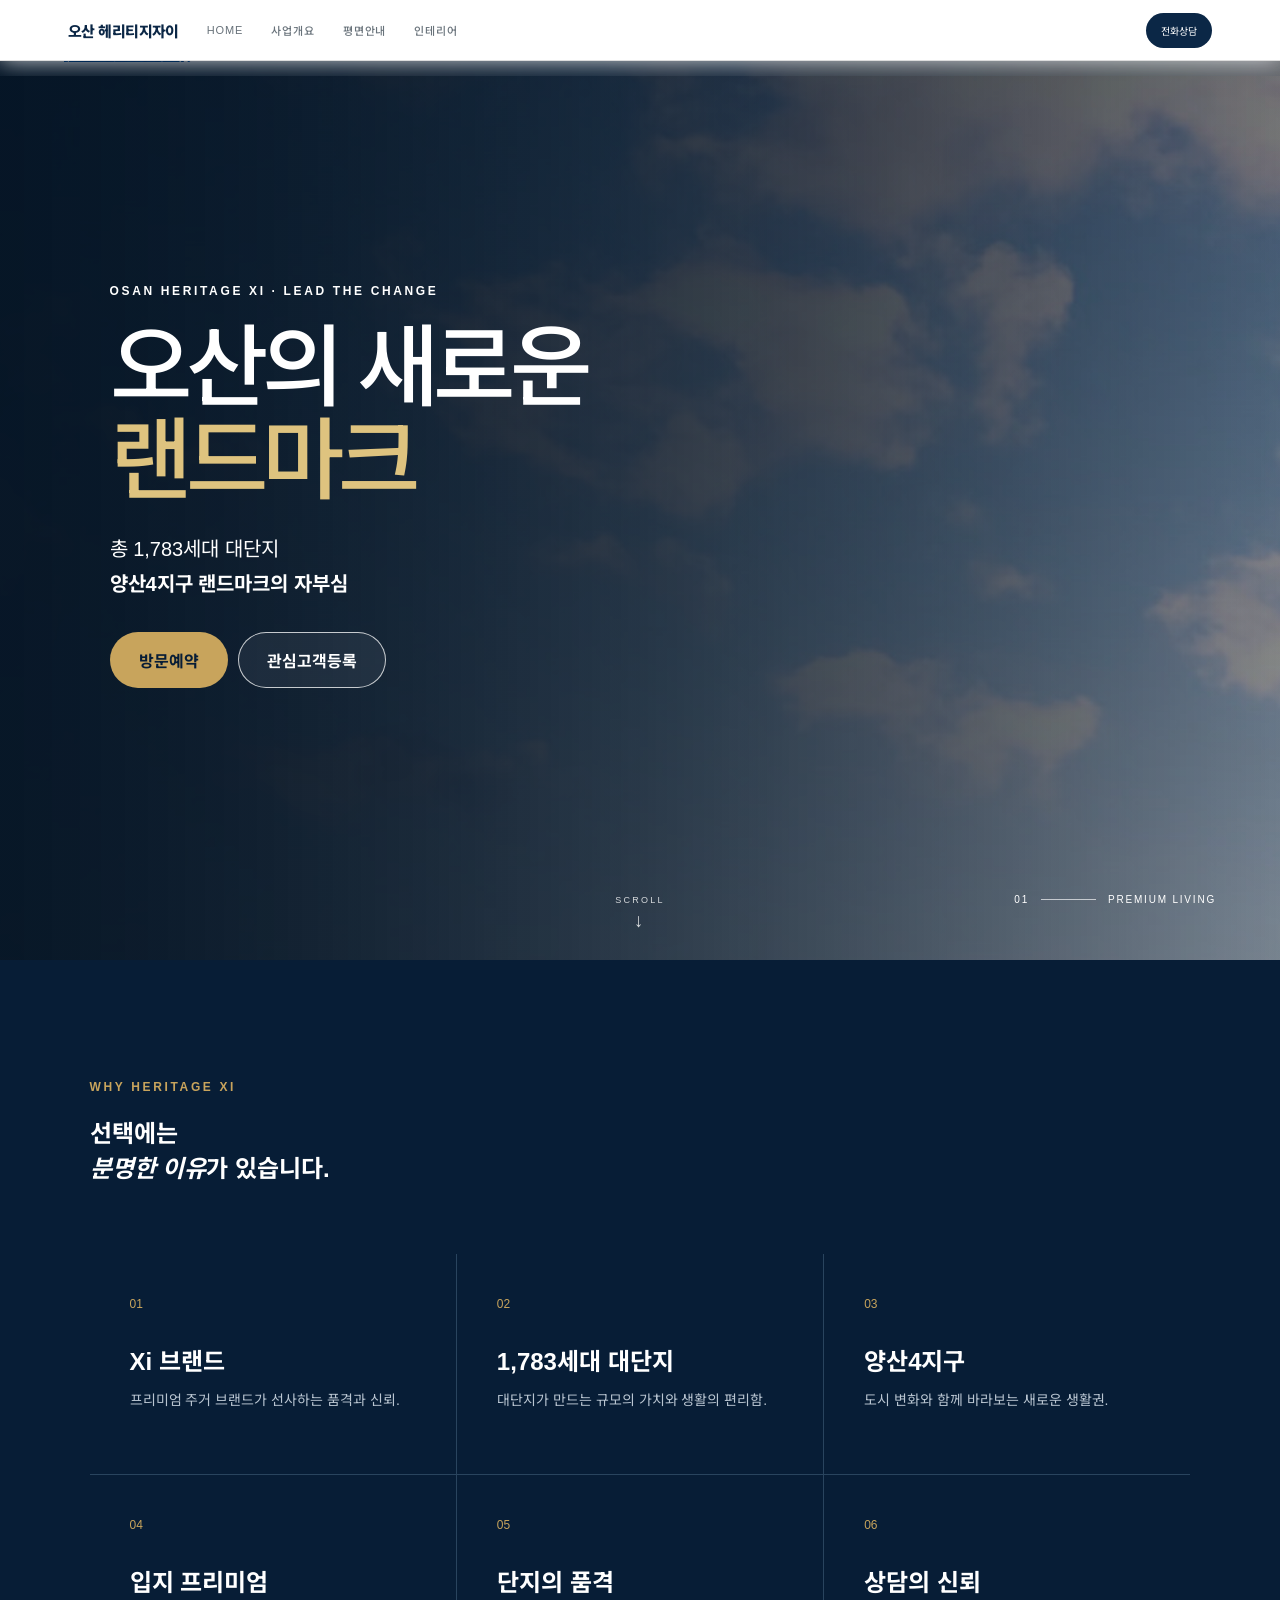
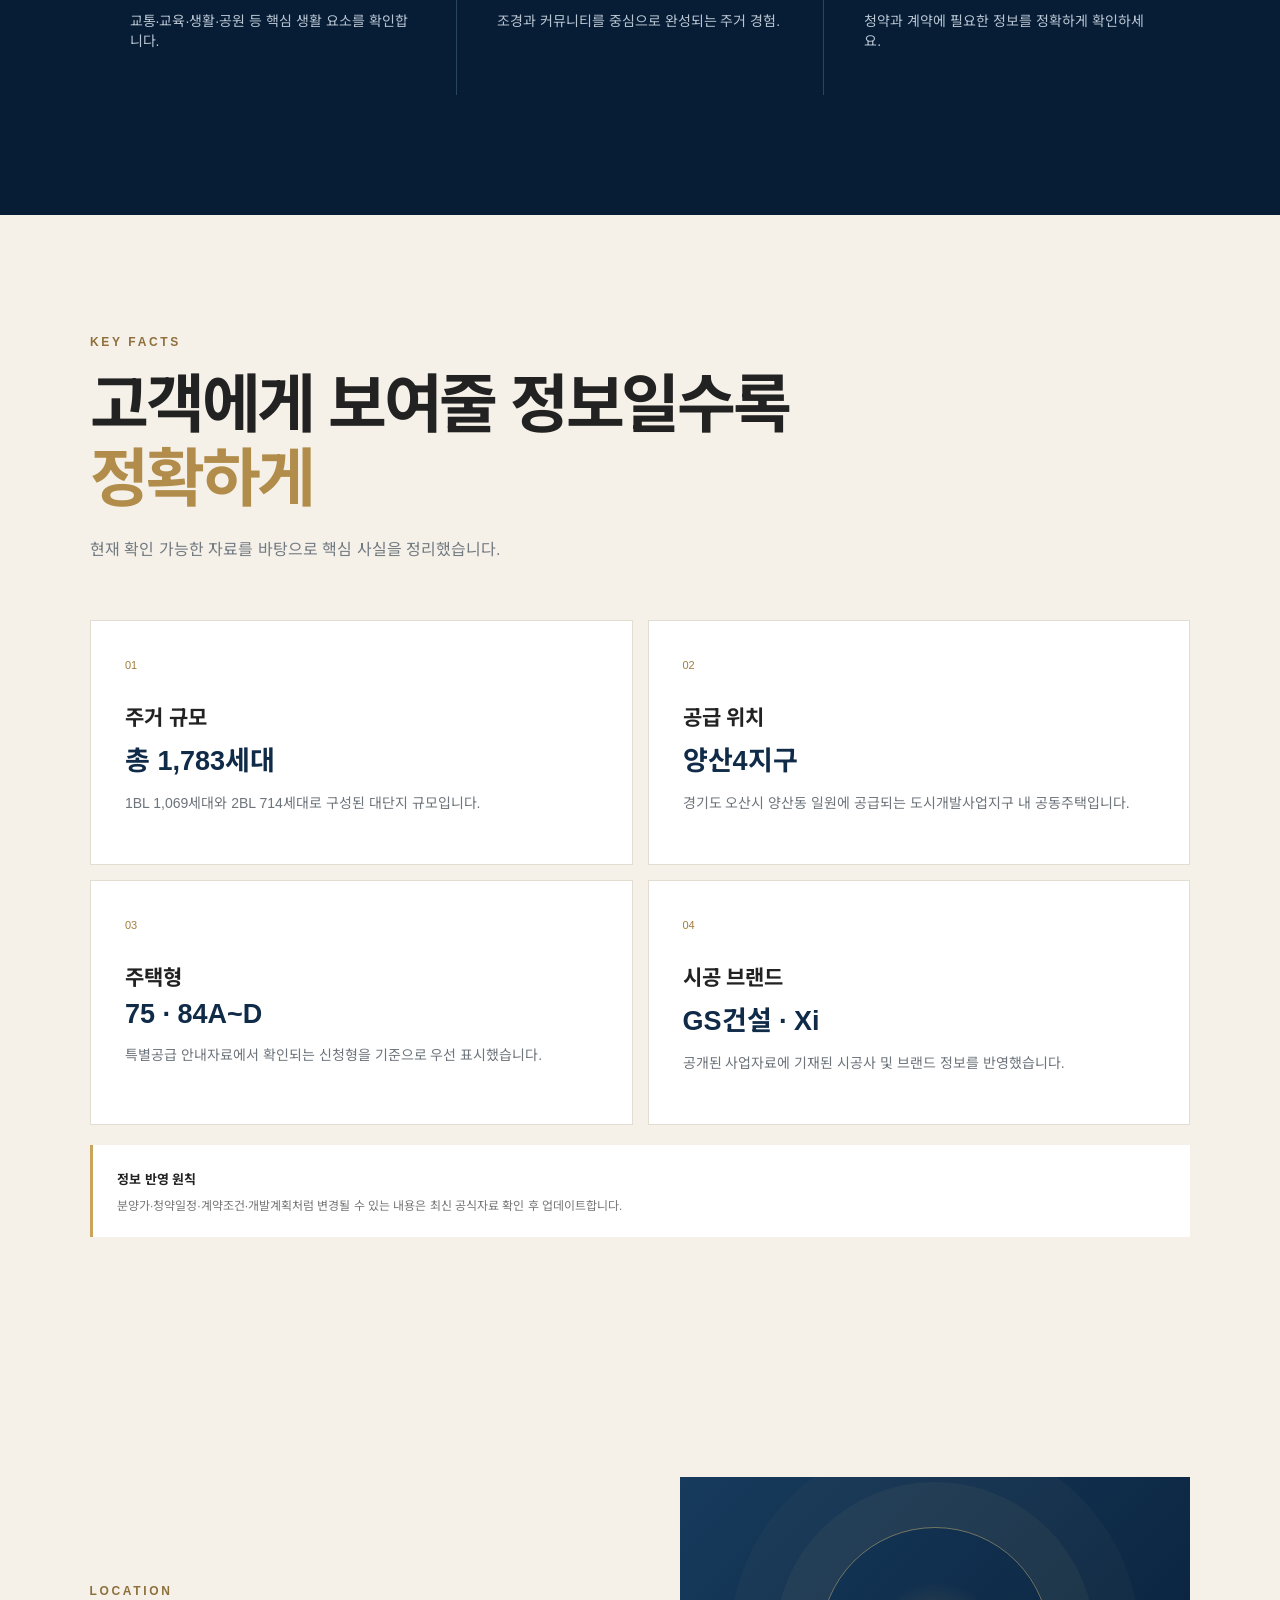
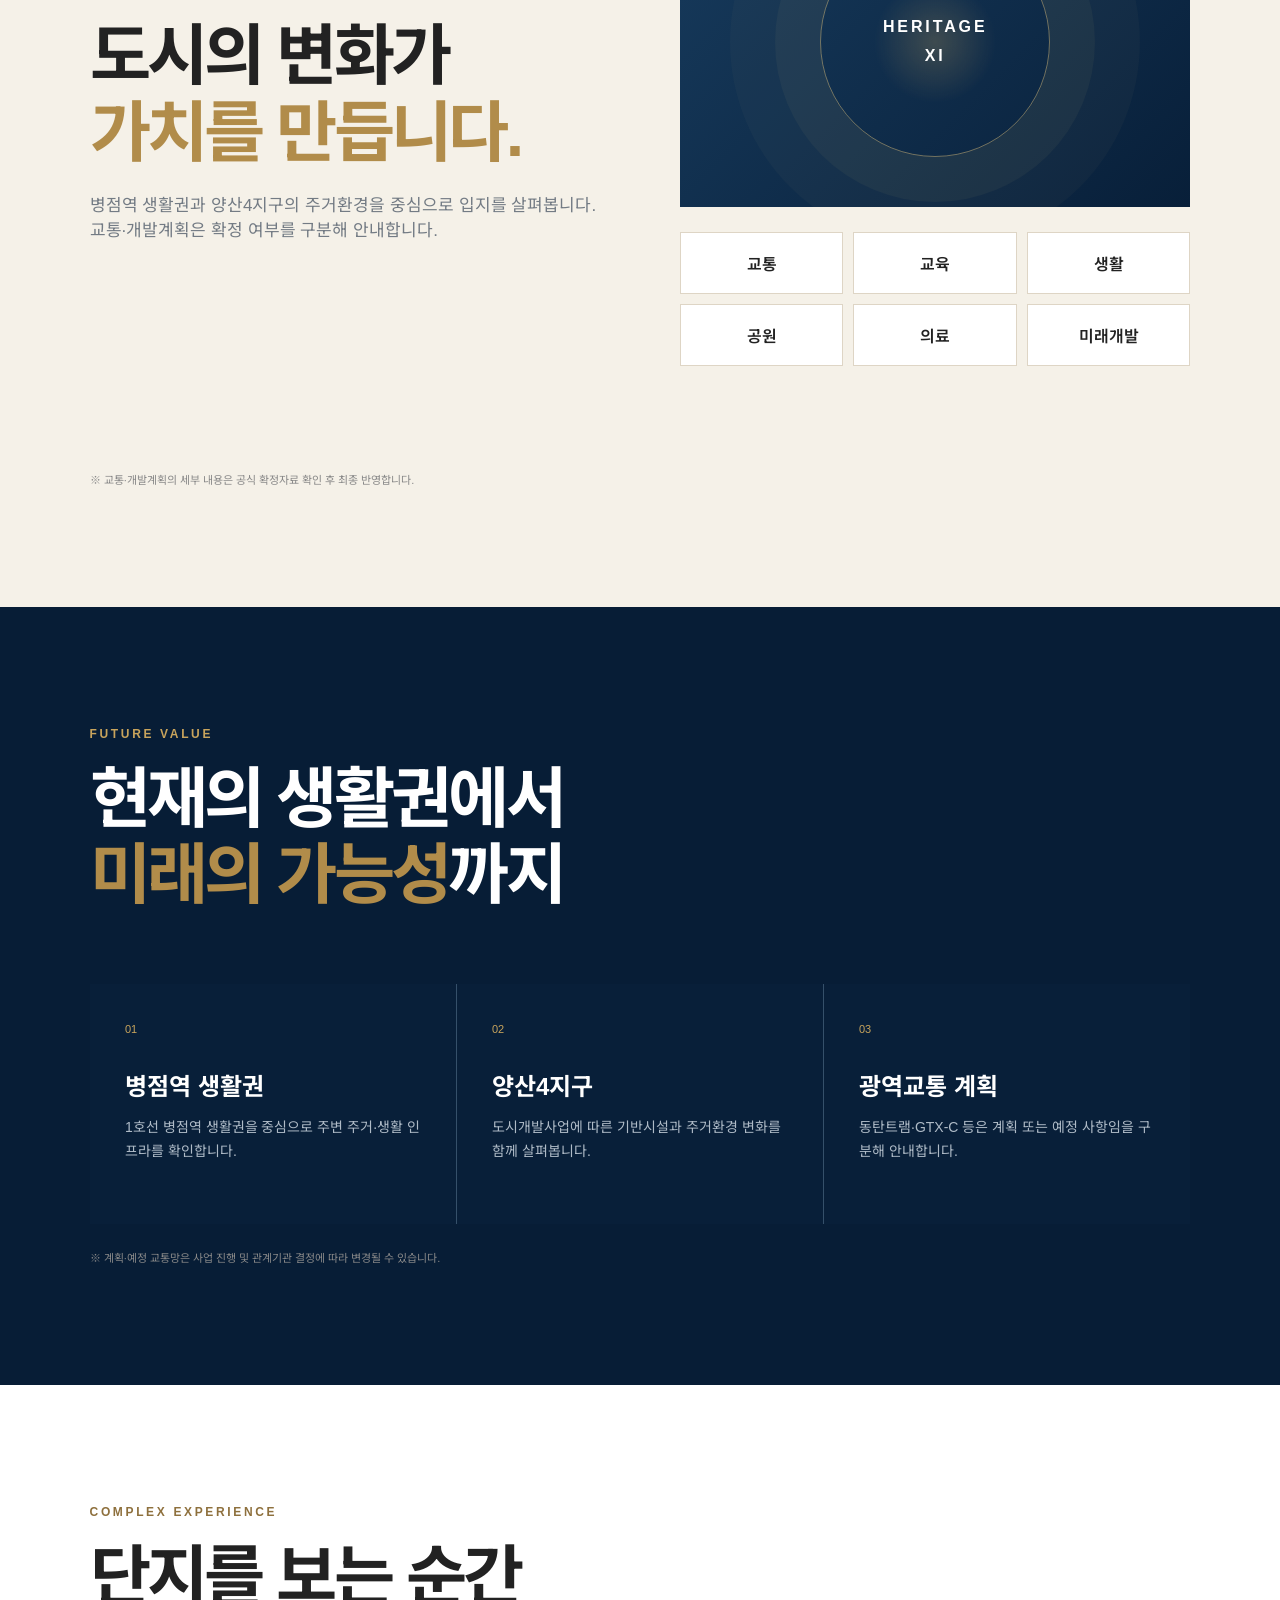
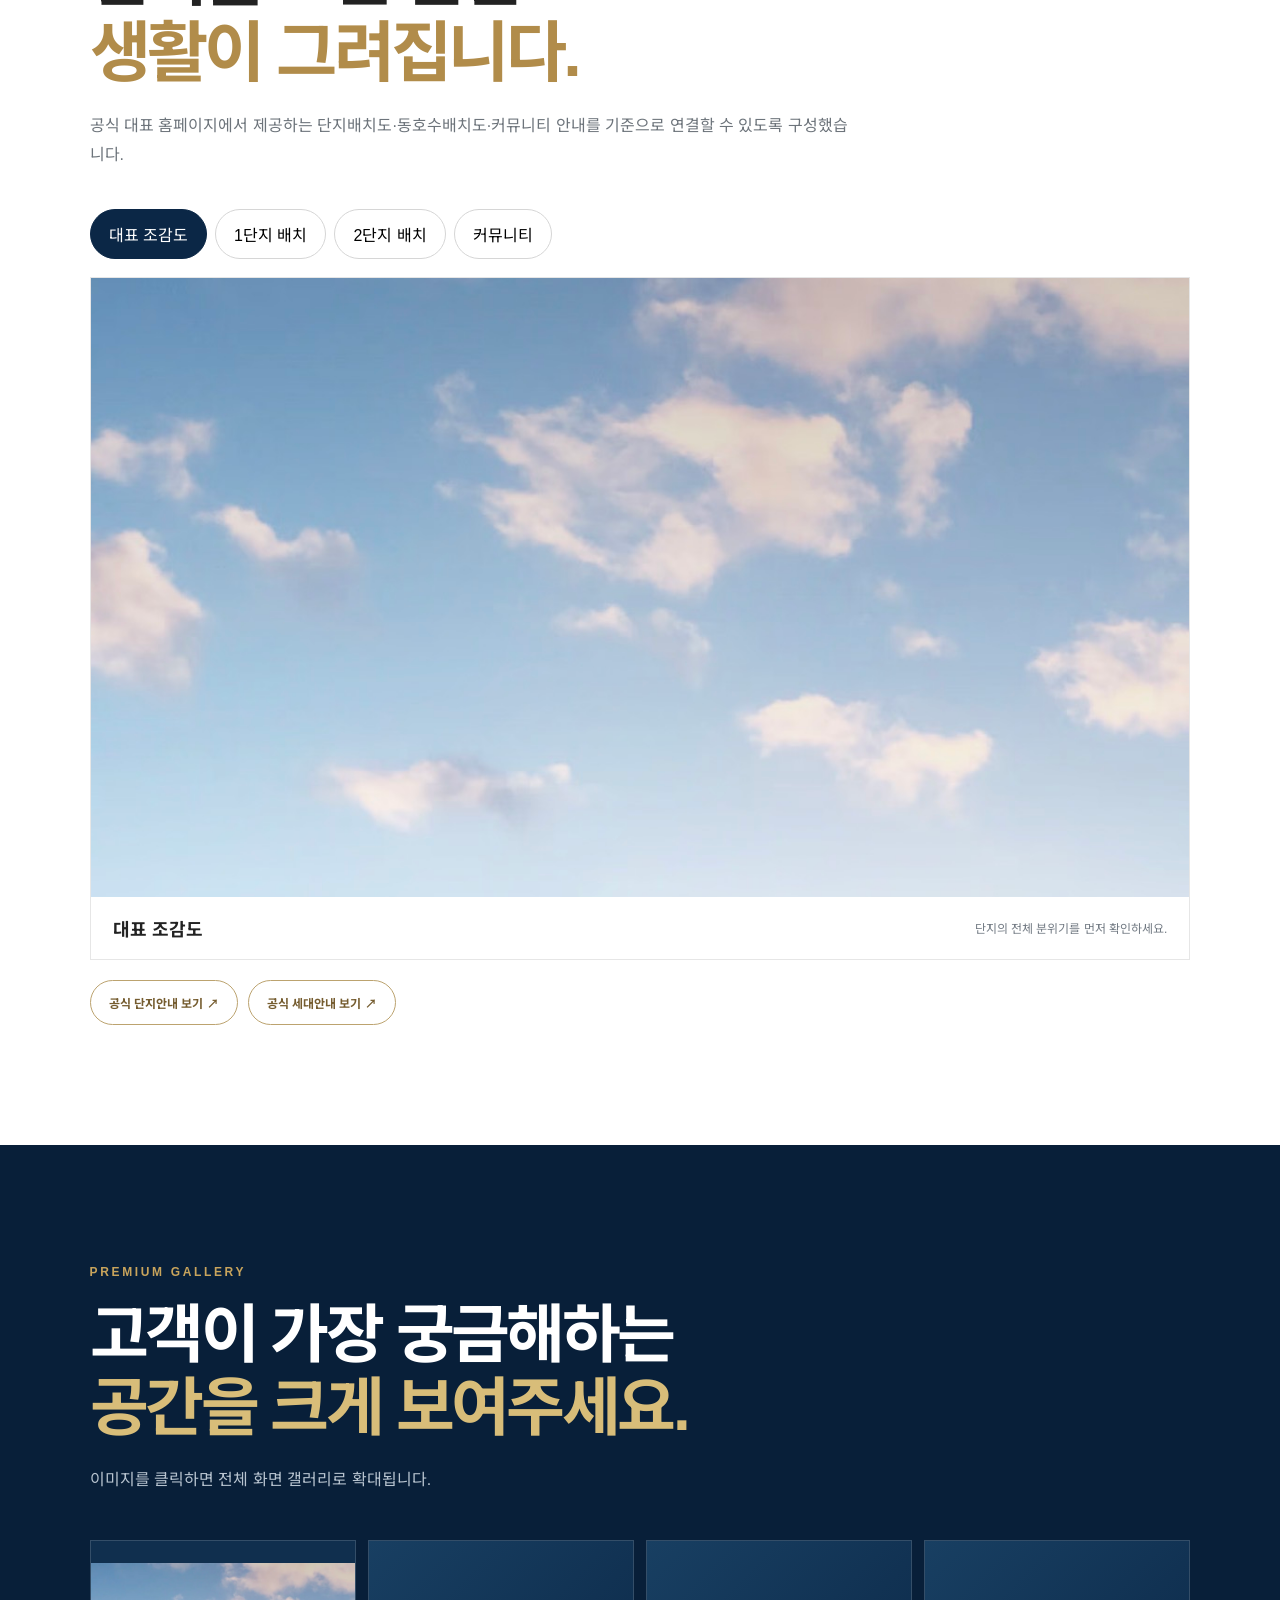
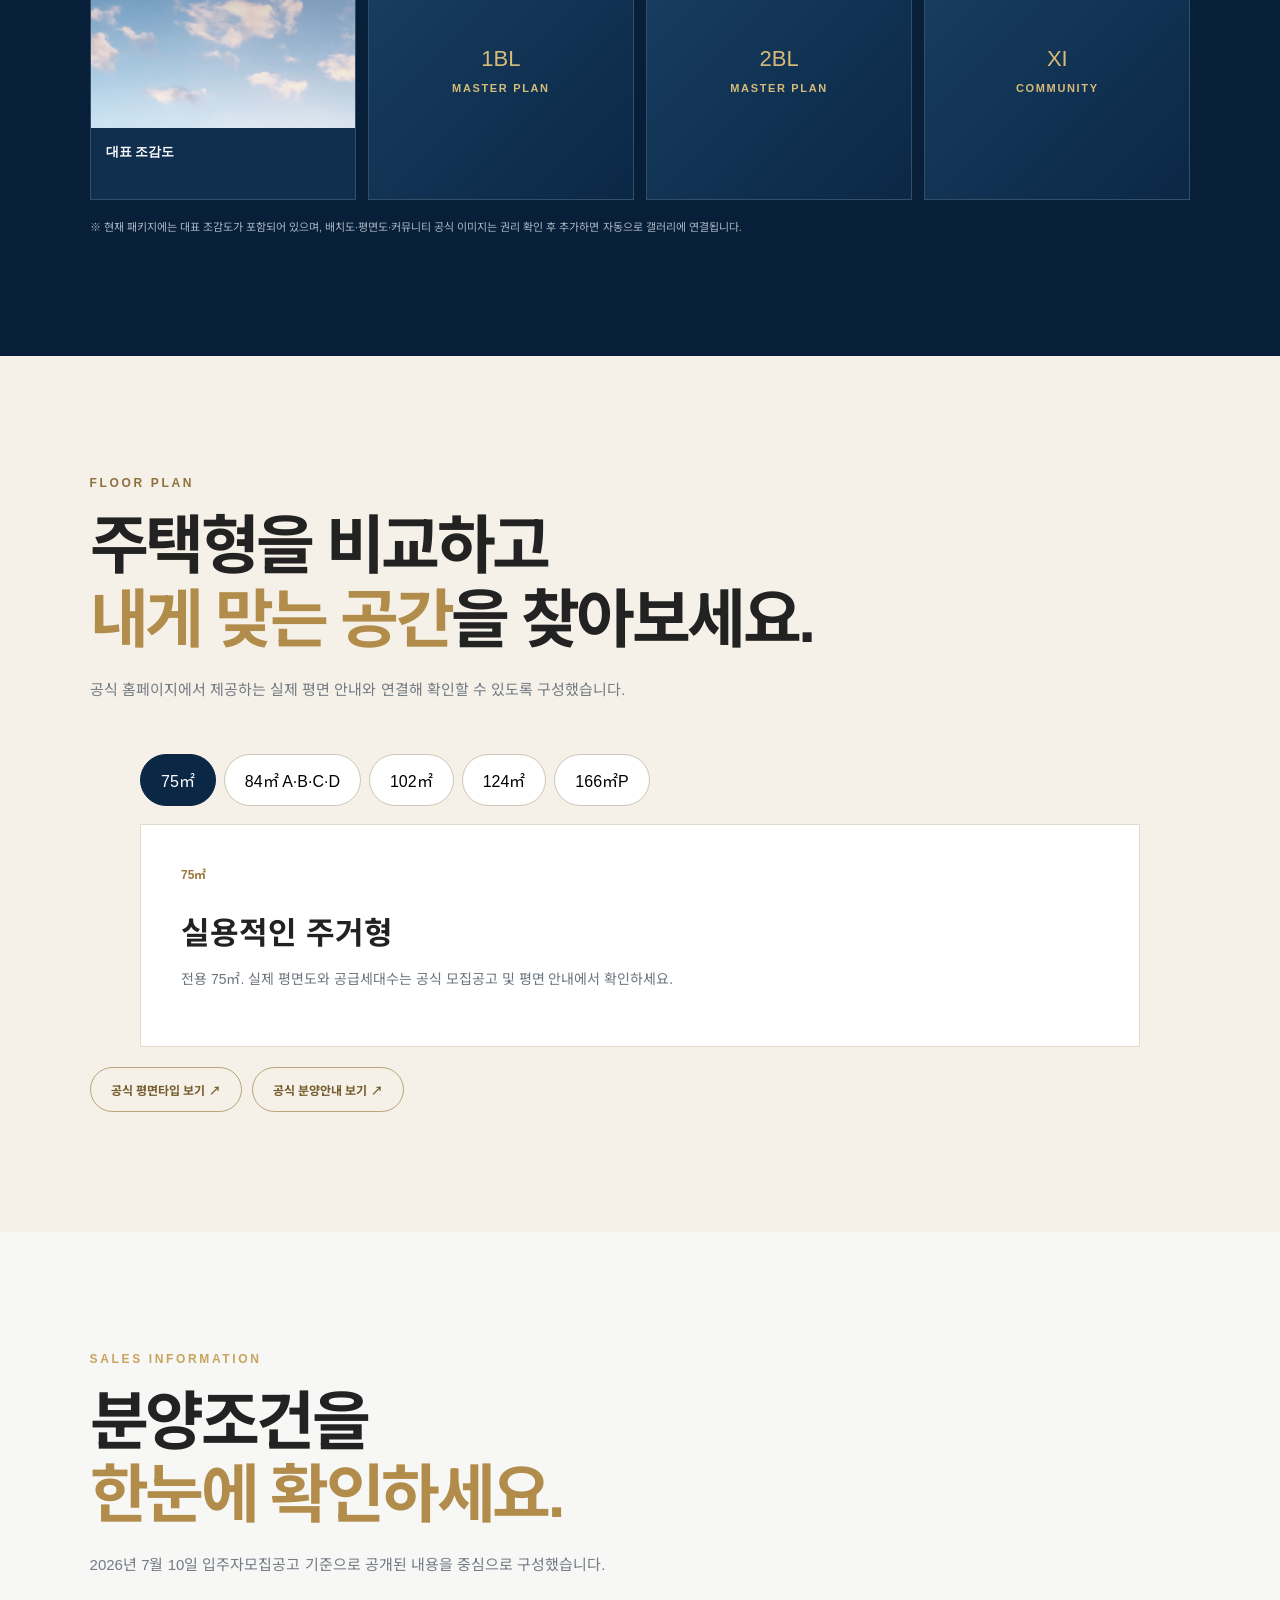
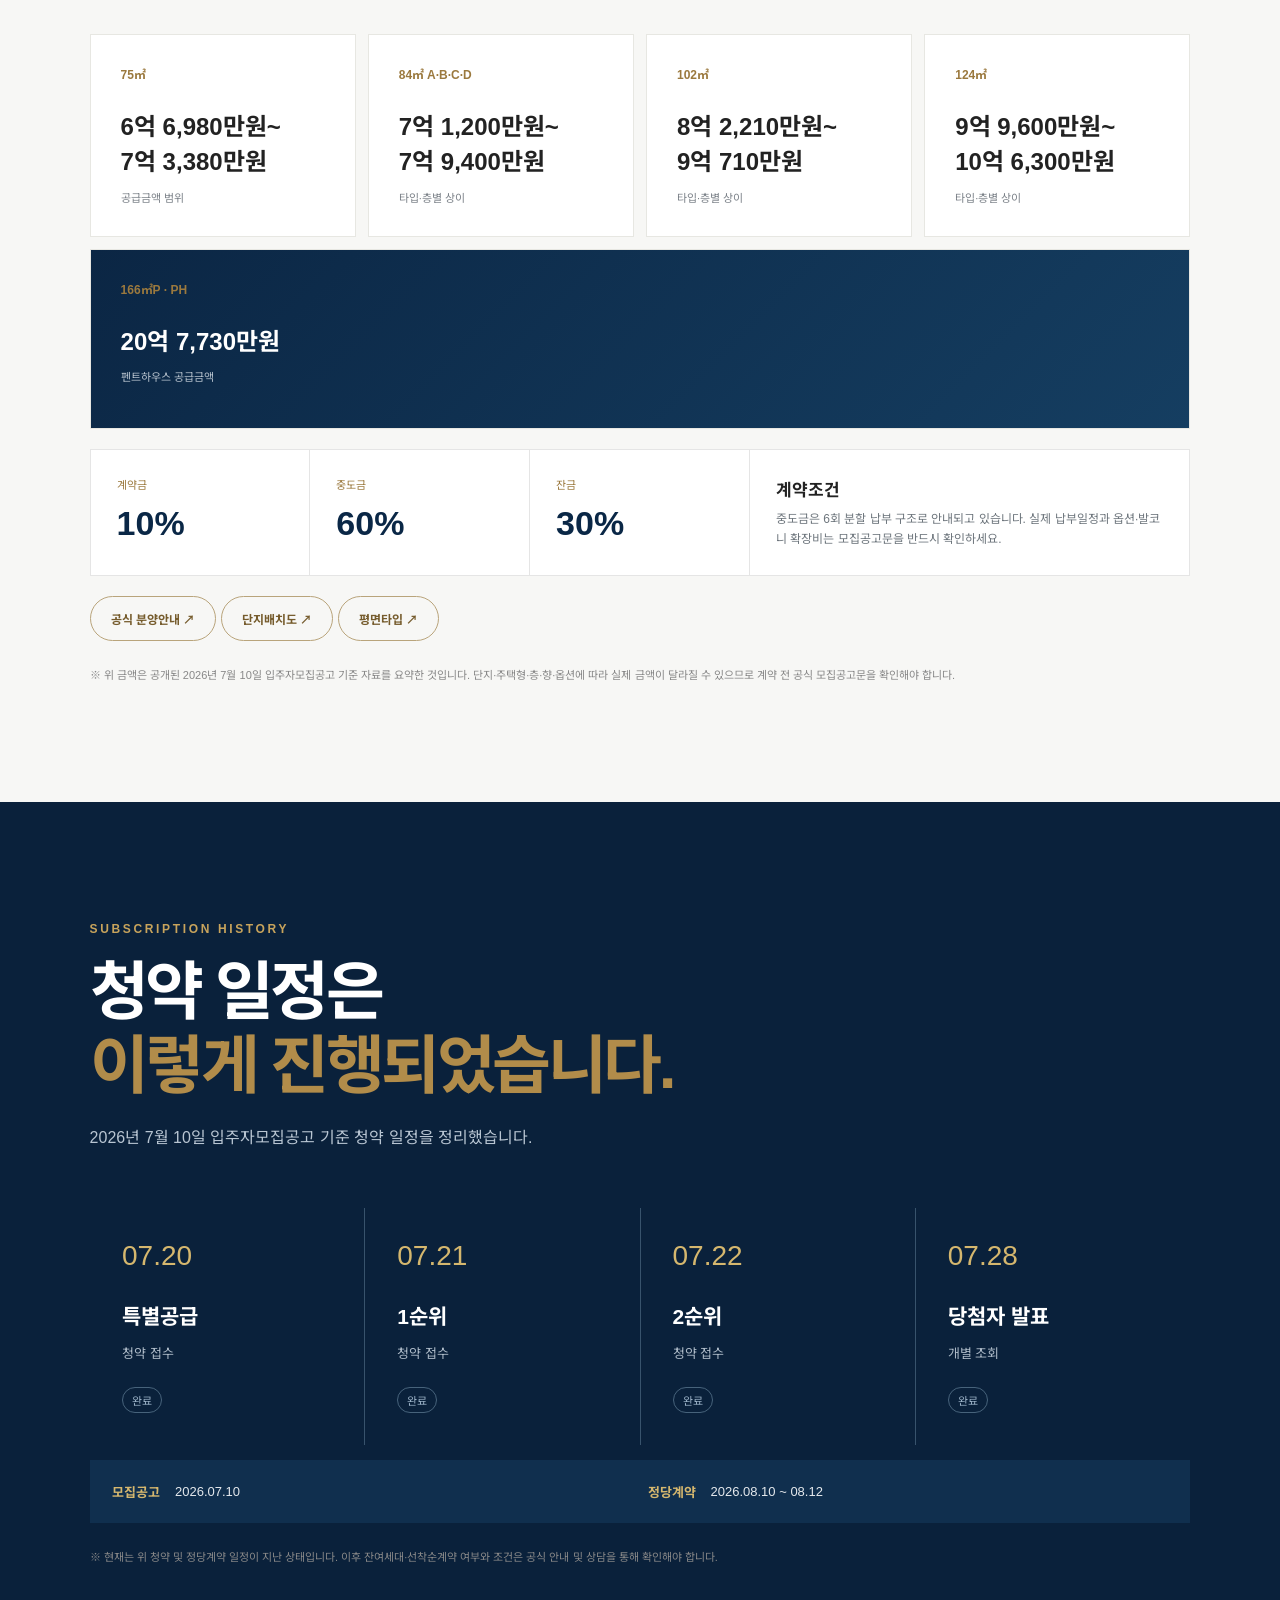
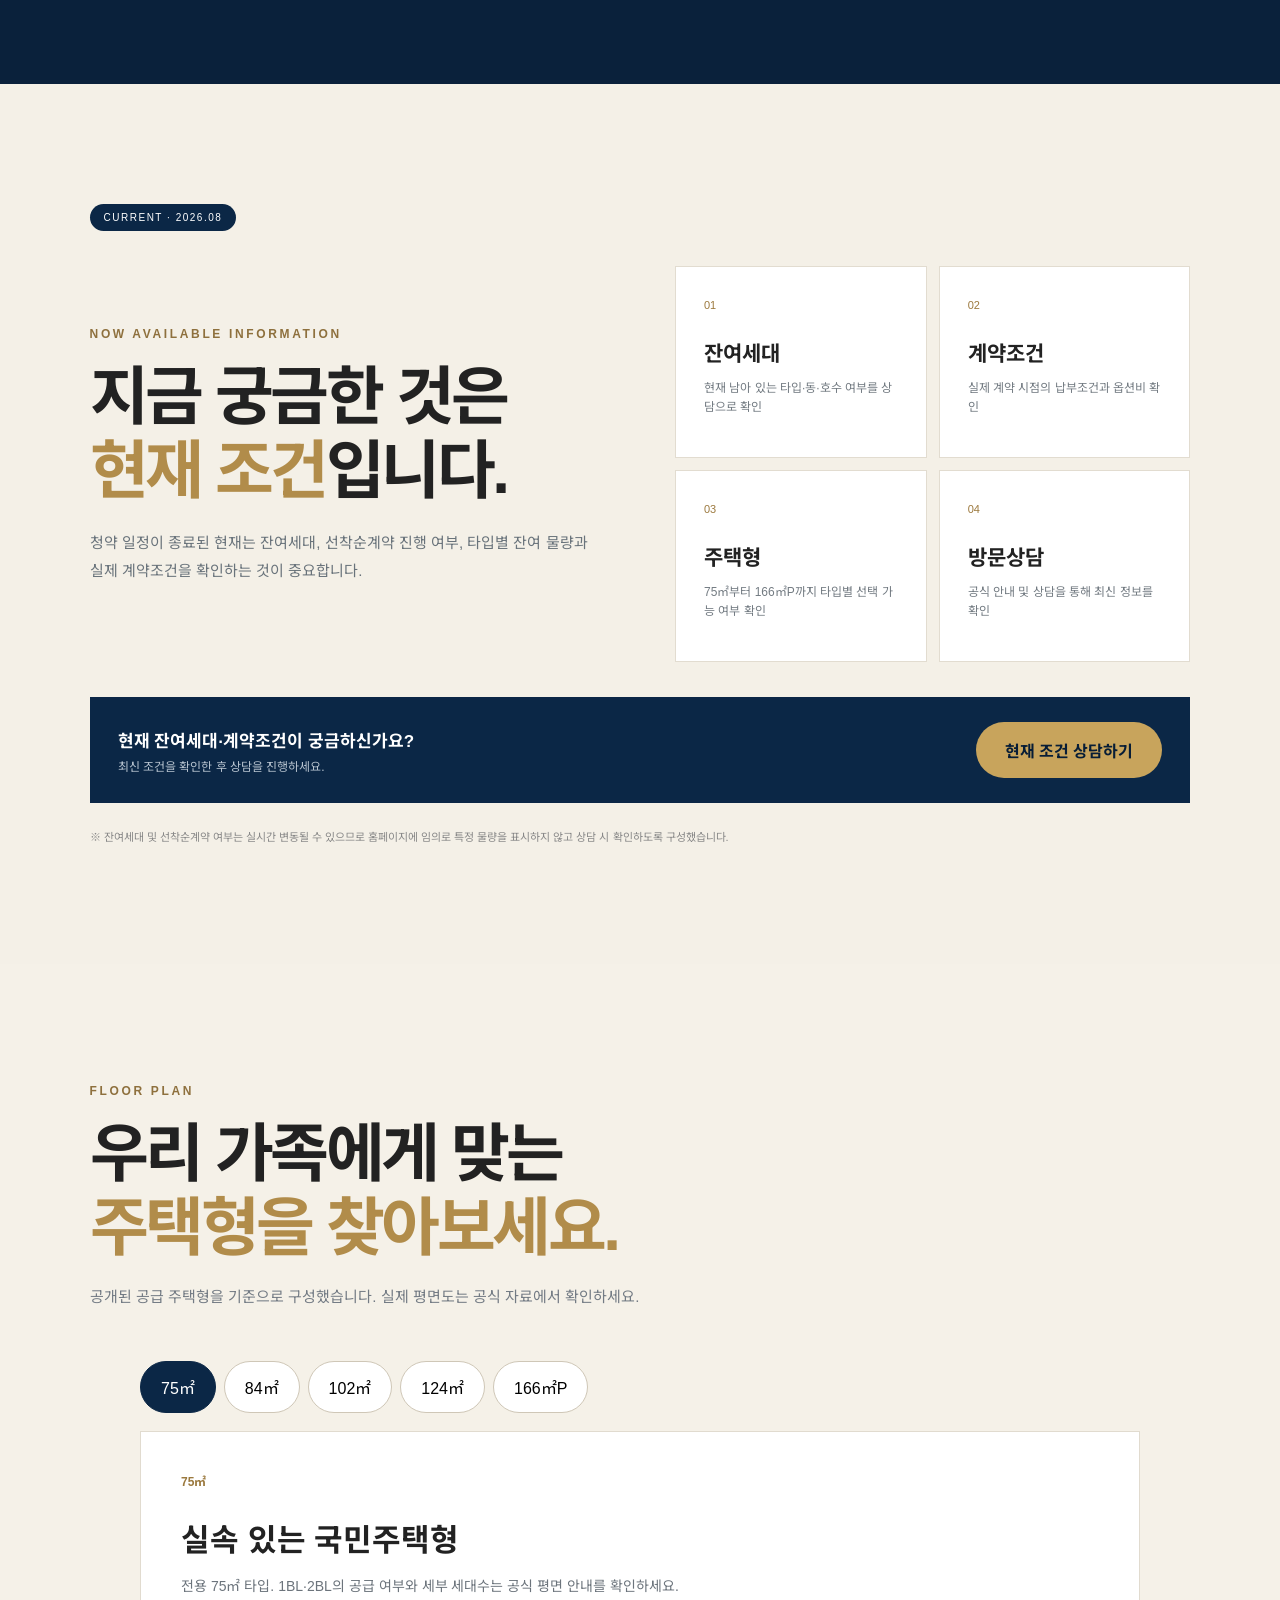
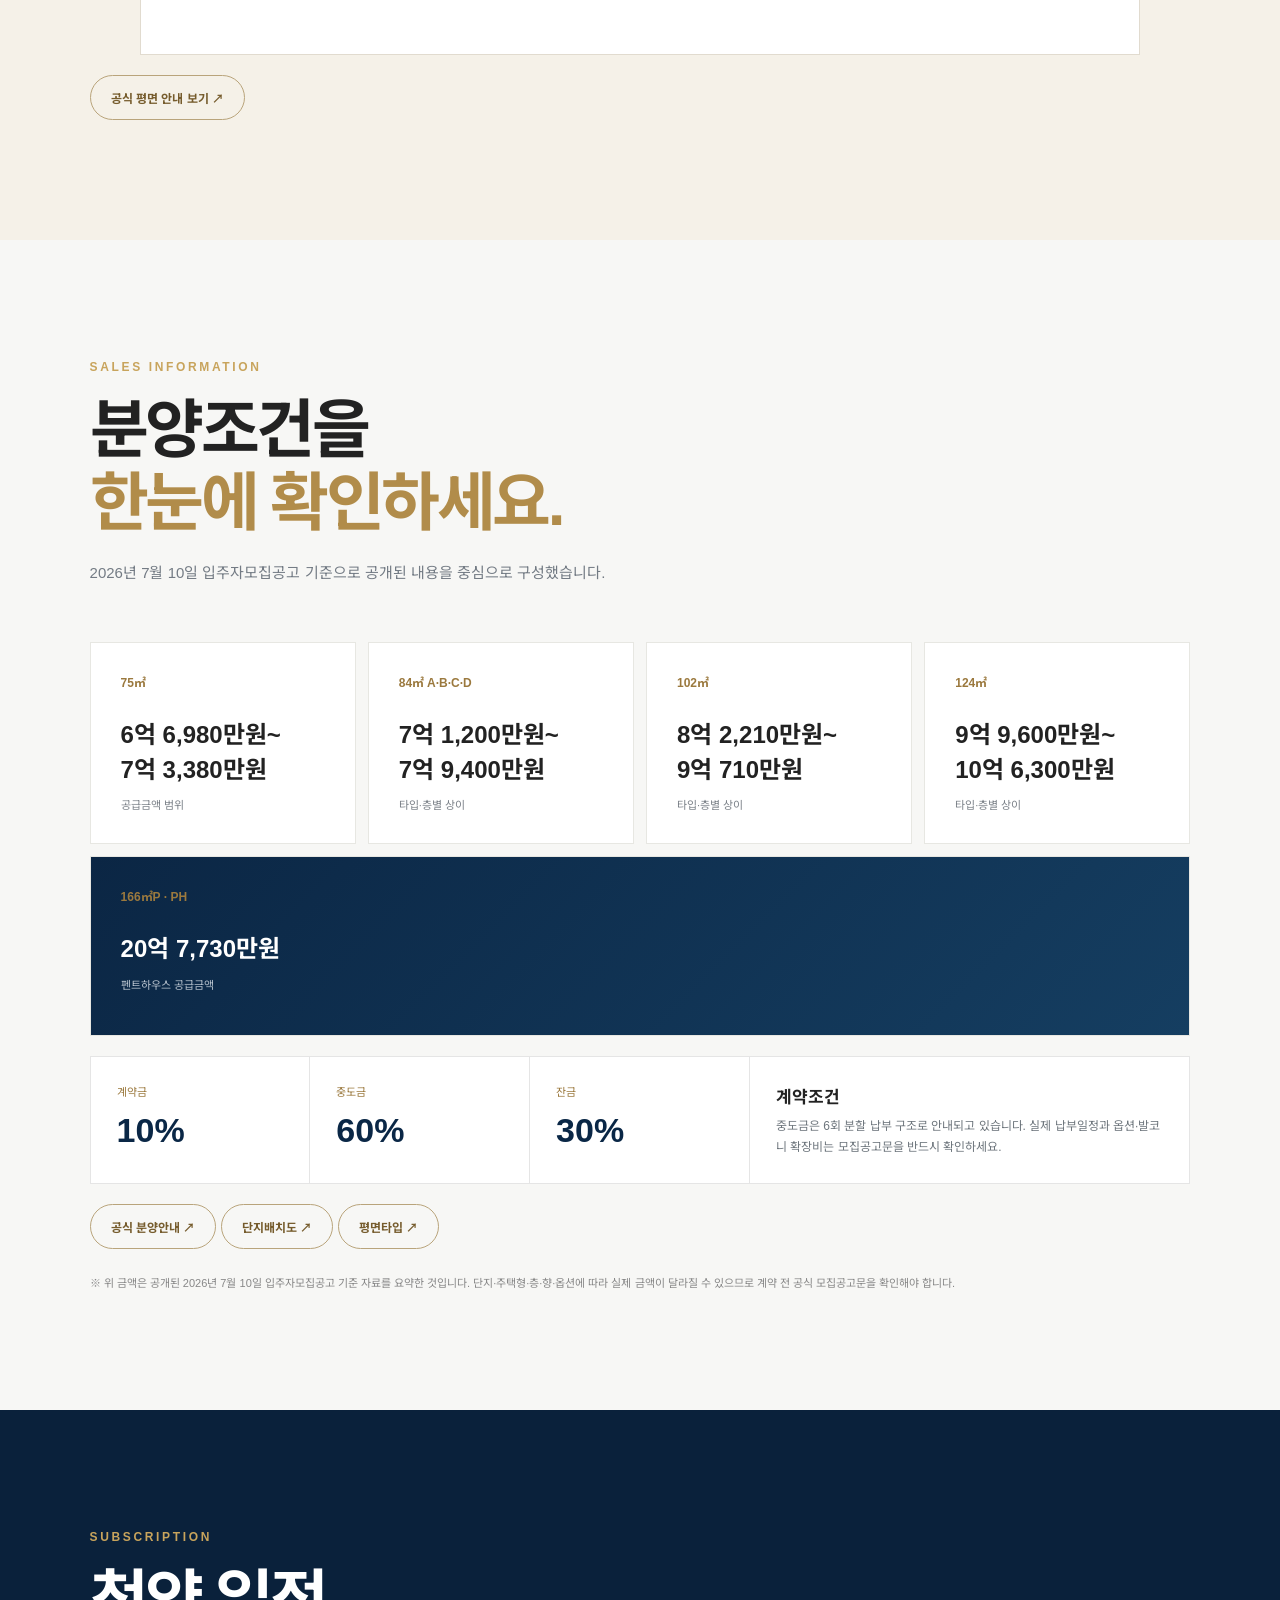
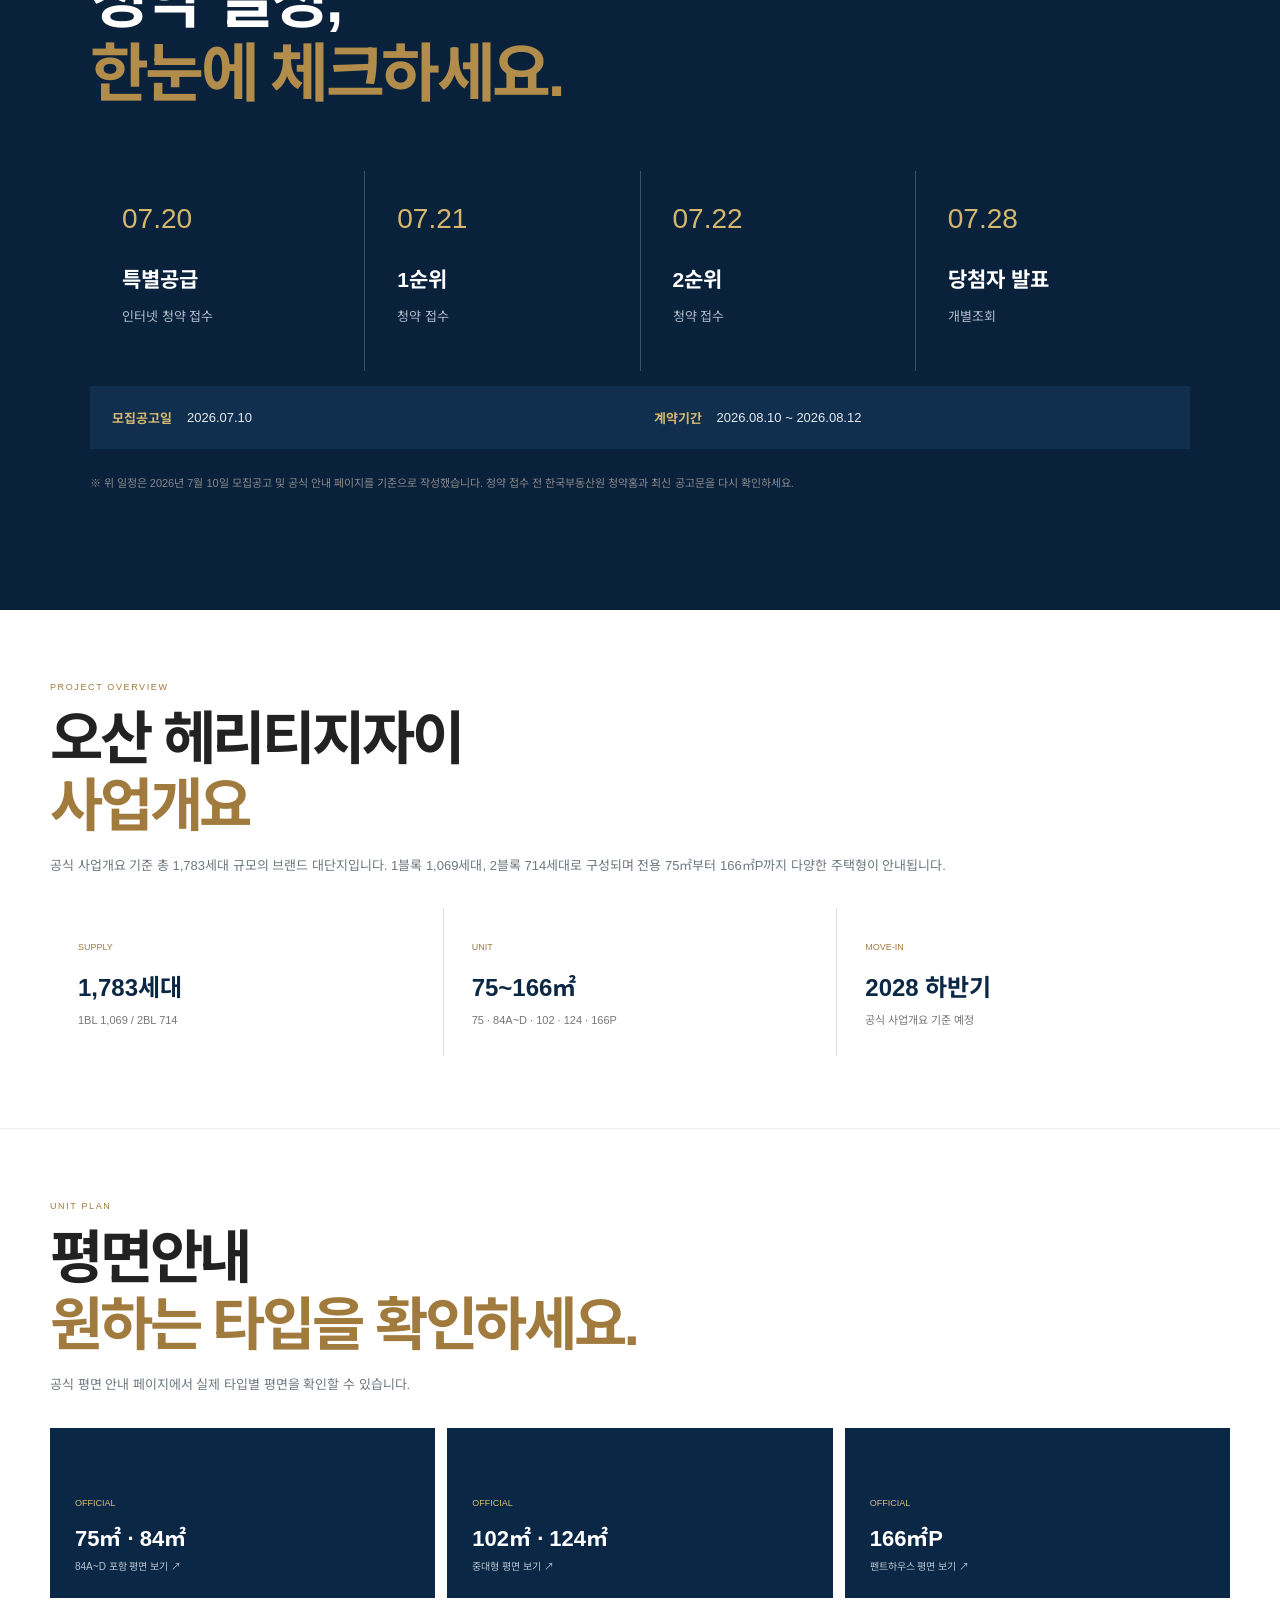
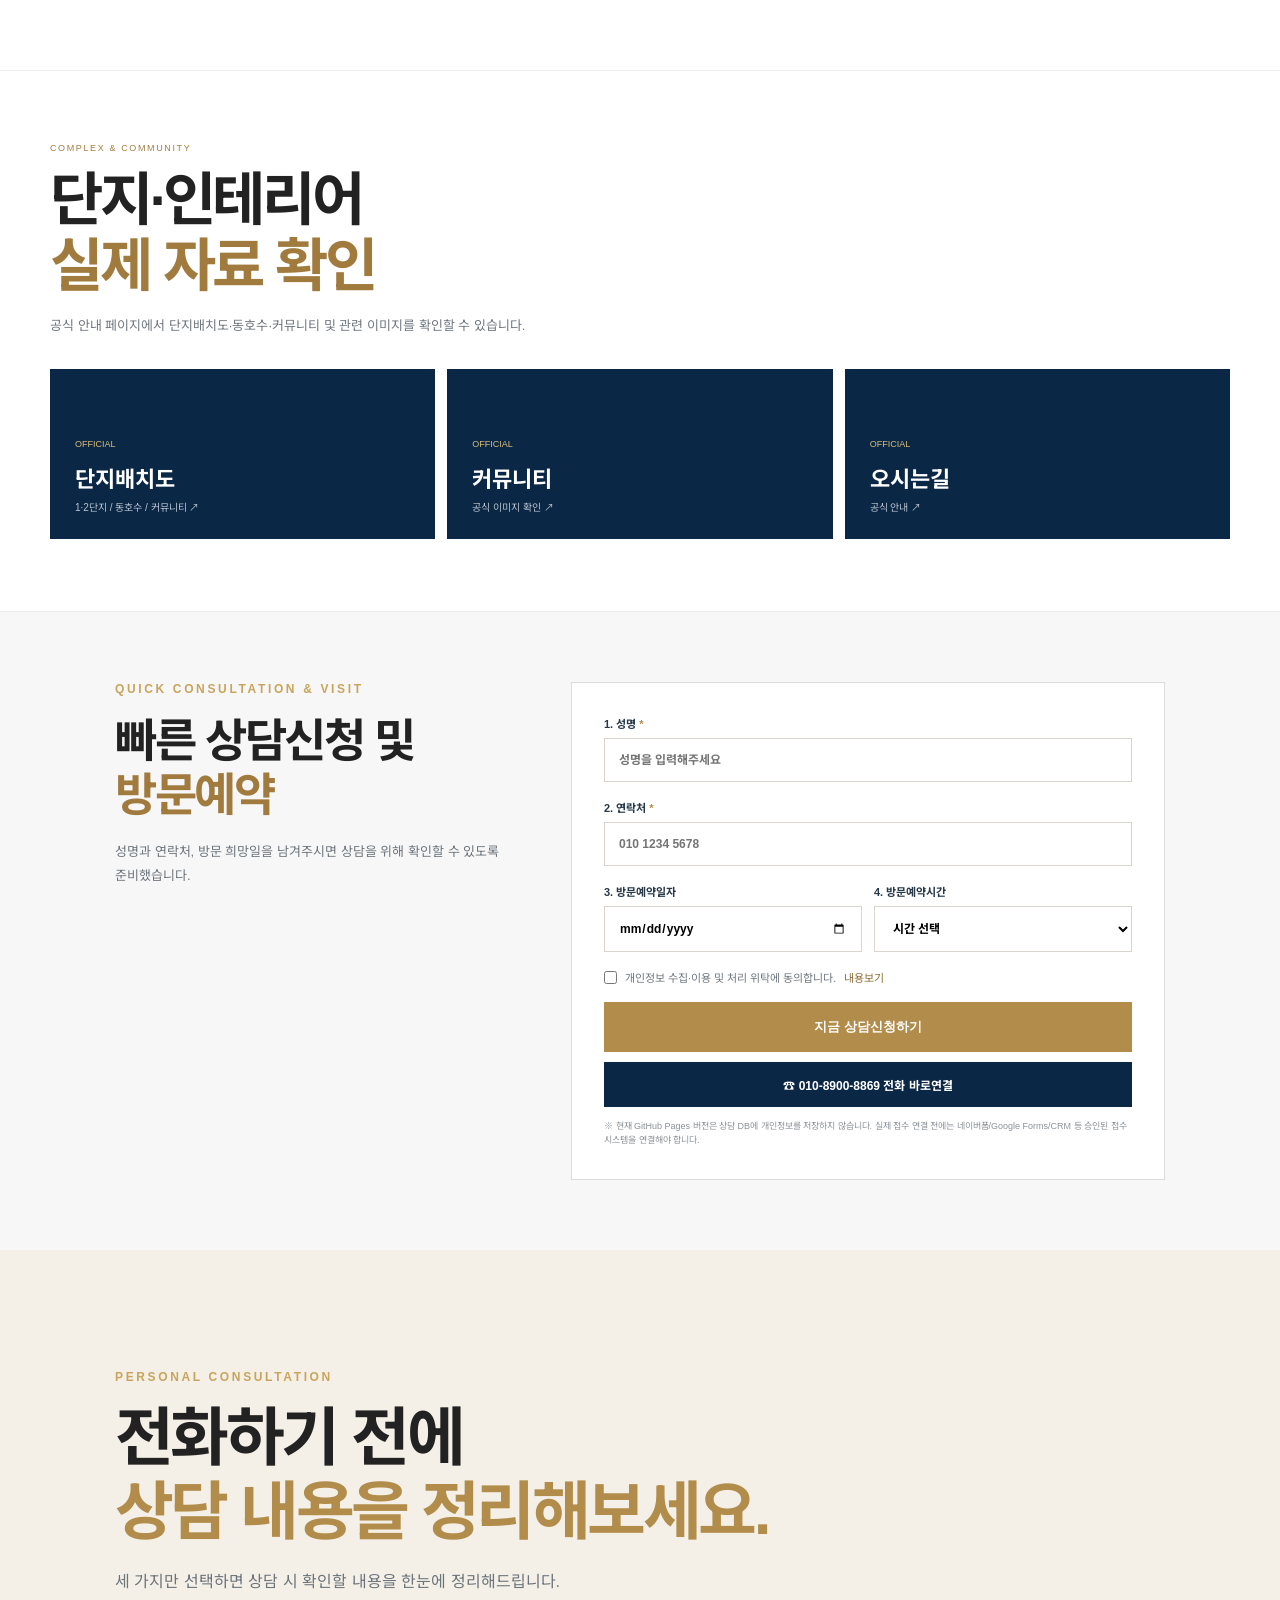
==== commit aed2ff30: "Add files via upload" ====
--- a/index.html
+++ b/index.html
@@ -367,6 +367,45 @@
   </div>
 </section>
 
+
+<section class="refV21Sections">
+  <div class="refV21Block" id="overview">
+    <div class="refV21Inner">
+      <div class="refV21Kicker">PROJECT OVERVIEW</div>
+      <h2 class="refV21Title">오산 헤리티지자이<br><em>사업개요</em></h2>
+      <p class="refV21Text">공식 사업개요 기준 총 1,783세대 규모의 브랜드 대단지입니다. 1블록 1,069세대, 2블록 714세대로 구성되며 전용 75㎡부터 166㎡P까지 다양한 주택형이 안내됩니다.</p>
+      <div class="v21Grid">
+        <div><small>SUPPLY</small><b>1,783세대</b><span>1BL 1,069 / 2BL 714</span></div>
+        <div><small>UNIT</small><b>75~166㎡</b><span>75 · 84A~D · 102 · 124 · 166P</span></div>
+        <div><small>MOVE-IN</small><b>2028 하반기</b><span>공식 사업개요 기준 예정</span></div>
+      </div>
+    </div>
+  </div>
+  <div class="refV21Block" id="floor">
+    <div class="refV21Inner">
+      <div class="refV21Kicker">UNIT PLAN</div>
+      <h2 class="refV21Title">평면안내<br><em>원하는 타입을 확인하세요.</em></h2>
+      <p class="refV21Text">공식 평면 안내 페이지에서 실제 타입별 평면을 확인할 수 있습니다.</p>
+      <div class="v21Links">
+        <a href="https://www.xi-home.kr/평면타입/" target="_blank" rel="noopener"><small>OFFICIAL</small><b>75㎡ · 84㎡</b><span>84A~D 포함 평면 보기 ↗</span></a>
+        <a href="https://www.xi-home.kr/평면타입/" target="_blank" rel="noopener"><small>OFFICIAL</small><b>102㎡ · 124㎡</b><span>중대형 평면 보기 ↗</span></a>
+        <a href="https://www.xi-home.kr/평면타입/" target="_blank" rel="noopener"><small>OFFICIAL</small><b>166㎡P</b><span>펜트하우스 평면 보기 ↗</span></a>
+      </div>
+    </div>
+  </div>
+  <div class="refV21Block" id="interior">
+    <div class="refV21Inner">
+      <div class="refV21Kicker">COMPLEX & COMMUNITY</div>
+      <h2 class="refV21Title">단지·인테리어<br><em>실제 자료 확인</em></h2>
+      <p class="refV21Text">공식 안내 페이지에서 단지배치도·동호수·커뮤니티 및 관련 이미지를 확인할 수 있습니다.</p>
+      <div class="v21Links">
+        <a href="https://www.xi-home.kr/단지배치/" target="_blank" rel="noopener"><small>OFFICIAL</small><b>단지배치도</b><span>1·2단지 / 동호수 / 커뮤니티 ↗</span></a>
+        <a href="https://www.xi-home.kr/단지배치/" target="_blank" rel="noopener"><small>OFFICIAL</small><b>커뮤니티</b><span>공식 이미지 확인 ↗</span></a>
+        <a href="https://www.xi-home.kr/오시는길/" target="_blank" rel="noopener"><small>OFFICIAL</small><b>오시는길</b><span>공식 안내 ↗</span></a>
+      </div>
+    </div>
+  </div>
+</section>
 <section class="reservation" id="reservation">
   <div class="reservationInner">
     <div class="reservationHead">
@@ -652,6 +691,45 @@
   </div>
 </section>
 
+
+<section class="refV21Sections">
+  <div class="refV21Block" id="overview">
+    <div class="refV21Inner">
+      <div class="refV21Kicker">PROJECT OVERVIEW</div>
+      <h2 class="refV21Title">오산 헤리티지자이<br><em>사업개요</em></h2>
+      <p class="refV21Text">공식 사업개요 기준 총 1,783세대 규모의 브랜드 대단지입니다. 1블록 1,069세대, 2블록 714세대로 구성되며 전용 75㎡부터 166㎡P까지 다양한 주택형이 안내됩니다.</p>
+      <div class="v21Grid">
+        <div><small>SUPPLY</small><b>1,783세대</b><span>1BL 1,069 / 2BL 714</span></div>
+        <div><small>UNIT</small><b>75~166㎡</b><span>75 · 84A~D · 102 · 124 · 166P</span></div>
+        <div><small>MOVE-IN</small><b>2028 하반기</b><span>공식 사업개요 기준 예정</span></div>
+      </div>
+    </div>
+  </div>
+  <div class="refV21Block" id="floor">
+    <div class="refV21Inner">
+      <div class="refV21Kicker">UNIT PLAN</div>
+      <h2 class="refV21Title">평면안내<br><em>원하는 타입을 확인하세요.</em></h2>
+      <p class="refV21Text">공식 평면 안내 페이지에서 실제 타입별 평면을 확인할 수 있습니다.</p>
+      <div class="v21Links">
+        <a href="https://www.xi-home.kr/평면타입/" target="_blank" rel="noopener"><small>OFFICIAL</small><b>75㎡ · 84㎡</b><span>84A~D 포함 평면 보기 ↗</span></a>
+        <a href="https://www.xi-home.kr/평면타입/" target="_blank" rel="noopener"><small>OFFICIAL</small><b>102㎡ · 124㎡</b><span>중대형 평면 보기 ↗</span></a>
+        <a href="https://www.xi-home.kr/평면타입/" target="_blank" rel="noopener"><small>OFFICIAL</small><b>166㎡P</b><span>펜트하우스 평면 보기 ↗</span></a>
+      </div>
+    </div>
+  </div>
+  <div class="refV21Block" id="interior">
+    <div class="refV21Inner">
+      <div class="refV21Kicker">COMPLEX & COMMUNITY</div>
+      <h2 class="refV21Title">단지·인테리어<br><em>실제 자료 확인</em></h2>
+      <p class="refV21Text">공식 안내 페이지에서 단지배치도·동호수·커뮤니티 및 관련 이미지를 확인할 수 있습니다.</p>
+      <div class="v21Links">
+        <a href="https://www.xi-home.kr/단지배치/" target="_blank" rel="noopener"><small>OFFICIAL</small><b>단지배치도</b><span>1·2단지 / 동호수 / 커뮤니티 ↗</span></a>
+        <a href="https://www.xi-home.kr/단지배치/" target="_blank" rel="noopener"><small>OFFICIAL</small><b>커뮤니티</b><span>공식 이미지 확인 ↗</span></a>
+        <a href="https://www.xi-home.kr/오시는길/" target="_blank" rel="noopener"><small>OFFICIAL</small><b>오시는길</b><span>공식 안내 ↗</span></a>
+      </div>
+    </div>
+  </div>
+</section>
 <section class="reservation" id="reservation">
   <div class="reservationInner">
     <div class="reservationHead">
--- a/css/style.css
+++ b/css/style.css
@@ -97,3 +97,23 @@
 .refLandingInfo{background:#fff;padding:80px 20px}.refLandingInner{max-width:1180px;margin:auto}.refLandingInner h2{font-size:clamp(34px,5vw,62px);line-height:1.15;letter-spacing:-.055em;margin:12px 0}.refLandingInner h2 em{font-style:normal;color:#b18c4a}.refLandingLead{color:#707880;line-height:1.9;font-size:13px}.refCards{display:grid;grid-template-columns:repeat(3,1fr);gap:14px;margin-top:35px}.refCard{border:1px solid #e5e1d8;padding:28px;background:#faf9f6}.refCard span{font-size:9px;color:#a07d43;letter-spacing:.14em}.refCard b{display:block;font-size:22px;color:#0b2746;margin:15px 0 6px}.refCard p{font-size:11px;color:#717a82;line-height:1.7}
 .refSections{background:#f5f2ec;padding:70px 20px}.refSectionsInner{max-width:1180px;margin:auto}.refSectionTitle{font-size:clamp(34px,5vw,58px);line-height:1.15;letter-spacing:-.05em}.refSectionTitle em{font-style:normal;color:#b18c4a}.refLinks{display:grid;grid-template-columns:repeat(3,1fr);gap:14px;margin-top:30px}.refLink{display:flex;flex-direction:column;justify-content:flex-end;min-height:210px;background:#0b2746;color:#fff;padding:24px;text-decoration:none}.refLink small{color:#d8bd79;font-size:9px}.refLink b{font-size:22px;margin-top:14px}.refLink span{color:#b7c4cf;font-size:10px;margin-top:7px}
 @media(max-width:700px){.hero{min-height:calc(100vh - 55px)}.refCards,.refLinks{grid-template-columns:1fr}.refLandingInfo{padding:55px 18px}.refSections{padding:55px 18px}}
+
+/* V20: clean reference-style single page */
+.statement,.officialViewer,.campaign,.officialFacts,.liveStatus,.prep,.priceGuide,.budget,.quickConsult,.faq,.privacy,.sourceDisclosure,.trust,.consultant,.adValue,.realGallery,.conversion,.refLandingInfo,.refSections{display:none!important}
+body{margin:0;background:#fff;color:#222;font-family:Arial,"Noto Sans KR",sans-serif}
+.refTop{position:fixed;top:0;left:0;right:0;z-index:100;background:#fff;border-bottom:1px solid #ddd}.refTopInner{max-width:1180px;height:60px;padding:0 18px}.refTop .brand{font-size:15px}.refTop nav{gap:28px}.refTop nav a{font-size:11px}
+.hero{margin-top:60px;min-height:72vh;display:flex;align-items:flex-end;background:#eee}
+.hero .heroContent{max-width:1180px;padding:0 20px 60px}
+.refV20Intro{padding:55px 20px;background:#fff}.refV20Inner{max-width:1180px;margin:auto}.refV20Inner h2{font-size:38px;line-height:1.2;margin:0 0 14px;letter-spacing:-.04em}.refV20Inner p{color:#777;line-height:1.8;font-size:13px}.refV20Facts{display:grid;grid-template-columns:repeat(3,1fr);gap:1px;background:#ddd;margin-top:30px}.refV20Facts div{background:#fff;padding:24px}.refV20Facts small{color:#9a7a42;font-size:9px}.refV20Facts b{display:block;font-size:22px;margin:10px 0 5px;color:#102a43}.refV20Facts span{font-size:11px;color:#777}
+.reservation{margin:0;background:#f7f7f7;padding:70px 20px}.reservationInner{max-width:1050px;margin:auto;display:grid;grid-template-columns:.8fr 1.2fr;gap:60px}.reservationHead h2{font-size:46px;line-height:1.18;letter-spacing:-.05em}.reservationHead h2 em{font-style:normal;color:#a17b3e}.reservationForm{box-shadow:none;border:1px solid #ddd}.refV20Bottom{display:none}
+.refV20Notice{max-width:1050px;margin:0 auto;padding:18px 20px;color:#777;font-size:10px;line-height:1.7}
+@media(max-width:700px){.refTopInner{height:54px}.refTop .brand{font-size:14px}.refTop nav{display:none}.hero{margin-top:54px;min-height:62vh}.refV20Facts{grid-template-columns:1fr}.reservation{padding:48px 15px}.reservationInner{grid-template-columns:1fr;gap:25px}.reservationHead h2{font-size:36px}.refV20Bottom{display:grid;grid-template-columns:1fr 1fr;position:fixed;bottom:0;left:0;right:0;z-index:120}.refV20Bottom a{padding:15px;text-align:center;text-decoration:none;background:#111;color:#fff;font-size:12px}.refV20Bottom a:last-child{background:#b18c4a;color:#111}body{padding-bottom:48px}}
+
+/* V20 popup */
+.v20Popup{display:flex;position:fixed;inset:0;z-index:200;background:rgba(0,0,0,.48);align-items:center;justify-content:center;padding:20px}.v20PopupInner{position:relative;width:min(420px,100%);background:#fff;padding:38px 30px;text-align:center;box-shadow:0 20px 60px rgba(0,0,0,.25)}.v20PopupInner h3{font-size:34px;line-height:1.2;margin:16px 0}.v20PopupInner h3 em{font-style:normal;color:#a17b3e}.v20PopupInner p{color:#777;font-size:12px}.v20PopupInner>a{display:block;background:#111;color:#fff;text-decoration:none;padding:15px;margin-top:22px;font-weight:700;font-size:12px}.v20PopupInner>button#v20Hide{border:0;background:transparent;color:#777;margin-top:13px;font-size:10px;cursor:pointer}.v20Close{position:absolute;right:10px;top:8px;border:0;background:none;font-size:28px;color:#777;cursor:pointer}
+
+/* V21 final visual refinement */
+.refTop{background:#fff}.refTopInner{max-width:1180px}.refTop .brand{color:#0b2746}.refTopCall{background:#0b2746}
+.hero{background:#0b2746;position:relative;overflow:hidden}.hero:after{content:"";position:absolute;inset:0;background:linear-gradient(90deg,rgba(5,20,36,.88),rgba(5,20,36,.35));pointer-events:none}.hero .heroContent{position:relative;z-index:1}.hero h1,.hero h2,.hero p{color:#fff}
+.refV21Sections{background:#fff;padding:0}.refV21Block{padding:72px 20px;border-bottom:1px solid #eee}.refV21Inner{max-width:1180px;margin:auto}.refV21Kicker{font-size:9px;letter-spacing:.18em;color:#a17b3e}.refV21Title{font-size:clamp(34px,5vw,58px);line-height:1.15;letter-spacing:-.055em;margin:14px 0}.refV21Title em{font-style:normal;color:#a17b3e}.refV21Text{color:#707880;font-size:13px;line-height:1.9}.v21Grid{display:grid;grid-template-columns:repeat(3,1fr);gap:1px;background:#ddd;margin-top:30px}.v21Grid>div{background:#fff;padding:28px}.v21Grid small{color:#a17b3e;font-size:9px}.v21Grid b{display:block;color:#0b2746;font-size:24px;margin:14px 0 7px}.v21Grid span{font-size:11px;color:#777}.v21Links{display:grid;grid-template-columns:repeat(3,1fr);gap:12px;margin-top:30px}.v21Links a{min-height:170px;padding:25px;background:#0b2746;color:#fff;text-decoration:none;display:flex;flex-direction:column;justify-content:flex-end}.v21Links small{color:#d8bd79;font-size:9px}.v21Links b{font-size:22px;margin-top:12px}.v21Links span{font-size:10px;color:#b8c4ce;margin-top:6px}
+@media(max-width:700px){.v21Grid,.v21Links{grid-template-columns:1fr}.refV21Block{padding:52px 18px}}
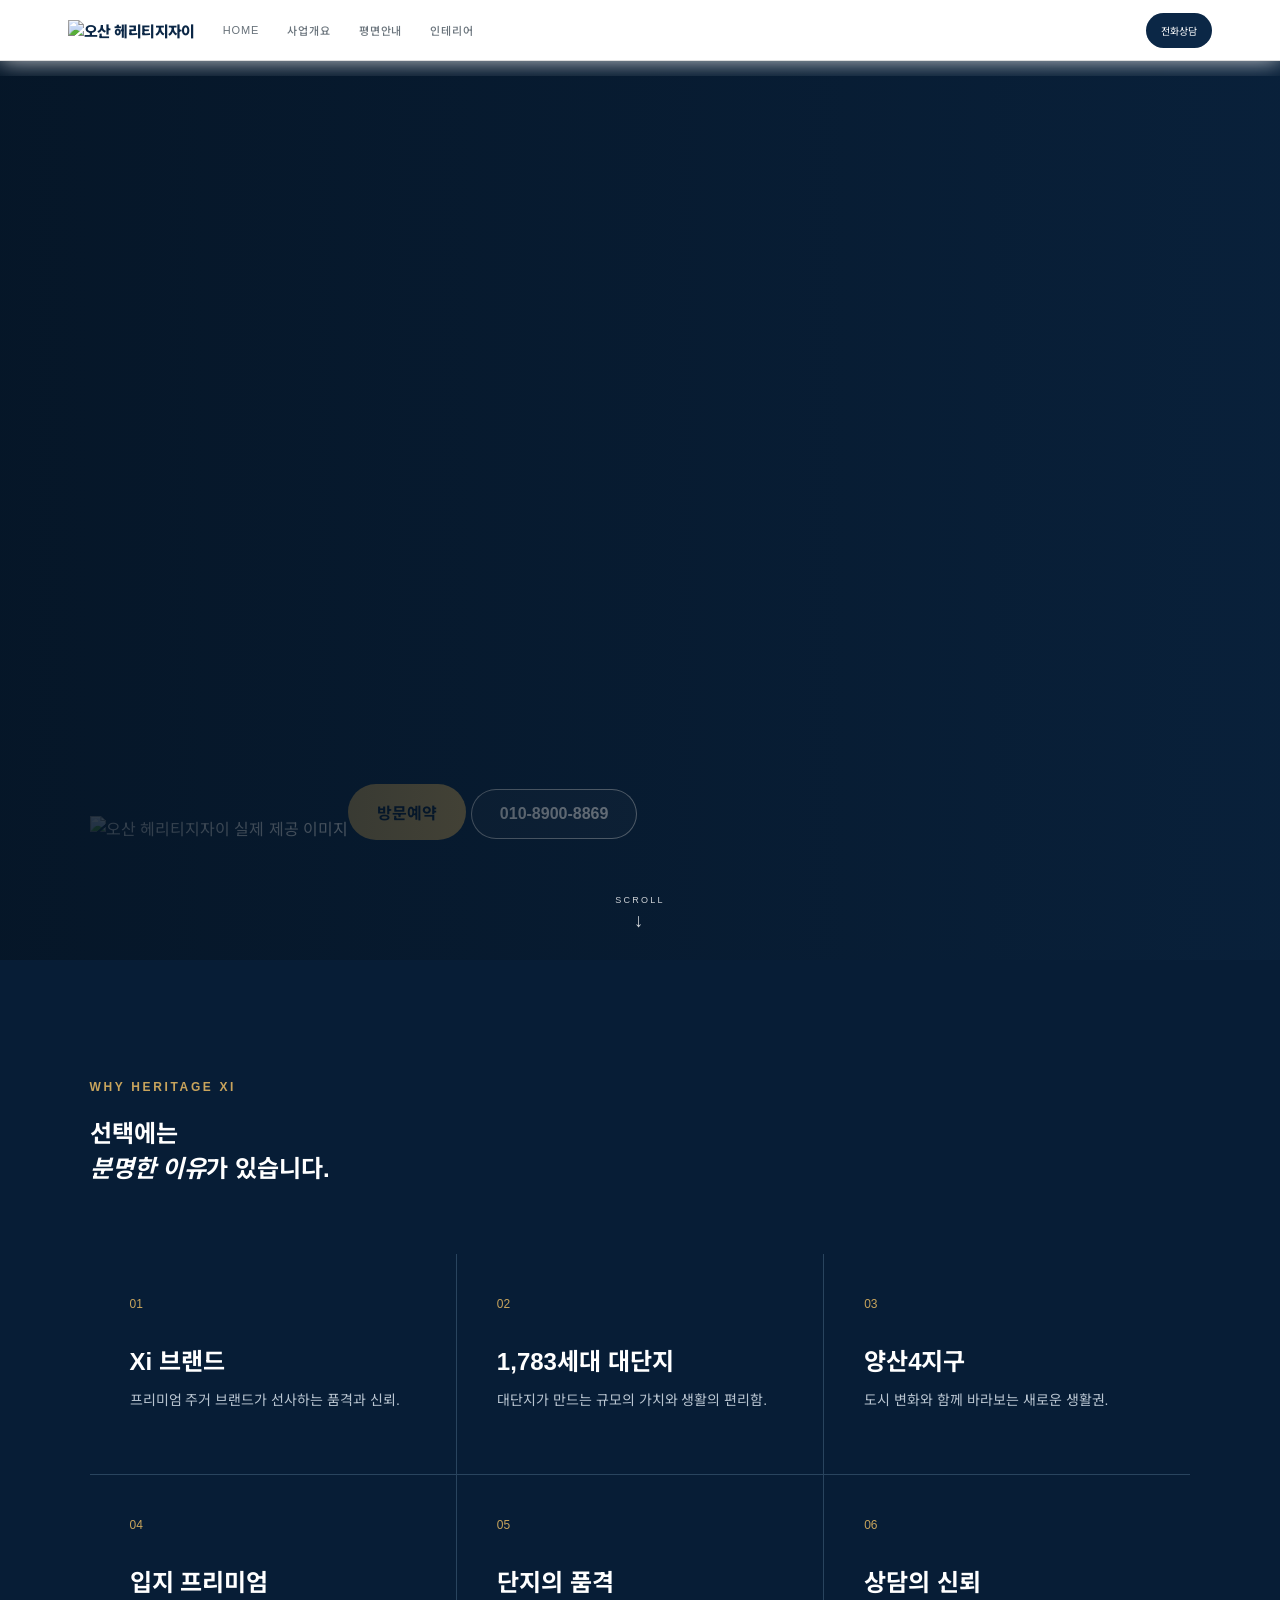
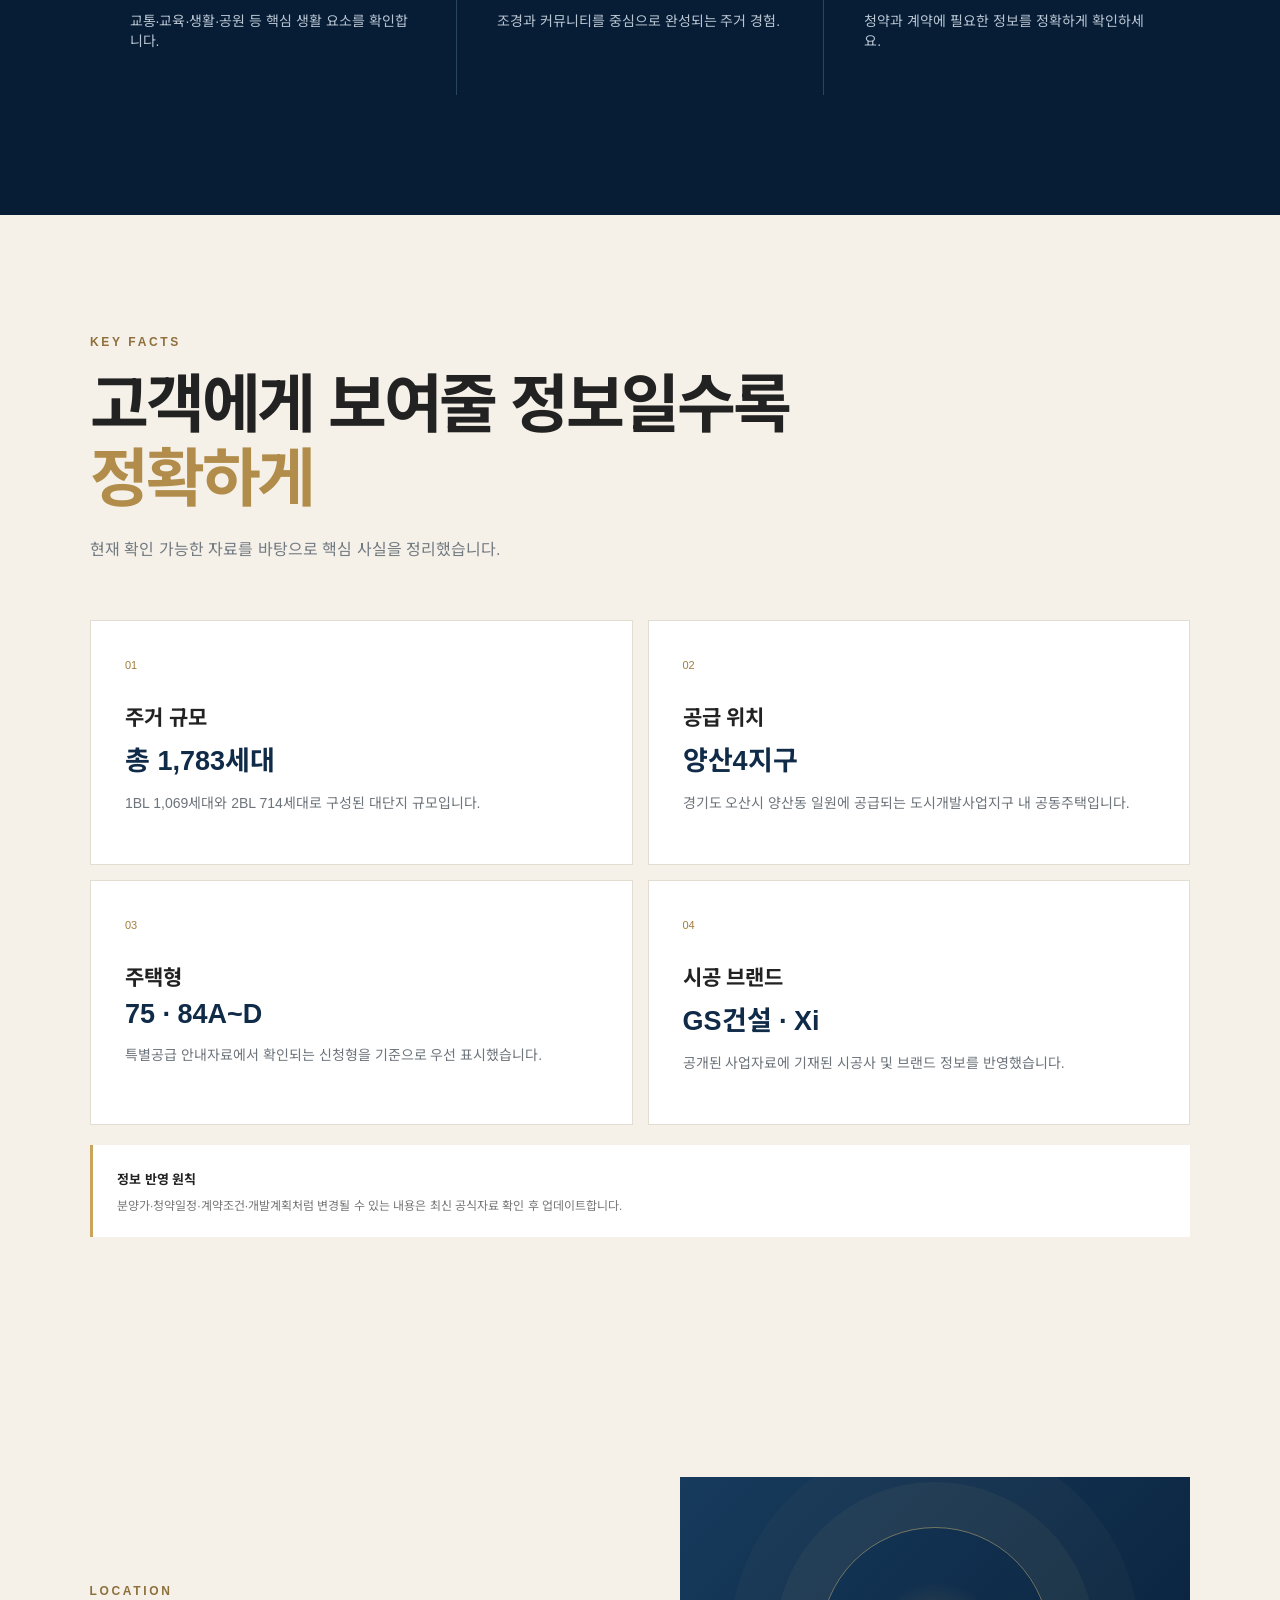
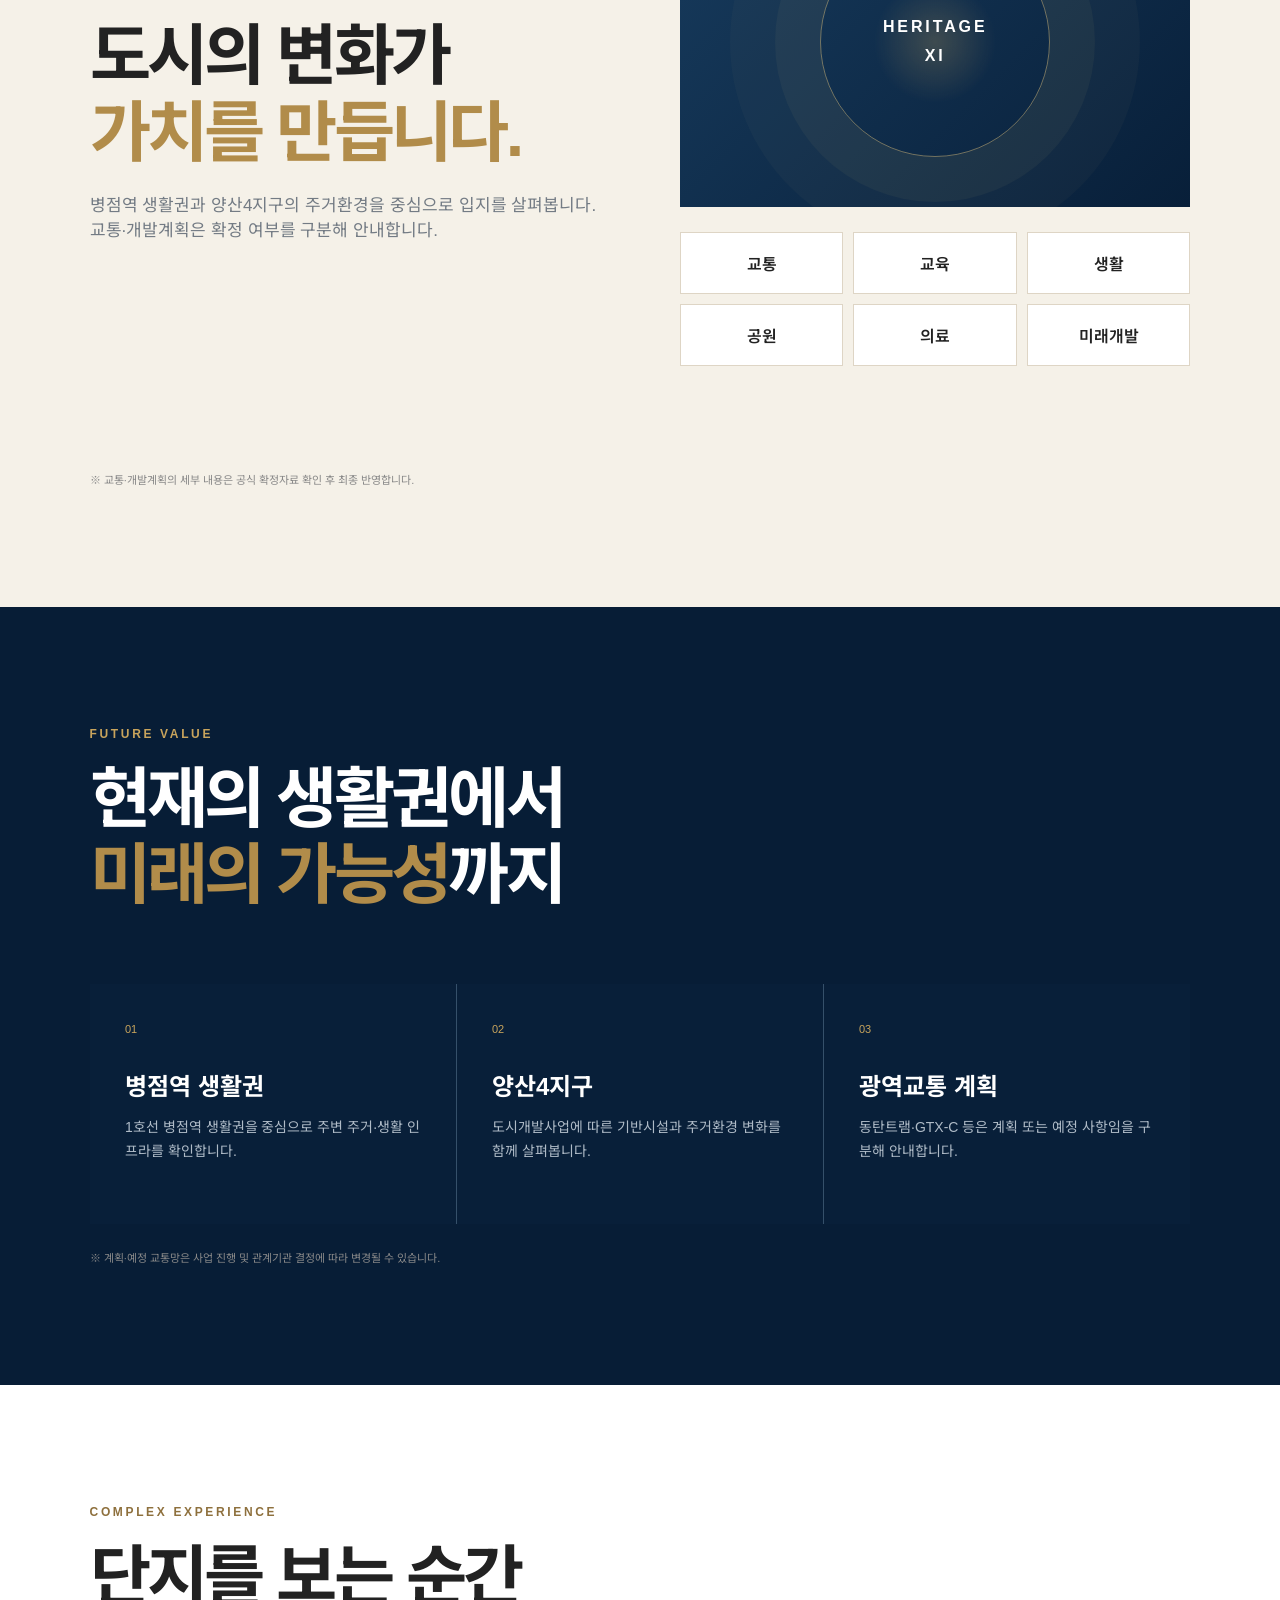
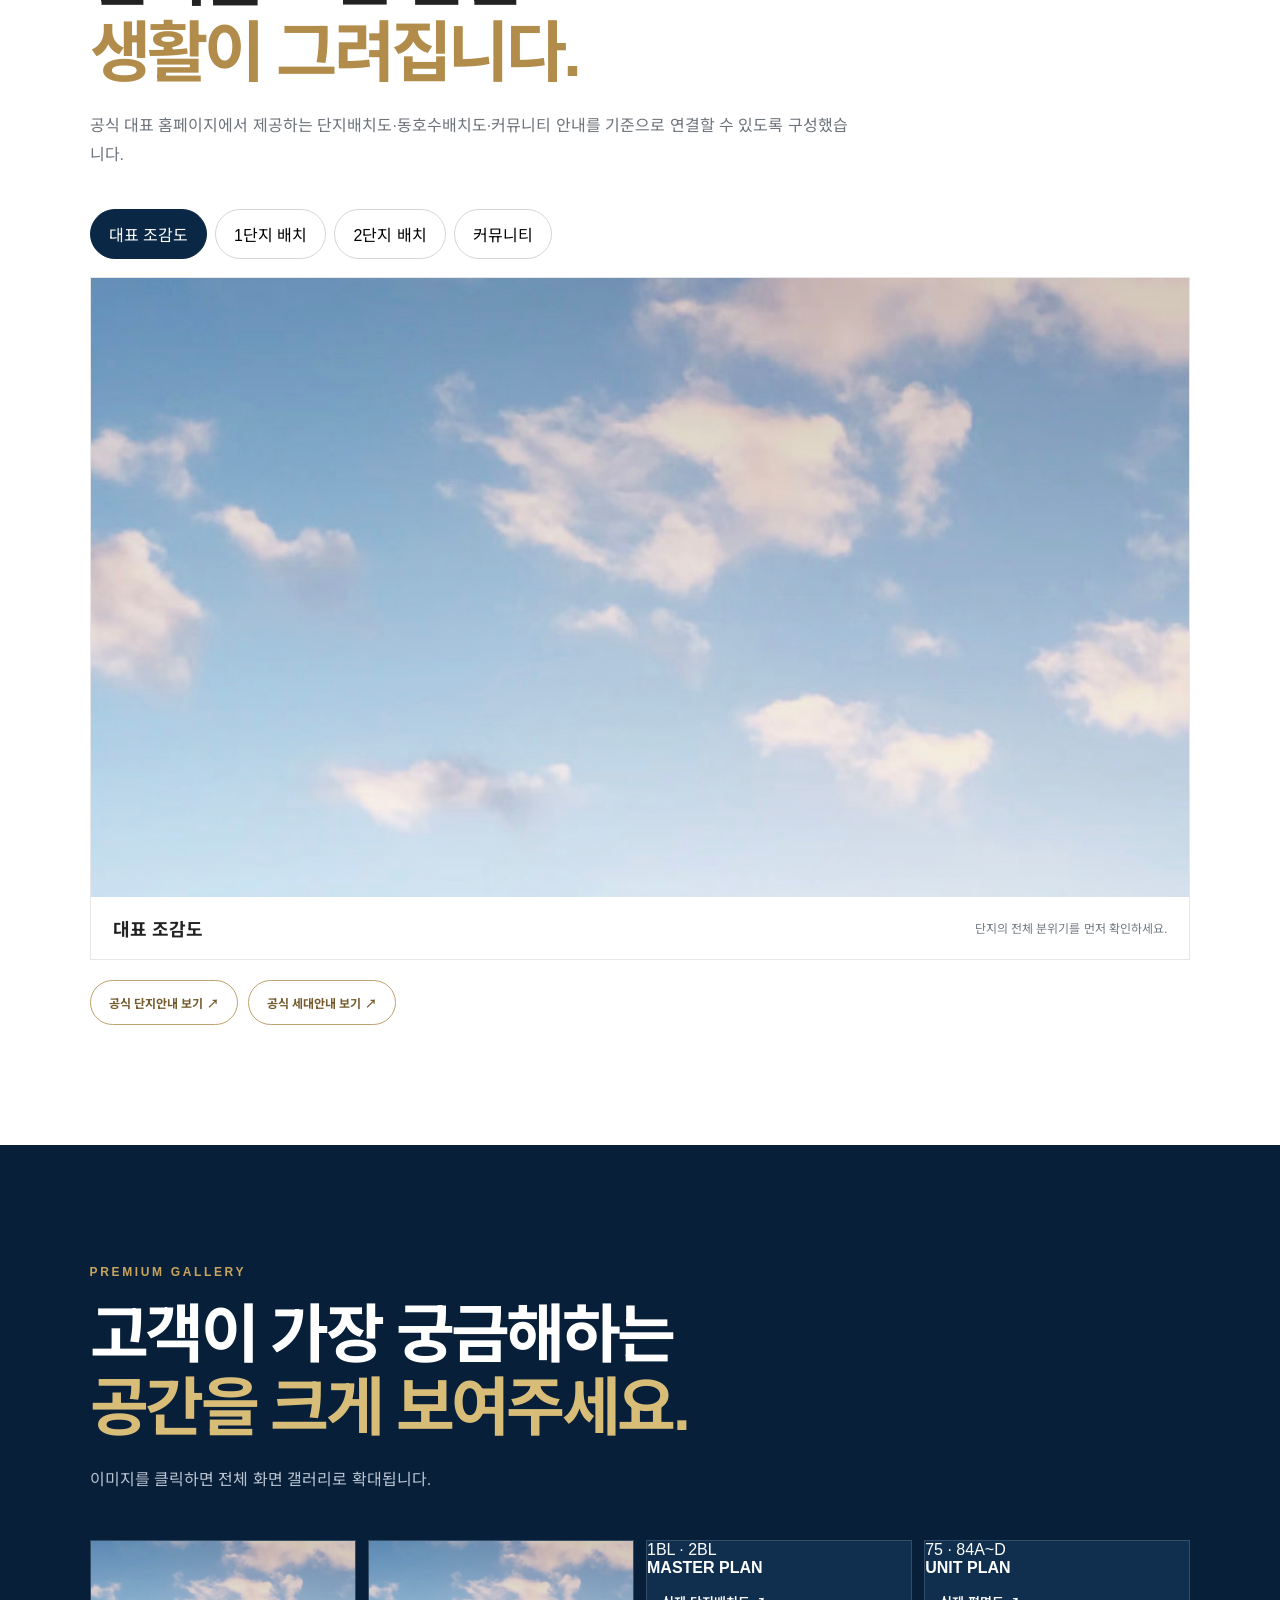
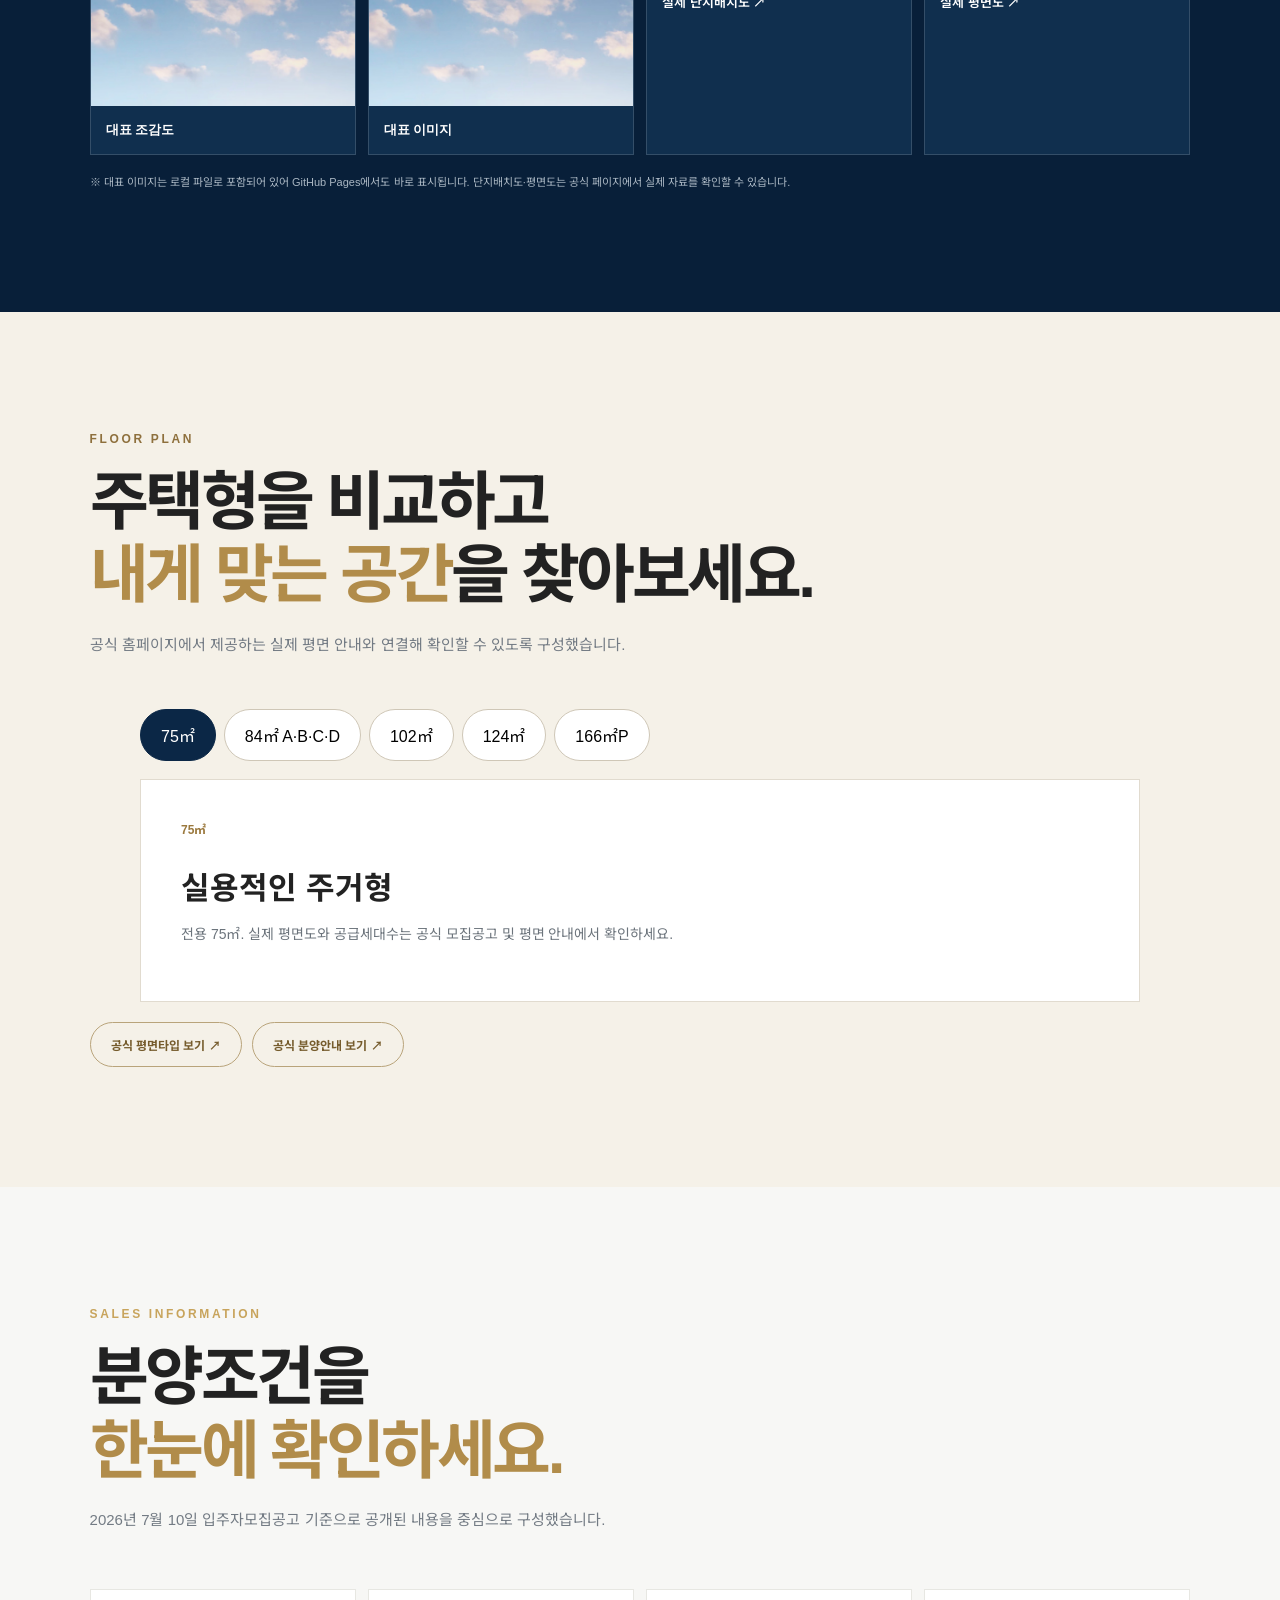
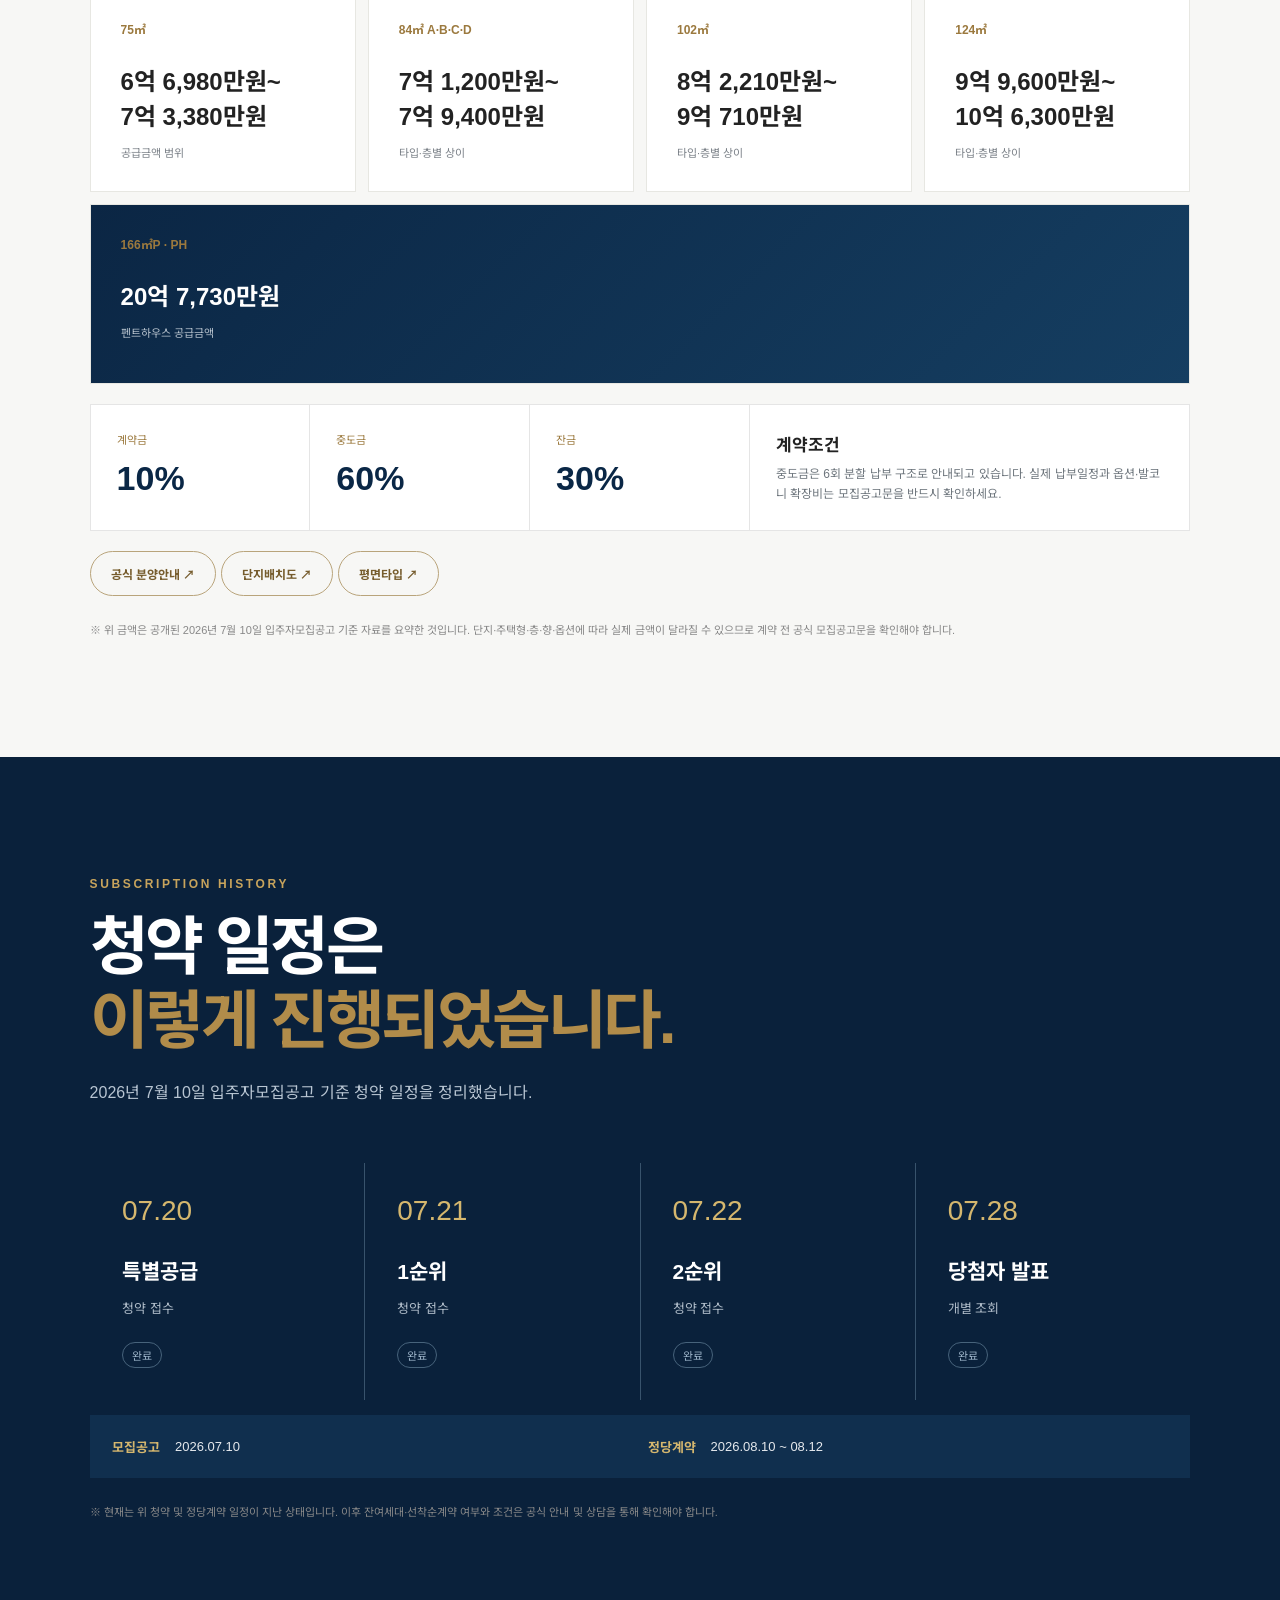
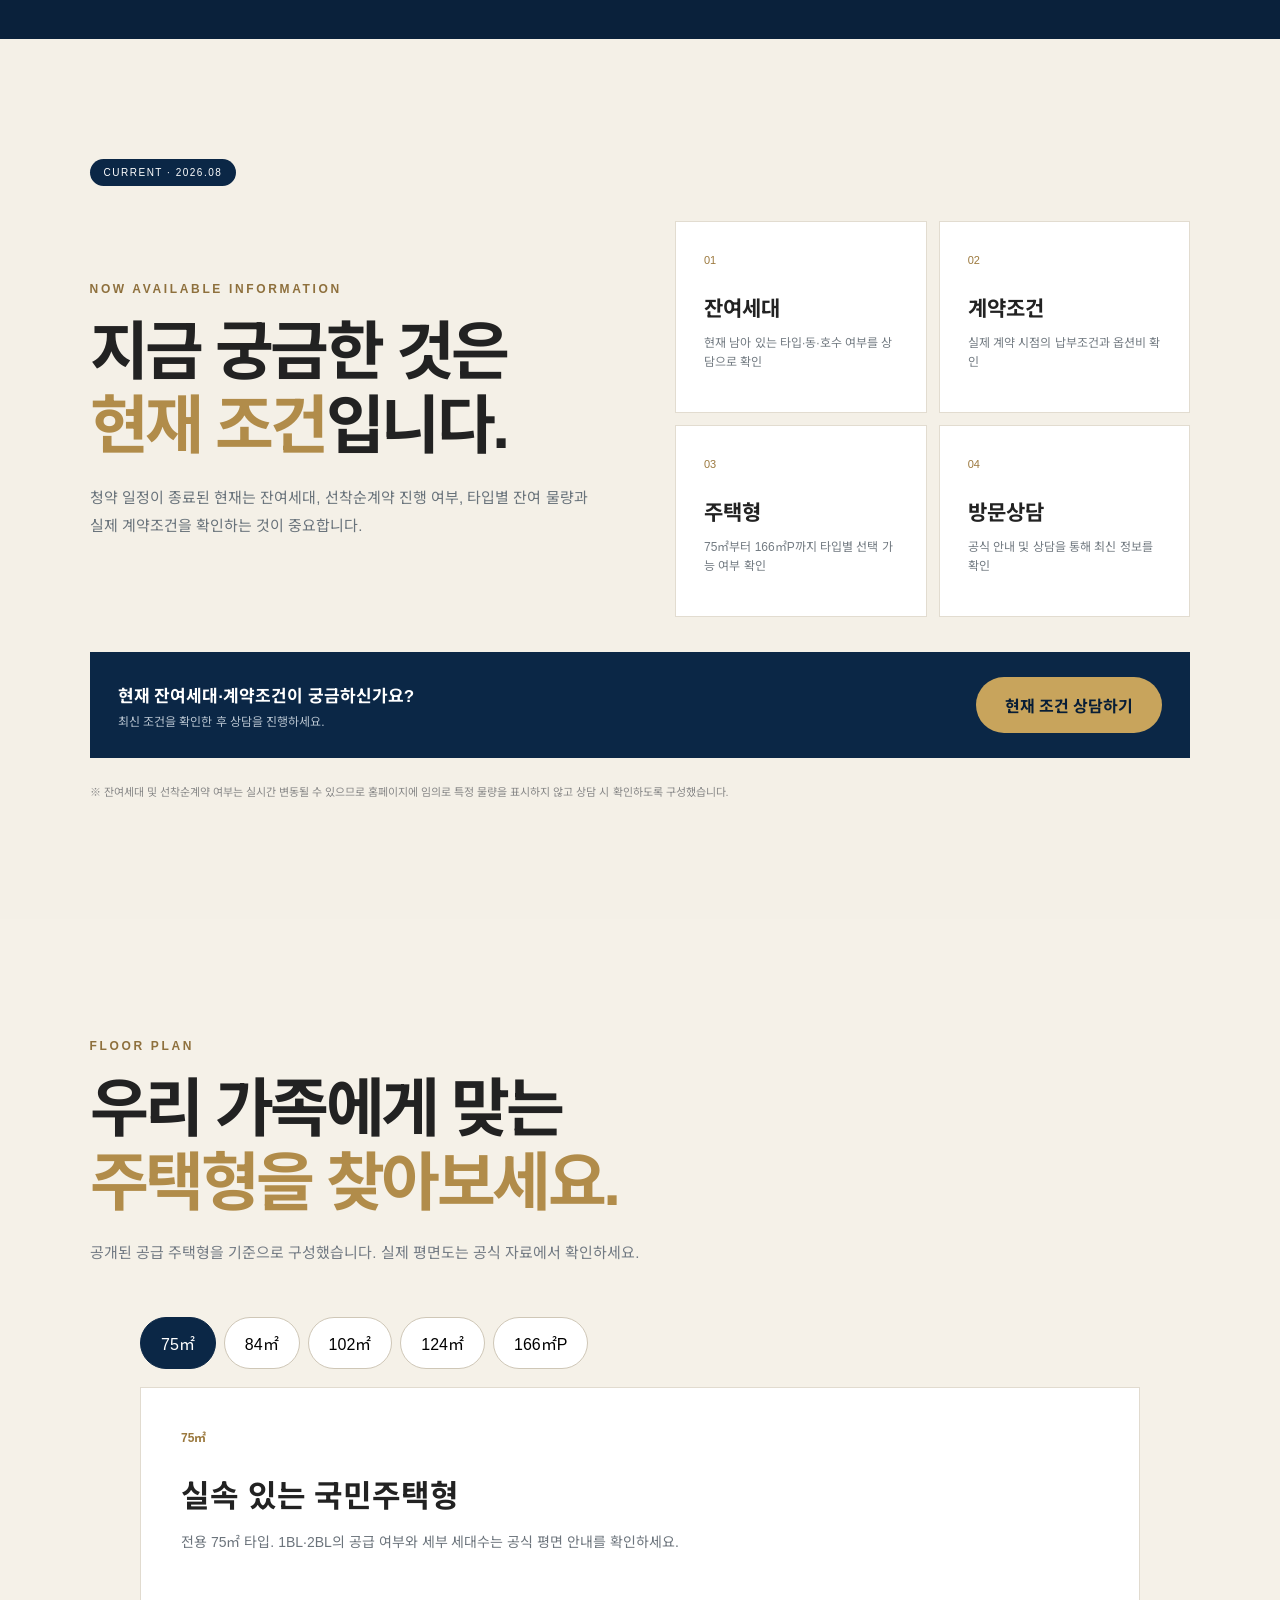
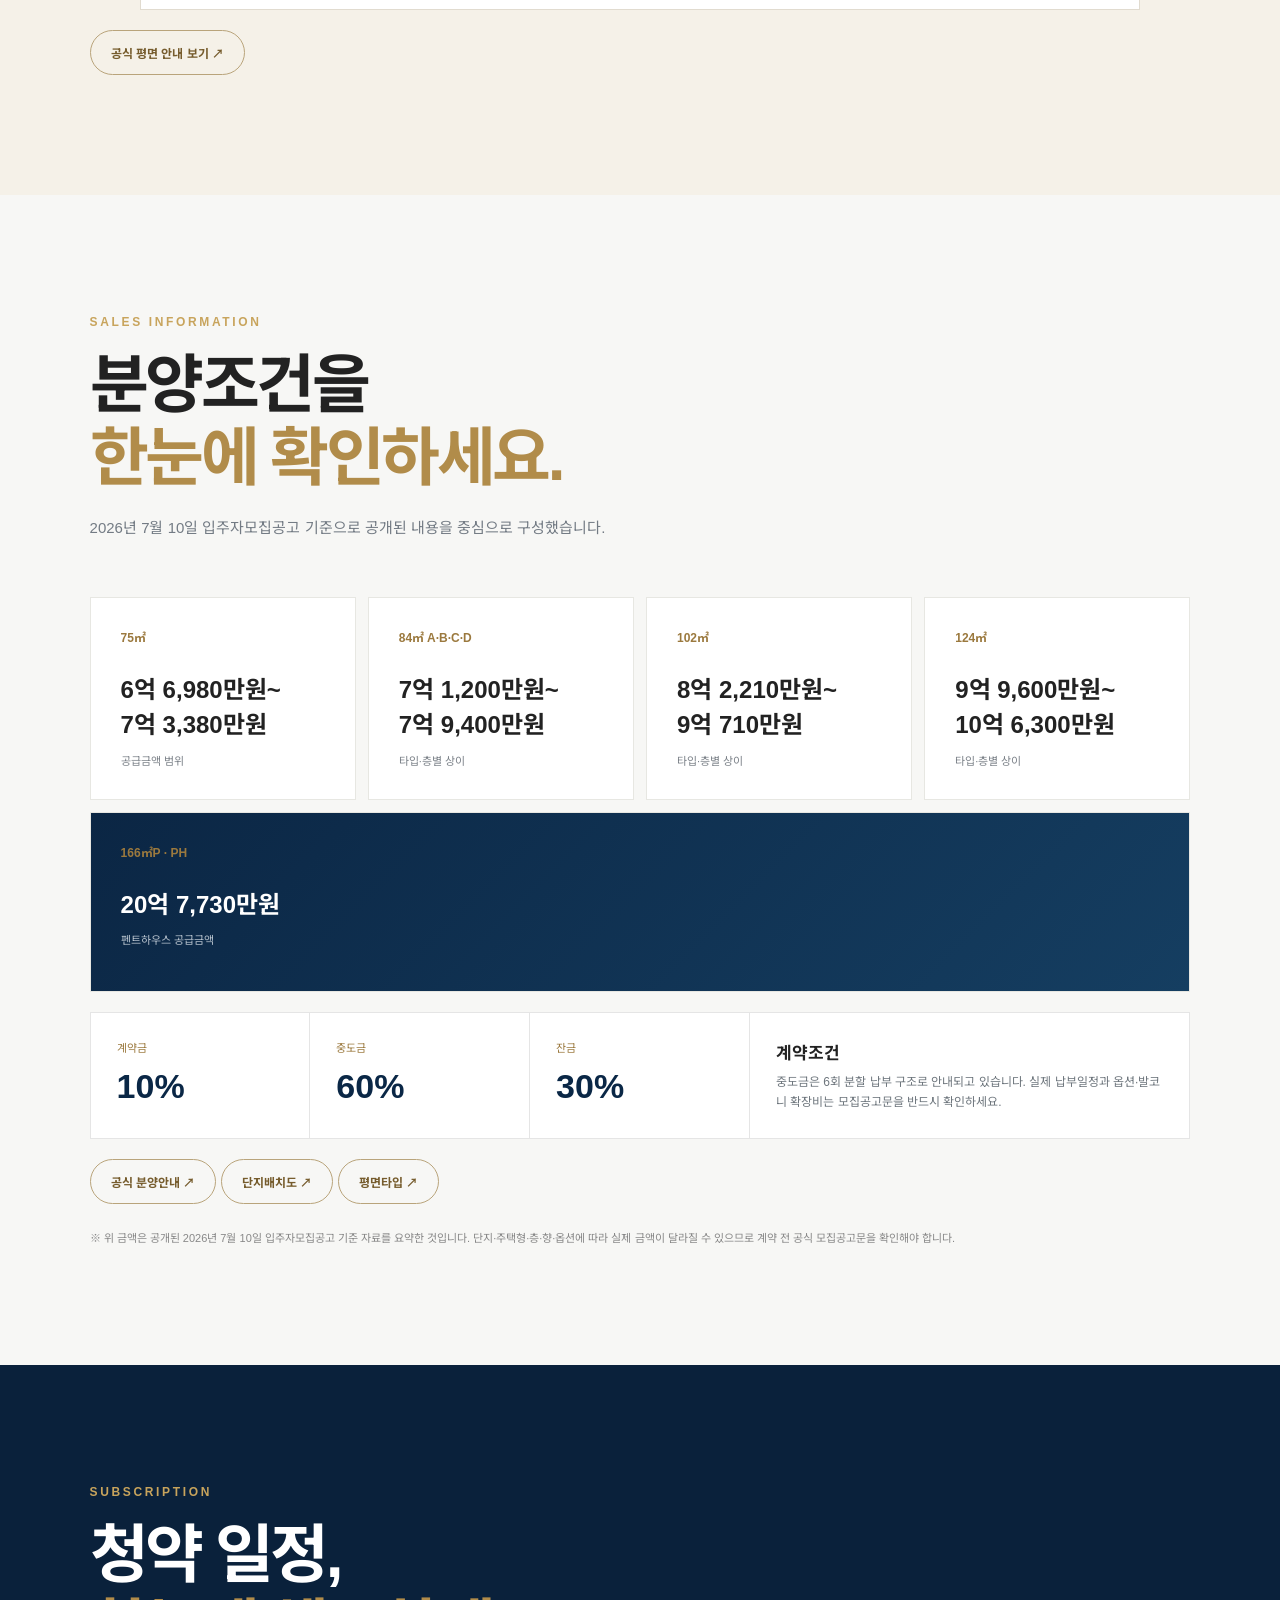
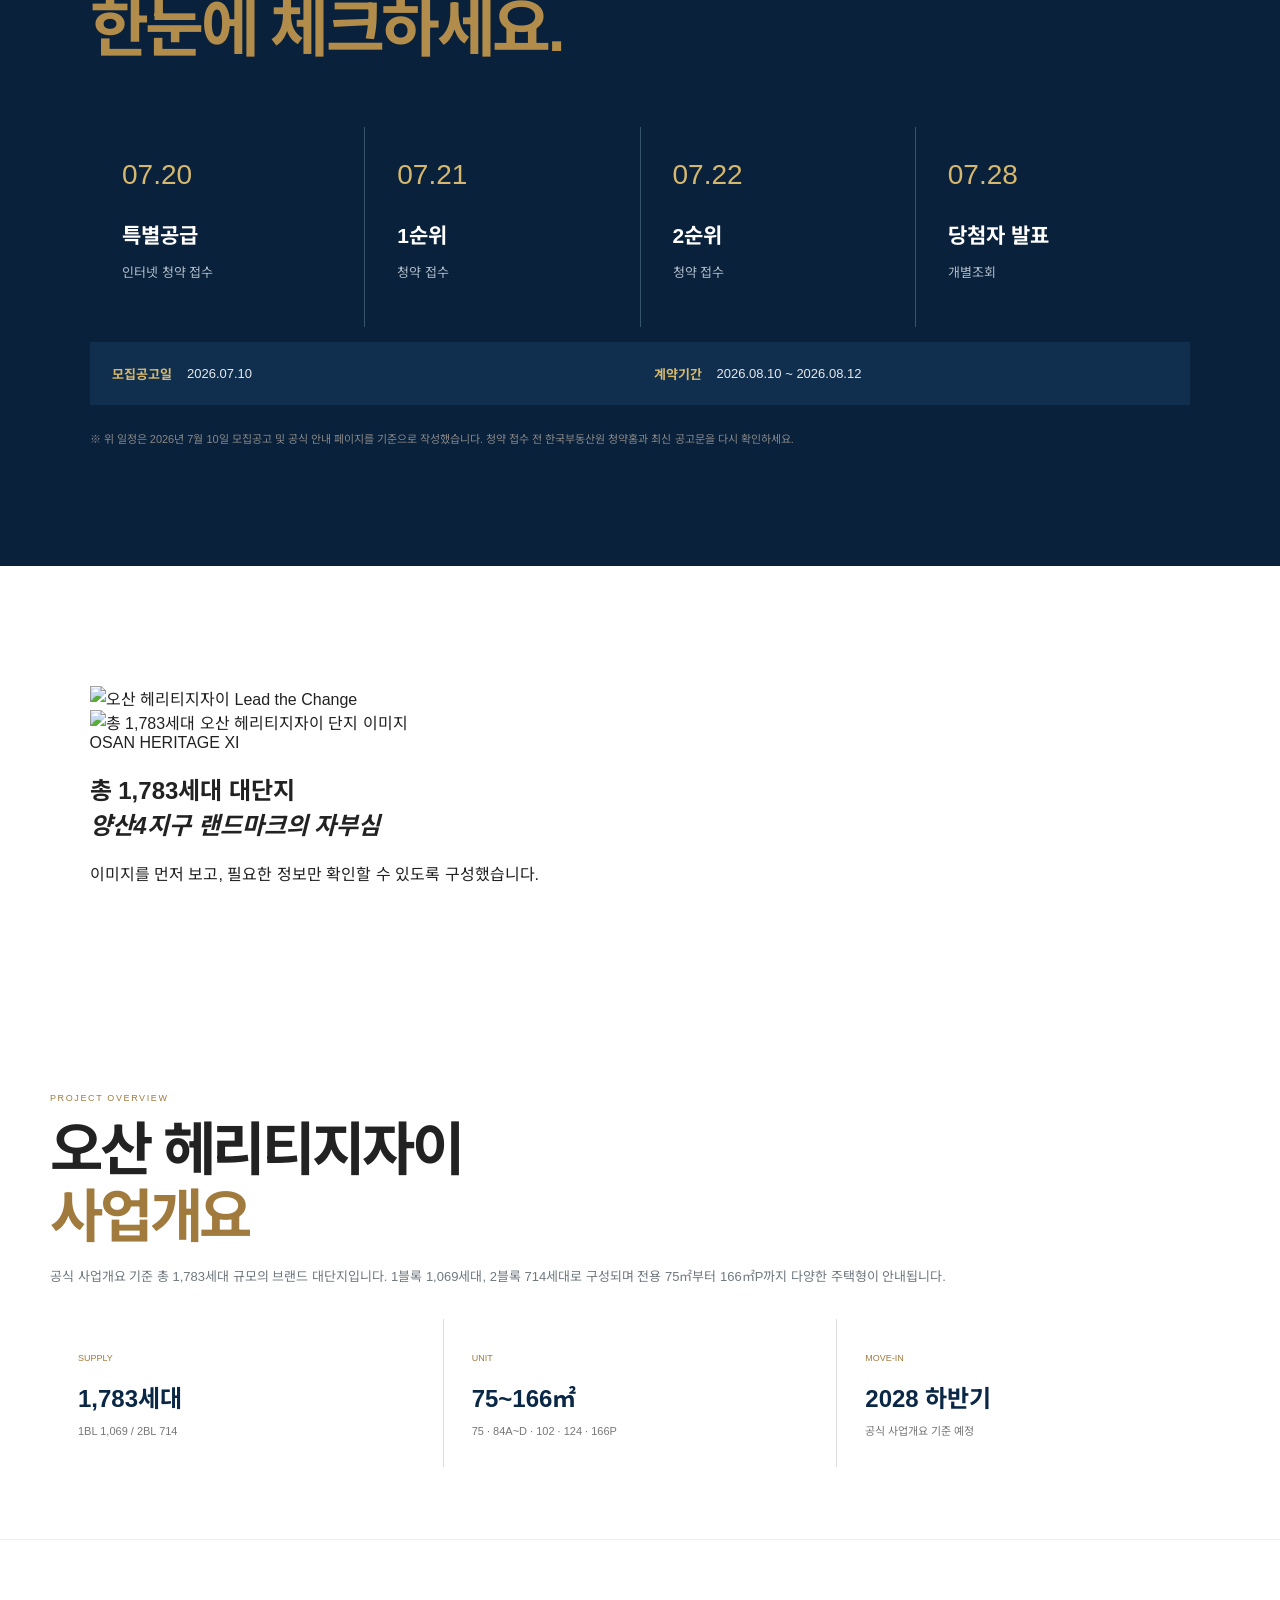
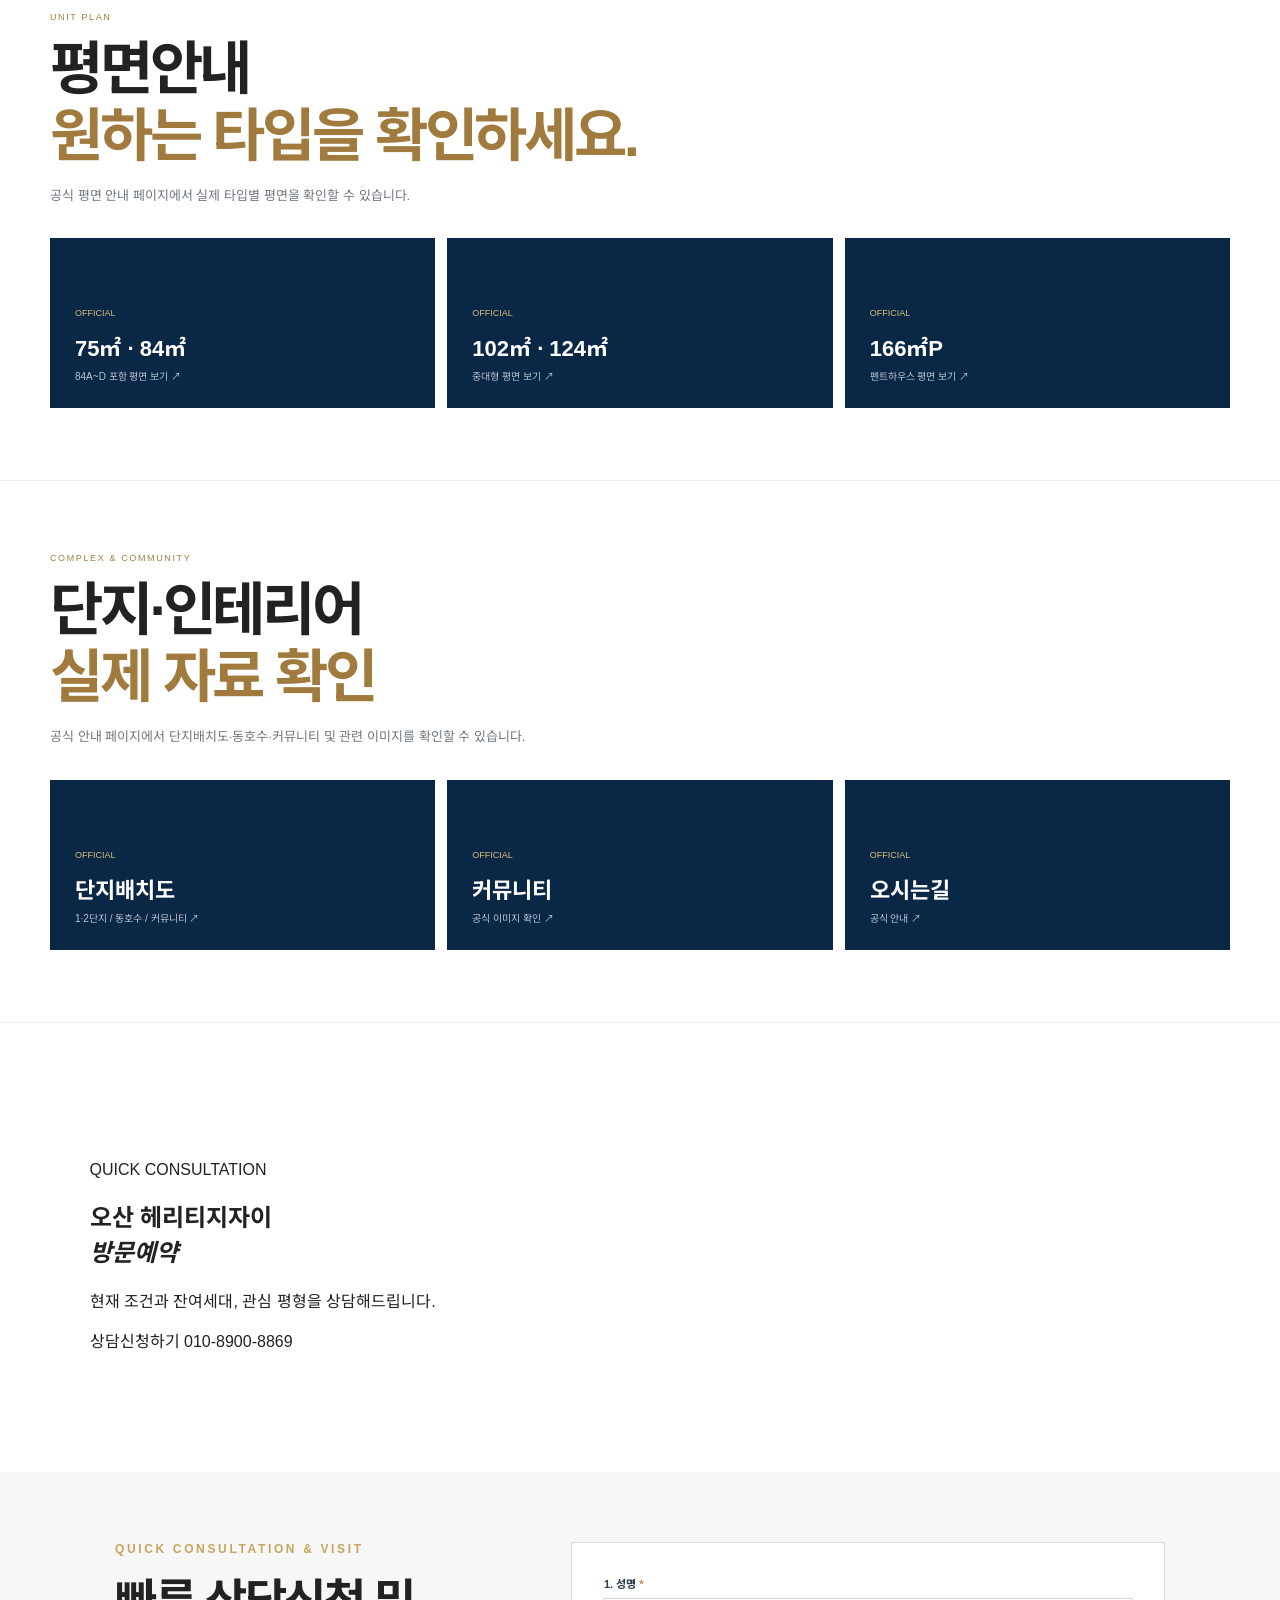
==== commit ccd65a61: "Add files via upload" ====
--- a/index.html
+++ b/index.html
@@ -19,12 +19,12 @@
 <body>
 <div class="refTop">
   <div class="refTopInner">
-    <a href="#top" class="brand">오산 헤리티지자이</a>
+    <a href="#top" class="brand"><img src="images/brand-banner.jpg" alt="오산 헤리티지자이"></a>
     <nav>
       <a href="#top">HOME</a>
-      <a href="#officialFacts">사업개요</a>
+      <a href="#overview">사업개요</a>
       <a href="#floor">평면안내</a>
-      <a href="#realGallery">인테리어</a>
+      <a href="#gallery">인테리어</a>
     </nav>
     <a class="refTopCall" href="tel:01089008869">전화상담</a>
   </div>
@@ -32,7 +32,7 @@
 
 <div class="adTopbar"><span>오산 헤리티지자이</span><b>현재 조건 상담</b><a href="tel:01089008869">010-8900-8869</a></div>
 <header id="header">
-  <a class="brand" href="#home"><img src="images/logo-transparent.png" alt="오산 헤리티지자이"></a>
+  <a class="brand" href="#home"><img src="images/brand-banner.jpg" alt="오산 헤리티지자이"></a>
   <button class="menu" id="menu" aria-label="메뉴">☰</button>
   <nav id="nav">
     <a href="#overview">사업개요</a>
@@ -46,18 +46,14 @@
 </header>
 
 <main>
-<div id="top"></div><section class="hero" id="home">
-  <div class="heroImage"></div><div class="heroShade"></div>
-  <div class="heroContent">
-    <p class="eyebrow">OSAN HERITAGE XI · LEAD THE CHANGE</p>
-    <h1>오산의 새로운<br><span>랜드마크</span></h1>
-    <p class="heroSub">총 1,783세대 대단지<br><b>양산4지구 랜드마크의 자부심</b></p>
-    <div class="heroButtons">
-      <a class="btn gold" href="#contact">방문예약</a>
-      <a class="btn glass" href="#contact">관심고객등록</a>
-    </div>
-  </div>
-  <div class="heroMeta"><span>01</span><i></i><span>PREMIUM LIVING</span></div>
+<div id="top"></div>
+<section class="hero v22Hero" id="home">
+  <img class="v22HeroImage" src="images/main-landing.jpg" alt="오산 헤리티지자이 실제 제공 이미지">
+  <div class="v22HeroOverlay"></div>
+  <div class="v22HeroActions">
+    <a class="btn gold" href="#reservation">방문예약</a>
+    <a class="btn glass" href="tel:01089008869">010-8900-8869</a>
+  </div>
   <a class="scrollDown" href="#overview"><span>SCROLL</span><b>↓</b></a>
 </section>
 
@@ -198,11 +194,11 @@
   <p>이미지를 클릭하면 전체 화면 갤러리로 확대됩니다.</p>
   <div class="galleryGrid">
     <button class="galleryCard" data-modal="대표 조감도"><img src="images/hero.jpg" alt="대표 조감도"><span>대표 조감도</span></button>
-    <button class="galleryCard placeholderCard" data-open-placeholder="1단지 배치도"><div>1BL<br><b>MASTER PLAN</b></div><span>1단지 배치도</span></button>
-    <button class="galleryCard placeholderCard" data-open-placeholder="2단지 배치도"><div>2BL<br><b>MASTER PLAN</b></div><span>2단지 배치도</span></button>
-    <button class="galleryCard placeholderCard" data-open-placeholder="커뮤니티"><div>XI<br><b>COMMUNITY</b></div><span>커뮤니티</span></button>
-  </div>
-  <div class="galleryNotice">※ 현재 패키지에는 대표 조감도가 포함되어 있으며, 배치도·평면도·커뮤니티 공식 이미지는 권리 확인 후 추가하면 자동으로 갤러리에 연결됩니다.</div>
+    <button class="galleryCard" data-modal="오산 헤리티지자이 대표 이미지"><img src="images/hero.jpg" alt="오산 헤리티지자이 대표 이미지"><span>대표 이미지</span></button>
+    <a class="galleryCard galleryLinkCard" href="https://www.xi-home.kr/단지배치/" target="_blank" rel="noopener"><div>1BL · 2BL<br><b>MASTER PLAN</b></div><span>실제 단지배치도 ↗</span></a>
+    <a class="galleryCard galleryLinkCard" href="https://www.xi-home.kr/평면타입/" target="_blank" rel="noopener"><div>75 · 84A~D<br><b>UNIT PLAN</b></div><span>실제 평면도 ↗</span></a>
+  </div>
+  <div class="galleryNotice">※ 대표 이미지는 로컬 파일로 포함되어 있어 GitHub Pages에서도 바로 표시됩니다. 단지배치도·평면도는 공식 페이지에서 실제 자료를 확인할 수 있습니다.</div>
 </section>
 <section class="floor" id="floor">
   <div class="sectionKicker darkKicker">FLOOR PLAN</div>
@@ -368,6 +364,21 @@
 </section>
 
 
+
+<section class="v23Visuals" id="visuals">
+  <div class="v23BrandBanner">
+    <img src="images/brand-banner.jpg" alt="오산 헤리티지자이 Lead the Change">
+  </div>
+  <div class="v23FullImage">
+    <img src="images/main-landing.jpg" alt="총 1,783세대 오산 헤리티지자이 단지 이미지">
+  </div>
+  <div class="v23VisualCaption">
+    <span>OSAN HERITAGE XI</span>
+    <h2>총 1,783세대 대단지<br><em>양산4지구 랜드마크의 자부심</em></h2>
+    <p>이미지를 먼저 보고, 필요한 정보만 확인할 수 있도록 구성했습니다.</p>
+  </div>
+</section>
+
 <section class="refV21Sections">
   <div class="refV21Block" id="overview">
     <div class="refV21Inner">
@@ -406,6 +417,18 @@
     </div>
   </div>
 </section>
+
+<section class="v23ImageCta">
+  <img src="images/main-landing.jpg" alt="">
+  <div class="v23ImageCtaOverlay">
+    <span>QUICK CONSULTATION</span>
+    <h2>오산 헤리티지자이<br><em>방문예약</em></h2>
+    <p>현재 조건과 잔여세대, 관심 평형을 상담해드립니다.</p>
+    <a href="#reservation">상담신청하기</a>
+    <a href="tel:01089008869">010-8900-8869</a>
+  </div>
+</section>
+
 <section class="reservation" id="reservation">
   <div class="reservationInner">
     <div class="reservationHead">
@@ -692,6 +715,21 @@
 </section>
 
 
+
+<section class="v23Visuals" id="visuals">
+  <div class="v23BrandBanner">
+    <img src="images/brand-banner.jpg" alt="오산 헤리티지자이 Lead the Change">
+  </div>
+  <div class="v23FullImage">
+    <img src="images/main-landing.jpg" alt="총 1,783세대 오산 헤리티지자이 단지 이미지">
+  </div>
+  <div class="v23VisualCaption">
+    <span>OSAN HERITAGE XI</span>
+    <h2>총 1,783세대 대단지<br><em>양산4지구 랜드마크의 자부심</em></h2>
+    <p>이미지를 먼저 보고, 필요한 정보만 확인할 수 있도록 구성했습니다.</p>
+  </div>
+</section>
+
 <section class="refV21Sections">
   <div class="refV21Block" id="overview">
     <div class="refV21Inner">
@@ -730,6 +768,18 @@
     </div>
   </div>
 </section>
+
+<section class="v23ImageCta">
+  <img src="images/main-landing.jpg" alt="">
+  <div class="v23ImageCtaOverlay">
+    <span>QUICK CONSULTATION</span>
+    <h2>오산 헤리티지자이<br><em>방문예약</em></h2>
+    <p>현재 조건과 잔여세대, 관심 평형을 상담해드립니다.</p>
+    <a href="#reservation">상담신청하기</a>
+    <a href="tel:01089008869">010-8900-8869</a>
+  </div>
+</section>
+
 <section class="reservation" id="reservation">
   <div class="reservationInner">
     <div class="reservationHead">
@@ -781,7 +831,7 @@
   <div><b>현재 조건</b><span>잔여세대·계약조건은 실시간 변동될 수 있어 상담 시 최신 확인합니다.</span></div>
   <div><b>공식 자료</b><span><a href="https://xi-heritage.co.kr/" target="_blank" rel="noopener">대표 홈페이지 ↗</a> · <a href="https://www.xi-home.kr/" target="_blank" rel="noopener">공식 안내 ↗</a></span></div>
 </section>
-<footer><a class="footerPhone" href="tel:01089008869">☎ 010-8900-8869</a><img src="images/logo-transparent.png" alt="오산 헤리티지자이"><p>OSAN HERITAGE XI · PREMIUM DIGITAL MODEL HOUSE</p><small>※ 본 페이지는 제작·검토용 데모입니다. 실제 분양가·청약자격·일정·개발계획 등은 최신 공식 자료 확인 후 반영해야 합니다.</small></footer>
+<footer><a class="footerPhone" href="tel:01089008869">☎ 010-8900-8869</a><img src="images/brand-banner.jpg" alt="오산 헤리티지자이"><p>OSAN HERITAGE XI · PREMIUM DIGITAL MODEL HOUSE</p><small>※ 본 페이지는 제작·검토용 데모입니다. 실제 분양가·청약자격·일정·개발계획 등은 최신 공식 자료 확인 후 반영해야 합니다.</small></footer>
 <div class="mobileBar"><a href="tel:01089008869">010-8900-8869</a><a href="#contact">관심고객</a><a href="#contact">방문예약</a></div>
 <div class="imageModal" id="imageModal" aria-hidden="true">
   <button class="modalClose" id="modalClose" aria-label="닫기">×</button>
